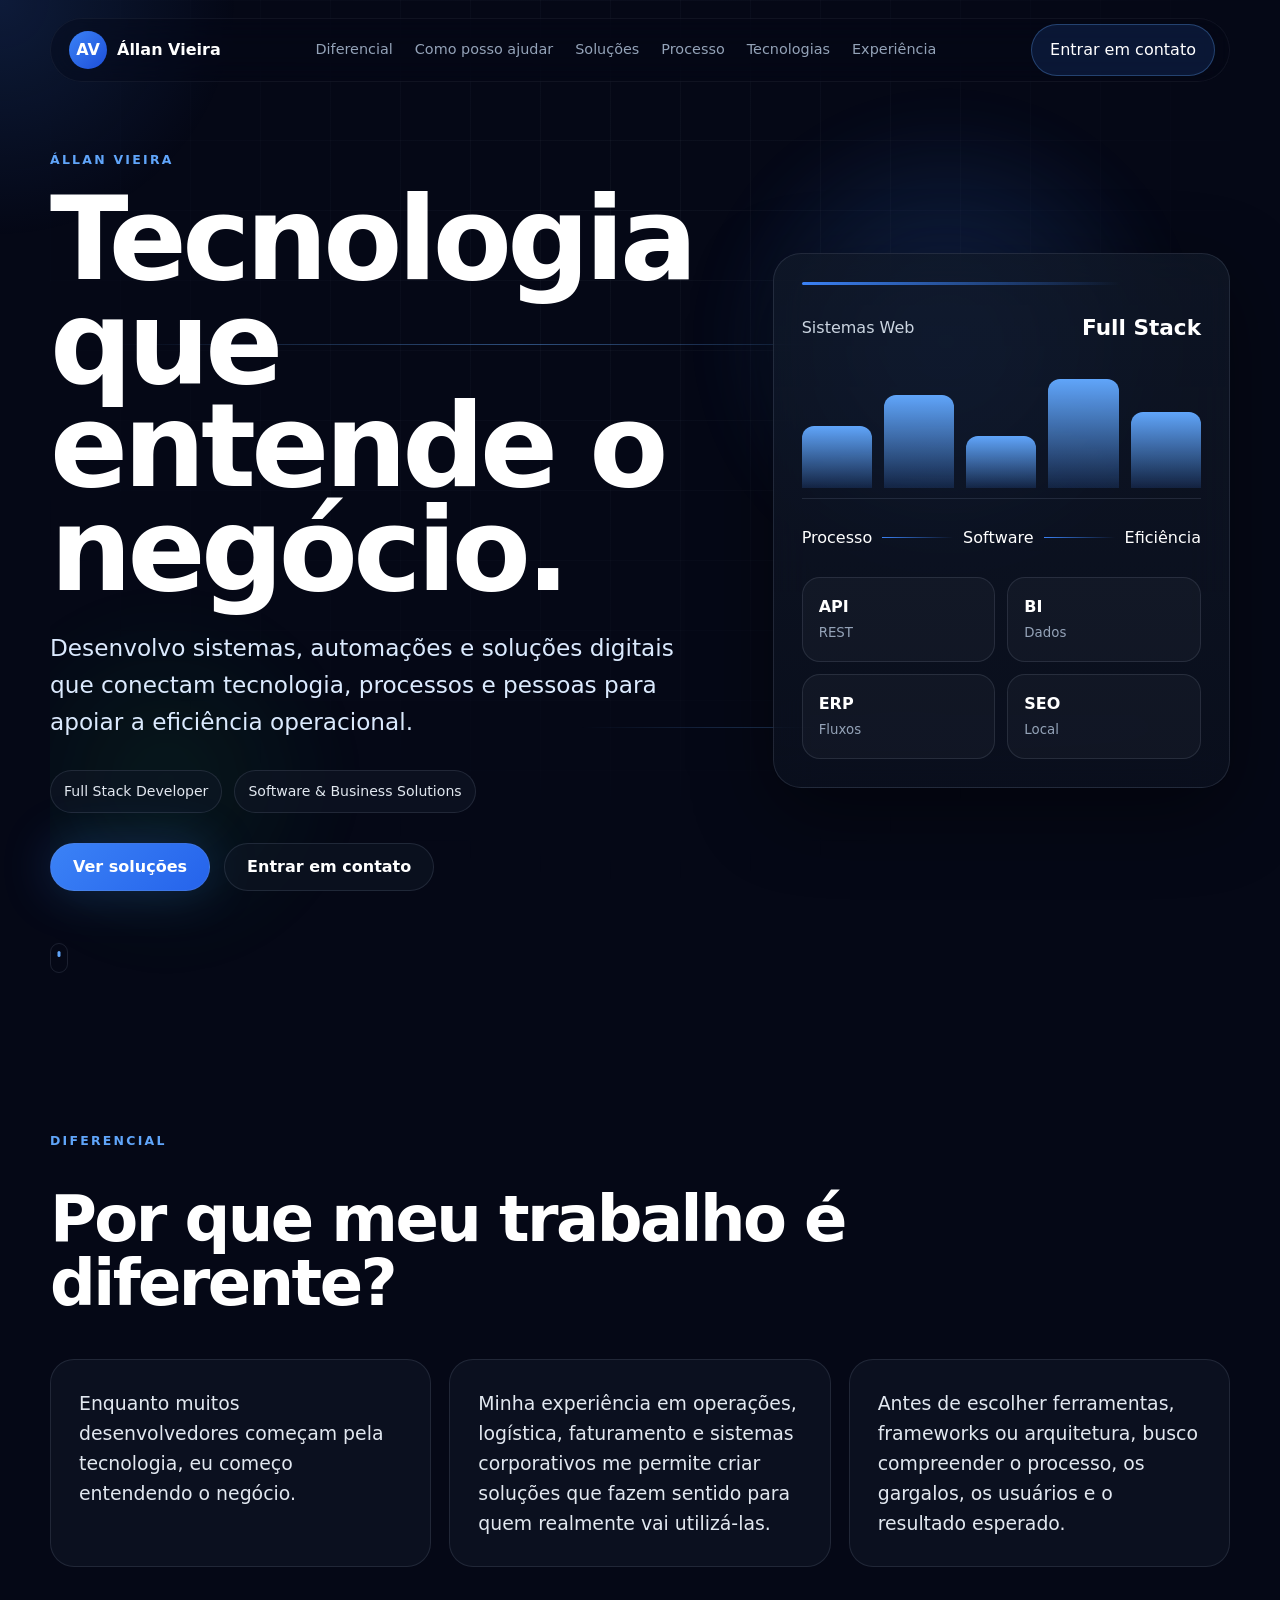
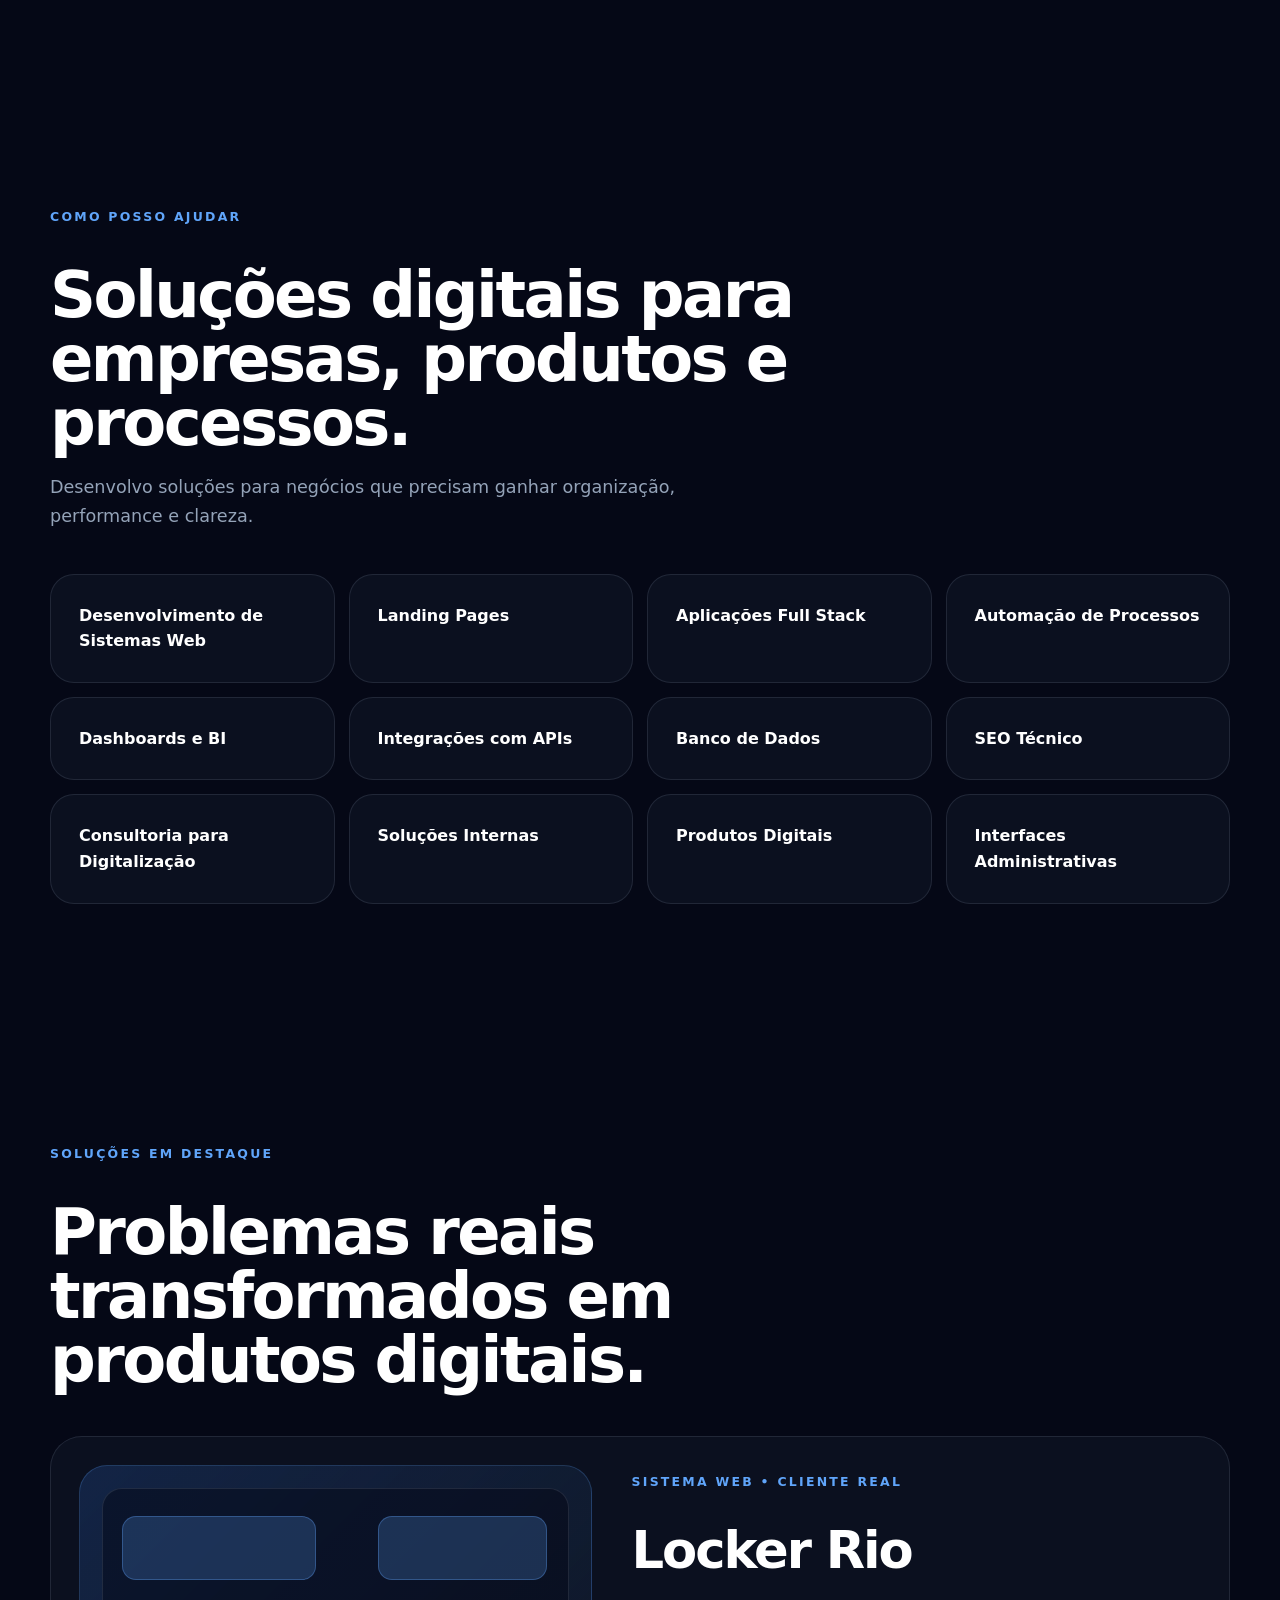
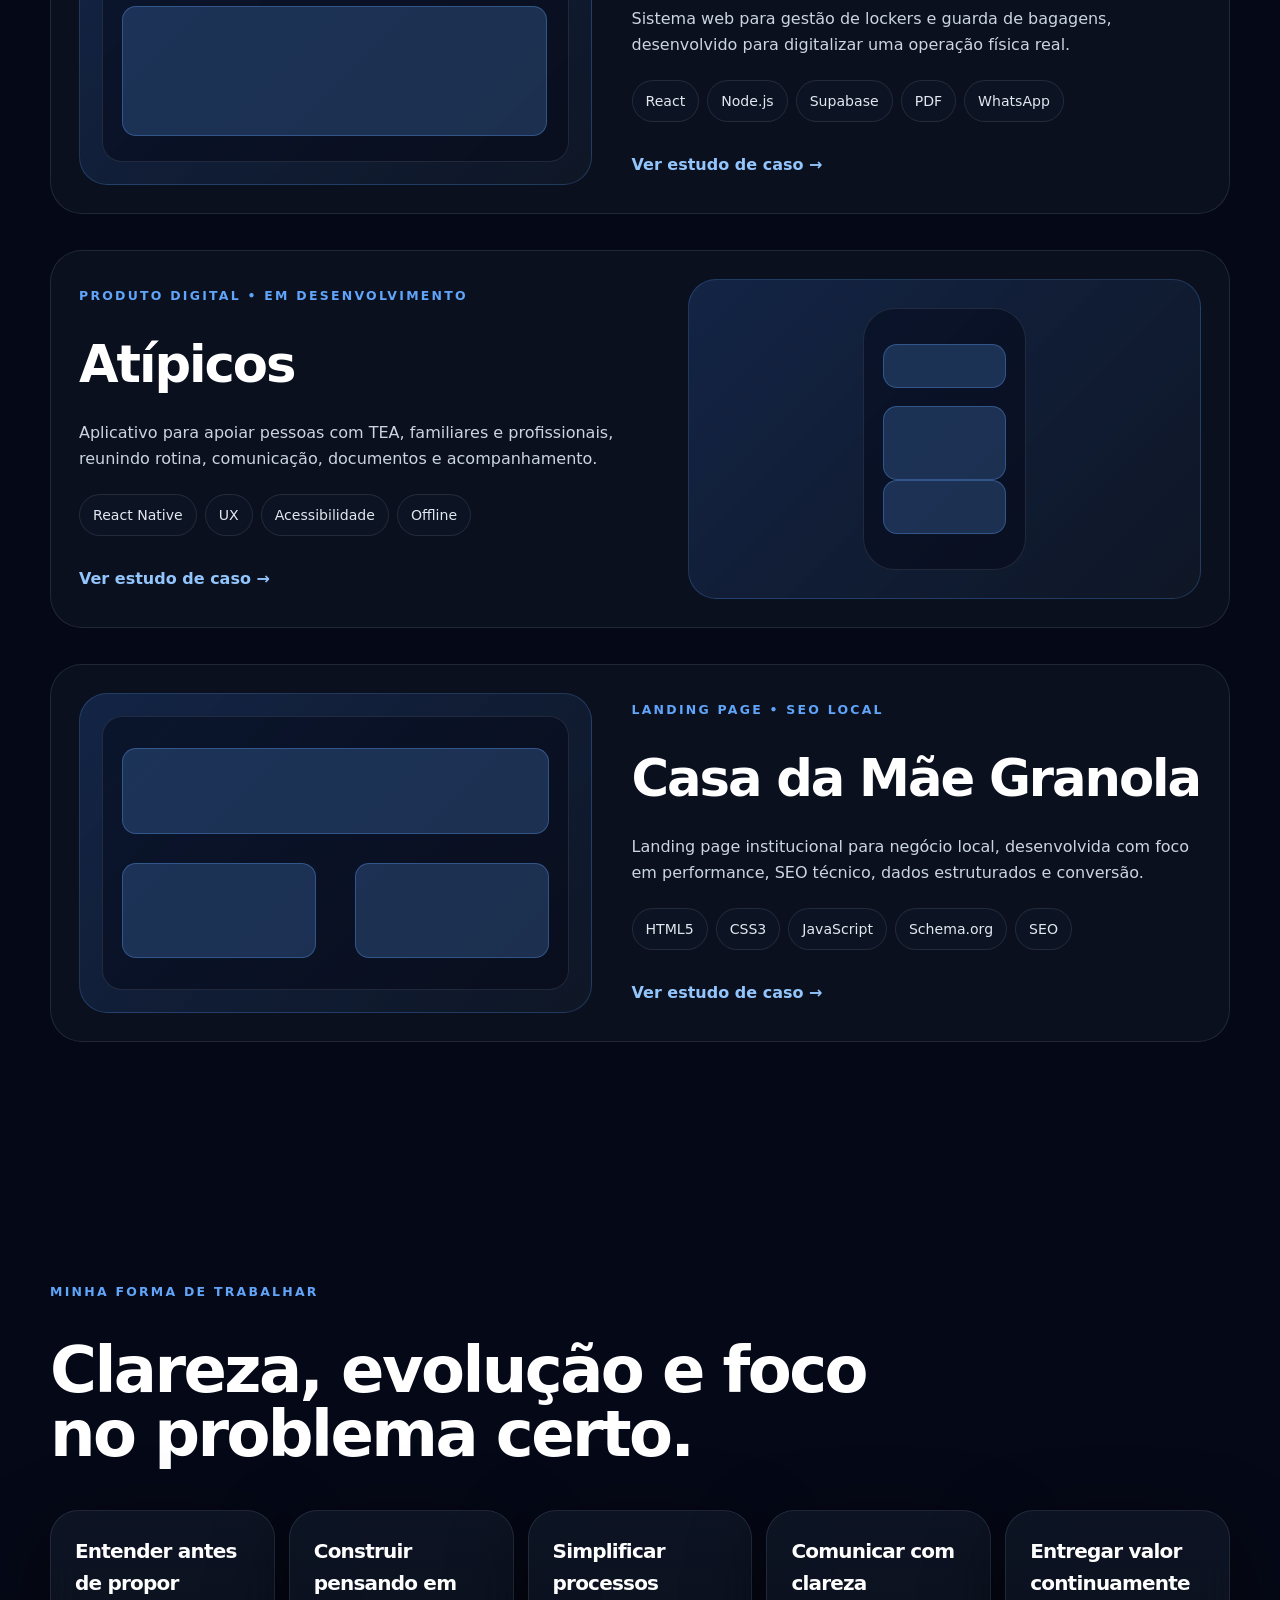
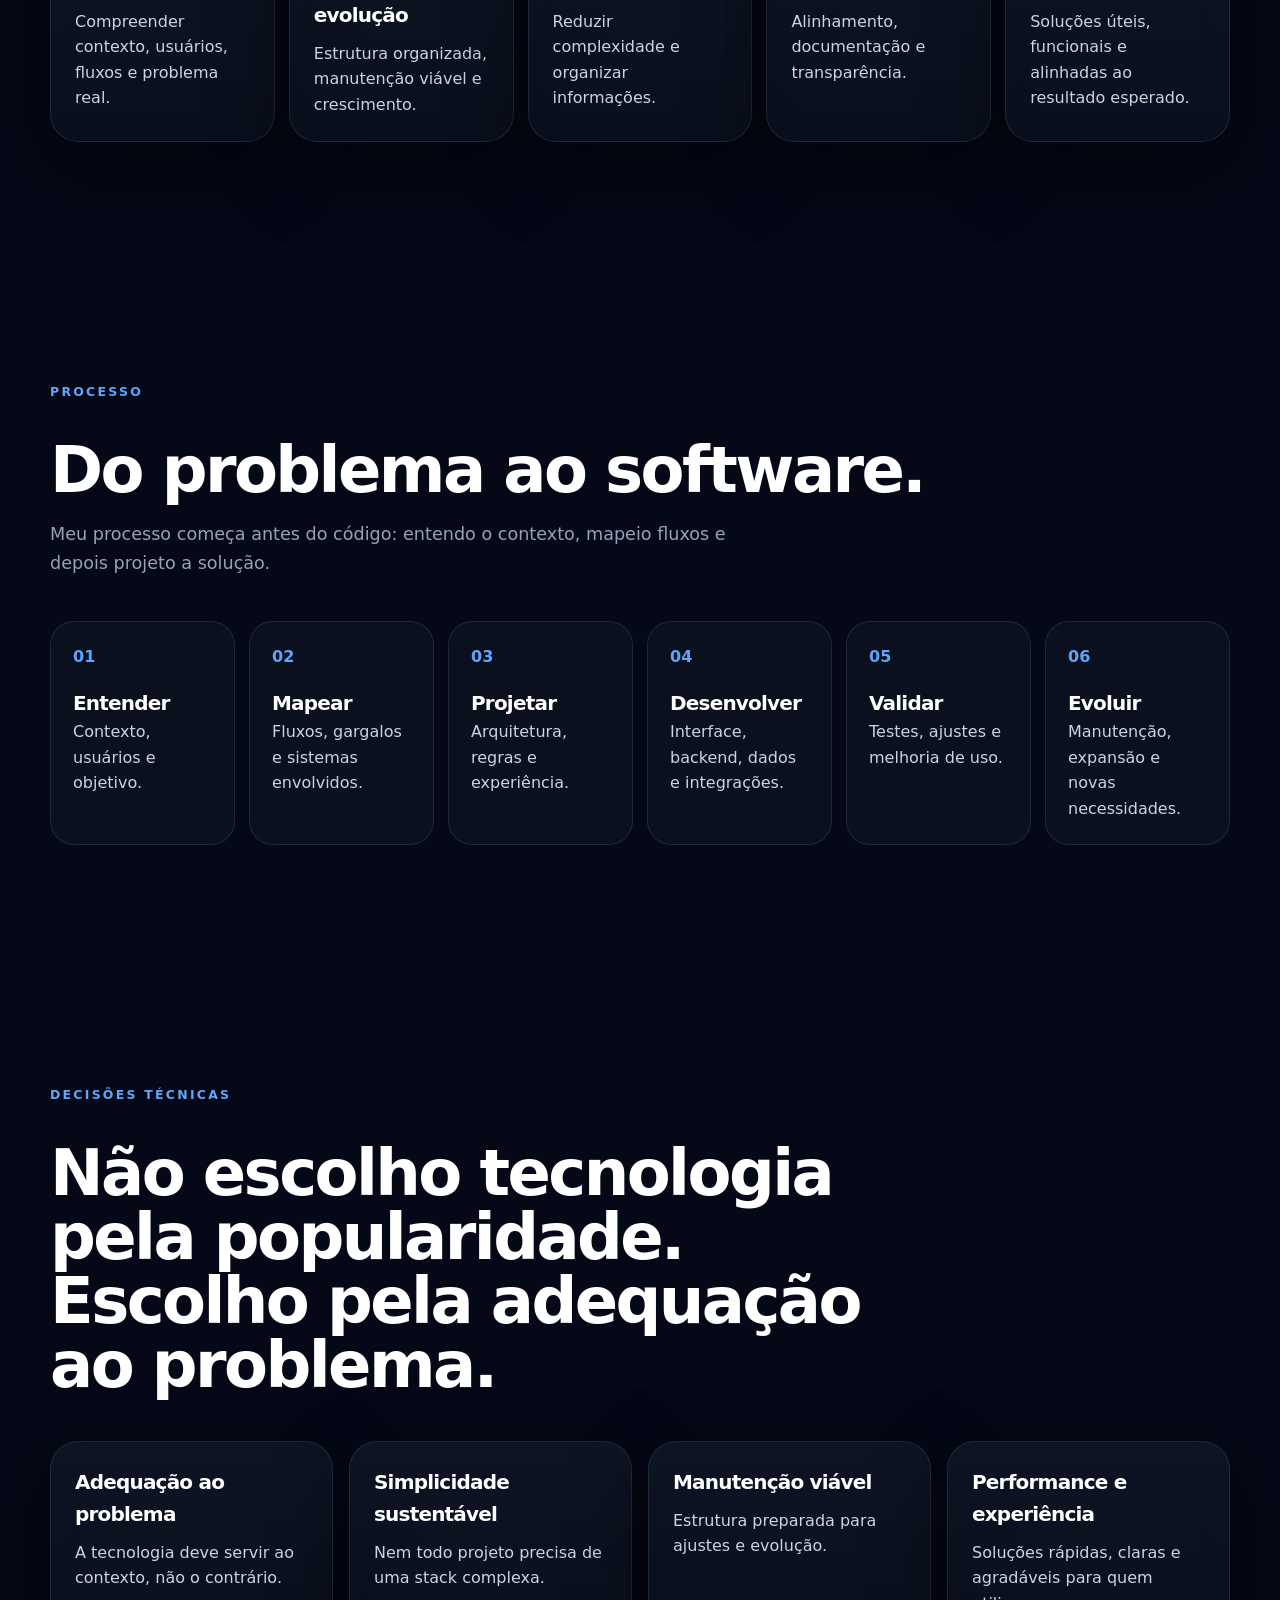
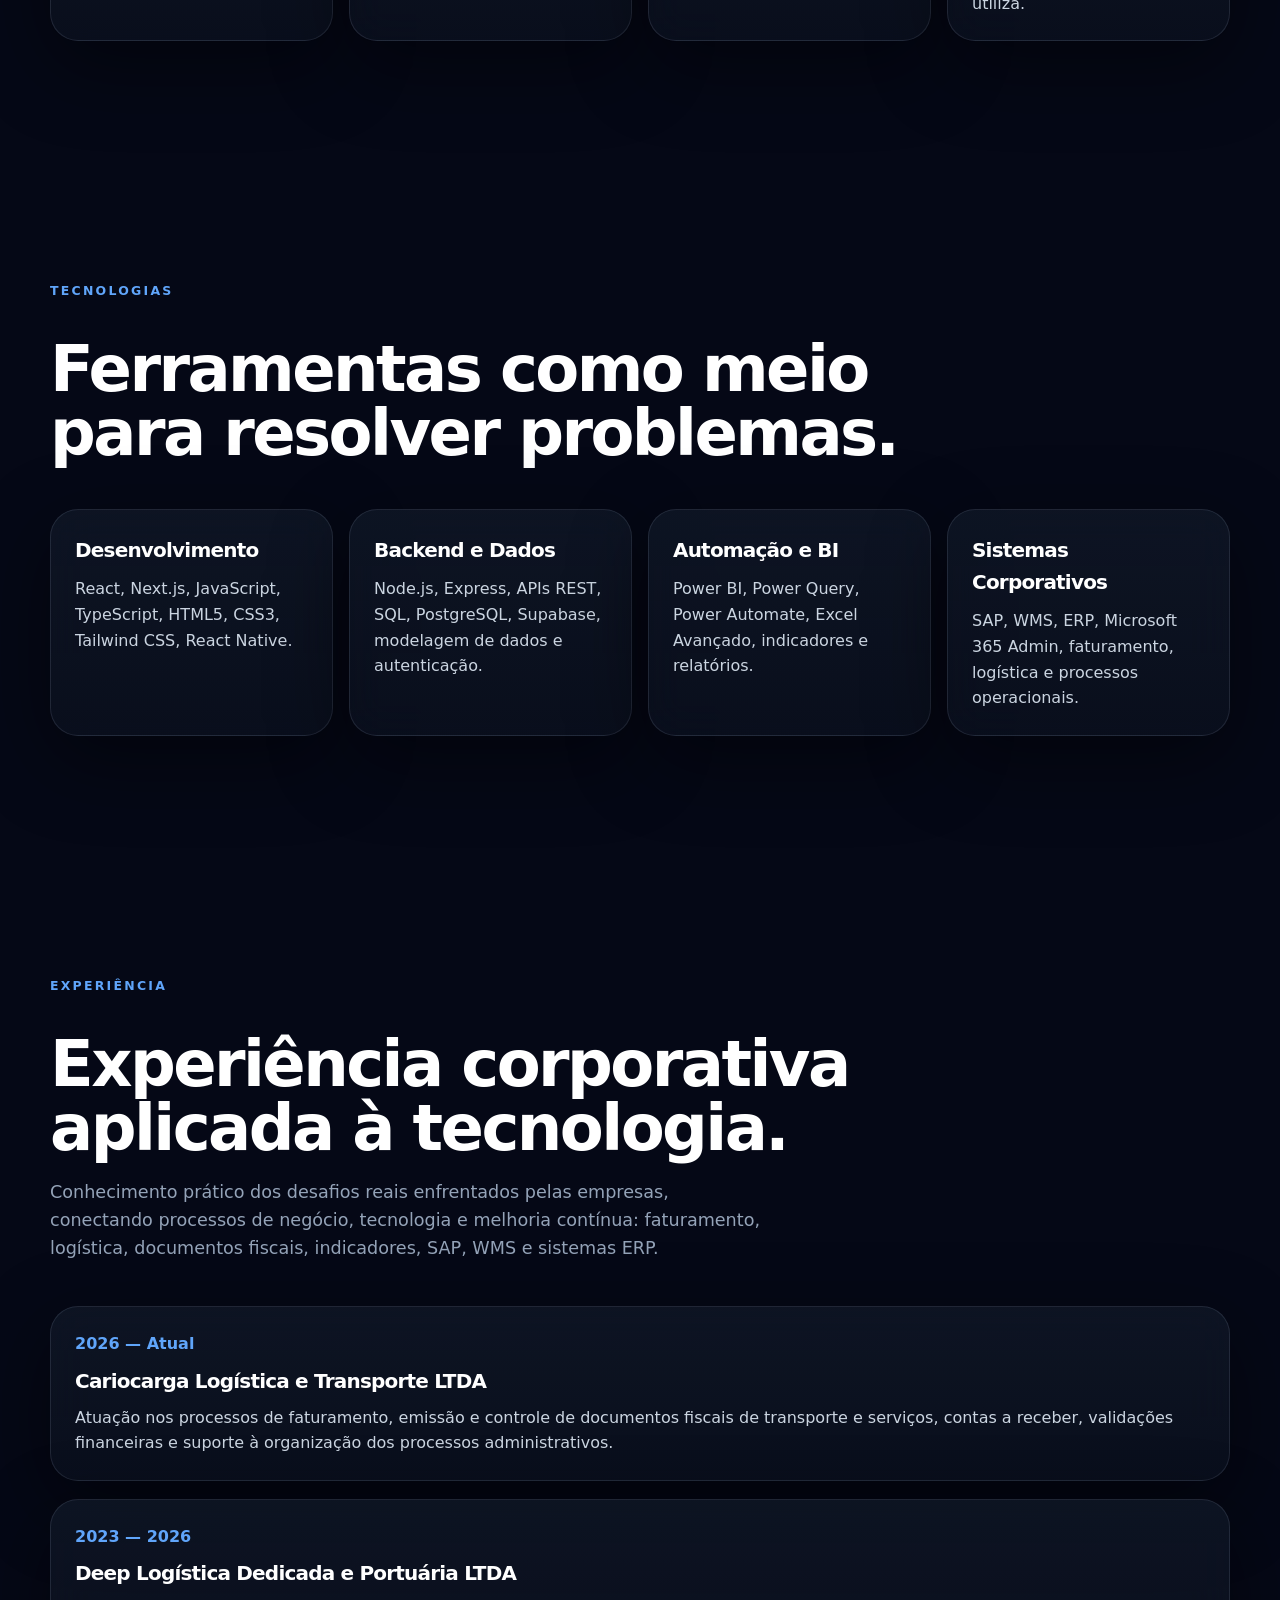
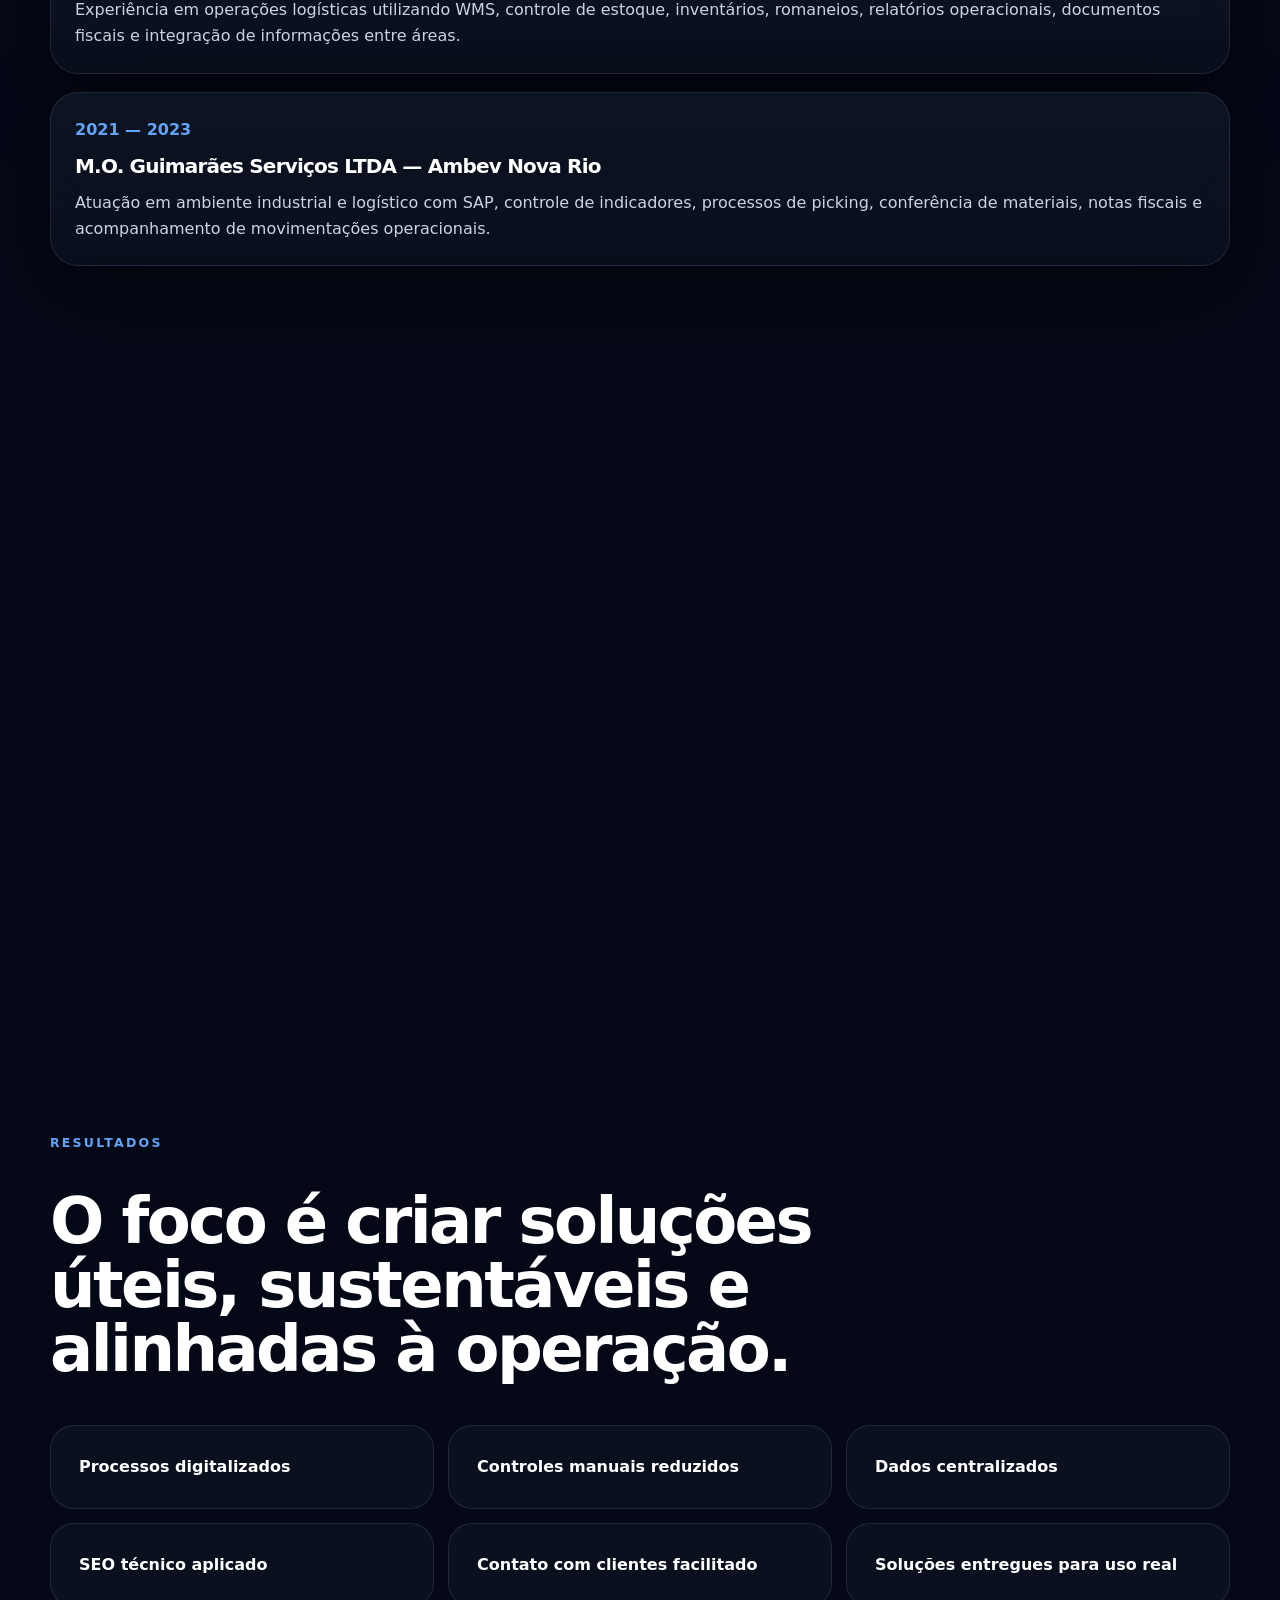
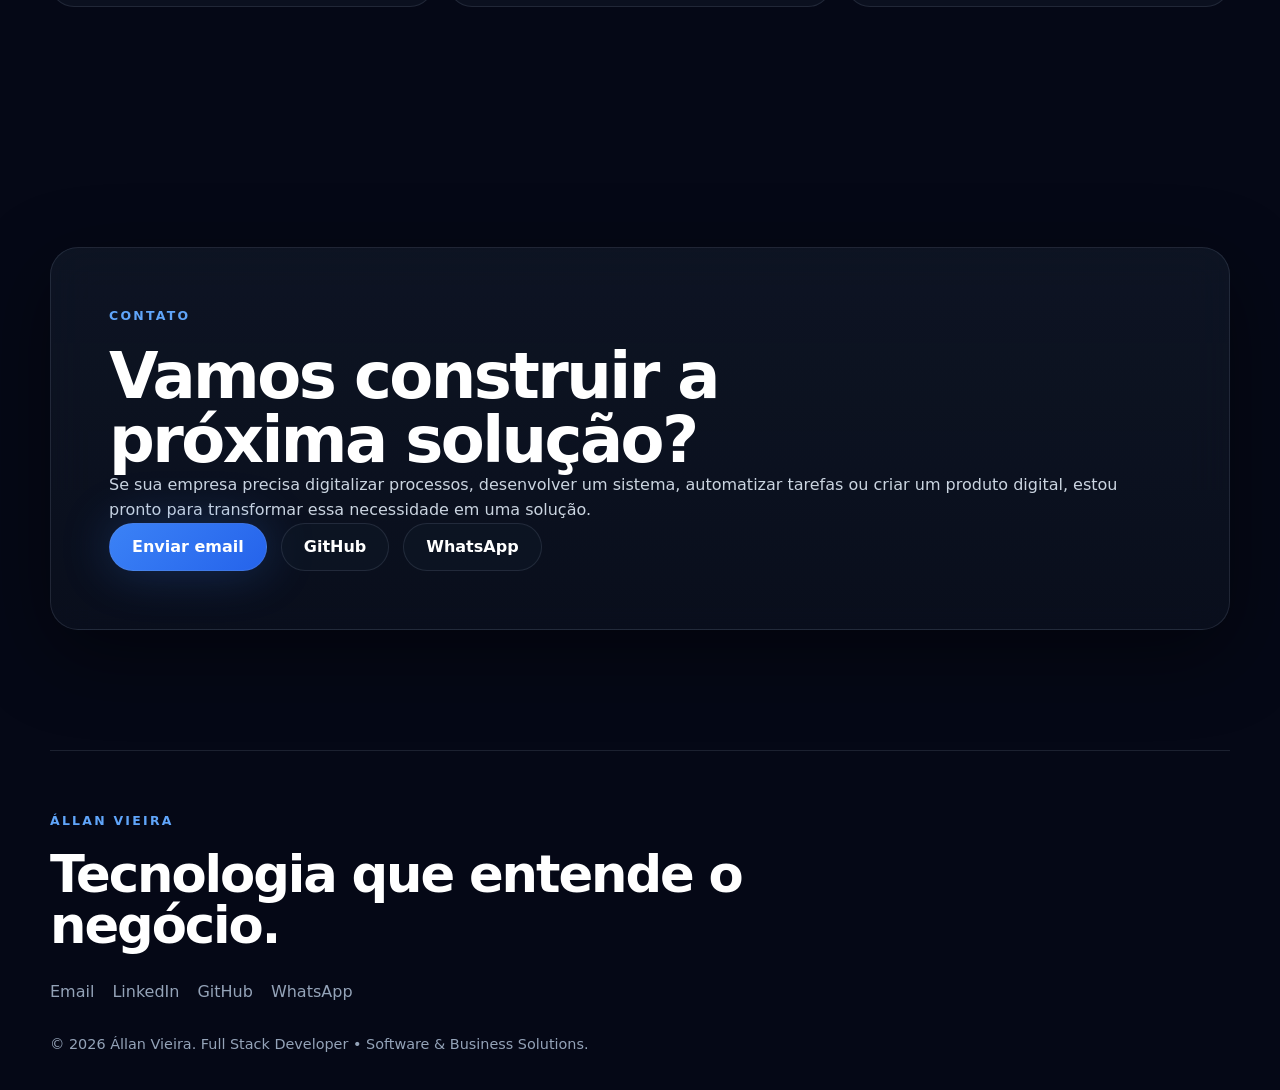
==== index.html @ dc4bb975 "seo: meta tags, Open Graph, JSON-LD, llms.txt, robots, sitemap, headers e 404 Co-Authored-By: Claude" ====
<!doctype html><html lang="pt-BR"><head><meta charset="utf-8"><meta name="viewport" content="width=device-width, initial-scale=1"><title>Állan Vieira | Desenvolvedor Web e Soluções para Negócios</title><meta name="description" content="Állan Vieira desenvolve sistemas web, automações e soluções digitais que conectam tecnologia, processos e pessoas. Conheça o Locker Rio, sistema em uso real, e outros projetos."><meta name="author" content="Állan Vieira"><meta name="robots" content="index,follow,max-image-preview:large"><meta name="theme-color" content="#050816"><link rel="canonical" href="https://allanvieira.com/"><meta property="og:type" content="website"><meta property="og:site_name" content="Állan Vieira"><meta property="og:locale" content="pt_BR"><meta property="og:title" content="Állan Vieira | Desenvolvedor Web e Soluções para Negócios"><meta property="og:description" content="Állan Vieira desenvolve sistemas web, automações e soluções digitais que conectam tecnologia, processos e pessoas. Conheça o Locker Rio, sistema em uso real, e outros projetos."><meta property="og:url" content="https://allanvieira.com/"><meta property="og:image" content="https://allanvieira.com/assets/og-image.png"><meta property="og:image:width" content="1200"><meta property="og:image:height" content="630"><meta property="og:image:alt" content="Állan Vieira — Tecnologia que entende o negócio"><meta name="twitter:card" content="summary_large_image"><meta name="twitter:title" content="Állan Vieira | Desenvolvedor Web e Soluções para Negócios"><meta name="twitter:description" content="Állan Vieira desenvolve sistemas web, automações e soluções digitais que conectam tecnologia, processos e pessoas. Conheça o Locker Rio, sistema em uso real, e outros projetos."><meta name="twitter:image" content="https://allanvieira.com/assets/og-image.png"><link rel="icon" href="assets/favicon.svg" type="image/svg+xml"><script type="application/ld+json">{"@context":"https://schema.org","@graph":[{"@type":"WebSite","@id":"https://allanvieira.com/#website","url":"https://allanvieira.com/","name":"Állan Vieira","inLanguage":"pt-BR","publisher":{"@id":"https://allanvieira.com/#person"}},{"@type":"Person","@id":"https://allanvieira.com/#person","name":"Állan Vieira","url":"https://allanvieira.com/","image":"https://allanvieira.com/assets/og-image.png","jobTitle":"Desenvolvedor Web","description":"Desenvolve sistemas web, automações e soluções digitais para negócios, com experiência prévia em faturamento e logística.","email":"mailto:allan@allanvieira.com","address":{"@type":"PostalAddress","addressLocality":"Rio de Janeiro","addressRegion":"RJ","addressCountry":"BR"},"alumniOf":{"@type":"CollegeOrUniversity","name":"UNISUAM"},"knowsAbout":["Desenvolvimento web","React","Node.js","Supabase","PostgreSQL","Automação de processos","Faturamento","Logística"],"sameAs":["https://github.com/VieiraAllan","https://www.linkedin.com/in/allanrvieira"]}]}</script><link rel="alternate" type="text/plain" href="/llms.txt" title="llms.txt"><link rel="stylesheet" href="assets/css/styles.css"></head><body><div class="noise"></div><div class="cursor-glow" data-cursor-glow></div><header class="site-header" data-header><a class="brand" href="index.html#home"><span class="brand-mark">AV</span><span class="brand-text">Állan Vieira</span></a><nav class="desktop-nav"><a href="index.html#diferencial">Diferencial</a><a href="index.html#ajuda">Como posso ajudar</a><a href="index.html#solucoes">Soluções</a><a href="index.html#processo">Processo</a><a href="index.html#tecnologias">Tecnologias</a><a href="index.html#experiencia">Experiência</a></nav><a class="nav-cta" href="index.html#contato">Entrar em contato</a><button class="menu-button" data-menu-button aria-label="Abrir menu"><span></span><span></span><span></span></button></header><div class="mobile-menu" data-mobile-menu><a href="index.html#diferencial">Diferencial</a><a href="index.html#ajuda">Como posso ajudar</a><a href="index.html#solucoes">Soluções</a><a href="index.html#processo">Processo</a><a href="index.html#tecnologias">Tecnologias</a><a href="index.html#experiencia">Experiência</a><a href="index.html#contato">Contato</a></div><main><section class="hero section" id="home"><div class="hero-bg"><span class="orb orb-one"></span><span class="orb orb-two"></span><span class="grid-lines"></span><span class="flow-line flow-a"></span><span class="flow-line flow-b"></span></div><div class="hero-content reveal"><p class="eyebrow">Állan Vieira</p><h1>Tecnologia que entende o negócio.</h1><p class="hero-lead">Desenvolvo sistemas, automações e soluções digitais que conectam tecnologia, processos e pessoas para apoiar a eficiência operacional.</p><div class="role-stack"><span>Full Stack Developer</span><span>Software & Business Solutions</span></div><div class="hero-actions"><a class="button primary" href="#solucoes">Ver soluções</a><a class="button secondary" href="#contato">Entrar em contato</a></div></div><aside class="hero-panel reveal"><div class="panel-topline"></div><div class="metric-row"><span>Sistemas Web</span><strong>Full Stack</strong></div><div class="mini-chart"><span style="height:52%"></span><span style="height:78%"></span><span style="height:44%"></span><span style="height:92%"></span><span style="height:64%"></span></div><div class="pipeline"><span>Processo</span><i></i><span>Software</span><i></i><span>Eficiência</span></div><div class="dashboard-grid"><div><strong>API</strong><small>REST</small></div><div><strong>BI</strong><small>Dados</small></div><div><strong>ERP</strong><small>Fluxos</small></div><div><strong>SEO</strong><small>Local</small></div></div></aside><div class="scroll-indicator"><span></span></div></section><section class="section difference" id="diferencial"><div class="section-heading reveal"><p class="eyebrow">Diferencial</p><h2>Por que meu trabalho é diferente?</h2></div><div class="difference-grid reveal"><p>Enquanto muitos desenvolvedores começam pela tecnologia, eu começo entendendo o negócio.</p><p>Minha experiência em operações, logística, faturamento e sistemas corporativos me permite criar soluções que fazem sentido para quem realmente vai utilizá-las.</p><p>Antes de escolher ferramentas, frameworks ou arquitetura, busco compreender o processo, os gargalos, os usuários e o resultado esperado.</p></div></section><section class="section" id="ajuda"><div class="section-heading reveal"><p class="eyebrow">Como posso ajudar</p><h2>Soluções digitais para empresas, produtos e processos.</h2><p>Desenvolvo soluções para negócios que precisam ganhar organização, performance e clareza.</p></div><div class="services-grid reveal"><article>Desenvolvimento de Sistemas Web</article><article>Landing Pages</article><article>Aplicações Full Stack</article><article>Automação de Processos</article><article>Dashboards e BI</article><article>Integrações com APIs</article><article>Banco de Dados</article><article>SEO Técnico</article><article>Consultoria para Digitalização</article><article>Soluções Internas</article><article>Produtos Digitais</article><article>Interfaces Administrativas</article></div></section><section class="section" id="solucoes"><div class="section-heading reveal"><p class="eyebrow">Soluções em destaque</p><h2>Problemas reais transformados em produtos digitais.</h2></div><div class="solutions-list"><article class="solution-card reveal"><div class="solution-visual dashboard-visual"><span></span><span></span><span></span></div><div><p class="eyebrow">Sistema Web • Cliente real</p><h3>Locker Rio</h3><p>Sistema web para gestão de lockers e guarda de bagagens, desenvolvido para digitalizar uma operação física real.</p><div class="badges"><span>React</span><span>Node.js</span><span>Supabase</span><span>PDF</span><span>WhatsApp</span></div><a class="text-link" href="cases/locker-rio.html">Ver estudo de caso →</a></div></article><article class="solution-card reverse reveal"><div class="solution-visual mobile-visual"><span></span><span></span><span></span></div><div><p class="eyebrow">Produto Digital • Em desenvolvimento</p><h3>Atípicos</h3><p>Aplicativo para apoiar pessoas com TEA, familiares e profissionais, reunindo rotina, comunicação, documentos e acompanhamento.</p><div class="badges"><span>React Native</span><span>UX</span><span>Acessibilidade</span><span>Offline</span></div><a class="text-link" href="cases/atipicos.html">Ver estudo de caso →</a></div></article><article class="solution-card reveal"><div class="solution-visual landing-visual"><span></span><span></span><span></span></div><div><p class="eyebrow">Landing Page • SEO local</p><h3>Casa da Mãe Granola</h3><p>Landing page institucional para negócio local, desenvolvida com foco em performance, SEO técnico, dados estruturados e conversão.</p><div class="badges"><span>HTML5</span><span>CSS3</span><span>JavaScript</span><span>Schema.org</span><span>SEO</span></div><a class="text-link" href="cases/casa-mae-granola.html">Ver estudo de caso →</a></div></article></div></section><section class="section" id="forma"><div class="section-heading reveal"><p class="eyebrow">Minha forma de trabalhar</p><h2>Clareza, evolução e foco no problema certo.</h2></div><div class="cards-five reveal"><article><h3>Entender antes de propor</h3><p>Compreender contexto, usuários, fluxos e problema real.</p></article><article><h3>Construir pensando em evolução</h3><p>Estrutura organizada, manutenção viável e crescimento.</p></article><article><h3>Simplificar processos</h3><p>Reduzir complexidade e organizar informações.</p></article><article><h3>Comunicar com clareza</h3><p>Alinhamento, documentação e transparência.</p></article><article><h3>Entregar valor continuamente</h3><p>Soluções úteis, funcionais e alinhadas ao resultado esperado.</p></article></div></section><section class="section" id="processo"><div class="section-heading reveal"><p class="eyebrow">Processo</p><h2>Do problema ao software.</h2><p>Meu processo começa antes do código: entendo o contexto, mapeio fluxos e depois projeto a solução.</p></div><div class="process-line reveal"><article><span>01</span><h3>Entender</h3><p>Contexto, usuários e objetivo.</p></article><article><span>02</span><h3>Mapear</h3><p>Fluxos, gargalos e sistemas envolvidos.</p></article><article><span>03</span><h3>Projetar</h3><p>Arquitetura, regras e experiência.</p></article><article><span>04</span><h3>Desenvolver</h3><p>Interface, backend, dados e integrações.</p></article><article><span>05</span><h3>Validar</h3><p>Testes, ajustes e melhoria de uso.</p></article><article><span>06</span><h3>Evoluir</h3><p>Manutenção, expansão e novas necessidades.</p></article></div></section><section class="section technical-decisions" id="decisoes"><div class="section-heading reveal"><p class="eyebrow">Decisões técnicas</p><h2>Não escolho tecnologia pela popularidade. Escolho pela adequação ao problema.</h2></div><div class="decision-grid reveal"><article><h3>Adequação ao problema</h3><p>A tecnologia deve servir ao contexto, não o contrário.</p></article><article><h3>Simplicidade sustentável</h3><p>Nem todo projeto precisa de uma stack complexa.</p></article><article><h3>Manutenção viável</h3><p>Estrutura preparada para ajustes e evolução.</p></article><article><h3>Performance e experiência</h3><p>Soluções rápidas, claras e agradáveis para quem utiliza.</p></article></div></section><section class="section" id="tecnologias"><div class="section-heading reveal"><p class="eyebrow">Tecnologias</p><h2>Ferramentas como meio para resolver problemas.</h2></div><div class="tech-grid reveal"><article><h3>Desenvolvimento</h3><p>React, Next.js, JavaScript, TypeScript, HTML5, CSS3, Tailwind CSS, React Native.</p></article><article><h3>Backend e Dados</h3><p>Node.js, Express, APIs REST, SQL, PostgreSQL, Supabase, modelagem de dados e autenticação.</p></article><article><h3>Automação e BI</h3><p>Power BI, Power Query, Power Automate, Excel Avançado, indicadores e relatórios.</p></article><article><h3>Sistemas Corporativos</h3><p>SAP, WMS, ERP, Microsoft 365 Admin, faturamento, logística e processos operacionais.</p></article></div></section><section class="section" id="experiencia"><div class="section-heading reveal"><p class="eyebrow">Experiência</p><h2>Experiência corporativa aplicada à tecnologia.</h2><p>Conhecimento prático dos desafios reais enfrentados pelas empresas, conectando processos de negócio, tecnologia e melhoria contínua: faturamento, logística, documentos fiscais, indicadores, SAP, WMS e sistemas ERP.</p></div><div class="timeline reveal"><article><span>2026 — Atual</span><h3>Cariocarga Logística e Transporte LTDA</h3><p>Atuação nos processos de faturamento, emissão e controle de documentos fiscais de transporte e serviços, contas a receber, validações financeiras e suporte à organização dos processos administrativos.</p></article><article><span>2023 — 2026</span><h3>Deep Logística Dedicada e Portuária LTDA</h3><p>Experiência em operações logísticas utilizando WMS, controle de estoque, inventários, romaneios, relatórios operacionais, documentos fiscais e integração de informações entre áreas.</p></article><article><span>2021 — 2023</span><h3>M.O. Guimarães Serviços LTDA — Ambev Nova Rio</h3><p>Atuação em ambiente industrial e logístico com SAP, controle de indicadores, processos de picking, conferência de materiais, notas fiscais e acompanhamento de movimentações operacionais.</p></article></div></section><section class="section" id="estudos"><div class="section-heading reveal"><p class="eyebrow">Atualmente estudando</p><h2>Evolução contínua em engenharia, arquitetura e qualidade.</h2></div><div class="study-cloud reveal"><span>Arquitetura de Software</span><span>Clean Architecture</span><span>Docker</span><span>Testes Automatizados</span><span>CI/CD</span><span>Cloud</span><span>IA aplicada a processos</span><span>Backend</span><span>Design de Sistemas</span><span>Performance Web</span></div></section><section class="section results" id="resultados"><div class="section-heading reveal"><p class="eyebrow">Resultados</p><h2>O foco é criar soluções úteis, sustentáveis e alinhadas à operação.</h2></div><div class="results-grid reveal"><article>Processos digitalizados</article><article>Controles manuais reduzidos</article><article>Dados centralizados</article><article>SEO técnico aplicado</article><article>Contato com clientes facilitado</article><article>Soluções entregues para uso real</article></div></section><section class="section contact" id="contato"><div class="contact-card reveal"><p class="eyebrow">Contato</p><h2>Vamos construir a próxima solução?</h2><p>Se sua empresa precisa digitalizar processos, desenvolver um sistema, automatizar tarefas ou criar um produto digital, estou pronto para transformar essa necessidade em uma solução.</p><div class="hero-actions"><a class="button primary" href="mailto:allan@allanvieira.com">Enviar email</a><a class="button secondary" href="https://github.com/VieiraAllan/" target="_blank" rel="noreferrer">GitHub</a><a class="button secondary" href="https://wa.me/5521992278409" target="_blank" rel="noreferrer">WhatsApp</a></div></div></section></main><footer class="footer"><div><p class="eyebrow">Állan Vieira</p><h2>Tecnologia que entende o negócio.</h2></div><div class="footer-links"><a href="mailto:allan@allanvieira.com">Email</a><a href="https://www.linkedin.com/in/allanrvieira" target="_blank" rel="noreferrer">LinkedIn</a><a href="https://github.com/VieiraAllan/" target="_blank" rel="noreferrer">GitHub</a><a href="https://wa.me/5521992278409" target="_blank" rel="noreferrer">WhatsApp</a></div><p class="copyright">© <span data-year></span> Állan Vieira. Full Stack Developer • Software & Business Solutions.</p></footer><script src="assets/js/main.js"></script></body></html>
---- assets/css/styles.css ----
:root{--bg:#050816;--card:#101827;--white:#fff;--muted:#94A3B8;--text:#CBD5E1;--blue:#3B82F6;--glow:#60A5FA;--border:rgba(148,163,184,.16);--shadow:0 24px 80px rgba(0,0,0,.45);--radius:28px;--max:1180px}*{box-sizing:border-box}html{scroll-behavior:smooth}body{margin:0;background:var(--bg);color:var(--text);font-family:Inter,ui-sans-serif,system-ui,-apple-system,BlinkMacSystemFont,"Segoe UI",sans-serif;line-height:1.6;overflow-x:hidden}a{text-decoration:none;color:inherit}p,h1,h2,h3{margin:0}p{color:var(--text)}h1,h2,h3{color:var(--white);letter-spacing:-.04em}h1{font-size:clamp(3.5rem,9vw,7.8rem);line-height:.9;max-width:950px}h2{font-size:clamp(2.2rem,5vw,4.6rem);line-height:1;max-width:900px}h3{font-size:1.25rem}.noise{position:fixed;inset:0;pointer-events:none;z-index:50;opacity:.05}.cursor-glow{position:fixed;width:540px;height:540px;border-radius:50%;background:radial-gradient(circle,rgba(59,130,246,.16),transparent 62%);pointer-events:none;transform:translate(-50%,-50%);z-index:0}.site-header{position:fixed;top:18px;left:50%;transform:translateX(-50%);z-index:40;width:min(calc(100% - 32px),1180px);height:64px;display:flex;align-items:center;justify-content:space-between;padding:0 14px 0 18px;border:1px solid rgba(148,163,184,.08);border-radius:999px;background:rgba(5,8,22,.34);backdrop-filter:blur(14px);transition:.35s}.site-header.scrolled{background:rgba(12,18,32,.78);border-color:var(--border);box-shadow:var(--shadow)}.brand{display:flex;align-items:center;gap:10px}.brand-mark{display:grid;place-items:center;width:38px;height:38px;border-radius:50%;background:linear-gradient(135deg,var(--blue),#1D4ED8);color:#fff;font-weight:800}.brand-text{font-weight:700;color:#fff}.desktop-nav{display:flex;gap:22px;font-size:.9rem;color:var(--muted)}.desktop-nav a:hover,.footer-links a:hover{color:#fff}.nav-cta{padding:12px 18px;border-radius:999px;background:rgba(59,130,246,.14);color:#fff;border:1px solid rgba(96,165,250,.3)}.menu-button{display:none;background:none;border:0;gap:5px;flex-direction:column}.menu-button span{display:block;width:24px;height:2px;background:#fff}.mobile-menu{display:none;position:fixed;top:92px;left:16px;right:16px;z-index:39;padding:20px;border-radius:24px;background:rgba(12,18,32,.94);border:1px solid var(--border);backdrop-filter:blur(20px)}.mobile-menu.open{display:grid;gap:14px}.section{position:relative;z-index:1;width:min(calc(100% - 36px),var(--max));margin:0 auto;padding:120px 0}.hero{min-height:100vh;display:grid;grid-template-columns:1.1fr .75fr;align-items:center;gap:52px;padding-top:150px}.hero-bg{position:absolute;inset:0;z-index:-1;overflow:hidden}.orb{position:absolute;border-radius:50%;filter:blur(25px);opacity:.7}.orb-one{width:520px;height:520px;background:radial-gradient(circle,rgba(59,130,246,.36),transparent 65%);top:8%;right:2%}.orb-two{width:420px;height:420px;background:radial-gradient(circle,rgba(34,197,94,.13),transparent 65%);bottom:2%;left:-8%}.grid-lines{position:absolute;inset:0;background-image:linear-gradient(rgba(148,163,184,.06) 1px,transparent 1px),linear-gradient(90deg,rgba(148,163,184,.06) 1px,transparent 1px);background-size:70px 70px;mask-image:radial-gradient(circle at 50% 20%,black,transparent 70%)}.flow-line{position:absolute;height:1px;background:linear-gradient(90deg,transparent,var(--glow),transparent);opacity:.45;animation:slide 8s linear infinite}.flow-a{top:34%;left:5%;width:70%}.flow-b{bottom:28%;right:0;width:55%;animation-delay:-3s}@keyframes slide{0%{transform:translateX(-20%)}100%{transform:translateX(20%)}}.eyebrow{text-transform:uppercase;letter-spacing:.18em;color:var(--glow);font-size:.78rem;font-weight:800;margin-bottom:18px}.hero-lead{font-size:clamp(1.15rem,2vw,1.45rem);max-width:760px;margin-top:26px;color:#dbeafe}.role-stack{display:flex;flex-wrap:wrap;gap:12px;margin:30px 0}.role-stack span,.badges span,.study-cloud span{padding:9px 13px;border:1px solid var(--border);border-radius:999px;background:rgba(16,24,39,.58);color:#e2e8f0;font-size:.88rem}.button{display:inline-flex;align-items:center;justify-content:center;min-height:48px;padding:0 22px;border-radius:999px;font-weight:700;border:1px solid var(--border);transition:.25s}.button.primary{background:linear-gradient(135deg,var(--blue),#2563EB);color:#fff;box-shadow:0 0 50px rgba(59,130,246,.26)}.button.secondary{background:rgba(16,24,39,.55);color:#fff}.hero-actions{display:flex;flex-wrap:wrap;gap:14px}.button:hover,.services-grid article:hover,.solution-card:hover,.case-block:hover{transform:translateY(-3px);border-color:rgba(96,165,250,.42)}.hero-panel,.contact-card,.case-block,.tech-grid article,.decision-grid article,.cards-five article,.timeline article{background:linear-gradient(180deg,rgba(16,24,39,.78),rgba(12,18,32,.68));border:1px solid var(--border);border-radius:var(--radius);box-shadow:var(--shadow);backdrop-filter:blur(20px)}.hero-panel{padding:28px;min-height:410px}.panel-topline{height:3px;width:80%;background:linear-gradient(90deg,var(--blue),transparent);border-radius:999px;margin-bottom:26px}.metric-row{display:flex;justify-content:space-between;align-items:center;margin-bottom:24px}.metric-row strong{color:#fff;font-size:1.35rem}.mini-chart{height:130px;display:flex;align-items:end;gap:12px;border-bottom:1px solid var(--border);padding-bottom:10px}.mini-chart span{flex:1;border-radius:12px 12px 0 0;background:linear-gradient(180deg,var(--glow),rgba(59,130,246,.15))}.pipeline{display:flex;align-items:center;gap:10px;margin:26px 0;color:#fff}.pipeline i{height:1px;flex:1;background:linear-gradient(90deg,var(--blue),transparent)}.dashboard-grid{display:grid;grid-template-columns:repeat(2,1fr);gap:12px}.dashboard-grid div{padding:16px;border:1px solid var(--border);border-radius:18px;background:rgba(255,255,255,.03)}.dashboard-grid strong{display:block;color:#fff}.dashboard-grid small{color:var(--muted)}.scroll-indicator{position:absolute;bottom:38px;left:0;display:flex;align-items:center;color:var(--muted)}.scroll-indicator span{width:18px;height:30px;border:1px solid var(--border);border-radius:999px;position:relative}.scroll-indicator span:after{content:"";position:absolute;top:7px;left:50%;width:3px;height:6px;border-radius:999px;background:var(--glow);transform:translateX(-50%);animation:wheel 1.4s infinite}@keyframes wheel{0%{opacity:0;transform:translate(-50%,0)}40%{opacity:1}100%{opacity:0;transform:translate(-50%,9px)}}.section-heading{display:grid;gap:18px;margin-bottom:44px}.section-heading p:not(.eyebrow){max-width:720px;color:var(--muted);font-size:1.1rem}.difference-grid{display:grid;grid-template-columns:repeat(3,1fr);gap:18px}.difference-grid p,.services-grid article,.results-grid article{padding:28px;border-radius:24px;background:rgba(16,24,39,.58);border:1px solid var(--border)}.difference-grid p{font-size:1.18rem;color:#e2e8f0}.services-grid{display:grid;grid-template-columns:repeat(4,1fr);gap:14px}.services-grid article,.results-grid article{color:#fff;font-weight:700;transition:.25s}.solutions-list{display:grid;gap:36px}.solution-card{display:grid;grid-template-columns:.9fr 1fr;gap:40px;align-items:center;padding:28px;border-radius:32px;background:rgba(16,24,39,.58);border:1px solid var(--border);transition:.3s}.solution-card.reverse{grid-template-columns:1fr .9fr}.solution-card.reverse .solution-visual{order:2}.solution-card h3{font-size:clamp(2rem,4vw,3.4rem);margin-bottom:15px}.badges{display:flex;flex-wrap:wrap;gap:8px;margin:22px 0}.text-link{display:inline-flex;margin-top:8px;color:#93c5fd;font-weight:800}.solution-visual{position:relative;min-height:320px;border-radius:28px;background:linear-gradient(135deg,rgba(59,130,246,.18),rgba(16,24,39,.9));border:1px solid rgba(96,165,250,.22);overflow:hidden}.solution-visual:before{content:"";position:absolute;inset:22px;border-radius:20px;border:1px solid var(--border);background:rgba(5,8,22,.48)}.dashboard-visual span,.landing-visual span,.mobile-visual span{position:absolute;z-index:2;border-radius:14px;background:rgba(96,165,250,.22);border:1px solid rgba(96,165,250,.32)}.dashboard-visual span:nth-child(1){left:42px;top:50px;width:38%;height:64px}.dashboard-visual span:nth-child(2){right:44px;top:50px;width:33%;height:64px}.dashboard-visual span:nth-child(3){left:42px;right:44px;bottom:48px;height:130px}.mobile-visual:before{inset:28px 34%;border-radius:32px}.mobile-visual span:nth-child(1){left:38%;right:38%;top:64px;height:44px}.mobile-visual span:nth-child(2){left:38%;right:38%;top:126px;height:74px}.mobile-visual span:nth-child(3){left:38%;right:38%;bottom:64px;height:54px}.landing-visual span:nth-child(1){left:42px;right:42px;top:54px;height:86px}.landing-visual span:nth-child(2){left:42px;bottom:54px;width:38%;height:95px}.landing-visual span:nth-child(3){right:42px;bottom:54px;width:38%;height:95px}.cards-five{display:grid;grid-template-columns:repeat(5,1fr);gap:14px}.cards-five article,.decision-grid article,.tech-grid article,.timeline article{padding:24px}.cards-five h3,.decision-grid h3,.tech-grid h3{margin-bottom:10px}.process-line{display:grid;grid-template-columns:repeat(6,1fr);gap:14px}.process-line article{position:relative;padding:22px;border-radius:24px;background:rgba(16,24,39,.5);border:1px solid var(--border)}.process-line span{display:block;color:var(--glow);font-weight:900;margin-bottom:18px}.decision-grid,.tech-grid{display:grid;grid-template-columns:repeat(4,1fr);gap:16px}.timeline{display:grid;gap:18px}.timeline article span{color:var(--glow);font-weight:800}.timeline h3{margin:8px 0}.study-cloud{display:flex;flex-wrap:wrap;gap:10px}.results-grid{display:grid;grid-template-columns:repeat(3,1fr);gap:14px}.contact-card{padding:58px;position:relative;overflow:hidden}.footer{width:min(calc(100% - 36px),var(--max));margin:0 auto;padding:60px 0 34px;border-top:1px solid var(--border);display:grid;gap:28px}.footer h2{font-size:clamp(2rem,4vw,3.5rem)}.footer-links{display:flex;gap:18px;flex-wrap:wrap;color:var(--muted)}.copyright{font-size:.9rem;color:var(--muted)}.case-hero{min-height:72vh;display:grid;grid-template-columns:1fr .75fr;gap:44px;align-items:center;padding-top:150px}.case-title h1{margin:12px 0}.case-grid{display:grid;grid-template-columns:repeat(2,1fr);gap:20px}.case-block{padding:34px}.architecture-list{list-style:none;padding:0;margin:0;display:grid;grid-template-columns:repeat(5,1fr);gap:14px}.architecture-list li{padding:24px;border-radius:24px;border:1px solid var(--border);background:rgba(16,24,39,.58);color:#fff;font-weight:800}.reveal{opacity:0;transform:translateY(28px);transition:opacity .75s ease,transform .75s ease}.reveal.visible{opacity:1;transform:translateY(0)}@media(max-width:980px){.desktop-nav,.nav-cta{display:none}.menu-button{display:flex}.hero,.case-hero,.solution-card,.solution-card.reverse{grid-template-columns:1fr}.solution-card.reverse .solution-visual{order:0}.difference-grid,.services-grid,.cards-five,.decision-grid,.tech-grid,.results-grid,.case-grid{grid-template-columns:1fr 1fr}.process-line,.architecture-list{grid-template-columns:1fr 1fr}.hero-panel{min-height:340px}.section{padding:86px 0}}@media(max-width:640px){h1{font-size:3.35rem}.section{width:min(calc(100% - 28px),var(--max));padding:72px 0}.site-header{top:12px;width:calc(100% - 24px)}.brand-text{display:none}.hero{padding-top:130px}.difference-grid,.services-grid,.cards-five,.decision-grid,.tech-grid,.results-grid,.case-grid,.process-line,.architecture-list{grid-template-columns:1fr}.contact-card{padding:30px}.solution-card{padding:18px}.solution-visual{min-height:250px}.footer-links{display:grid}.cursor-glow{display:none}}
.shots{display:grid;gap:24px;grid-template-columns:repeat(auto-fit,minmax(min(100%,420px),1fr))}.shots figure{margin:0}.shots img{width:100%;height:auto;border-radius:20px;border:1px solid var(--border);box-shadow:var(--shadow);display:block}.shots figcaption{margin-top:10px;color:var(--muted);font-size:.9rem}
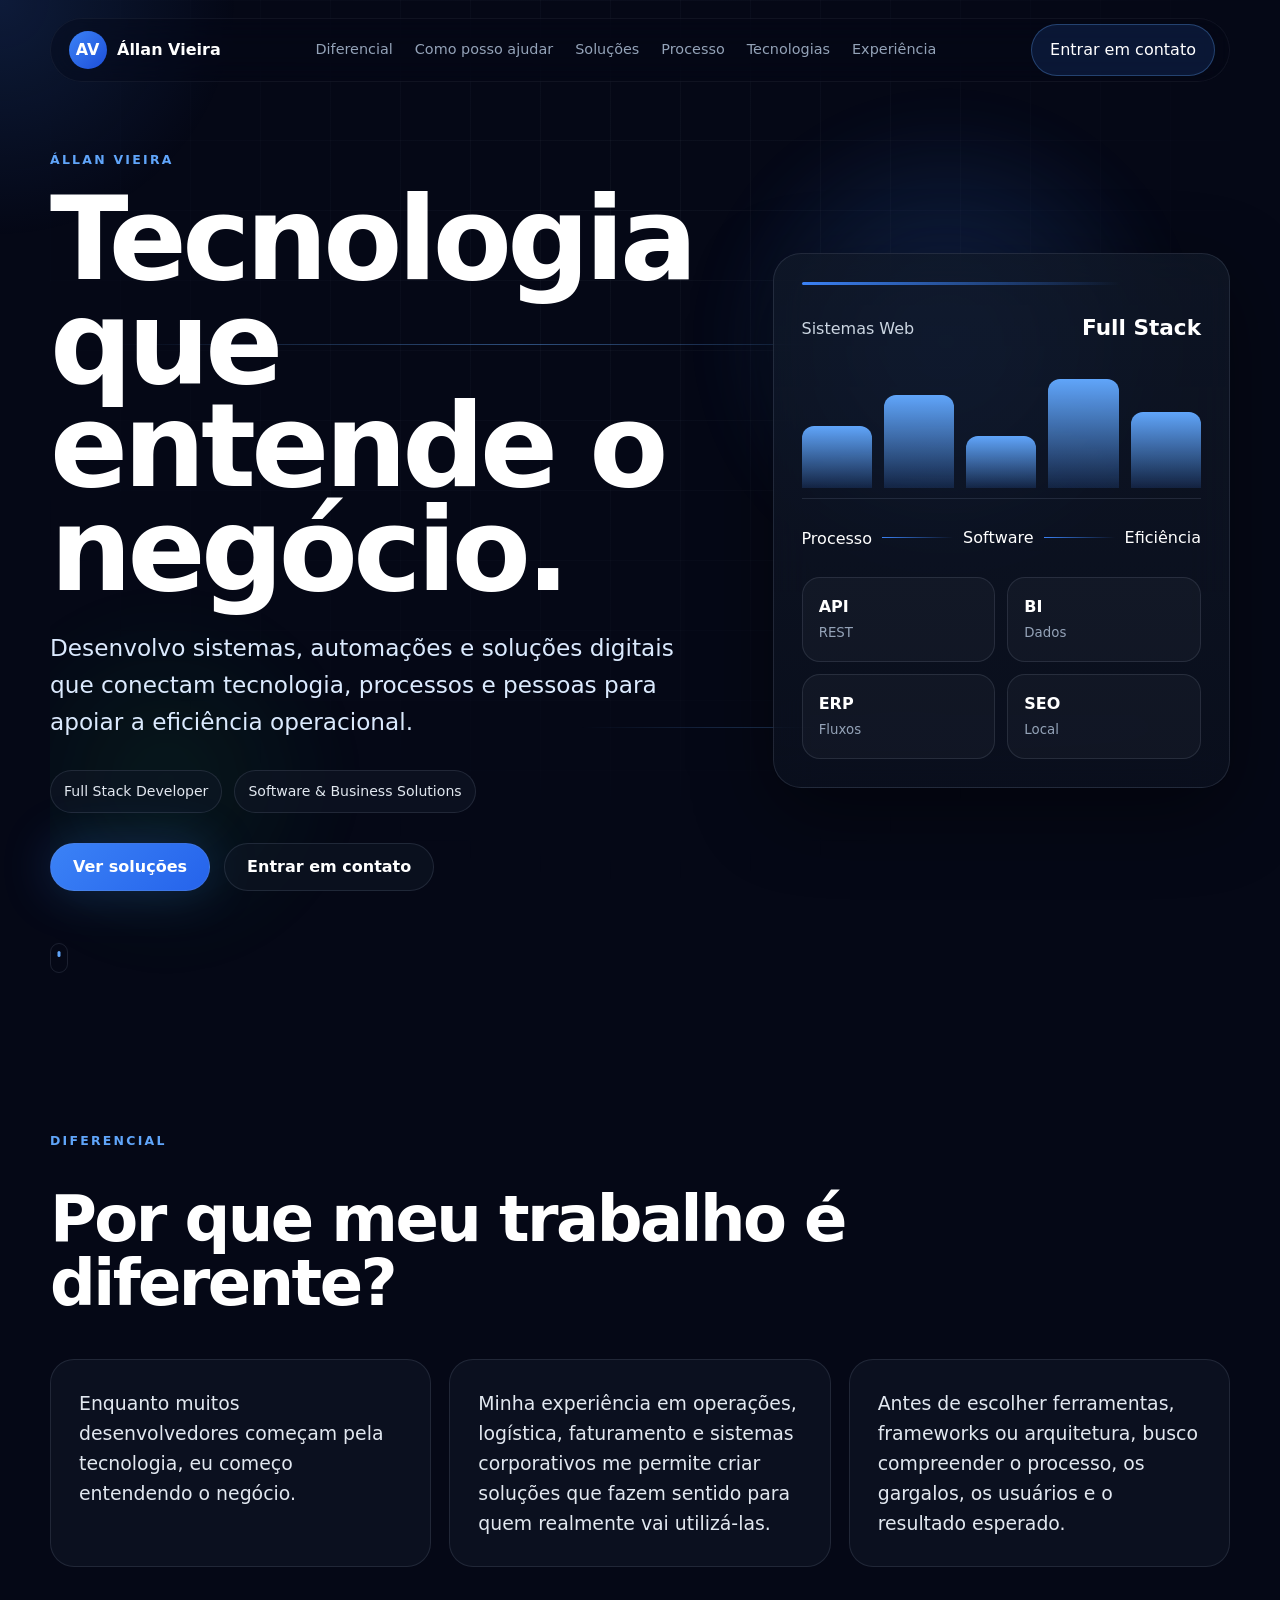
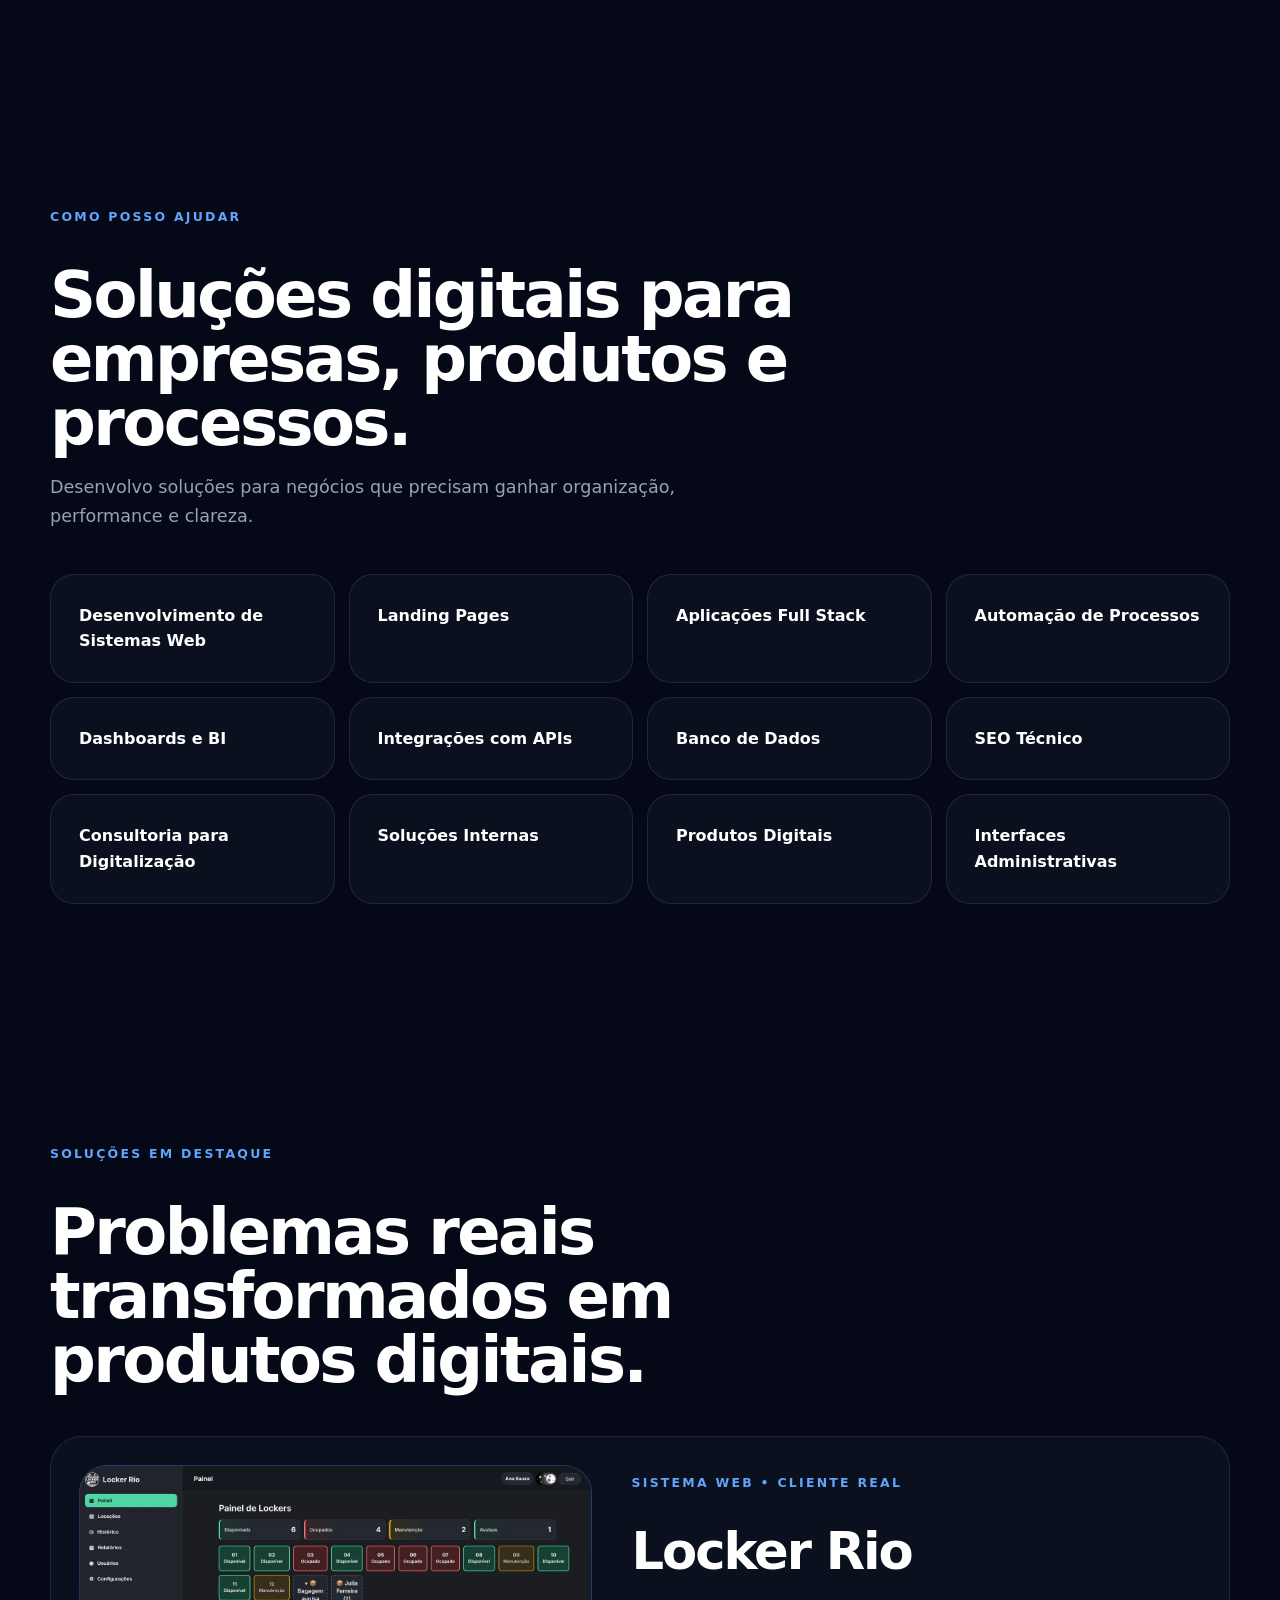
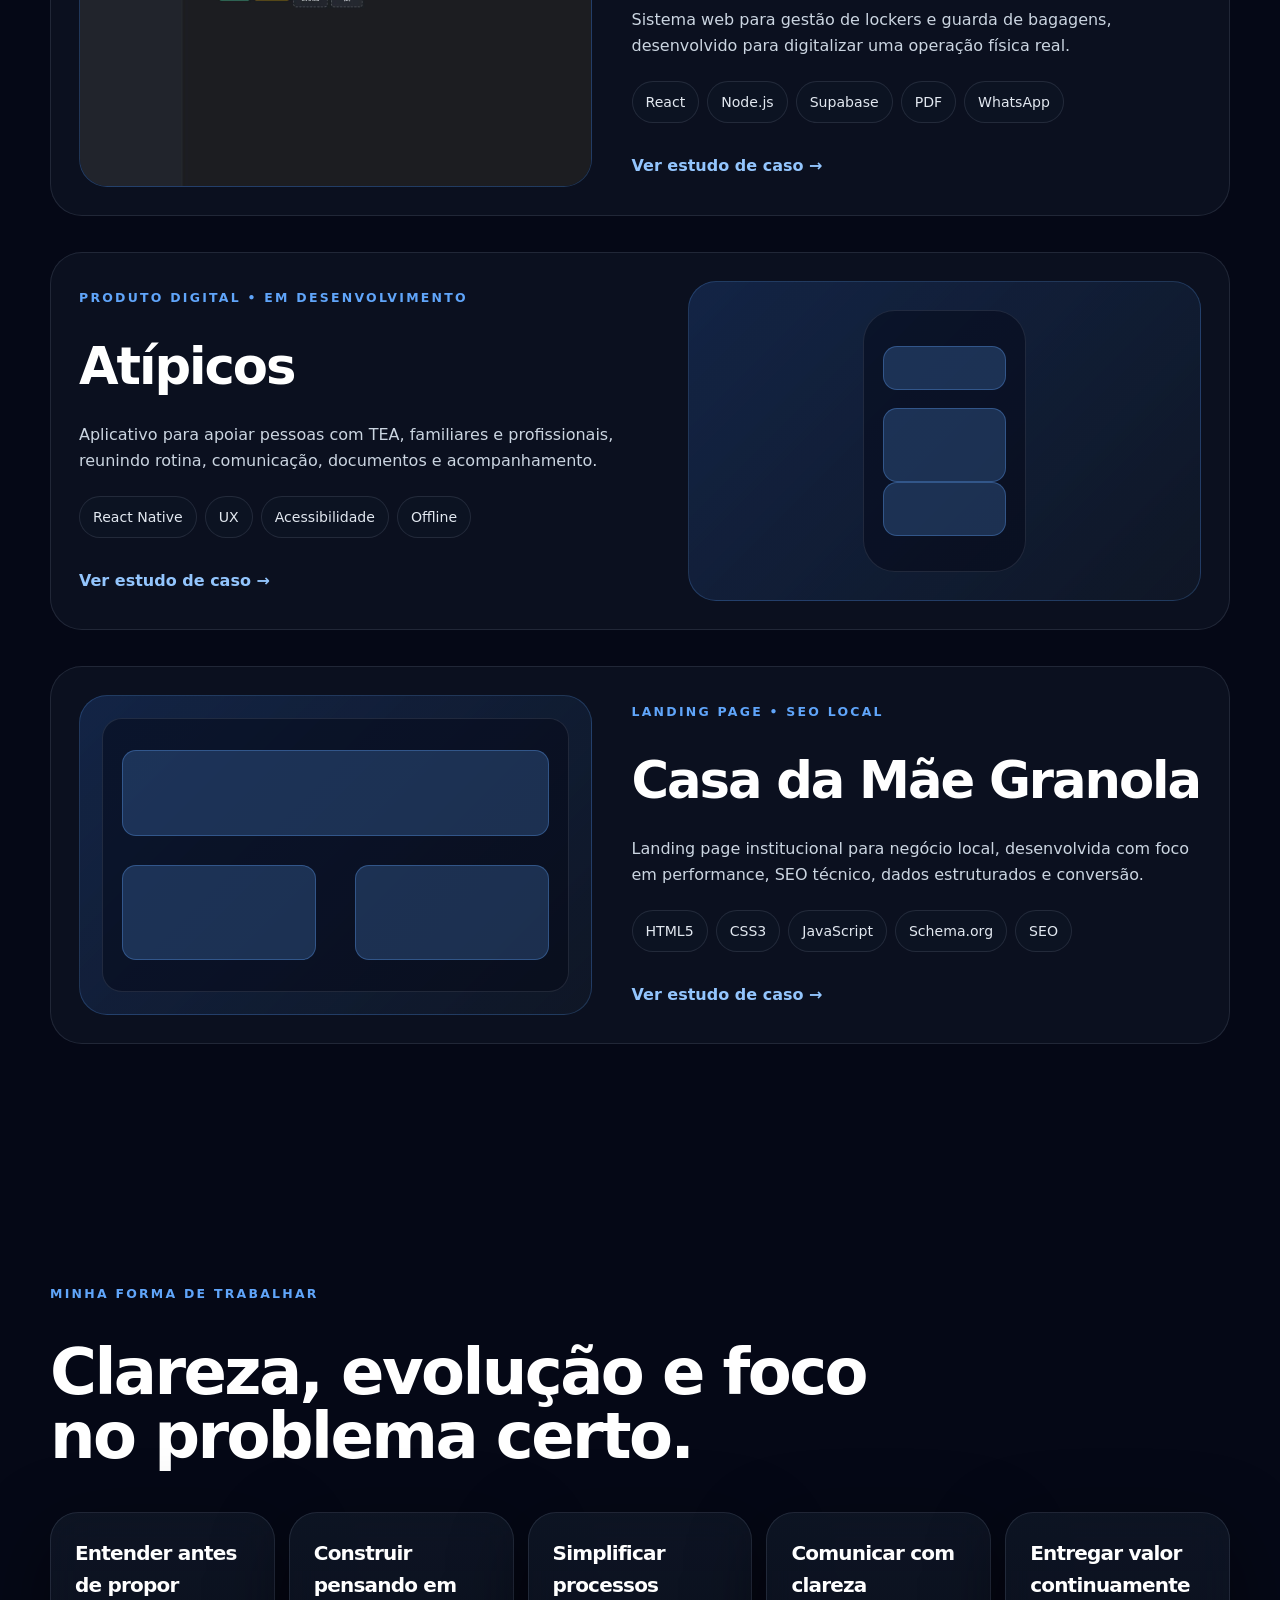
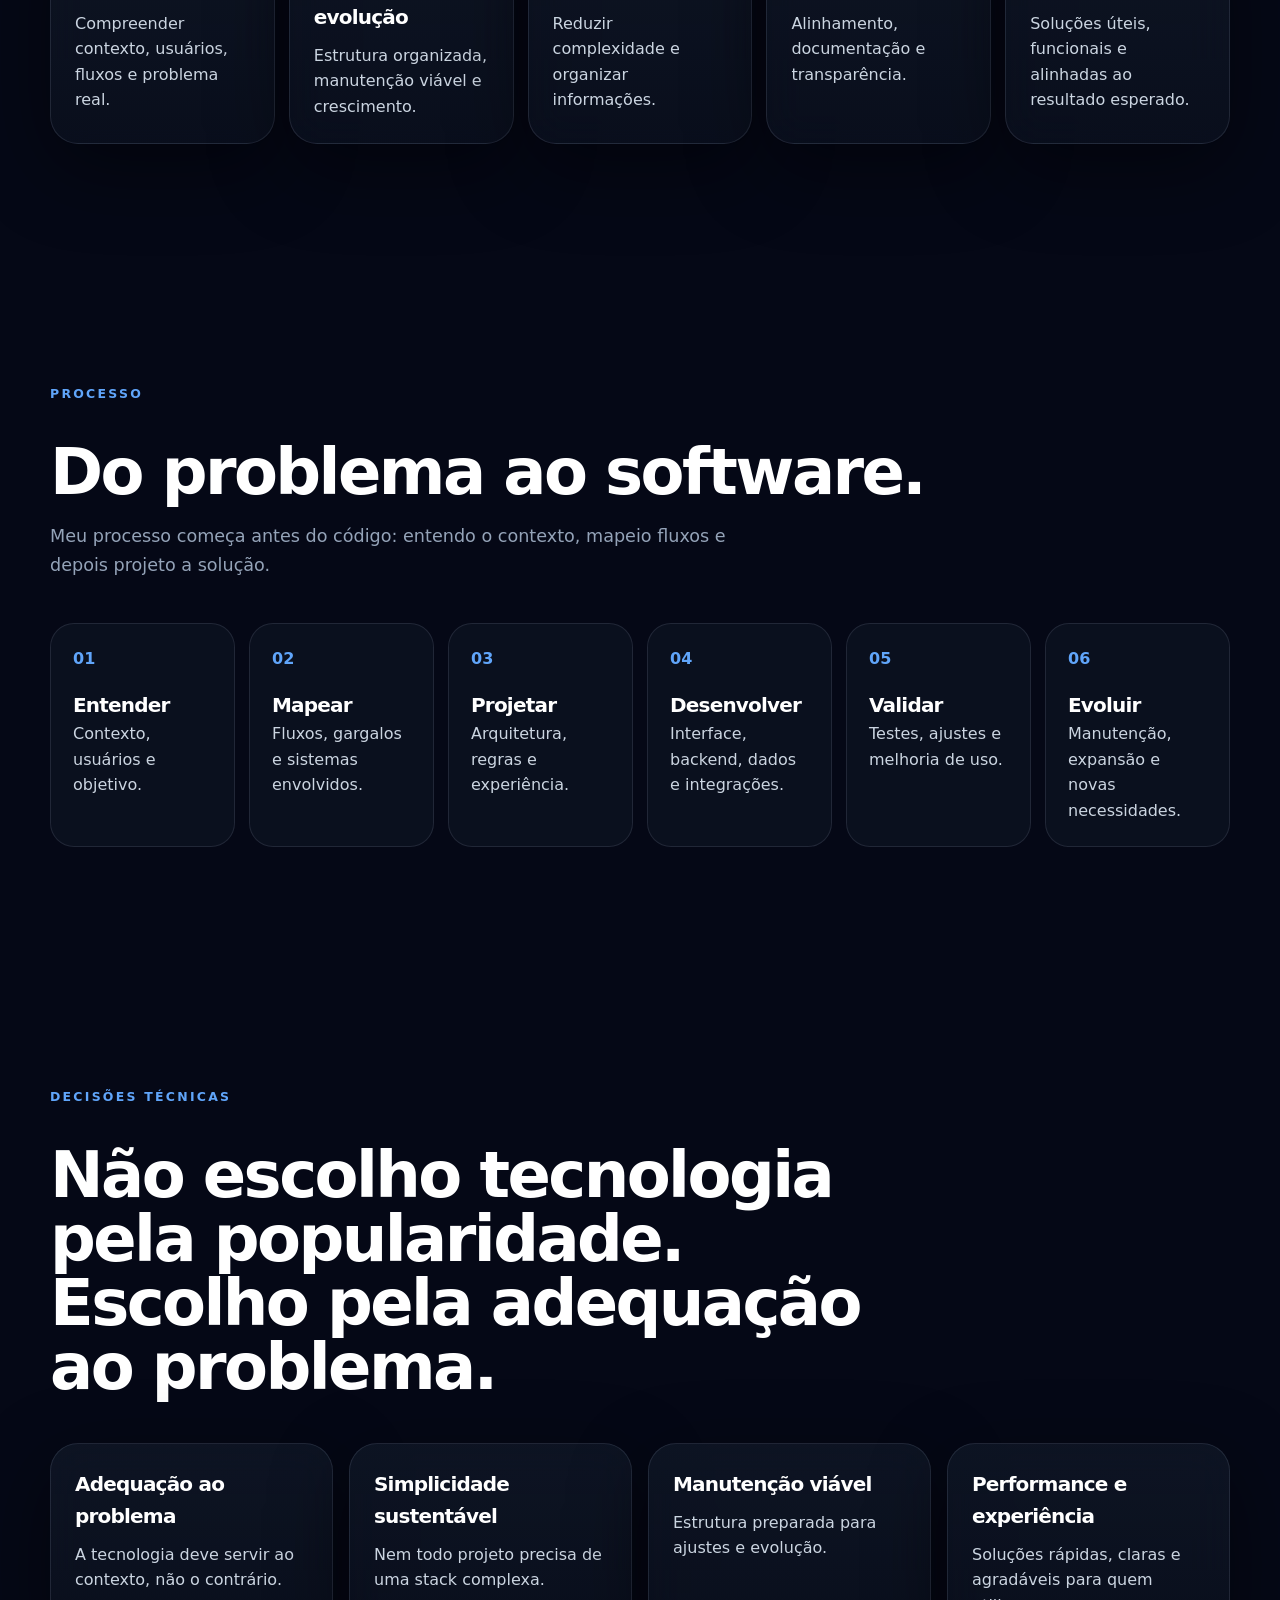
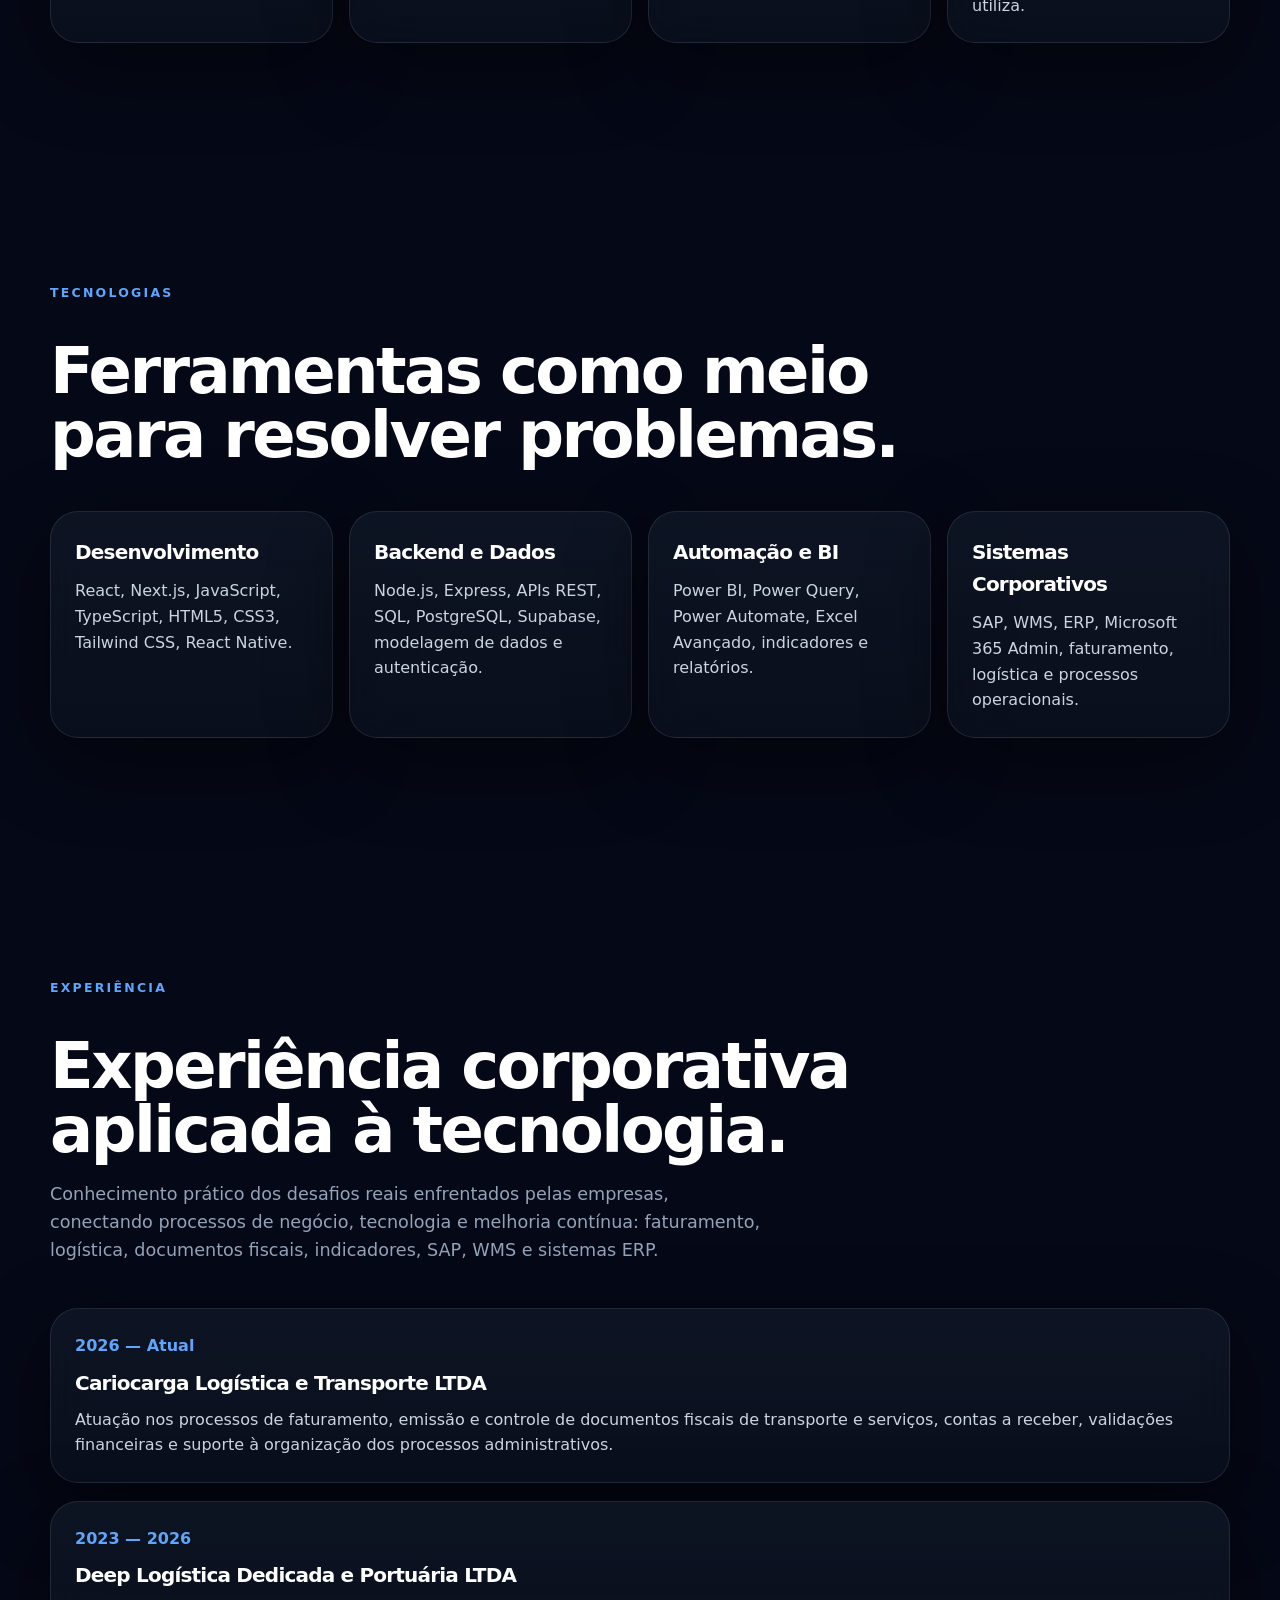
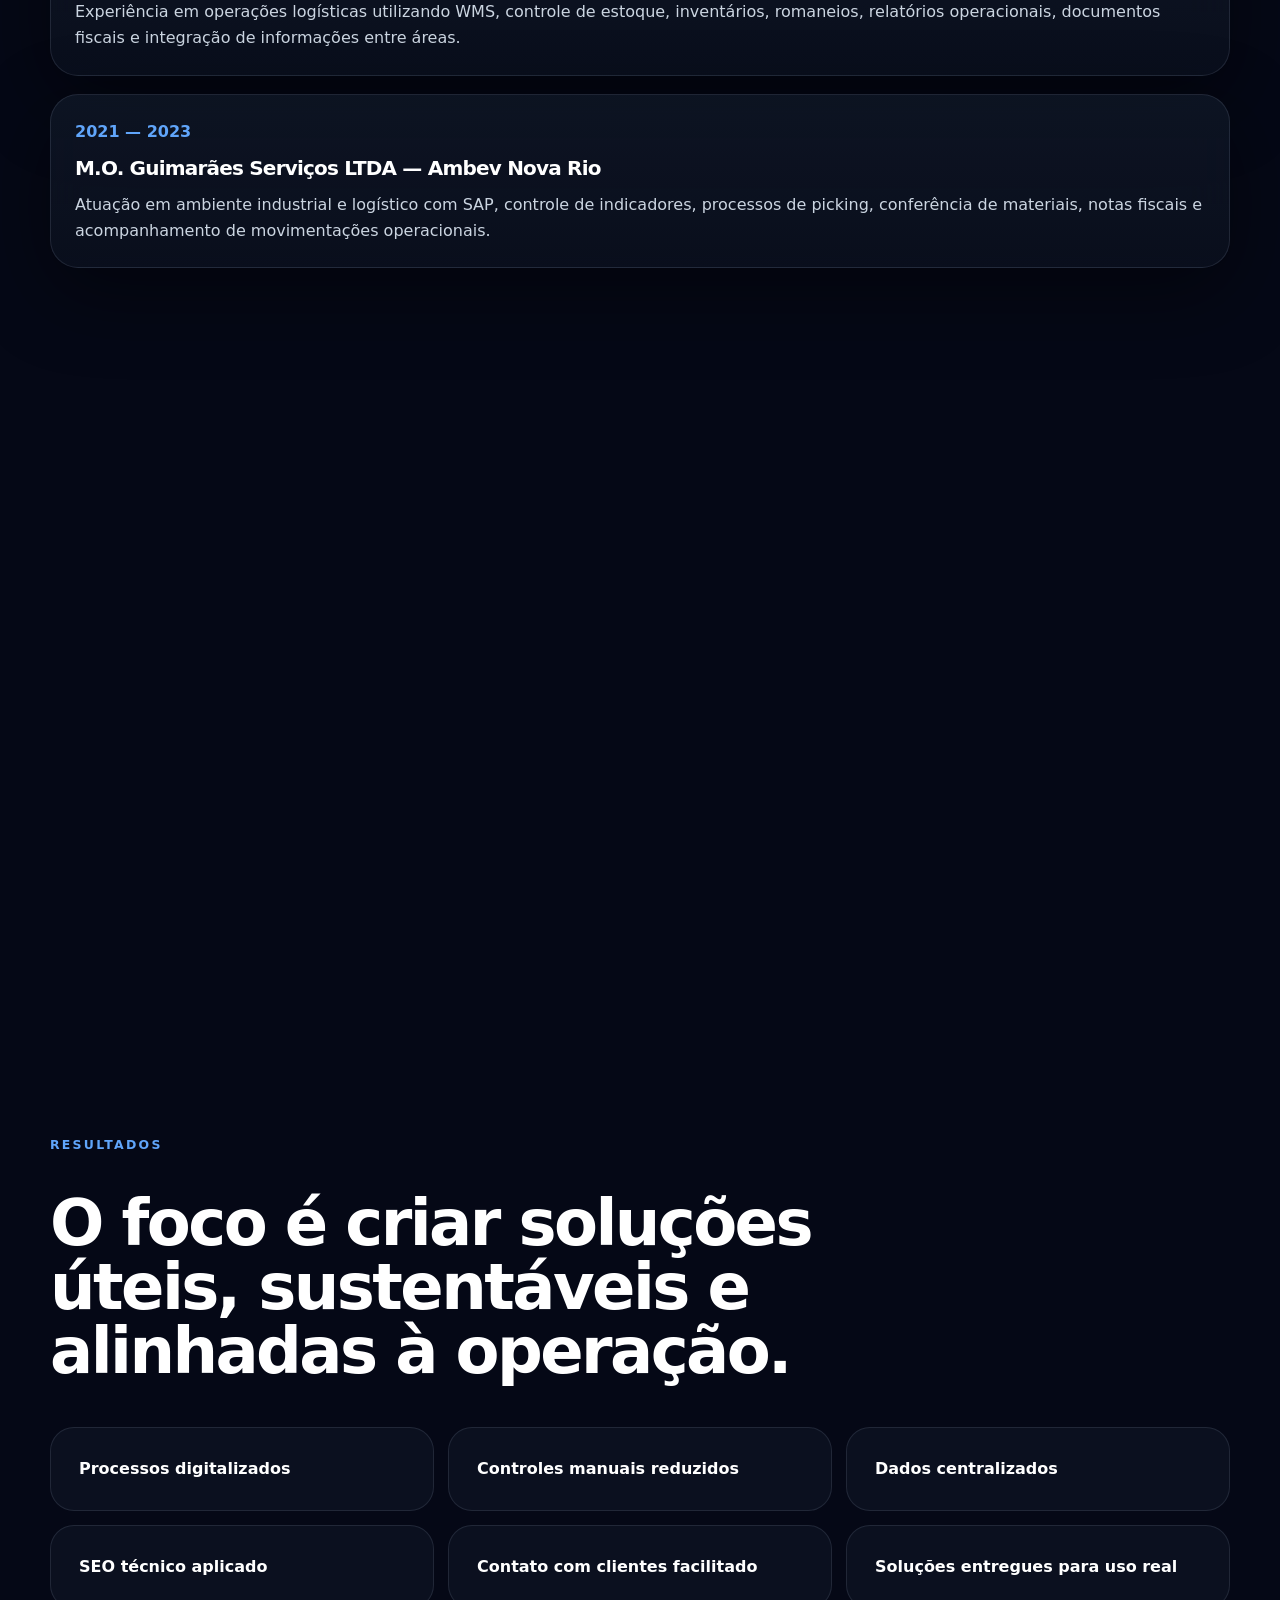
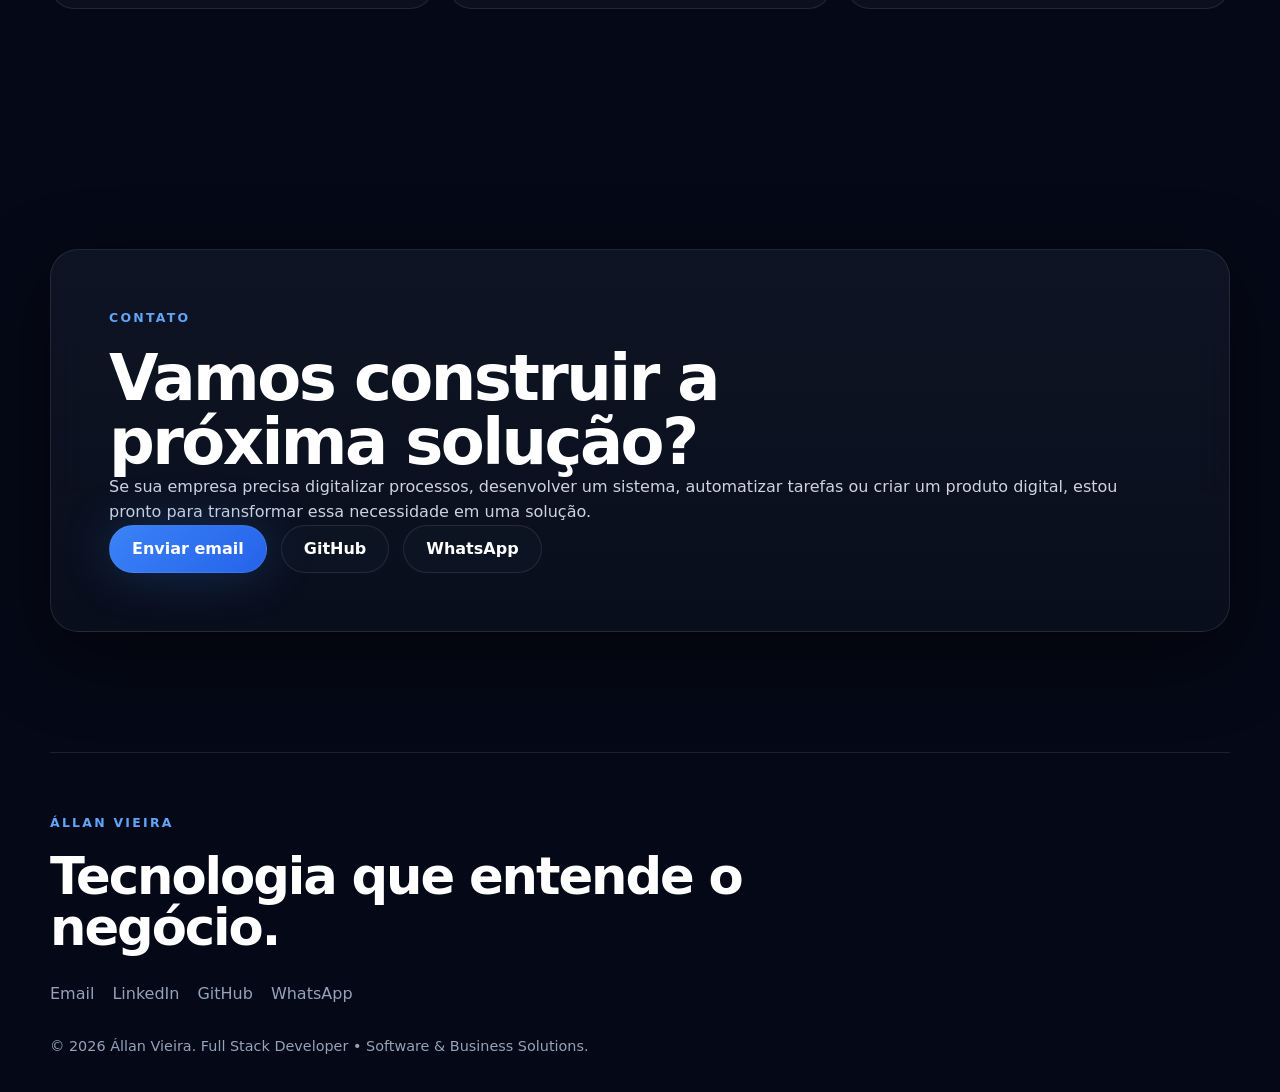
==== commit c8856fec: "site: print real do Locker Rio na vitrine da home Co-Authored-By: Claude Sonnet 5.5 <noreply@anthrop" ====
--- a/index.html
+++ b/index.html
@@ -1 +1 @@
-<!doctype html><html lang="pt-BR"><head><meta charset="utf-8"><meta name="viewport" content="width=device-width, initial-scale=1"><title>Állan Vieira | Desenvolvedor Web e Soluções para Negócios</title><meta name="description" content="Állan Vieira desenvolve sistemas web, automações e soluções digitais que conectam tecnologia, processos e pessoas. Conheça o Locker Rio, sistema em uso real, e outros projetos."><meta name="author" content="Állan Vieira"><meta name="robots" content="index,follow,max-image-preview:large"><meta name="theme-color" content="#050816"><link rel="canonical" href="https://allanvieira.com/"><meta property="og:type" content="website"><meta property="og:site_name" content="Állan Vieira"><meta property="og:locale" content="pt_BR"><meta property="og:title" content="Állan Vieira | Desenvolvedor Web e Soluções para Negócios"><meta property="og:description" content="Állan Vieira desenvolve sistemas web, automações e soluções digitais que conectam tecnologia, processos e pessoas. Conheça o Locker Rio, sistema em uso real, e outros projetos."><meta property="og:url" content="https://allanvieira.com/"><meta property="og:image" content="https://allanvieira.com/assets/og-image.png"><meta property="og:image:width" content="1200"><meta property="og:image:height" content="630"><meta property="og:image:alt" content="Állan Vieira — Tecnologia que entende o negócio"><meta name="twitter:card" content="summary_large_image"><meta name="twitter:title" content="Állan Vieira | Desenvolvedor Web e Soluções para Negócios"><meta name="twitter:description" content="Állan Vieira desenvolve sistemas web, automações e soluções digitais que conectam tecnologia, processos e pessoas. Conheça o Locker Rio, sistema em uso real, e outros projetos."><meta name="twitter:image" content="https://allanvieira.com/assets/og-image.png"><link rel="icon" href="assets/favicon.svg" type="image/svg+xml"><script type="application/ld+json">{"@context":"https://schema.org","@graph":[{"@type":"WebSite","@id":"https://allanvieira.com/#website","url":"https://allanvieira.com/","name":"Állan Vieira","inLanguage":"pt-BR","publisher":{"@id":"https://allanvieira.com/#person"}},{"@type":"Person","@id":"https://allanvieira.com/#person","name":"Állan Vieira","url":"https://allanvieira.com/","image":"https://allanvieira.com/assets/og-image.png","jobTitle":"Desenvolvedor Web","description":"Desenvolve sistemas web, automações e soluções digitais para negócios, com experiência prévia em faturamento e logística.","email":"mailto:allan@allanvieira.com","address":{"@type":"PostalAddress","addressLocality":"Rio de Janeiro","addressRegion":"RJ","addressCountry":"BR"},"alumniOf":{"@type":"CollegeOrUniversity","name":"UNISUAM"},"knowsAbout":["Desenvolvimento web","React","Node.js","Supabase","PostgreSQL","Automação de processos","Faturamento","Logística"],"sameAs":["https://github.com/VieiraAllan","https://www.linkedin.com/in/allanrvieira"]}]}</script><link rel="alternate" type="text/plain" href="/llms.txt" title="llms.txt"><link rel="stylesheet" href="assets/css/styles.css"></head><body><div class="noise"></div><div class="cursor-glow" data-cursor-glow></div><header class="site-header" data-header><a class="brand" href="index.html#home"><span class="brand-mark">AV</span><span class="brand-text">Állan Vieira</span></a><nav class="desktop-nav"><a href="index.html#diferencial">Diferencial</a><a href="index.html#ajuda">Como posso ajudar</a><a href="index.html#solucoes">Soluções</a><a href="index.html#processo">Processo</a><a href="index.html#tecnologias">Tecnologias</a><a href="index.html#experiencia">Experiência</a></nav><a class="nav-cta" href="index.html#contato">Entrar em contato</a><button class="menu-button" data-menu-button aria-label="Abrir menu"><span></span><span></span><span></span></button></header><div class="mobile-menu" data-mobile-menu><a href="index.html#diferencial">Diferencial</a><a href="index.html#ajuda">Como posso ajudar</a><a href="index.html#solucoes">Soluções</a><a href="index.html#processo">Processo</a><a href="index.html#tecnologias">Tecnologias</a><a href="index.html#experiencia">Experiência</a><a href="index.html#contato">Contato</a></div><main><section class="hero section" id="home"><div class="hero-bg"><span class="orb orb-one"></span><span class="orb orb-two"></span><span class="grid-lines"></span><span class="flow-line flow-a"></span><span class="flow-line flow-b"></span></div><div class="hero-content reveal"><p class="eyebrow">Állan Vieira</p><h1>Tecnologia que entende o negócio.</h1><p class="hero-lead">Desenvolvo sistemas, automações e soluções digitais que conectam tecnologia, processos e pessoas para apoiar a eficiência operacional.</p><div class="role-stack"><span>Full Stack Developer</span><span>Software & Business Solutions</span></div><div class="hero-actions"><a class="button primary" href="#solucoes">Ver soluções</a><a class="button secondary" href="#contato">Entrar em contato</a></div></div><aside class="hero-panel reveal"><div class="panel-topline"></div><div class="metric-row"><span>Sistemas Web</span><strong>Full Stack</strong></div><div class="mini-chart"><span style="height:52%"></span><span style="height:78%"></span><span style="height:44%"></span><span style="height:92%"></span><span style="height:64%"></span></div><div class="pipeline"><span>Processo</span><i></i><span>Software</span><i></i><span>Eficiência</span></div><div class="dashboard-grid"><div><strong>API</strong><small>REST</small></div><div><strong>BI</strong><small>Dados</small></div><div><strong>ERP</strong><small>Fluxos</small></div><div><strong>SEO</strong><small>Local</small></div></div></aside><div class="scroll-indicator"><span></span></div></section><section class="section difference" id="diferencial"><div class="section-heading reveal"><p class="eyebrow">Diferencial</p><h2>Por que meu trabalho é diferente?</h2></div><div class="difference-grid reveal"><p>Enquanto muitos desenvolvedores começam pela tecnologia, eu começo entendendo o negócio.</p><p>Minha experiência em operações, logística, faturamento e sistemas corporativos me permite criar soluções que fazem sentido para quem realmente vai utilizá-las.</p><p>Antes de escolher ferramentas, frameworks ou arquitetura, busco compreender o processo, os gargalos, os usuários e o resultado esperado.</p></div></section><section class="section" id="ajuda"><div class="section-heading reveal"><p class="eyebrow">Como posso ajudar</p><h2>Soluções digitais para empresas, produtos e processos.</h2><p>Desenvolvo soluções para negócios que precisam ganhar organização, performance e clareza.</p></div><div class="services-grid reveal"><article>Desenvolvimento de Sistemas Web</article><article>Landing Pages</article><article>Aplicações Full Stack</article><article>Automação de Processos</article><article>Dashboards e BI</article><article>Integrações com APIs</article><article>Banco de Dados</article><article>SEO Técnico</article><article>Consultoria para Digitalização</article><article>Soluções Internas</article><article>Produtos Digitais</article><article>Interfaces Administrativas</article></div></section><section class="section" id="solucoes"><div class="section-heading reveal"><p class="eyebrow">Soluções em destaque</p><h2>Problemas reais transformados em produtos digitais.</h2></div><div class="solutions-list"><article class="solution-card reveal"><div class="solution-visual dashboard-visual"><span></span><span></span><span></span></div><div><p class="eyebrow">Sistema Web • Cliente real</p><h3>Locker Rio</h3><p>Sistema web para gestão de lockers e guarda de bagagens, desenvolvido para digitalizar uma operação física real.</p><div class="badges"><span>React</span><span>Node.js</span><span>Supabase</span><span>PDF</span><span>WhatsApp</span></div><a class="text-link" href="cases/locker-rio.html">Ver estudo de caso →</a></div></article><article class="solution-card reverse reveal"><div class="solution-visual mobile-visual"><span></span><span></span><span></span></div><div><p class="eyebrow">Produto Digital • Em desenvolvimento</p><h3>Atípicos</h3><p>Aplicativo para apoiar pessoas com TEA, familiares e profissionais, reunindo rotina, comunicação, documentos e acompanhamento.</p><div class="badges"><span>React Native</span><span>UX</span><span>Acessibilidade</span><span>Offline</span></div><a class="text-link" href="cases/atipicos.html">Ver estudo de caso →</a></div></article><article class="solution-card reveal"><div class="solution-visual landing-visual"><span></span><span></span><span></span></div><div><p class="eyebrow">Landing Page • SEO local</p><h3>Casa da Mãe Granola</h3><p>Landing page institucional para negócio local, desenvolvida com foco em performance, SEO técnico, dados estruturados e conversão.</p><div class="badges"><span>HTML5</span><span>CSS3</span><span>JavaScript</span><span>Schema.org</span><span>SEO</span></div><a class="text-link" href="cases/casa-mae-granola.html">Ver estudo de caso →</a></div></article></div></section><section class="section" id="forma"><div class="section-heading reveal"><p class="eyebrow">Minha forma de trabalhar</p><h2>Clareza, evolução e foco no problema certo.</h2></div><div class="cards-five reveal"><article><h3>Entender antes de propor</h3><p>Compreender contexto, usuários, fluxos e problema real.</p></article><article><h3>Construir pensando em evolução</h3><p>Estrutura organizada, manutenção viável e crescimento.</p></article><article><h3>Simplificar processos</h3><p>Reduzir complexidade e organizar informações.</p></article><article><h3>Comunicar com clareza</h3><p>Alinhamento, documentação e transparência.</p></article><article><h3>Entregar valor continuamente</h3><p>Soluções úteis, funcionais e alinhadas ao resultado esperado.</p></article></div></section><section class="section" id="processo"><div class="section-heading reveal"><p class="eyebrow">Processo</p><h2>Do problema ao software.</h2><p>Meu processo começa antes do código: entendo o contexto, mapeio fluxos e depois projeto a solução.</p></div><div class="process-line reveal"><article><span>01</span><h3>Entender</h3><p>Contexto, usuários e objetivo.</p></article><article><span>02</span><h3>Mapear</h3><p>Fluxos, gargalos e sistemas envolvidos.</p></article><article><span>03</span><h3>Projetar</h3><p>Arquitetura, regras e experiência.</p></article><article><span>04</span><h3>Desenvolver</h3><p>Interface, backend, dados e integrações.</p></article><article><span>05</span><h3>Validar</h3><p>Testes, ajustes e melhoria de uso.</p></article><article><span>06</span><h3>Evoluir</h3><p>Manutenção, expansão e novas necessidades.</p></article></div></section><section class="section technical-decisions" id="decisoes"><div class="section-heading reveal"><p class="eyebrow">Decisões técnicas</p><h2>Não escolho tecnologia pela popularidade. Escolho pela adequação ao problema.</h2></div><div class="decision-grid reveal"><article><h3>Adequação ao problema</h3><p>A tecnologia deve servir ao contexto, não o contrário.</p></article><article><h3>Simplicidade sustentável</h3><p>Nem todo projeto precisa de uma stack complexa.</p></article><article><h3>Manutenção viável</h3><p>Estrutura preparada para ajustes e evolução.</p></article><article><h3>Performance e experiência</h3><p>Soluções rápidas, claras e agradáveis para quem utiliza.</p></article></div></section><section class="section" id="tecnologias"><div class="section-heading reveal"><p class="eyebrow">Tecnologias</p><h2>Ferramentas como meio para resolver problemas.</h2></div><div class="tech-grid reveal"><article><h3>Desenvolvimento</h3><p>React, Next.js, JavaScript, TypeScript, HTML5, CSS3, Tailwind CSS, React Native.</p></article><article><h3>Backend e Dados</h3><p>Node.js, Express, APIs REST, SQL, PostgreSQL, Supabase, modelagem de dados e autenticação.</p></article><article><h3>Automação e BI</h3><p>Power BI, Power Query, Power Automate, Excel Avançado, indicadores e relatórios.</p></article><article><h3>Sistemas Corporativos</h3><p>SAP, WMS, ERP, Microsoft 365 Admin, faturamento, logística e processos operacionais.</p></article></div></section><section class="section" id="experiencia"><div class="section-heading reveal"><p class="eyebrow">Experiência</p><h2>Experiência corporativa aplicada à tecnologia.</h2><p>Conhecimento prático dos desafios reais enfrentados pelas empresas, conectando processos de negócio, tecnologia e melhoria contínua: faturamento, logística, documentos fiscais, indicadores, SAP, WMS e sistemas ERP.</p></div><div class="timeline reveal"><article><span>2026 — Atual</span><h3>Cariocarga Logística e Transporte LTDA</h3><p>Atuação nos processos de faturamento, emissão e controle de documentos fiscais de transporte e serviços, contas a receber, validações financeiras e suporte à organização dos processos administrativos.</p></article><article><span>2023 — 2026</span><h3>Deep Logística Dedicada e Portuária LTDA</h3><p>Experiência em operações logísticas utilizando WMS, controle de estoque, inventários, romaneios, relatórios operacionais, documentos fiscais e integração de informações entre áreas.</p></article><article><span>2021 — 2023</span><h3>M.O. Guimarães Serviços LTDA — Ambev Nova Rio</h3><p>Atuação em ambiente industrial e logístico com SAP, controle de indicadores, processos de picking, conferência de materiais, notas fiscais e acompanhamento de movimentações operacionais.</p></article></div></section><section class="section" id="estudos"><div class="section-heading reveal"><p class="eyebrow">Atualmente estudando</p><h2>Evolução contínua em engenharia, arquitetura e qualidade.</h2></div><div class="study-cloud reveal"><span>Arquitetura de Software</span><span>Clean Architecture</span><span>Docker</span><span>Testes Automatizados</span><span>CI/CD</span><span>Cloud</span><span>IA aplicada a processos</span><span>Backend</span><span>Design de Sistemas</span><span>Performance Web</span></div></section><section class="section results" id="resultados"><div class="section-heading reveal"><p class="eyebrow">Resultados</p><h2>O foco é criar soluções úteis, sustentáveis e alinhadas à operação.</h2></div><div class="results-grid reveal"><article>Processos digitalizados</article><article>Controles manuais reduzidos</article><article>Dados centralizados</article><article>SEO técnico aplicado</article><article>Contato com clientes facilitado</article><article>Soluções entregues para uso real</article></div></section><section class="section contact" id="contato"><div class="contact-card reveal"><p class="eyebrow">Contato</p><h2>Vamos construir a próxima solução?</h2><p>Se sua empresa precisa digitalizar processos, desenvolver um sistema, automatizar tarefas ou criar um produto digital, estou pronto para transformar essa necessidade em uma solução.</p><div class="hero-actions"><a class="button primary" href="mailto:allan@allanvieira.com">Enviar email</a><a class="button secondary" href="https://github.com/VieiraAllan/" target="_blank" rel="noreferrer">GitHub</a><a class="button secondary" href="https://wa.me/5521992278409" target="_blank" rel="noreferrer">WhatsApp</a></div></div></section></main><footer class="footer"><div><p class="eyebrow">Állan Vieira</p><h2>Tecnologia que entende o negócio.</h2></div><div class="footer-links"><a href="mailto:allan@allanvieira.com">Email</a><a href="https://www.linkedin.com/in/allanrvieira" target="_blank" rel="noreferrer">LinkedIn</a><a href="https://github.com/VieiraAllan/" target="_blank" rel="noreferrer">GitHub</a><a href="https://wa.me/5521992278409" target="_blank" rel="noreferrer">WhatsApp</a></div><p class="copyright">© <span data-year></span> Állan Vieira. Full Stack Developer • Software & Business Solutions.</p></footer><script src="assets/js/main.js"></script></body></html>+<!doctype html><html lang="pt-BR"><head><meta charset="utf-8"><meta name="viewport" content="width=device-width, initial-scale=1"><title>Állan Vieira | Desenvolvedor Web e Soluções para Negócios</title><meta name="description" content="Állan Vieira desenvolve sistemas web, automações e soluções digitais que conectam tecnologia, processos e pessoas. Conheça o Locker Rio, sistema em uso real, e outros projetos."><meta name="author" content="Állan Vieira"><meta name="robots" content="index,follow,max-image-preview:large"><meta name="theme-color" content="#050816"><link rel="canonical" href="https://allanvieira.com/"><meta property="og:type" content="website"><meta property="og:site_name" content="Állan Vieira"><meta property="og:locale" content="pt_BR"><meta property="og:title" content="Állan Vieira | Desenvolvedor Web e Soluções para Negócios"><meta property="og:description" content="Állan Vieira desenvolve sistemas web, automações e soluções digitais que conectam tecnologia, processos e pessoas. Conheça o Locker Rio, sistema em uso real, e outros projetos."><meta property="og:url" content="https://allanvieira.com/"><meta property="og:image" content="https://allanvieira.com/assets/og-image.png"><meta property="og:image:width" content="1200"><meta property="og:image:height" content="630"><meta property="og:image:alt" content="Állan Vieira — Tecnologia que entende o negócio"><meta name="twitter:card" content="summary_large_image"><meta name="twitter:title" content="Állan Vieira | Desenvolvedor Web e Soluções para Negócios"><meta name="twitter:description" content="Állan Vieira desenvolve sistemas web, automações e soluções digitais que conectam tecnologia, processos e pessoas. Conheça o Locker Rio, sistema em uso real, e outros projetos."><meta name="twitter:image" content="https://allanvieira.com/assets/og-image.png"><link rel="icon" href="assets/favicon.svg" type="image/svg+xml"><script type="application/ld+json">{"@context":"https://schema.org","@graph":[{"@type":"WebSite","@id":"https://allanvieira.com/#website","url":"https://allanvieira.com/","name":"Állan Vieira","inLanguage":"pt-BR","publisher":{"@id":"https://allanvieira.com/#person"}},{"@type":"Person","@id":"https://allanvieira.com/#person","name":"Állan Vieira","url":"https://allanvieira.com/","image":"https://allanvieira.com/assets/og-image.png","jobTitle":"Desenvolvedor Web","description":"Desenvolve sistemas web, automações e soluções digitais para negócios, com experiência prévia em faturamento e logística.","email":"mailto:allan@allanvieira.com","address":{"@type":"PostalAddress","addressLocality":"Rio de Janeiro","addressRegion":"RJ","addressCountry":"BR"},"alumniOf":{"@type":"CollegeOrUniversity","name":"UNISUAM"},"knowsAbout":["Desenvolvimento web","React","Node.js","Supabase","PostgreSQL","Automação de processos","Faturamento","Logística"],"sameAs":["https://github.com/VieiraAllan","https://www.linkedin.com/in/allanrvieira"]}]}</script><link rel="alternate" type="text/plain" href="/llms.txt" title="llms.txt"><link rel="stylesheet" href="assets/css/styles.css"></head><body><div class="noise"></div><div class="cursor-glow" data-cursor-glow></div><header class="site-header" data-header><a class="brand" href="index.html#home"><span class="brand-mark">AV</span><span class="brand-text">Állan Vieira</span></a><nav class="desktop-nav"><a href="index.html#diferencial">Diferencial</a><a href="index.html#ajuda">Como posso ajudar</a><a href="index.html#solucoes">Soluções</a><a href="index.html#processo">Processo</a><a href="index.html#tecnologias">Tecnologias</a><a href="index.html#experiencia">Experiência</a></nav><a class="nav-cta" href="index.html#contato">Entrar em contato</a><button class="menu-button" data-menu-button aria-label="Abrir menu"><span></span><span></span><span></span></button></header><div class="mobile-menu" data-mobile-menu><a href="index.html#diferencial">Diferencial</a><a href="index.html#ajuda">Como posso ajudar</a><a href="index.html#solucoes">Soluções</a><a href="index.html#processo">Processo</a><a href="index.html#tecnologias">Tecnologias</a><a href="index.html#experiencia">Experiência</a><a href="index.html#contato">Contato</a></div><main><section class="hero section" id="home"><div class="hero-bg"><span class="orb orb-one"></span><span class="orb orb-two"></span><span class="grid-lines"></span><span class="flow-line flow-a"></span><span class="flow-line flow-b"></span></div><div class="hero-content reveal"><p class="eyebrow">Állan Vieira</p><h1>Tecnologia que entende o negócio.</h1><p class="hero-lead">Desenvolvo sistemas, automações e soluções digitais que conectam tecnologia, processos e pessoas para apoiar a eficiência operacional.</p><div class="role-stack"><span>Full Stack Developer</span><span>Software & Business Solutions</span></div><div class="hero-actions"><a class="button primary" href="#solucoes">Ver soluções</a><a class="button secondary" href="#contato">Entrar em contato</a></div></div><aside class="hero-panel reveal"><div class="panel-topline"></div><div class="metric-row"><span>Sistemas Web</span><strong>Full Stack</strong></div><div class="mini-chart"><span style="height:52%"></span><span style="height:78%"></span><span style="height:44%"></span><span style="height:92%"></span><span style="height:64%"></span></div><div class="pipeline"><span>Processo</span><i></i><span>Software</span><i></i><span>Eficiência</span></div><div class="dashboard-grid"><div><strong>API</strong><small>REST</small></div><div><strong>BI</strong><small>Dados</small></div><div><strong>ERP</strong><small>Fluxos</small></div><div><strong>SEO</strong><small>Local</small></div></div></aside><div class="scroll-indicator"><span></span></div></section><section class="section difference" id="diferencial"><div class="section-heading reveal"><p class="eyebrow">Diferencial</p><h2>Por que meu trabalho é diferente?</h2></div><div class="difference-grid reveal"><p>Enquanto muitos desenvolvedores começam pela tecnologia, eu começo entendendo o negócio.</p><p>Minha experiência em operações, logística, faturamento e sistemas corporativos me permite criar soluções que fazem sentido para quem realmente vai utilizá-las.</p><p>Antes de escolher ferramentas, frameworks ou arquitetura, busco compreender o processo, os gargalos, os usuários e o resultado esperado.</p></div></section><section class="section" id="ajuda"><div class="section-heading reveal"><p class="eyebrow">Como posso ajudar</p><h2>Soluções digitais para empresas, produtos e processos.</h2><p>Desenvolvo soluções para negócios que precisam ganhar organização, performance e clareza.</p></div><div class="services-grid reveal"><article>Desenvolvimento de Sistemas Web</article><article>Landing Pages</article><article>Aplicações Full Stack</article><article>Automação de Processos</article><article>Dashboards e BI</article><article>Integrações com APIs</article><article>Banco de Dados</article><article>SEO Técnico</article><article>Consultoria para Digitalização</article><article>Soluções Internas</article><article>Produtos Digitais</article><article>Interfaces Administrativas</article></div></section><section class="section" id="solucoes"><div class="section-heading reveal"><p class="eyebrow">Soluções em destaque</p><h2>Problemas reais transformados em produtos digitais.</h2></div><div class="solutions-list"><article class="solution-card reveal"><a class="solution-visual shot-visual" href="cases/locker-rio.html" aria-label="Ver estudo de caso do Locker Rio"><img src="assets/screenshots/locker-rio/painel-dark.webp" alt="Painel do Locker Rio com a grade de lockers disponíveis, ocupados e em manutenção" width="1440" height="900" loading="lazy"></a><div><p class="eyebrow">Sistema Web • Cliente real</p><h3>Locker Rio</h3><p>Sistema web para gestão de lockers e guarda de bagagens, desenvolvido para digitalizar uma operação física real.</p><div class="badges"><span>React</span><span>Node.js</span><span>Supabase</span><span>PDF</span><span>WhatsApp</span></div><a class="text-link" href="cases/locker-rio.html">Ver estudo de caso →</a></div></article><article class="solution-card reverse reveal"><div class="solution-visual mobile-visual"><span></span><span></span><span></span></div><div><p class="eyebrow">Produto Digital • Em desenvolvimento</p><h3>Atípicos</h3><p>Aplicativo para apoiar pessoas com TEA, familiares e profissionais, reunindo rotina, comunicação, documentos e acompanhamento.</p><div class="badges"><span>React Native</span><span>UX</span><span>Acessibilidade</span><span>Offline</span></div><a class="text-link" href="cases/atipicos.html">Ver estudo de caso →</a></div></article><article class="solution-card reveal"><div class="solution-visual landing-visual"><span></span><span></span><span></span></div><div><p class="eyebrow">Landing Page • SEO local</p><h3>Casa da Mãe Granola</h3><p>Landing page institucional para negócio local, desenvolvida com foco em performance, SEO técnico, dados estruturados e conversão.</p><div class="badges"><span>HTML5</span><span>CSS3</span><span>JavaScript</span><span>Schema.org</span><span>SEO</span></div><a class="text-link" href="cases/casa-mae-granola.html">Ver estudo de caso →</a></div></article></div></section><section class="section" id="forma"><div class="section-heading reveal"><p class="eyebrow">Minha forma de trabalhar</p><h2>Clareza, evolução e foco no problema certo.</h2></div><div class="cards-five reveal"><article><h3>Entender antes de propor</h3><p>Compreender contexto, usuários, fluxos e problema real.</p></article><article><h3>Construir pensando em evolução</h3><p>Estrutura organizada, manutenção viável e crescimento.</p></article><article><h3>Simplificar processos</h3><p>Reduzir complexidade e organizar informações.</p></article><article><h3>Comunicar com clareza</h3><p>Alinhamento, documentação e transparência.</p></article><article><h3>Entregar valor continuamente</h3><p>Soluções úteis, funcionais e alinhadas ao resultado esperado.</p></article></div></section><section class="section" id="processo"><div class="section-heading reveal"><p class="eyebrow">Processo</p><h2>Do problema ao software.</h2><p>Meu processo começa antes do código: entendo o contexto, mapeio fluxos e depois projeto a solução.</p></div><div class="process-line reveal"><article><span>01</span><h3>Entender</h3><p>Contexto, usuários e objetivo.</p></article><article><span>02</span><h3>Mapear</h3><p>Fluxos, gargalos e sistemas envolvidos.</p></article><article><span>03</span><h3>Projetar</h3><p>Arquitetura, regras e experiência.</p></article><article><span>04</span><h3>Desenvolver</h3><p>Interface, backend, dados e integrações.</p></article><article><span>05</span><h3>Validar</h3><p>Testes, ajustes e melhoria de uso.</p></article><article><span>06</span><h3>Evoluir</h3><p>Manutenção, expansão e novas necessidades.</p></article></div></section><section class="section technical-decisions" id="decisoes"><div class="section-heading reveal"><p class="eyebrow">Decisões técnicas</p><h2>Não escolho tecnologia pela popularidade. Escolho pela adequação ao problema.</h2></div><div class="decision-grid reveal"><article><h3>Adequação ao problema</h3><p>A tecnologia deve servir ao contexto, não o contrário.</p></article><article><h3>Simplicidade sustentável</h3><p>Nem todo projeto precisa de uma stack complexa.</p></article><article><h3>Manutenção viável</h3><p>Estrutura preparada para ajustes e evolução.</p></article><article><h3>Performance e experiência</h3><p>Soluções rápidas, claras e agradáveis para quem utiliza.</p></article></div></section><section class="section" id="tecnologias"><div class="section-heading reveal"><p class="eyebrow">Tecnologias</p><h2>Ferramentas como meio para resolver problemas.</h2></div><div class="tech-grid reveal"><article><h3>Desenvolvimento</h3><p>React, Next.js, JavaScript, TypeScript, HTML5, CSS3, Tailwind CSS, React Native.</p></article><article><h3>Backend e Dados</h3><p>Node.js, Express, APIs REST, SQL, PostgreSQL, Supabase, modelagem de dados e autenticação.</p></article><article><h3>Automação e BI</h3><p>Power BI, Power Query, Power Automate, Excel Avançado, indicadores e relatórios.</p></article><article><h3>Sistemas Corporativos</h3><p>SAP, WMS, ERP, Microsoft 365 Admin, faturamento, logística e processos operacionais.</p></article></div></section><section class="section" id="experiencia"><div class="section-heading reveal"><p class="eyebrow">Experiência</p><h2>Experiência corporativa aplicada à tecnologia.</h2><p>Conhecimento prático dos desafios reais enfrentados pelas empresas, conectando processos de negócio, tecnologia e melhoria contínua: faturamento, logística, documentos fiscais, indicadores, SAP, WMS e sistemas ERP.</p></div><div class="timeline reveal"><article><span>2026 — Atual</span><h3>Cariocarga Logística e Transporte LTDA</h3><p>Atuação nos processos de faturamento, emissão e controle de documentos fiscais de transporte e serviços, contas a receber, validações financeiras e suporte à organização dos processos administrativos.</p></article><article><span>2023 — 2026</span><h3>Deep Logística Dedicada e Portuária LTDA</h3><p>Experiência em operações logísticas utilizando WMS, controle de estoque, inventários, romaneios, relatórios operacionais, documentos fiscais e integração de informações entre áreas.</p></article><article><span>2021 — 2023</span><h3>M.O. Guimarães Serviços LTDA — Ambev Nova Rio</h3><p>Atuação em ambiente industrial e logístico com SAP, controle de indicadores, processos de picking, conferência de materiais, notas fiscais e acompanhamento de movimentações operacionais.</p></article></div></section><section class="section" id="estudos"><div class="section-heading reveal"><p class="eyebrow">Atualmente estudando</p><h2>Evolução contínua em engenharia, arquitetura e qualidade.</h2></div><div class="study-cloud reveal"><span>Arquitetura de Software</span><span>Clean Architecture</span><span>Docker</span><span>Testes Automatizados</span><span>CI/CD</span><span>Cloud</span><span>IA aplicada a processos</span><span>Backend</span><span>Design de Sistemas</span><span>Performance Web</span></div></section><section class="section results" id="resultados"><div class="section-heading reveal"><p class="eyebrow">Resultados</p><h2>O foco é criar soluções úteis, sustentáveis e alinhadas à operação.</h2></div><div class="results-grid reveal"><article>Processos digitalizados</article><article>Controles manuais reduzidos</article><article>Dados centralizados</article><article>SEO técnico aplicado</article><article>Contato com clientes facilitado</article><article>Soluções entregues para uso real</article></div></section><section class="section contact" id="contato"><div class="contact-card reveal"><p class="eyebrow">Contato</p><h2>Vamos construir a próxima solução?</h2><p>Se sua empresa precisa digitalizar processos, desenvolver um sistema, automatizar tarefas ou criar um produto digital, estou pronto para transformar essa necessidade em uma solução.</p><div class="hero-actions"><a class="button primary" href="mailto:allan@allanvieira.com">Enviar email</a><a class="button secondary" href="https://github.com/VieiraAllan/" target="_blank" rel="noreferrer">GitHub</a><a class="button secondary" href="https://wa.me/5521992278409" target="_blank" rel="noreferrer">WhatsApp</a></div></div></section></main><footer class="footer"><div><p class="eyebrow">Állan Vieira</p><h2>Tecnologia que entende o negócio.</h2></div><div class="footer-links"><a href="mailto:allan@allanvieira.com">Email</a><a href="https://www.linkedin.com/in/allanrvieira" target="_blank" rel="noreferrer">LinkedIn</a><a href="https://github.com/VieiraAllan/" target="_blank" rel="noreferrer">GitHub</a><a href="https://wa.me/5521992278409" target="_blank" rel="noreferrer">WhatsApp</a></div><p class="copyright">© <span data-year></span> Állan Vieira. Full Stack Developer • Software & Business Solutions.</p></footer><script src="assets/js/main.js"></script></body></html>
--- a/assets/css/styles.css
+++ b/assets/css/styles.css
@@ -1,3 +1,5 @@
 
 :root{--bg:#050816;--card:#101827;--white:#fff;--muted:#94A3B8;--text:#CBD5E1;--blue:#3B82F6;--glow:#60A5FA;--border:rgba(148,163,184,.16);--shadow:0 24px 80px rgba(0,0,0,.45);--radius:28px;--max:1180px}*{box-sizing:border-box}html{scroll-behavior:smooth}body{margin:0;background:var(--bg);color:var(--text);font-family:Inter,ui-sans-serif,system-ui,-apple-system,BlinkMacSystemFont,"Segoe UI",sans-serif;line-height:1.6;overflow-x:hidden}a{text-decoration:none;color:inherit}p,h1,h2,h3{margin:0}p{color:var(--text)}h1,h2,h3{color:var(--white);letter-spacing:-.04em}h1{font-size:clamp(3.5rem,9vw,7.8rem);line-height:.9;max-width:950px}h2{font-size:clamp(2.2rem,5vw,4.6rem);line-height:1;max-width:900px}h3{font-size:1.25rem}.noise{position:fixed;inset:0;pointer-events:none;z-index:50;opacity:.05}.cursor-glow{position:fixed;width:540px;height:540px;border-radius:50%;background:radial-gradient(circle,rgba(59,130,246,.16),transparent 62%);pointer-events:none;transform:translate(-50%,-50%);z-index:0}.site-header{position:fixed;top:18px;left:50%;transform:translateX(-50%);z-index:40;width:min(calc(100% - 32px),1180px);height:64px;display:flex;align-items:center;justify-content:space-between;padding:0 14px 0 18px;border:1px solid rgba(148,163,184,.08);border-radius:999px;background:rgba(5,8,22,.34);backdrop-filter:blur(14px);transition:.35s}.site-header.scrolled{background:rgba(12,18,32,.78);border-color:var(--border);box-shadow:var(--shadow)}.brand{display:flex;align-items:center;gap:10px}.brand-mark{display:grid;place-items:center;width:38px;height:38px;border-radius:50%;background:linear-gradient(135deg,var(--blue),#1D4ED8);color:#fff;font-weight:800}.brand-text{font-weight:700;color:#fff}.desktop-nav{display:flex;gap:22px;font-size:.9rem;color:var(--muted)}.desktop-nav a:hover,.footer-links a:hover{color:#fff}.nav-cta{padding:12px 18px;border-radius:999px;background:rgba(59,130,246,.14);color:#fff;border:1px solid rgba(96,165,250,.3)}.menu-button{display:none;background:none;border:0;gap:5px;flex-direction:column}.menu-button span{display:block;width:24px;height:2px;background:#fff}.mobile-menu{display:none;position:fixed;top:92px;left:16px;right:16px;z-index:39;padding:20px;border-radius:24px;background:rgba(12,18,32,.94);border:1px solid var(--border);backdrop-filter:blur(20px)}.mobile-menu.open{display:grid;gap:14px}.section{position:relative;z-index:1;width:min(calc(100% - 36px),var(--max));margin:0 auto;padding:120px 0}.hero{min-height:100vh;display:grid;grid-template-columns:1.1fr .75fr;align-items:center;gap:52px;padding-top:150px}.hero-bg{position:absolute;inset:0;z-index:-1;overflow:hidden}.orb{position:absolute;border-radius:50%;filter:blur(25px);opacity:.7}.orb-one{width:520px;height:520px;background:radial-gradient(circle,rgba(59,130,246,.36),transparent 65%);top:8%;right:2%}.orb-two{width:420px;height:420px;background:radial-gradient(circle,rgba(34,197,94,.13),transparent 65%);bottom:2%;left:-8%}.grid-lines{position:absolute;inset:0;background-image:linear-gradient(rgba(148,163,184,.06) 1px,transparent 1px),linear-gradient(90deg,rgba(148,163,184,.06) 1px,transparent 1px);background-size:70px 70px;mask-image:radial-gradient(circle at 50% 20%,black,transparent 70%)}.flow-line{position:absolute;height:1px;background:linear-gradient(90deg,transparent,var(--glow),transparent);opacity:.45;animation:slide 8s linear infinite}.flow-a{top:34%;left:5%;width:70%}.flow-b{bottom:28%;right:0;width:55%;animation-delay:-3s}@keyframes slide{0%{transform:translateX(-20%)}100%{transform:translateX(20%)}}.eyebrow{text-transform:uppercase;letter-spacing:.18em;color:var(--glow);font-size:.78rem;font-weight:800;margin-bottom:18px}.hero-lead{font-size:clamp(1.15rem,2vw,1.45rem);max-width:760px;margin-top:26px;color:#dbeafe}.role-stack{display:flex;flex-wrap:wrap;gap:12px;margin:30px 0}.role-stack span,.badges span,.study-cloud span{padding:9px 13px;border:1px solid var(--border);border-radius:999px;background:rgba(16,24,39,.58);color:#e2e8f0;font-size:.88rem}.button{display:inline-flex;align-items:center;justify-content:center;min-height:48px;padding:0 22px;border-radius:999px;font-weight:700;border:1px solid var(--border);transition:.25s}.button.primary{background:linear-gradient(135deg,var(--blue),#2563EB);color:#fff;box-shadow:0 0 50px rgba(59,130,246,.26)}.button.secondary{background:rgba(16,24,39,.55);color:#fff}.hero-actions{display:flex;flex-wrap:wrap;gap:14px}.button:hover,.services-grid article:hover,.solution-card:hover,.case-block:hover{transform:translateY(-3px);border-color:rgba(96,165,250,.42)}.hero-panel,.contact-card,.case-block,.tech-grid article,.decision-grid article,.cards-five article,.timeline article{background:linear-gradient(180deg,rgba(16,24,39,.78),rgba(12,18,32,.68));border:1px solid var(--border);border-radius:var(--radius);box-shadow:var(--shadow);backdrop-filter:blur(20px)}.hero-panel{padding:28px;min-height:410px}.panel-topline{height:3px;width:80%;background:linear-gradient(90deg,var(--blue),transparent);border-radius:999px;margin-bottom:26px}.metric-row{display:flex;justify-content:space-between;align-items:center;margin-bottom:24px}.metric-row strong{color:#fff;font-size:1.35rem}.mini-chart{height:130px;display:flex;align-items:end;gap:12px;border-bottom:1px solid var(--border);padding-bottom:10px}.mini-chart span{flex:1;border-radius:12px 12px 0 0;background:linear-gradient(180deg,var(--glow),rgba(59,130,246,.15))}.pipeline{display:flex;align-items:center;gap:10px;margin:26px 0;color:#fff}.pipeline i{height:1px;flex:1;background:linear-gradient(90deg,var(--blue),transparent)}.dashboard-grid{display:grid;grid-template-columns:repeat(2,1fr);gap:12px}.dashboard-grid div{padding:16px;border:1px solid var(--border);border-radius:18px;background:rgba(255,255,255,.03)}.dashboard-grid strong{display:block;color:#fff}.dashboard-grid small{color:var(--muted)}.scroll-indicator{position:absolute;bottom:38px;left:0;display:flex;align-items:center;color:var(--muted)}.scroll-indicator span{width:18px;height:30px;border:1px solid var(--border);border-radius:999px;position:relative}.scroll-indicator span:after{content:"";position:absolute;top:7px;left:50%;width:3px;height:6px;border-radius:999px;background:var(--glow);transform:translateX(-50%);animation:wheel 1.4s infinite}@keyframes wheel{0%{opacity:0;transform:translate(-50%,0)}40%{opacity:1}100%{opacity:0;transform:translate(-50%,9px)}}.section-heading{display:grid;gap:18px;margin-bottom:44px}.section-heading p:not(.eyebrow){max-width:720px;color:var(--muted);font-size:1.1rem}.difference-grid{display:grid;grid-template-columns:repeat(3,1fr);gap:18px}.difference-grid p,.services-grid article,.results-grid article{padding:28px;border-radius:24px;background:rgba(16,24,39,.58);border:1px solid var(--border)}.difference-grid p{font-size:1.18rem;color:#e2e8f0}.services-grid{display:grid;grid-template-columns:repeat(4,1fr);gap:14px}.services-grid article,.results-grid article{color:#fff;font-weight:700;transition:.25s}.solutions-list{display:grid;gap:36px}.solution-card{display:grid;grid-template-columns:.9fr 1fr;gap:40px;align-items:center;padding:28px;border-radius:32px;background:rgba(16,24,39,.58);border:1px solid var(--border);transition:.3s}.solution-card.reverse{grid-template-columns:1fr .9fr}.solution-card.reverse .solution-visual{order:2}.solution-card h3{font-size:clamp(2rem,4vw,3.4rem);margin-bottom:15px}.badges{display:flex;flex-wrap:wrap;gap:8px;margin:22px 0}.text-link{display:inline-flex;margin-top:8px;color:#93c5fd;font-weight:800}.solution-visual{position:relative;min-height:320px;border-radius:28px;background:linear-gradient(135deg,rgba(59,130,246,.18),rgba(16,24,39,.9));border:1px solid rgba(96,165,250,.22);overflow:hidden}.solution-visual:before{content:"";position:absolute;inset:22px;border-radius:20px;border:1px solid var(--border);background:rgba(5,8,22,.48)}.dashboard-visual span,.landing-visual span,.mobile-visual span{position:absolute;z-index:2;border-radius:14px;background:rgba(96,165,250,.22);border:1px solid rgba(96,165,250,.32)}.dashboard-visual span:nth-child(1){left:42px;top:50px;width:38%;height:64px}.dashboard-visual span:nth-child(2){right:44px;top:50px;width:33%;height:64px}.dashboard-visual span:nth-child(3){left:42px;right:44px;bottom:48px;height:130px}.mobile-visual:before{inset:28px 34%;border-radius:32px}.mobile-visual span:nth-child(1){left:38%;right:38%;top:64px;height:44px}.mobile-visual span:nth-child(2){left:38%;right:38%;top:126px;height:74px}.mobile-visual span:nth-child(3){left:38%;right:38%;bottom:64px;height:54px}.landing-visual span:nth-child(1){left:42px;right:42px;top:54px;height:86px}.landing-visual span:nth-child(2){left:42px;bottom:54px;width:38%;height:95px}.landing-visual span:nth-child(3){right:42px;bottom:54px;width:38%;height:95px}.cards-five{display:grid;grid-template-columns:repeat(5,1fr);gap:14px}.cards-five article,.decision-grid article,.tech-grid article,.timeline article{padding:24px}.cards-five h3,.decision-grid h3,.tech-grid h3{margin-bottom:10px}.process-line{display:grid;grid-template-columns:repeat(6,1fr);gap:14px}.process-line article{position:relative;padding:22px;border-radius:24px;background:rgba(16,24,39,.5);border:1px solid var(--border)}.process-line span{display:block;color:var(--glow);font-weight:900;margin-bottom:18px}.decision-grid,.tech-grid{display:grid;grid-template-columns:repeat(4,1fr);gap:16px}.timeline{display:grid;gap:18px}.timeline article span{color:var(--glow);font-weight:800}.timeline h3{margin:8px 0}.study-cloud{display:flex;flex-wrap:wrap;gap:10px}.results-grid{display:grid;grid-template-columns:repeat(3,1fr);gap:14px}.contact-card{padding:58px;position:relative;overflow:hidden}.footer{width:min(calc(100% - 36px),var(--max));margin:0 auto;padding:60px 0 34px;border-top:1px solid var(--border);display:grid;gap:28px}.footer h2{font-size:clamp(2rem,4vw,3.5rem)}.footer-links{display:flex;gap:18px;flex-wrap:wrap;color:var(--muted)}.copyright{font-size:.9rem;color:var(--muted)}.case-hero{min-height:72vh;display:grid;grid-template-columns:1fr .75fr;gap:44px;align-items:center;padding-top:150px}.case-title h1{margin:12px 0}.case-grid{display:grid;grid-template-columns:repeat(2,1fr);gap:20px}.case-block{padding:34px}.architecture-list{list-style:none;padding:0;margin:0;display:grid;grid-template-columns:repeat(5,1fr);gap:14px}.architecture-list li{padding:24px;border-radius:24px;border:1px solid var(--border);background:rgba(16,24,39,.58);color:#fff;font-weight:800}.reveal{opacity:0;transform:translateY(28px);transition:opacity .75s ease,transform .75s ease}.reveal.visible{opacity:1;transform:translateY(0)}@media(max-width:980px){.desktop-nav,.nav-cta{display:none}.menu-button{display:flex}.hero,.case-hero,.solution-card,.solution-card.reverse{grid-template-columns:1fr}.solution-card.reverse .solution-visual{order:0}.difference-grid,.services-grid,.cards-five,.decision-grid,.tech-grid,.results-grid,.case-grid{grid-template-columns:1fr 1fr}.process-line,.architecture-list{grid-template-columns:1fr 1fr}.hero-panel{min-height:340px}.section{padding:86px 0}}@media(max-width:640px){h1{font-size:3.35rem}.section{width:min(calc(100% - 28px),var(--max));padding:72px 0}.site-header{top:12px;width:calc(100% - 24px)}.brand-text{display:none}.hero{padding-top:130px}.difference-grid,.services-grid,.cards-five,.decision-grid,.tech-grid,.results-grid,.case-grid,.process-line,.architecture-list{grid-template-columns:1fr}.contact-card{padding:30px}.solution-card{padding:18px}.solution-visual{min-height:250px}.footer-links{display:grid}.cursor-glow{display:none}}
 .shots{display:grid;gap:24px;grid-template-columns:repeat(auto-fit,minmax(min(100%,420px),1fr))}.shots figure{margin:0}.shots img{width:100%;height:auto;border-radius:20px;border:1px solid var(--border);box-shadow:var(--shadow);display:block}.shots figcaption{margin-top:10px;color:var(--muted);font-size:.9rem}
+.shot-visual{display:block}.shot-visual img{width:100%;height:100%;min-height:inherit;object-fit:cover;object-position:left top;display:block}
+.shot-visual:before{display:none}
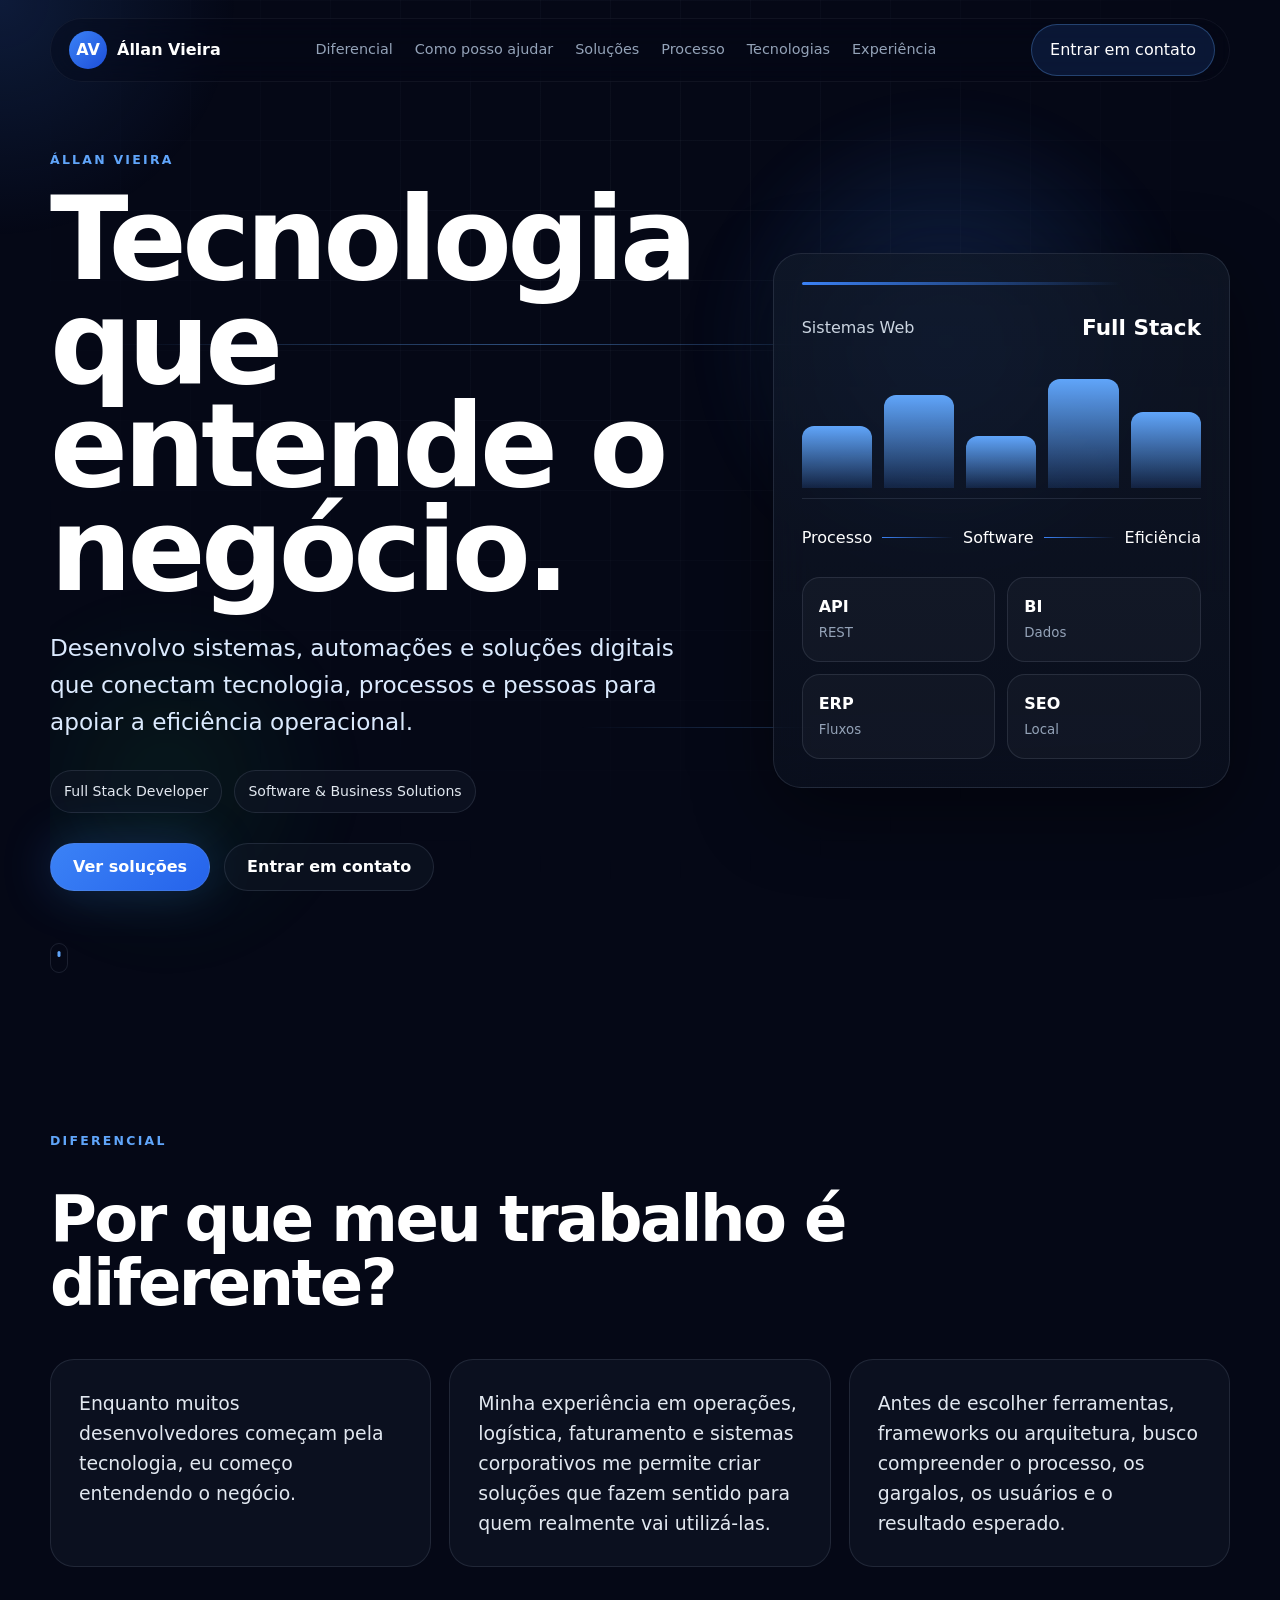
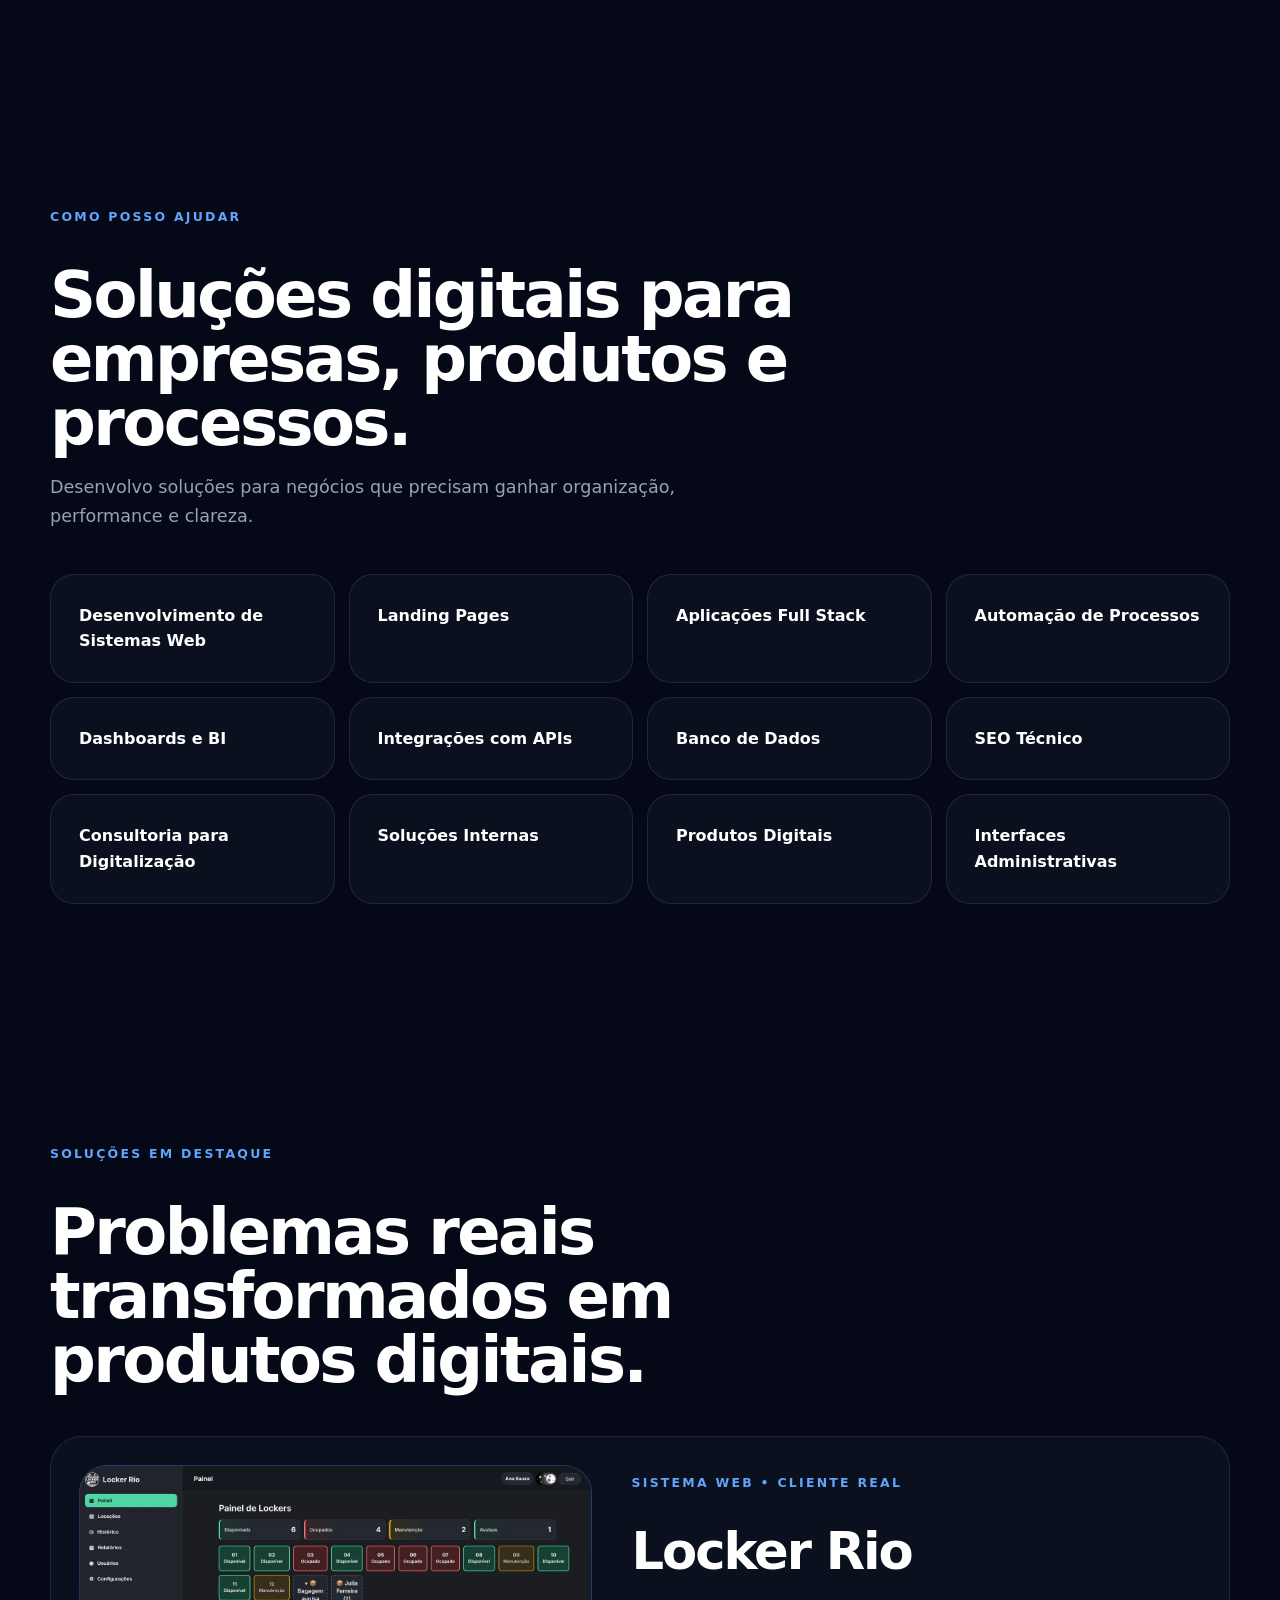
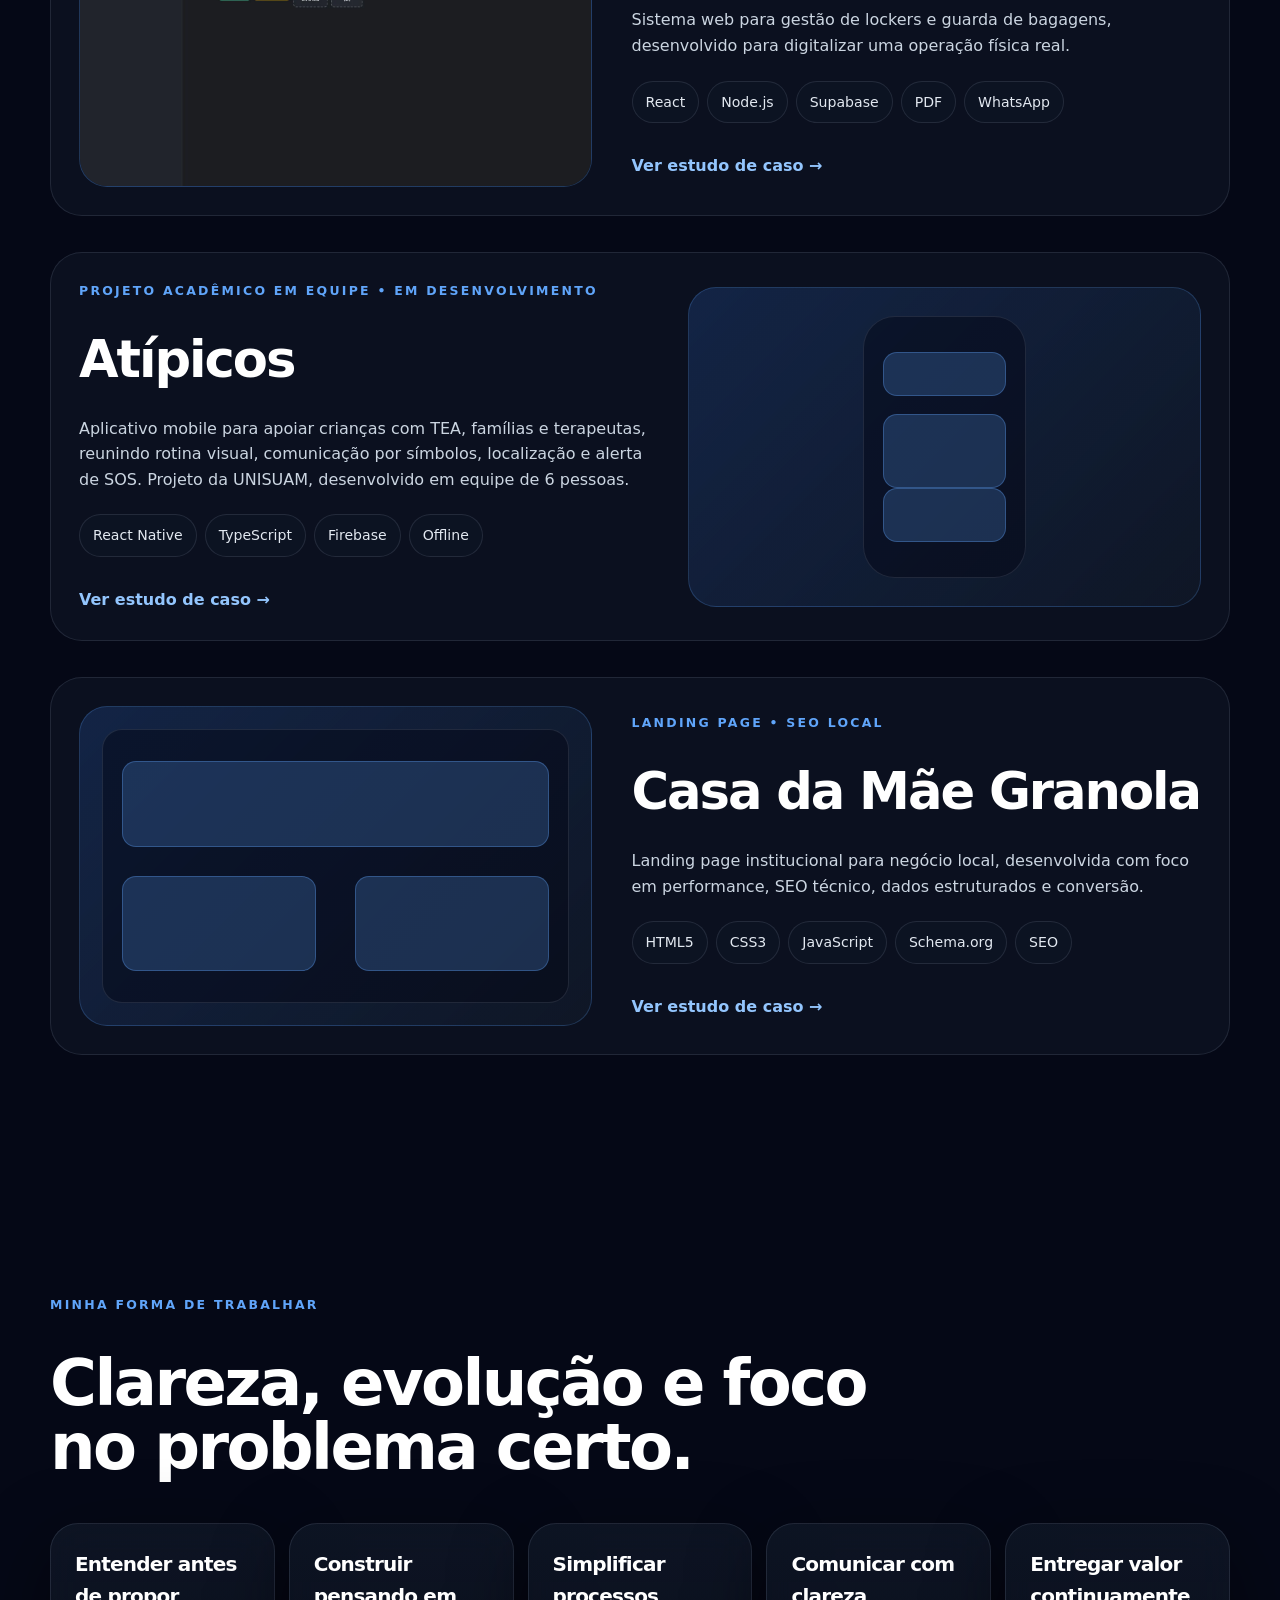
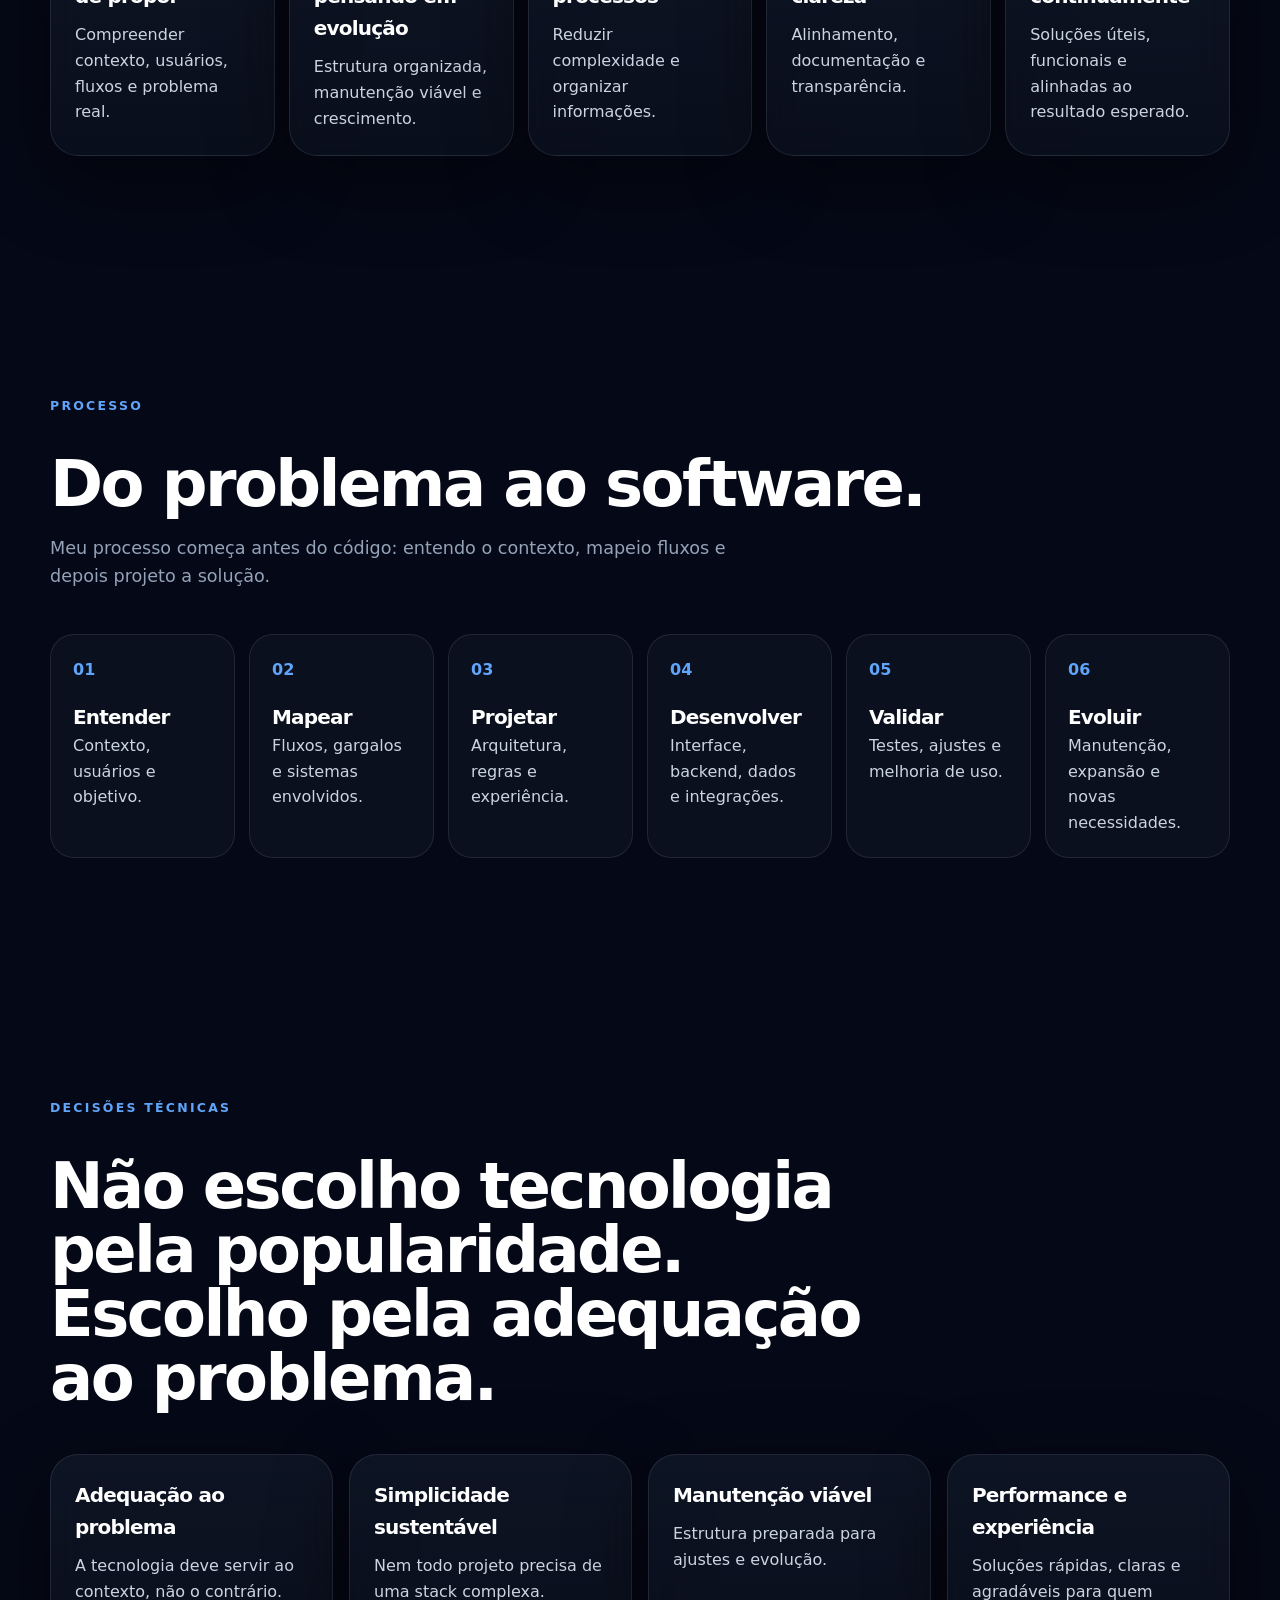
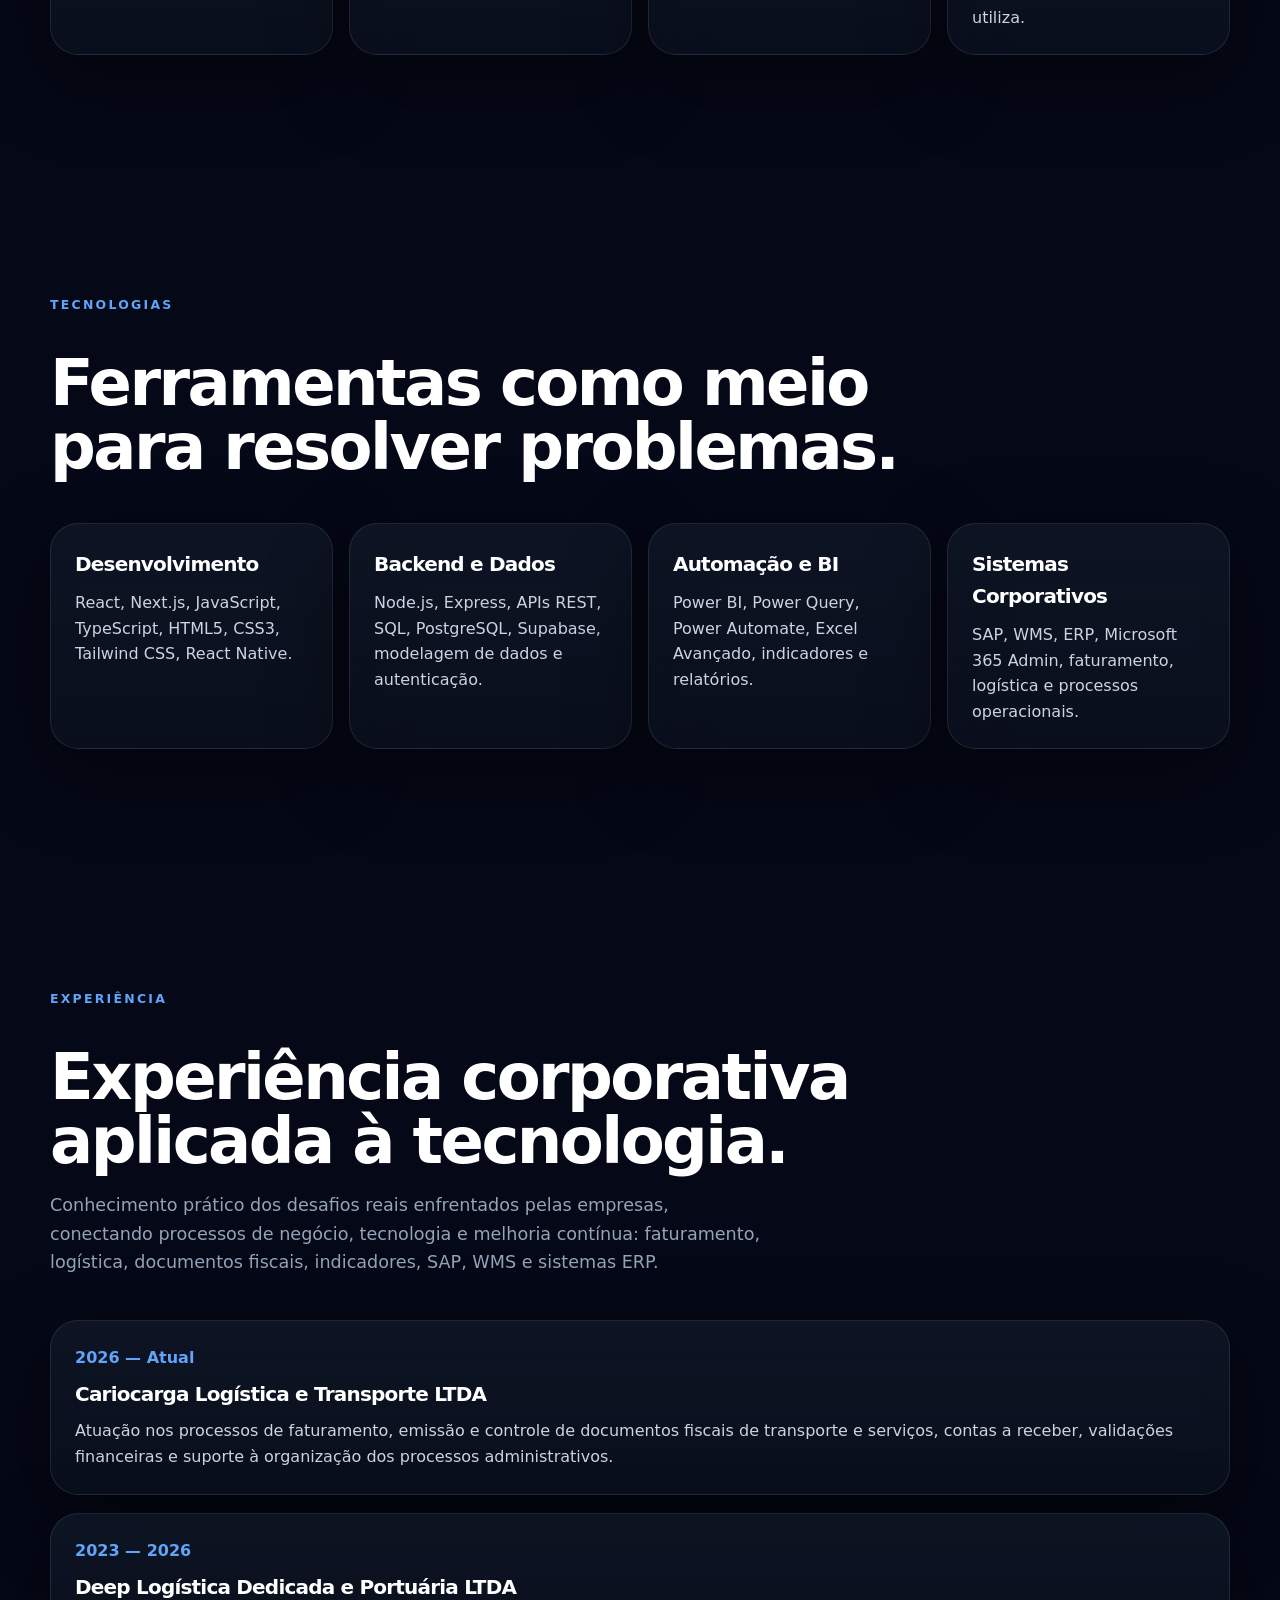
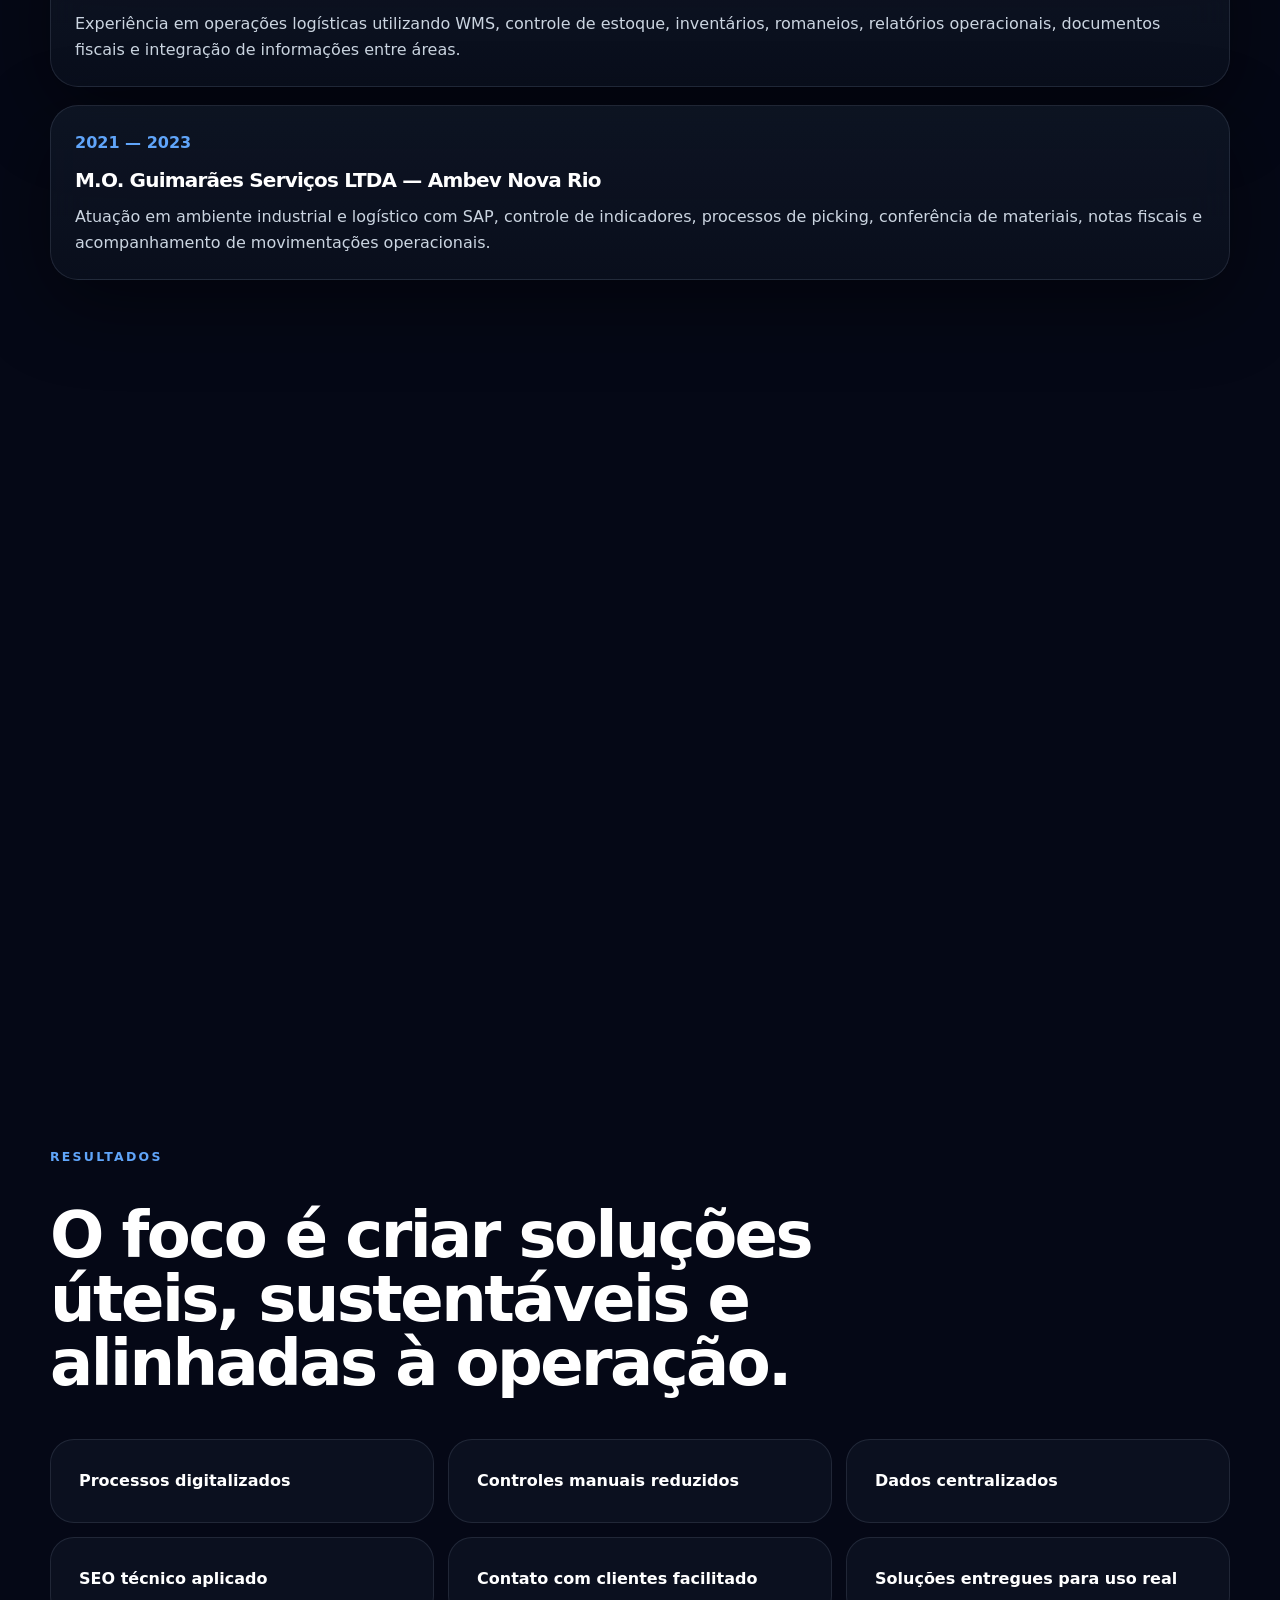
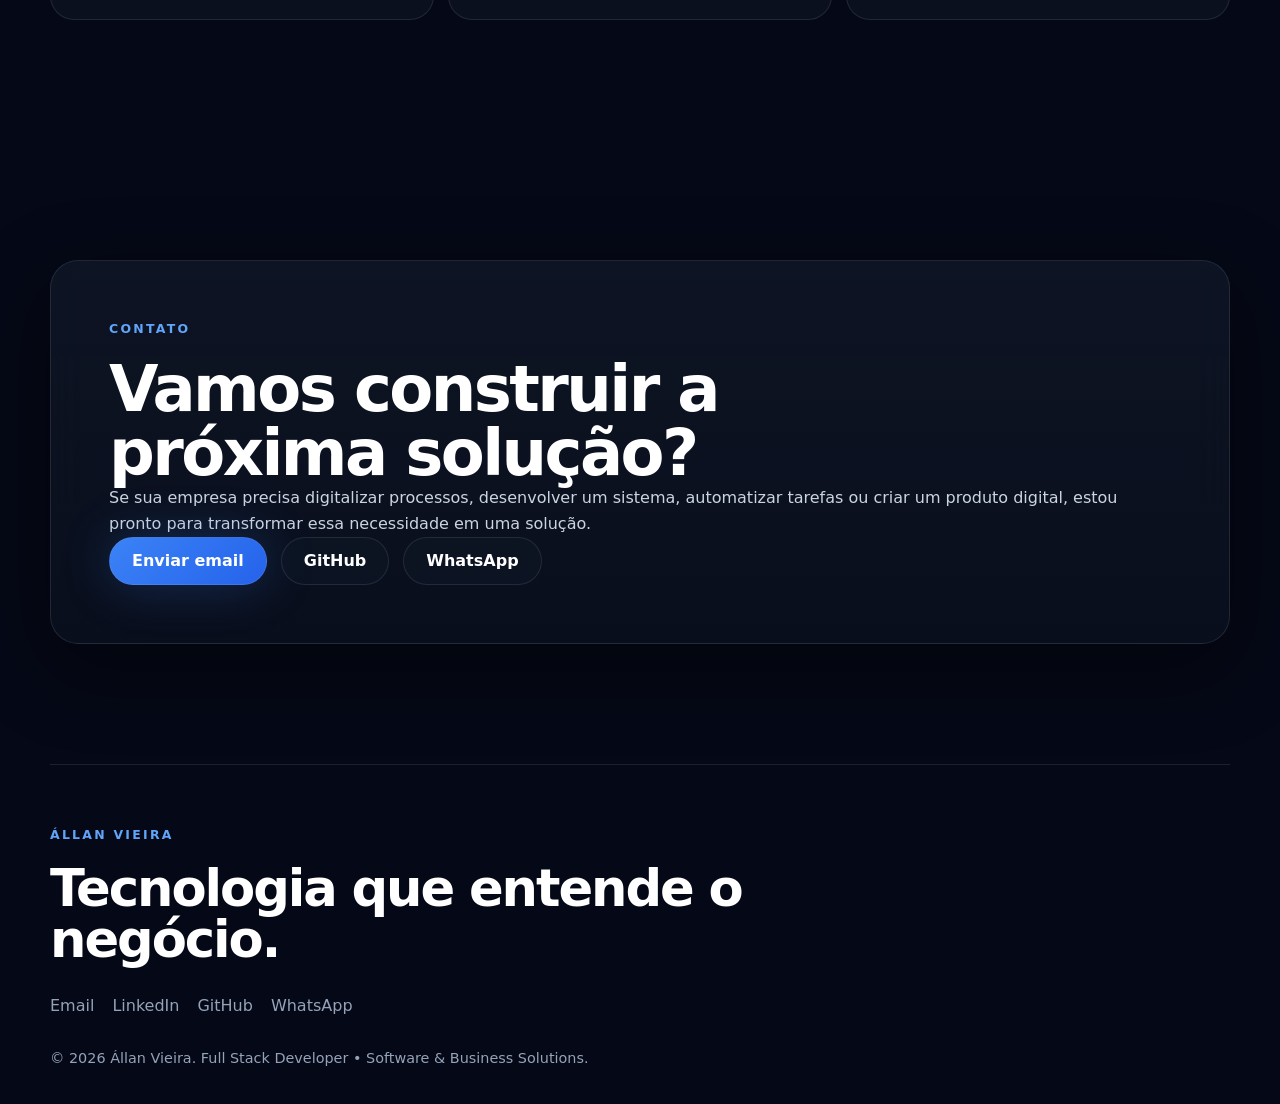
==== commit c0687c23: "site: corrige card e caso do Atípicos (projeto acadêmico em equipe, stack real) Co-Authored-By: Clau" ====
--- a/index.html
+++ b/index.html
@@ -1 +1 @@
-<!doctype html><html lang="pt-BR"><head><meta charset="utf-8"><meta name="viewport" content="width=device-width, initial-scale=1"><title>Állan Vieira | Desenvolvedor Web e Soluções para Negócios</title><meta name="description" content="Állan Vieira desenvolve sistemas web, automações e soluções digitais que conectam tecnologia, processos e pessoas. Conheça o Locker Rio, sistema em uso real, e outros projetos."><meta name="author" content="Állan Vieira"><meta name="robots" content="index,follow,max-image-preview:large"><meta name="theme-color" content="#050816"><link rel="canonical" href="https://allanvieira.com/"><meta property="og:type" content="website"><meta property="og:site_name" content="Állan Vieira"><meta property="og:locale" content="pt_BR"><meta property="og:title" content="Állan Vieira | Desenvolvedor Web e Soluções para Negócios"><meta property="og:description" content="Állan Vieira desenvolve sistemas web, automações e soluções digitais que conectam tecnologia, processos e pessoas. Conheça o Locker Rio, sistema em uso real, e outros projetos."><meta property="og:url" content="https://allanvieira.com/"><meta property="og:image" content="https://allanvieira.com/assets/og-image.png"><meta property="og:image:width" content="1200"><meta property="og:image:height" content="630"><meta property="og:image:alt" content="Állan Vieira — Tecnologia que entende o negócio"><meta name="twitter:card" content="summary_large_image"><meta name="twitter:title" content="Állan Vieira | Desenvolvedor Web e Soluções para Negócios"><meta name="twitter:description" content="Állan Vieira desenvolve sistemas web, automações e soluções digitais que conectam tecnologia, processos e pessoas. Conheça o Locker Rio, sistema em uso real, e outros projetos."><meta name="twitter:image" content="https://allanvieira.com/assets/og-image.png"><link rel="icon" href="assets/favicon.svg" type="image/svg+xml"><script type="application/ld+json">{"@context":"https://schema.org","@graph":[{"@type":"WebSite","@id":"https://allanvieira.com/#website","url":"https://allanvieira.com/","name":"Állan Vieira","inLanguage":"pt-BR","publisher":{"@id":"https://allanvieira.com/#person"}},{"@type":"Person","@id":"https://allanvieira.com/#person","name":"Állan Vieira","url":"https://allanvieira.com/","image":"https://allanvieira.com/assets/og-image.png","jobTitle":"Desenvolvedor Web","description":"Desenvolve sistemas web, automações e soluções digitais para negócios, com experiência prévia em faturamento e logística.","email":"mailto:allan@allanvieira.com","address":{"@type":"PostalAddress","addressLocality":"Rio de Janeiro","addressRegion":"RJ","addressCountry":"BR"},"alumniOf":{"@type":"CollegeOrUniversity","name":"UNISUAM"},"knowsAbout":["Desenvolvimento web","React","Node.js","Supabase","PostgreSQL","Automação de processos","Faturamento","Logística"],"sameAs":["https://github.com/VieiraAllan","https://www.linkedin.com/in/allanrvieira"]}]}</script><link rel="alternate" type="text/plain" href="/llms.txt" title="llms.txt"><link rel="stylesheet" href="assets/css/styles.css"></head><body><div class="noise"></div><div class="cursor-glow" data-cursor-glow></div><header class="site-header" data-header><a class="brand" href="index.html#home"><span class="brand-mark">AV</span><span class="brand-text">Állan Vieira</span></a><nav class="desktop-nav"><a href="index.html#diferencial">Diferencial</a><a href="index.html#ajuda">Como posso ajudar</a><a href="index.html#solucoes">Soluções</a><a href="index.html#processo">Processo</a><a href="index.html#tecnologias">Tecnologias</a><a href="index.html#experiencia">Experiência</a></nav><a class="nav-cta" href="index.html#contato">Entrar em contato</a><button class="menu-button" data-menu-button aria-label="Abrir menu"><span></span><span></span><span></span></button></header><div class="mobile-menu" data-mobile-menu><a href="index.html#diferencial">Diferencial</a><a href="index.html#ajuda">Como posso ajudar</a><a href="index.html#solucoes">Soluções</a><a href="index.html#processo">Processo</a><a href="index.html#tecnologias">Tecnologias</a><a href="index.html#experiencia">Experiência</a><a href="index.html#contato">Contato</a></div><main><section class="hero section" id="home"><div class="hero-bg"><span class="orb orb-one"></span><span class="orb orb-two"></span><span class="grid-lines"></span><span class="flow-line flow-a"></span><span class="flow-line flow-b"></span></div><div class="hero-content reveal"><p class="eyebrow">Állan Vieira</p><h1>Tecnologia que entende o negócio.</h1><p class="hero-lead">Desenvolvo sistemas, automações e soluções digitais que conectam tecnologia, processos e pessoas para apoiar a eficiência operacional.</p><div class="role-stack"><span>Full Stack Developer</span><span>Software & Business Solutions</span></div><div class="hero-actions"><a class="button primary" href="#solucoes">Ver soluções</a><a class="button secondary" href="#contato">Entrar em contato</a></div></div><aside class="hero-panel reveal"><div class="panel-topline"></div><div class="metric-row"><span>Sistemas Web</span><strong>Full Stack</strong></div><div class="mini-chart"><span style="height:52%"></span><span style="height:78%"></span><span style="height:44%"></span><span style="height:92%"></span><span style="height:64%"></span></div><div class="pipeline"><span>Processo</span><i></i><span>Software</span><i></i><span>Eficiência</span></div><div class="dashboard-grid"><div><strong>API</strong><small>REST</small></div><div><strong>BI</strong><small>Dados</small></div><div><strong>ERP</strong><small>Fluxos</small></div><div><strong>SEO</strong><small>Local</small></div></div></aside><div class="scroll-indicator"><span></span></div></section><section class="section difference" id="diferencial"><div class="section-heading reveal"><p class="eyebrow">Diferencial</p><h2>Por que meu trabalho é diferente?</h2></div><div class="difference-grid reveal"><p>Enquanto muitos desenvolvedores começam pela tecnologia, eu começo entendendo o negócio.</p><p>Minha experiência em operações, logística, faturamento e sistemas corporativos me permite criar soluções que fazem sentido para quem realmente vai utilizá-las.</p><p>Antes de escolher ferramentas, frameworks ou arquitetura, busco compreender o processo, os gargalos, os usuários e o resultado esperado.</p></div></section><section class="section" id="ajuda"><div class="section-heading reveal"><p class="eyebrow">Como posso ajudar</p><h2>Soluções digitais para empresas, produtos e processos.</h2><p>Desenvolvo soluções para negócios que precisam ganhar organização, performance e clareza.</p></div><div class="services-grid reveal"><article>Desenvolvimento de Sistemas Web</article><article>Landing Pages</article><article>Aplicações Full Stack</article><article>Automação de Processos</article><article>Dashboards e BI</article><article>Integrações com APIs</article><article>Banco de Dados</article><article>SEO Técnico</article><article>Consultoria para Digitalização</article><article>Soluções Internas</article><article>Produtos Digitais</article><article>Interfaces Administrativas</article></div></section><section class="section" id="solucoes"><div class="section-heading reveal"><p class="eyebrow">Soluções em destaque</p><h2>Problemas reais transformados em produtos digitais.</h2></div><div class="solutions-list"><article class="solution-card reveal"><a class="solution-visual shot-visual" href="cases/locker-rio.html" aria-label="Ver estudo de caso do Locker Rio"><img src="assets/screenshots/locker-rio/painel-dark.webp" alt="Painel do Locker Rio com a grade de lockers disponíveis, ocupados e em manutenção" width="1440" height="900" loading="lazy"></a><div><p class="eyebrow">Sistema Web • Cliente real</p><h3>Locker Rio</h3><p>Sistema web para gestão de lockers e guarda de bagagens, desenvolvido para digitalizar uma operação física real.</p><div class="badges"><span>React</span><span>Node.js</span><span>Supabase</span><span>PDF</span><span>WhatsApp</span></div><a class="text-link" href="cases/locker-rio.html">Ver estudo de caso →</a></div></article><article class="solution-card reverse reveal"><div class="solution-visual mobile-visual"><span></span><span></span><span></span></div><div><p class="eyebrow">Produto Digital • Em desenvolvimento</p><h3>Atípicos</h3><p>Aplicativo para apoiar pessoas com TEA, familiares e profissionais, reunindo rotina, comunicação, documentos e acompanhamento.</p><div class="badges"><span>React Native</span><span>UX</span><span>Acessibilidade</span><span>Offline</span></div><a class="text-link" href="cases/atipicos.html">Ver estudo de caso →</a></div></article><article class="solution-card reveal"><div class="solution-visual landing-visual"><span></span><span></span><span></span></div><div><p class="eyebrow">Landing Page • SEO local</p><h3>Casa da Mãe Granola</h3><p>Landing page institucional para negócio local, desenvolvida com foco em performance, SEO técnico, dados estruturados e conversão.</p><div class="badges"><span>HTML5</span><span>CSS3</span><span>JavaScript</span><span>Schema.org</span><span>SEO</span></div><a class="text-link" href="cases/casa-mae-granola.html">Ver estudo de caso →</a></div></article></div></section><section class="section" id="forma"><div class="section-heading reveal"><p class="eyebrow">Minha forma de trabalhar</p><h2>Clareza, evolução e foco no problema certo.</h2></div><div class="cards-five reveal"><article><h3>Entender antes de propor</h3><p>Compreender contexto, usuários, fluxos e problema real.</p></article><article><h3>Construir pensando em evolução</h3><p>Estrutura organizada, manutenção viável e crescimento.</p></article><article><h3>Simplificar processos</h3><p>Reduzir complexidade e organizar informações.</p></article><article><h3>Comunicar com clareza</h3><p>Alinhamento, documentação e transparência.</p></article><article><h3>Entregar valor continuamente</h3><p>Soluções úteis, funcionais e alinhadas ao resultado esperado.</p></article></div></section><section class="section" id="processo"><div class="section-heading reveal"><p class="eyebrow">Processo</p><h2>Do problema ao software.</h2><p>Meu processo começa antes do código: entendo o contexto, mapeio fluxos e depois projeto a solução.</p></div><div class="process-line reveal"><article><span>01</span><h3>Entender</h3><p>Contexto, usuários e objetivo.</p></article><article><span>02</span><h3>Mapear</h3><p>Fluxos, gargalos e sistemas envolvidos.</p></article><article><span>03</span><h3>Projetar</h3><p>Arquitetura, regras e experiência.</p></article><article><span>04</span><h3>Desenvolver</h3><p>Interface, backend, dados e integrações.</p></article><article><span>05</span><h3>Validar</h3><p>Testes, ajustes e melhoria de uso.</p></article><article><span>06</span><h3>Evoluir</h3><p>Manutenção, expansão e novas necessidades.</p></article></div></section><section class="section technical-decisions" id="decisoes"><div class="section-heading reveal"><p class="eyebrow">Decisões técnicas</p><h2>Não escolho tecnologia pela popularidade. Escolho pela adequação ao problema.</h2></div><div class="decision-grid reveal"><article><h3>Adequação ao problema</h3><p>A tecnologia deve servir ao contexto, não o contrário.</p></article><article><h3>Simplicidade sustentável</h3><p>Nem todo projeto precisa de uma stack complexa.</p></article><article><h3>Manutenção viável</h3><p>Estrutura preparada para ajustes e evolução.</p></article><article><h3>Performance e experiência</h3><p>Soluções rápidas, claras e agradáveis para quem utiliza.</p></article></div></section><section class="section" id="tecnologias"><div class="section-heading reveal"><p class="eyebrow">Tecnologias</p><h2>Ferramentas como meio para resolver problemas.</h2></div><div class="tech-grid reveal"><article><h3>Desenvolvimento</h3><p>React, Next.js, JavaScript, TypeScript, HTML5, CSS3, Tailwind CSS, React Native.</p></article><article><h3>Backend e Dados</h3><p>Node.js, Express, APIs REST, SQL, PostgreSQL, Supabase, modelagem de dados e autenticação.</p></article><article><h3>Automação e BI</h3><p>Power BI, Power Query, Power Automate, Excel Avançado, indicadores e relatórios.</p></article><article><h3>Sistemas Corporativos</h3><p>SAP, WMS, ERP, Microsoft 365 Admin, faturamento, logística e processos operacionais.</p></article></div></section><section class="section" id="experiencia"><div class="section-heading reveal"><p class="eyebrow">Experiência</p><h2>Experiência corporativa aplicada à tecnologia.</h2><p>Conhecimento prático dos desafios reais enfrentados pelas empresas, conectando processos de negócio, tecnologia e melhoria contínua: faturamento, logística, documentos fiscais, indicadores, SAP, WMS e sistemas ERP.</p></div><div class="timeline reveal"><article><span>2026 — Atual</span><h3>Cariocarga Logística e Transporte LTDA</h3><p>Atuação nos processos de faturamento, emissão e controle de documentos fiscais de transporte e serviços, contas a receber, validações financeiras e suporte à organização dos processos administrativos.</p></article><article><span>2023 — 2026</span><h3>Deep Logística Dedicada e Portuária LTDA</h3><p>Experiência em operações logísticas utilizando WMS, controle de estoque, inventários, romaneios, relatórios operacionais, documentos fiscais e integração de informações entre áreas.</p></article><article><span>2021 — 2023</span><h3>M.O. Guimarães Serviços LTDA — Ambev Nova Rio</h3><p>Atuação em ambiente industrial e logístico com SAP, controle de indicadores, processos de picking, conferência de materiais, notas fiscais e acompanhamento de movimentações operacionais.</p></article></div></section><section class="section" id="estudos"><div class="section-heading reveal"><p class="eyebrow">Atualmente estudando</p><h2>Evolução contínua em engenharia, arquitetura e qualidade.</h2></div><div class="study-cloud reveal"><span>Arquitetura de Software</span><span>Clean Architecture</span><span>Docker</span><span>Testes Automatizados</span><span>CI/CD</span><span>Cloud</span><span>IA aplicada a processos</span><span>Backend</span><span>Design de Sistemas</span><span>Performance Web</span></div></section><section class="section results" id="resultados"><div class="section-heading reveal"><p class="eyebrow">Resultados</p><h2>O foco é criar soluções úteis, sustentáveis e alinhadas à operação.</h2></div><div class="results-grid reveal"><article>Processos digitalizados</article><article>Controles manuais reduzidos</article><article>Dados centralizados</article><article>SEO técnico aplicado</article><article>Contato com clientes facilitado</article><article>Soluções entregues para uso real</article></div></section><section class="section contact" id="contato"><div class="contact-card reveal"><p class="eyebrow">Contato</p><h2>Vamos construir a próxima solução?</h2><p>Se sua empresa precisa digitalizar processos, desenvolver um sistema, automatizar tarefas ou criar um produto digital, estou pronto para transformar essa necessidade em uma solução.</p><div class="hero-actions"><a class="button primary" href="mailto:allan@allanvieira.com">Enviar email</a><a class="button secondary" href="https://github.com/VieiraAllan/" target="_blank" rel="noreferrer">GitHub</a><a class="button secondary" href="https://wa.me/5521992278409" target="_blank" rel="noreferrer">WhatsApp</a></div></div></section></main><footer class="footer"><div><p class="eyebrow">Állan Vieira</p><h2>Tecnologia que entende o negócio.</h2></div><div class="footer-links"><a href="mailto:allan@allanvieira.com">Email</a><a href="https://www.linkedin.com/in/allanrvieira" target="_blank" rel="noreferrer">LinkedIn</a><a href="https://github.com/VieiraAllan/" target="_blank" rel="noreferrer">GitHub</a><a href="https://wa.me/5521992278409" target="_blank" rel="noreferrer">WhatsApp</a></div><p class="copyright">© <span data-year></span> Állan Vieira. Full Stack Developer • Software & Business Solutions.</p></footer><script src="assets/js/main.js"></script></body></html>+<!doctype html><html lang="pt-BR"><head><meta charset="utf-8"><meta name="viewport" content="width=device-width, initial-scale=1"><title>Állan Vieira | Desenvolvedor Web e Soluções para Negócios</title><meta name="description" content="Állan Vieira desenvolve sistemas web, automações e soluções digitais que conectam tecnologia, processos e pessoas. Conheça o Locker Rio, sistema em uso real, e outros projetos."><meta name="author" content="Állan Vieira"><meta name="robots" content="index,follow,max-image-preview:large"><meta name="theme-color" content="#050816"><link rel="canonical" href="https://allanvieira.com/"><meta property="og:type" content="website"><meta property="og:site_name" content="Állan Vieira"><meta property="og:locale" content="pt_BR"><meta property="og:title" content="Állan Vieira | Desenvolvedor Web e Soluções para Negócios"><meta property="og:description" content="Állan Vieira desenvolve sistemas web, automações e soluções digitais que conectam tecnologia, processos e pessoas. Conheça o Locker Rio, sistema em uso real, e outros projetos."><meta property="og:url" content="https://allanvieira.com/"><meta property="og:image" content="https://allanvieira.com/assets/og-image.png"><meta property="og:image:width" content="1200"><meta property="og:image:height" content="630"><meta property="og:image:alt" content="Állan Vieira — Tecnologia que entende o negócio"><meta name="twitter:card" content="summary_large_image"><meta name="twitter:title" content="Állan Vieira | Desenvolvedor Web e Soluções para Negócios"><meta name="twitter:description" content="Állan Vieira desenvolve sistemas web, automações e soluções digitais que conectam tecnologia, processos e pessoas. Conheça o Locker Rio, sistema em uso real, e outros projetos."><meta name="twitter:image" content="https://allanvieira.com/assets/og-image.png"><link rel="icon" href="assets/favicon.svg" type="image/svg+xml"><script type="application/ld+json">{"@context":"https://schema.org","@graph":[{"@type":"WebSite","@id":"https://allanvieira.com/#website","url":"https://allanvieira.com/","name":"Állan Vieira","inLanguage":"pt-BR","publisher":{"@id":"https://allanvieira.com/#person"}},{"@type":"Person","@id":"https://allanvieira.com/#person","name":"Állan Vieira","url":"https://allanvieira.com/","image":"https://allanvieira.com/assets/og-image.png","jobTitle":"Desenvolvedor Web","description":"Desenvolve sistemas web, automações e soluções digitais para negócios, com experiência prévia em faturamento e logística.","email":"mailto:allan@allanvieira.com","address":{"@type":"PostalAddress","addressLocality":"Rio de Janeiro","addressRegion":"RJ","addressCountry":"BR"},"alumniOf":{"@type":"CollegeOrUniversity","name":"UNISUAM"},"knowsAbout":["Desenvolvimento web","React","Node.js","Supabase","PostgreSQL","Automação de processos","Faturamento","Logística"],"sameAs":["https://github.com/VieiraAllan","https://www.linkedin.com/in/allanrvieira"]}]}</script><link rel="alternate" type="text/plain" href="/llms.txt" title="llms.txt"><link rel="stylesheet" href="assets/css/styles.css"></head><body><div class="noise"></div><div class="cursor-glow" data-cursor-glow></div><header class="site-header" data-header><a class="brand" href="index.html#home"><span class="brand-mark">AV</span><span class="brand-text">Állan Vieira</span></a><nav class="desktop-nav"><a href="index.html#diferencial">Diferencial</a><a href="index.html#ajuda">Como posso ajudar</a><a href="index.html#solucoes">Soluções</a><a href="index.html#processo">Processo</a><a href="index.html#tecnologias">Tecnologias</a><a href="index.html#experiencia">Experiência</a></nav><a class="nav-cta" href="index.html#contato">Entrar em contato</a><button class="menu-button" data-menu-button aria-label="Abrir menu"><span></span><span></span><span></span></button></header><div class="mobile-menu" data-mobile-menu><a href="index.html#diferencial">Diferencial</a><a href="index.html#ajuda">Como posso ajudar</a><a href="index.html#solucoes">Soluções</a><a href="index.html#processo">Processo</a><a href="index.html#tecnologias">Tecnologias</a><a href="index.html#experiencia">Experiência</a><a href="index.html#contato">Contato</a></div><main><section class="hero section" id="home"><div class="hero-bg"><span class="orb orb-one"></span><span class="orb orb-two"></span><span class="grid-lines"></span><span class="flow-line flow-a"></span><span class="flow-line flow-b"></span></div><div class="hero-content reveal"><p class="eyebrow">Állan Vieira</p><h1>Tecnologia que entende o negócio.</h1><p class="hero-lead">Desenvolvo sistemas, automações e soluções digitais que conectam tecnologia, processos e pessoas para apoiar a eficiência operacional.</p><div class="role-stack"><span>Full Stack Developer</span><span>Software & Business Solutions</span></div><div class="hero-actions"><a class="button primary" href="#solucoes">Ver soluções</a><a class="button secondary" href="#contato">Entrar em contato</a></div></div><aside class="hero-panel reveal"><div class="panel-topline"></div><div class="metric-row"><span>Sistemas Web</span><strong>Full Stack</strong></div><div class="mini-chart"><span style="height:52%"></span><span style="height:78%"></span><span style="height:44%"></span><span style="height:92%"></span><span style="height:64%"></span></div><div class="pipeline"><span>Processo</span><i></i><span>Software</span><i></i><span>Eficiência</span></div><div class="dashboard-grid"><div><strong>API</strong><small>REST</small></div><div><strong>BI</strong><small>Dados</small></div><div><strong>ERP</strong><small>Fluxos</small></div><div><strong>SEO</strong><small>Local</small></div></div></aside><div class="scroll-indicator"><span></span></div></section><section class="section difference" id="diferencial"><div class="section-heading reveal"><p class="eyebrow">Diferencial</p><h2>Por que meu trabalho é diferente?</h2></div><div class="difference-grid reveal"><p>Enquanto muitos desenvolvedores começam pela tecnologia, eu começo entendendo o negócio.</p><p>Minha experiência em operações, logística, faturamento e sistemas corporativos me permite criar soluções que fazem sentido para quem realmente vai utilizá-las.</p><p>Antes de escolher ferramentas, frameworks ou arquitetura, busco compreender o processo, os gargalos, os usuários e o resultado esperado.</p></div></section><section class="section" id="ajuda"><div class="section-heading reveal"><p class="eyebrow">Como posso ajudar</p><h2>Soluções digitais para empresas, produtos e processos.</h2><p>Desenvolvo soluções para negócios que precisam ganhar organização, performance e clareza.</p></div><div class="services-grid reveal"><article>Desenvolvimento de Sistemas Web</article><article>Landing Pages</article><article>Aplicações Full Stack</article><article>Automação de Processos</article><article>Dashboards e BI</article><article>Integrações com APIs</article><article>Banco de Dados</article><article>SEO Técnico</article><article>Consultoria para Digitalização</article><article>Soluções Internas</article><article>Produtos Digitais</article><article>Interfaces Administrativas</article></div></section><section class="section" id="solucoes"><div class="section-heading reveal"><p class="eyebrow">Soluções em destaque</p><h2>Problemas reais transformados em produtos digitais.</h2></div><div class="solutions-list"><article class="solution-card reveal"><a class="solution-visual shot-visual" href="cases/locker-rio.html" aria-label="Ver estudo de caso do Locker Rio"><img src="assets/screenshots/locker-rio/painel-dark.webp" alt="Painel do Locker Rio com a grade de lockers disponíveis, ocupados e em manutenção" width="1440" height="900" loading="lazy"></a><div><p class="eyebrow">Sistema Web • Cliente real</p><h3>Locker Rio</h3><p>Sistema web para gestão de lockers e guarda de bagagens, desenvolvido para digitalizar uma operação física real.</p><div class="badges"><span>React</span><span>Node.js</span><span>Supabase</span><span>PDF</span><span>WhatsApp</span></div><a class="text-link" href="cases/locker-rio.html">Ver estudo de caso →</a></div></article><article class="solution-card reverse reveal"><div class="solution-visual mobile-visual"><span></span><span></span><span></span></div><div><p class="eyebrow">Projeto acadêmico em equipe • Em desenvolvimento</p><h3>Atípicos</h3><p>Aplicativo mobile para apoiar crianças com TEA, famílias e terapeutas, reunindo rotina visual, comunicação por símbolos, localização e alerta de SOS. Projeto da UNISUAM, desenvolvido em equipe de 6 pessoas.</p><div class="badges"><span>React Native</span><span>TypeScript</span><span>Firebase</span><span>Offline</span></div><a class="text-link" href="cases/atipicos.html">Ver estudo de caso →</a></div></article><article class="solution-card reveal"><div class="solution-visual landing-visual"><span></span><span></span><span></span></div><div><p class="eyebrow">Landing Page • SEO local</p><h3>Casa da Mãe Granola</h3><p>Landing page institucional para negócio local, desenvolvida com foco em performance, SEO técnico, dados estruturados e conversão.</p><div class="badges"><span>HTML5</span><span>CSS3</span><span>JavaScript</span><span>Schema.org</span><span>SEO</span></div><a class="text-link" href="cases/casa-mae-granola.html">Ver estudo de caso →</a></div></article></div></section><section class="section" id="forma"><div class="section-heading reveal"><p class="eyebrow">Minha forma de trabalhar</p><h2>Clareza, evolução e foco no problema certo.</h2></div><div class="cards-five reveal"><article><h3>Entender antes de propor</h3><p>Compreender contexto, usuários, fluxos e problema real.</p></article><article><h3>Construir pensando em evolução</h3><p>Estrutura organizada, manutenção viável e crescimento.</p></article><article><h3>Simplificar processos</h3><p>Reduzir complexidade e organizar informações.</p></article><article><h3>Comunicar com clareza</h3><p>Alinhamento, documentação e transparência.</p></article><article><h3>Entregar valor continuamente</h3><p>Soluções úteis, funcionais e alinhadas ao resultado esperado.</p></article></div></section><section class="section" id="processo"><div class="section-heading reveal"><p class="eyebrow">Processo</p><h2>Do problema ao software.</h2><p>Meu processo começa antes do código: entendo o contexto, mapeio fluxos e depois projeto a solução.</p></div><div class="process-line reveal"><article><span>01</span><h3>Entender</h3><p>Contexto, usuários e objetivo.</p></article><article><span>02</span><h3>Mapear</h3><p>Fluxos, gargalos e sistemas envolvidos.</p></article><article><span>03</span><h3>Projetar</h3><p>Arquitetura, regras e experiência.</p></article><article><span>04</span><h3>Desenvolver</h3><p>Interface, backend, dados e integrações.</p></article><article><span>05</span><h3>Validar</h3><p>Testes, ajustes e melhoria de uso.</p></article><article><span>06</span><h3>Evoluir</h3><p>Manutenção, expansão e novas necessidades.</p></article></div></section><section class="section technical-decisions" id="decisoes"><div class="section-heading reveal"><p class="eyebrow">Decisões técnicas</p><h2>Não escolho tecnologia pela popularidade. Escolho pela adequação ao problema.</h2></div><div class="decision-grid reveal"><article><h3>Adequação ao problema</h3><p>A tecnologia deve servir ao contexto, não o contrário.</p></article><article><h3>Simplicidade sustentável</h3><p>Nem todo projeto precisa de uma stack complexa.</p></article><article><h3>Manutenção viável</h3><p>Estrutura preparada para ajustes e evolução.</p></article><article><h3>Performance e experiência</h3><p>Soluções rápidas, claras e agradáveis para quem utiliza.</p></article></div></section><section class="section" id="tecnologias"><div class="section-heading reveal"><p class="eyebrow">Tecnologias</p><h2>Ferramentas como meio para resolver problemas.</h2></div><div class="tech-grid reveal"><article><h3>Desenvolvimento</h3><p>React, Next.js, JavaScript, TypeScript, HTML5, CSS3, Tailwind CSS, React Native.</p></article><article><h3>Backend e Dados</h3><p>Node.js, Express, APIs REST, SQL, PostgreSQL, Supabase, modelagem de dados e autenticação.</p></article><article><h3>Automação e BI</h3><p>Power BI, Power Query, Power Automate, Excel Avançado, indicadores e relatórios.</p></article><article><h3>Sistemas Corporativos</h3><p>SAP, WMS, ERP, Microsoft 365 Admin, faturamento, logística e processos operacionais.</p></article></div></section><section class="section" id="experiencia"><div class="section-heading reveal"><p class="eyebrow">Experiência</p><h2>Experiência corporativa aplicada à tecnologia.</h2><p>Conhecimento prático dos desafios reais enfrentados pelas empresas, conectando processos de negócio, tecnologia e melhoria contínua: faturamento, logística, documentos fiscais, indicadores, SAP, WMS e sistemas ERP.</p></div><div class="timeline reveal"><article><span>2026 — Atual</span><h3>Cariocarga Logística e Transporte LTDA</h3><p>Atuação nos processos de faturamento, emissão e controle de documentos fiscais de transporte e serviços, contas a receber, validações financeiras e suporte à organização dos processos administrativos.</p></article><article><span>2023 — 2026</span><h3>Deep Logística Dedicada e Portuária LTDA</h3><p>Experiência em operações logísticas utilizando WMS, controle de estoque, inventários, romaneios, relatórios operacionais, documentos fiscais e integração de informações entre áreas.</p></article><article><span>2021 — 2023</span><h3>M.O. Guimarães Serviços LTDA — Ambev Nova Rio</h3><p>Atuação em ambiente industrial e logístico com SAP, controle de indicadores, processos de picking, conferência de materiais, notas fiscais e acompanhamento de movimentações operacionais.</p></article></div></section><section class="section" id="estudos"><div class="section-heading reveal"><p class="eyebrow">Atualmente estudando</p><h2>Evolução contínua em engenharia, arquitetura e qualidade.</h2></div><div class="study-cloud reveal"><span>Arquitetura de Software</span><span>Clean Architecture</span><span>Docker</span><span>Testes Automatizados</span><span>CI/CD</span><span>Cloud</span><span>IA aplicada a processos</span><span>Backend</span><span>Design de Sistemas</span><span>Performance Web</span></div></section><section class="section results" id="resultados"><div class="section-heading reveal"><p class="eyebrow">Resultados</p><h2>O foco é criar soluções úteis, sustentáveis e alinhadas à operação.</h2></div><div class="results-grid reveal"><article>Processos digitalizados</article><article>Controles manuais reduzidos</article><article>Dados centralizados</article><article>SEO técnico aplicado</article><article>Contato com clientes facilitado</article><article>Soluções entregues para uso real</article></div></section><section class="section contact" id="contato"><div class="contact-card reveal"><p class="eyebrow">Contato</p><h2>Vamos construir a próxima solução?</h2><p>Se sua empresa precisa digitalizar processos, desenvolver um sistema, automatizar tarefas ou criar um produto digital, estou pronto para transformar essa necessidade em uma solução.</p><div class="hero-actions"><a class="button primary" href="mailto:allan@allanvieira.com">Enviar email</a><a class="button secondary" href="https://github.com/VieiraAllan/" target="_blank" rel="noreferrer">GitHub</a><a class="button secondary" href="https://wa.me/5521992278409" target="_blank" rel="noreferrer">WhatsApp</a></div></div></section></main><footer class="footer"><div><p class="eyebrow">Állan Vieira</p><h2>Tecnologia que entende o negócio.</h2></div><div class="footer-links"><a href="mailto:allan@allanvieira.com">Email</a><a href="https://www.linkedin.com/in/allanrvieira" target="_blank" rel="noreferrer">LinkedIn</a><a href="https://github.com/VieiraAllan/" target="_blank" rel="noreferrer">GitHub</a><a href="https://wa.me/5521992278409" target="_blank" rel="noreferrer">WhatsApp</a></div><p class="copyright">© <span data-year></span> Állan Vieira. Full Stack Developer • Software & Business Solutions.</p></footer><script src="assets/js/main.js"></script></body></html>
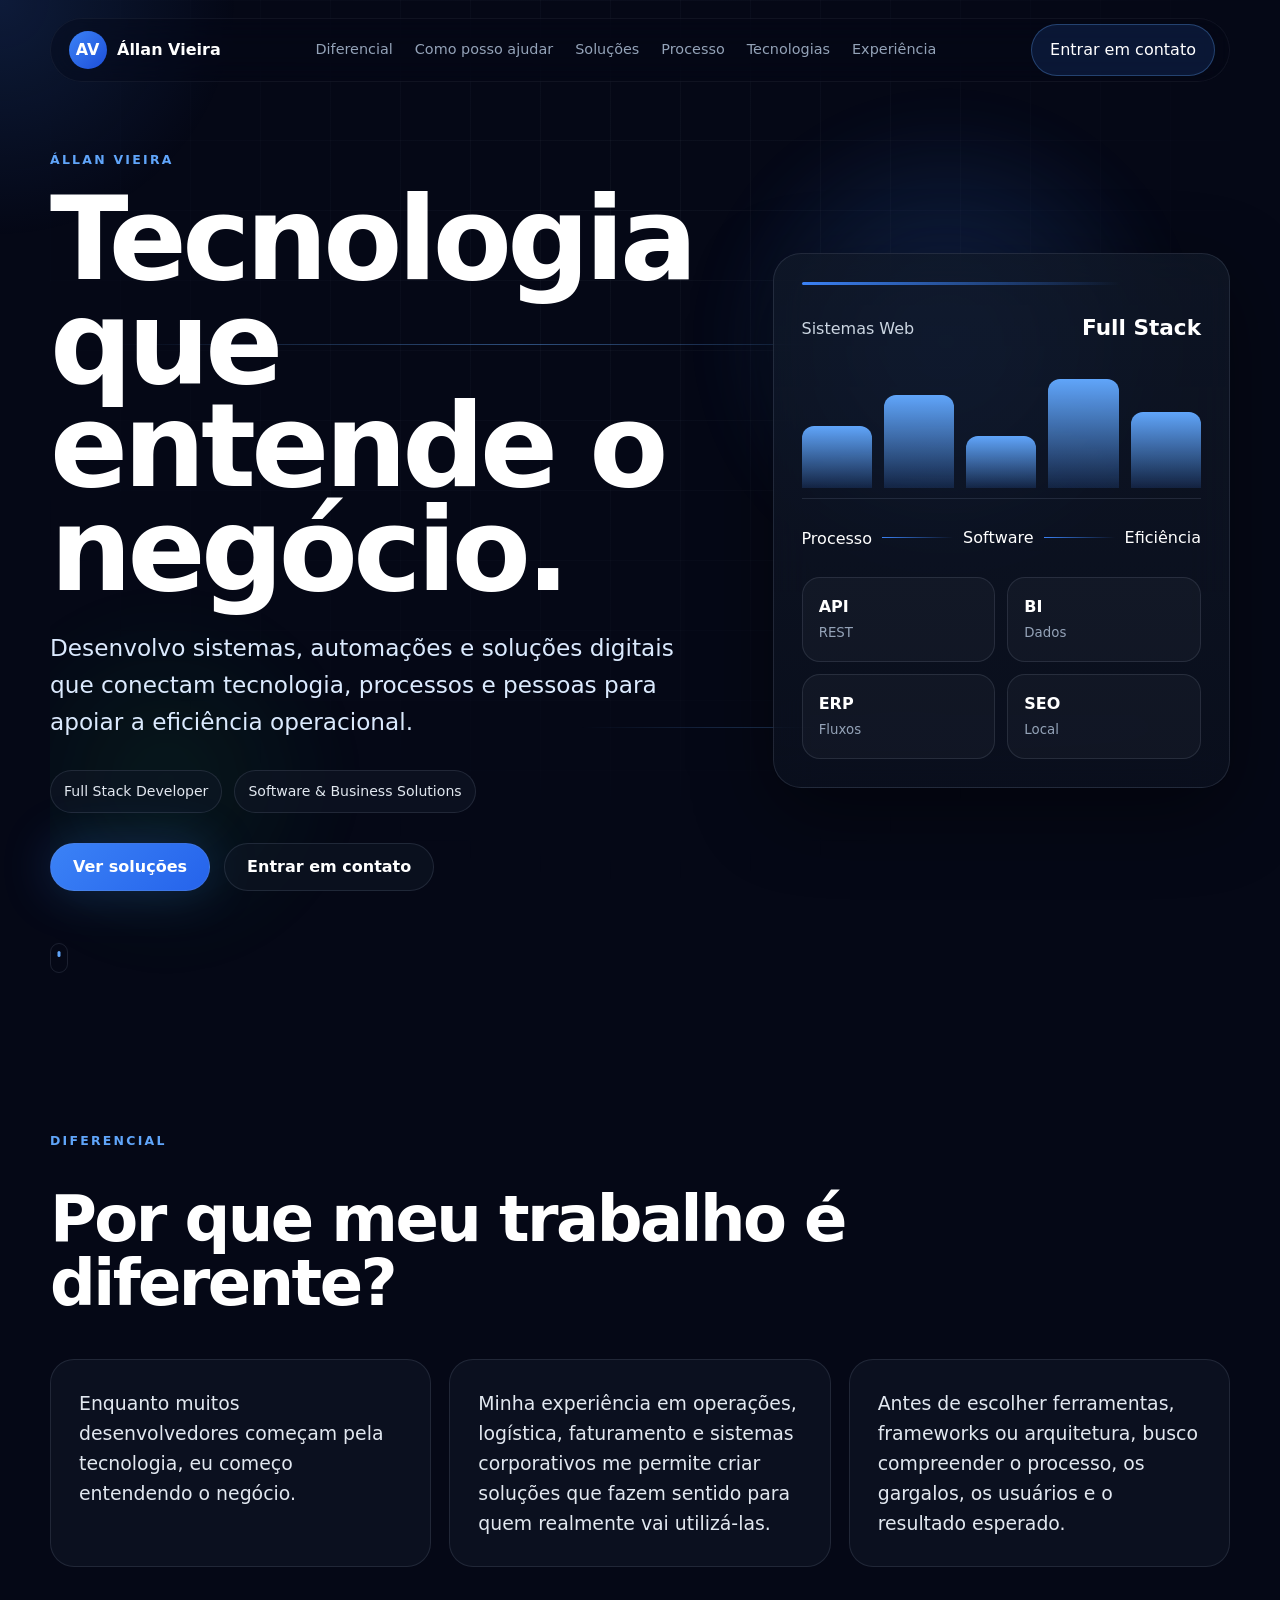
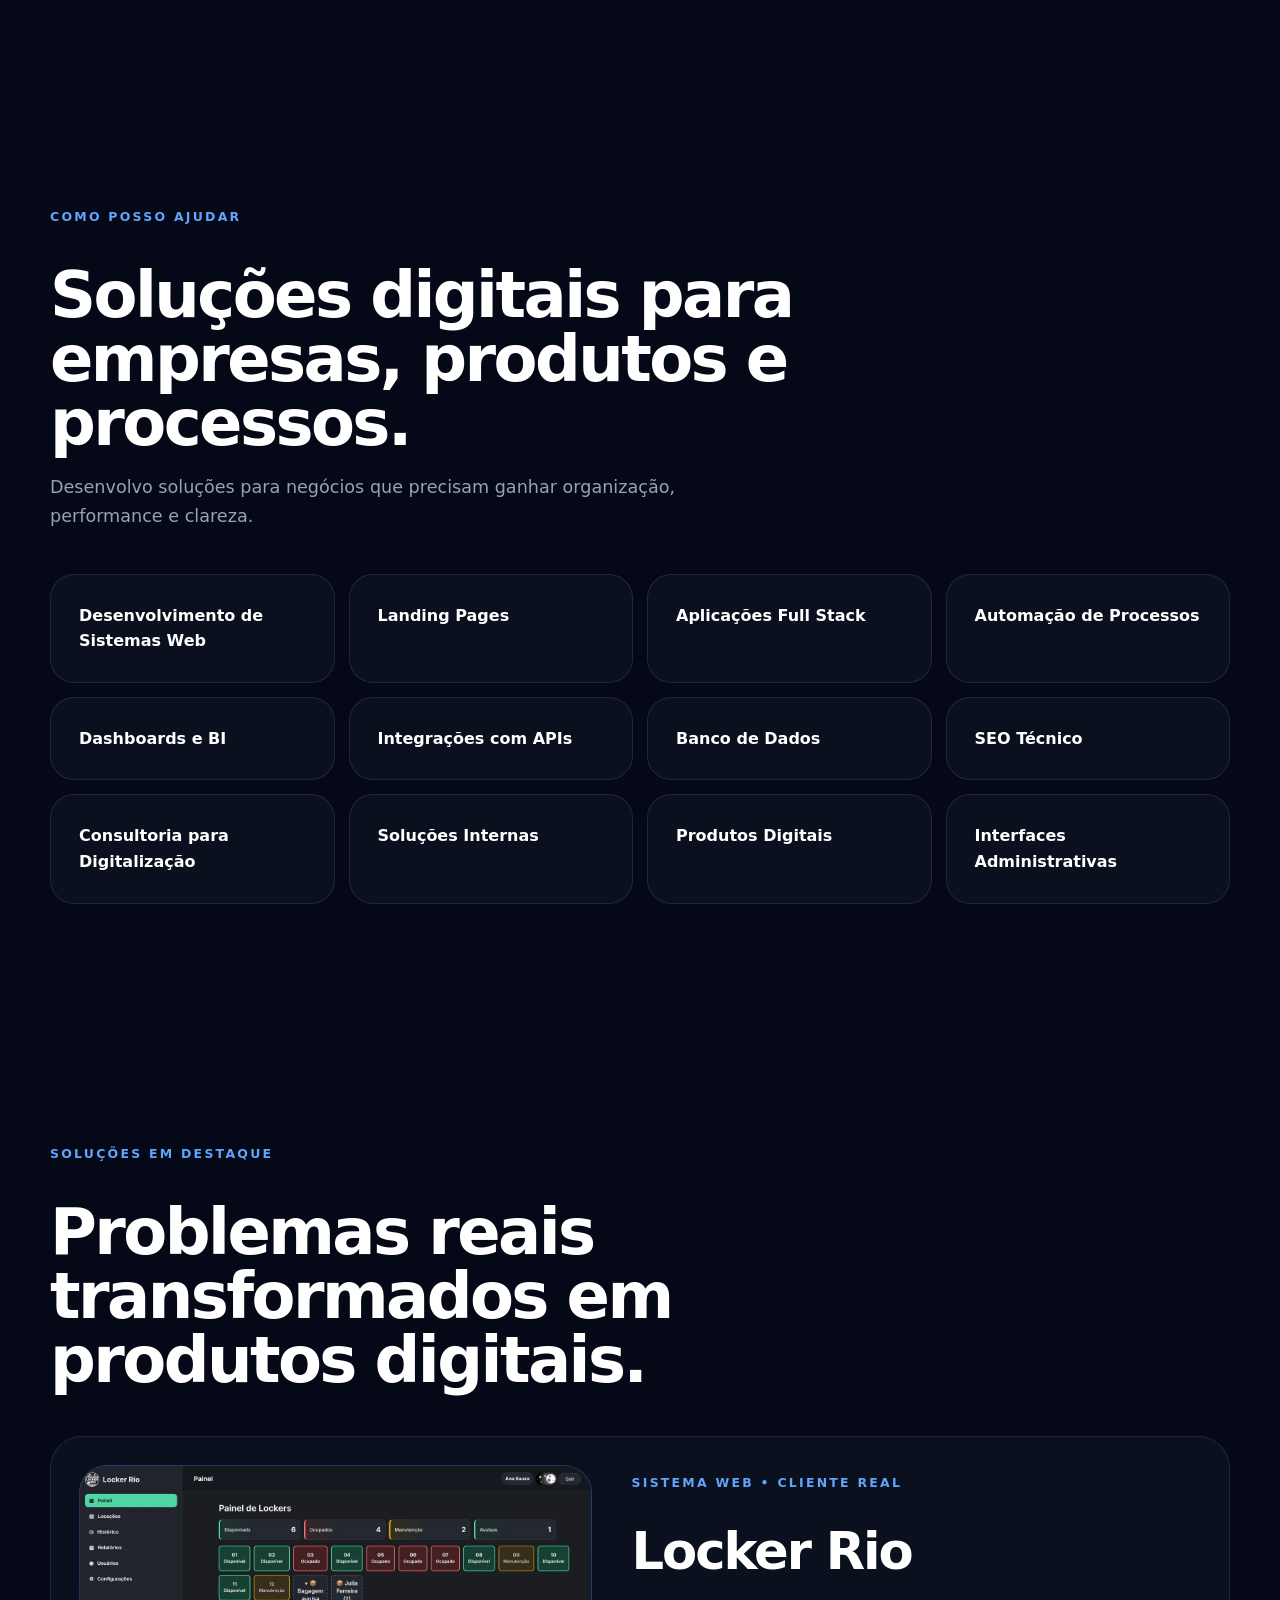
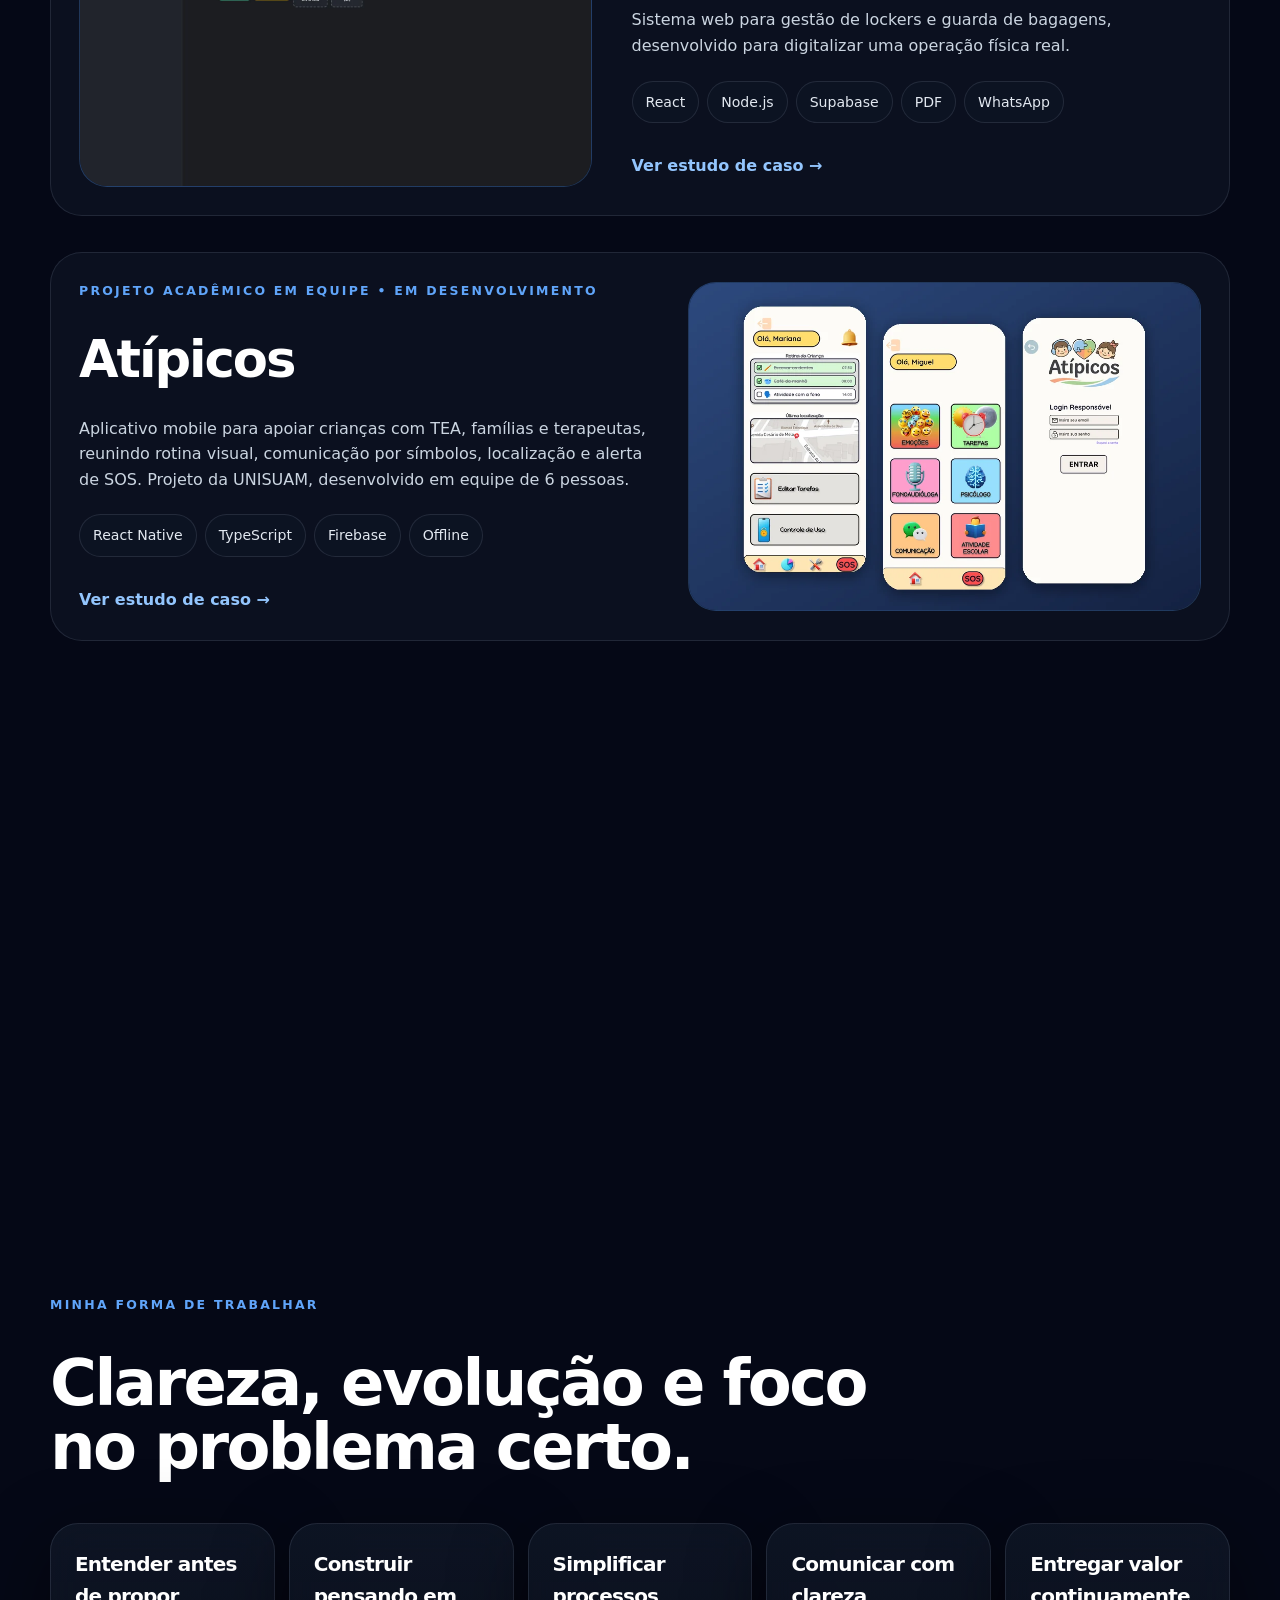
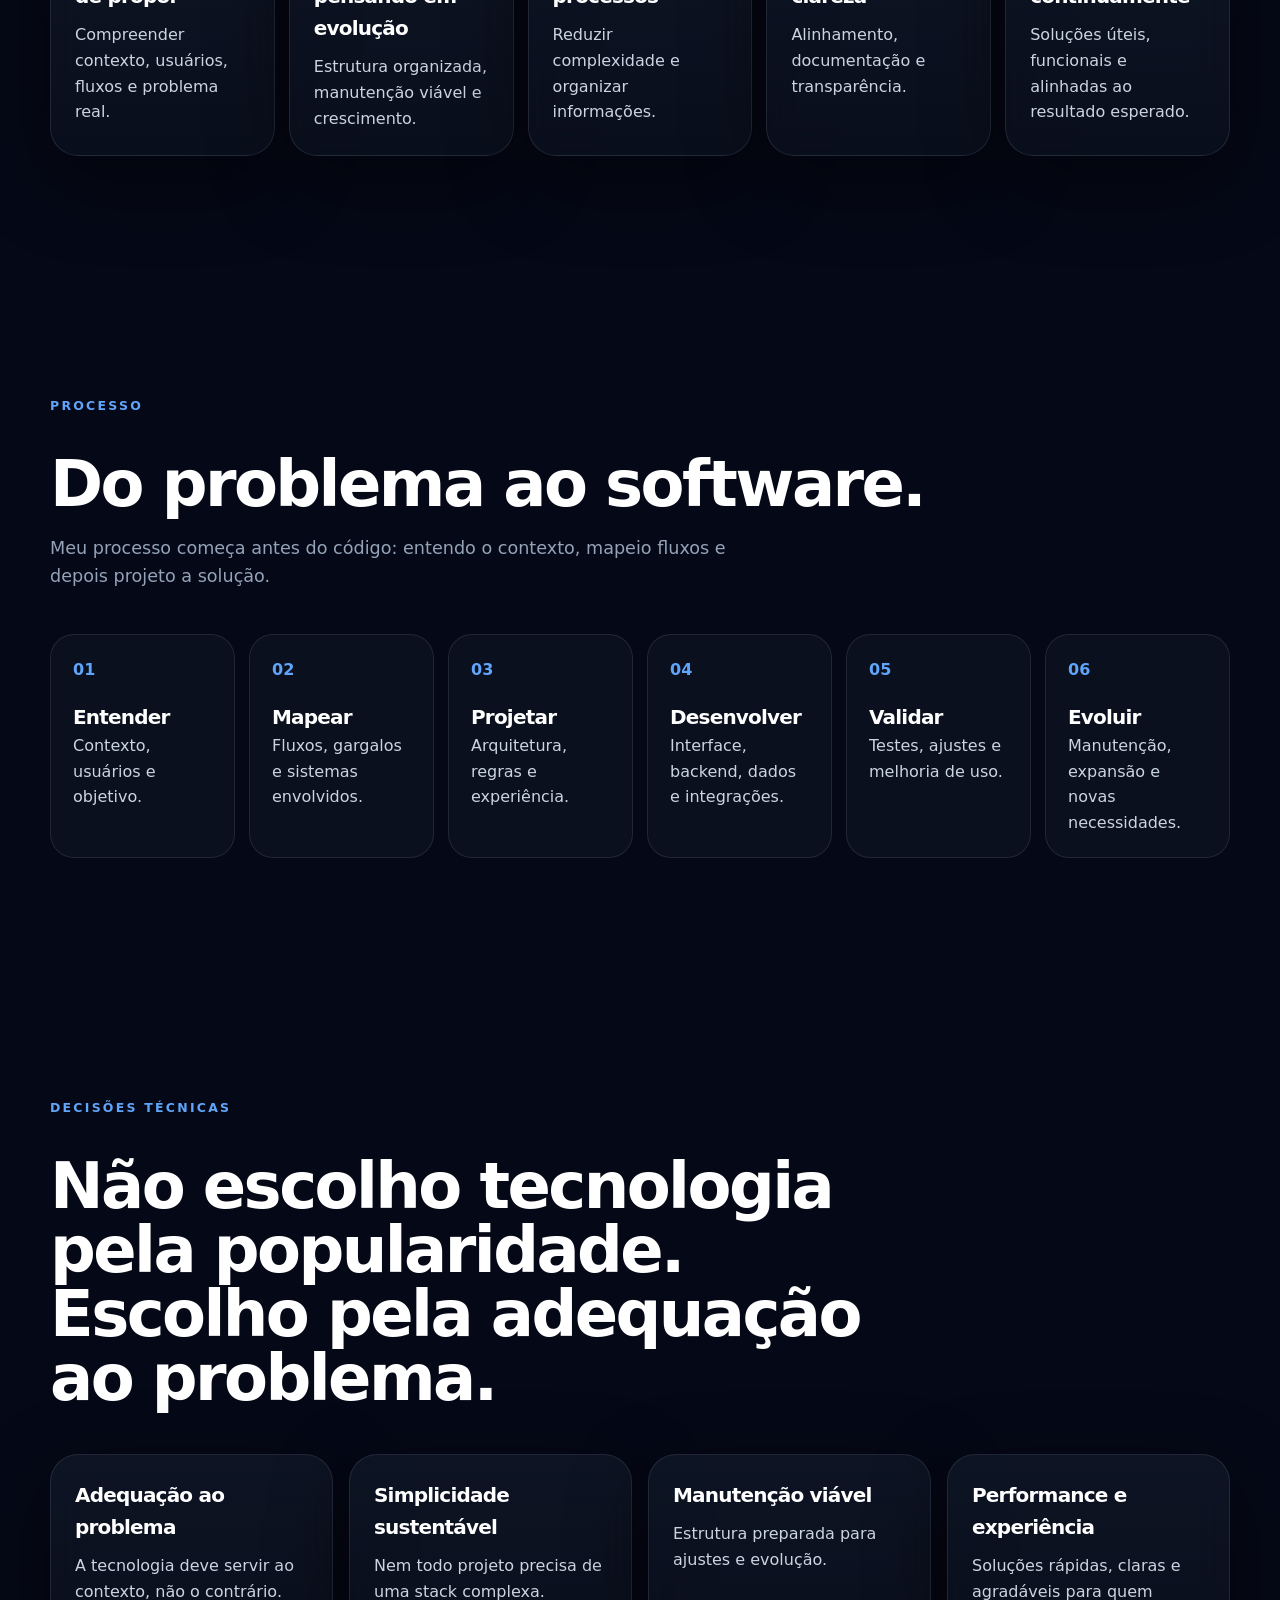
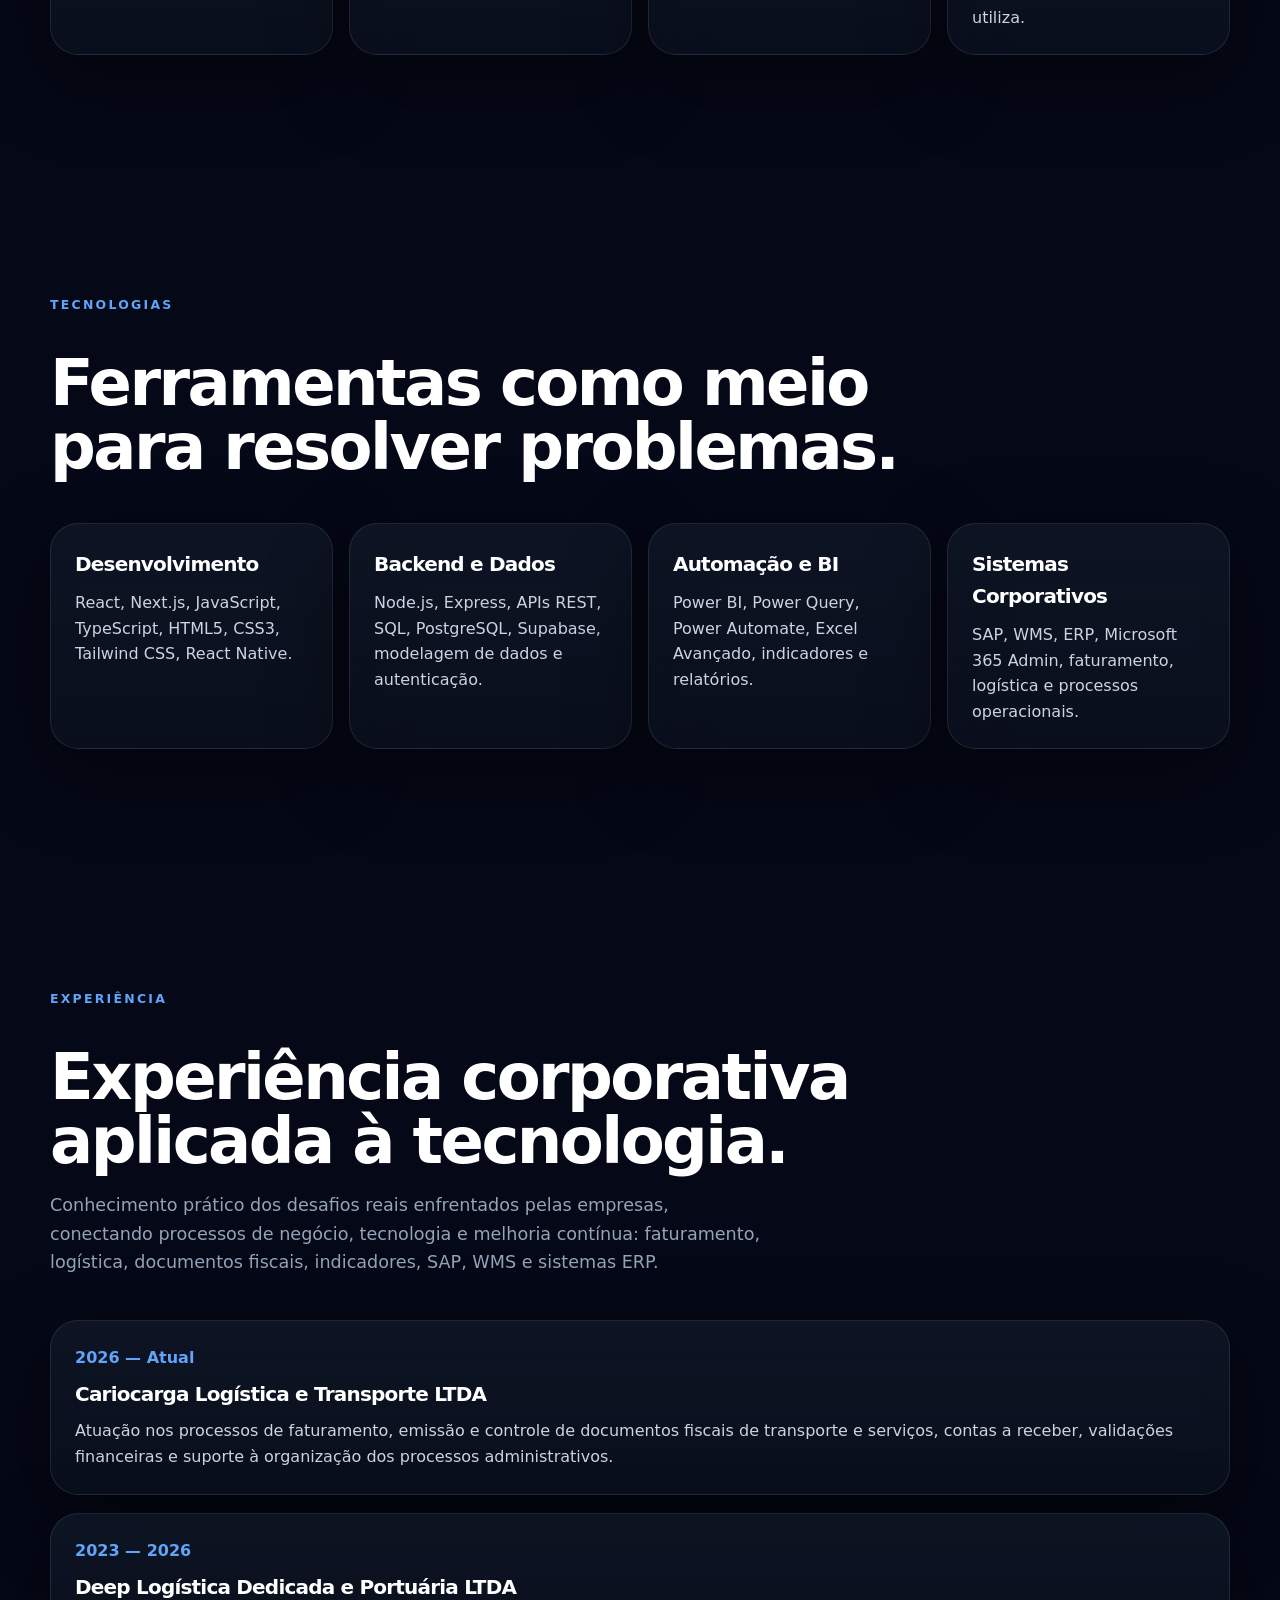
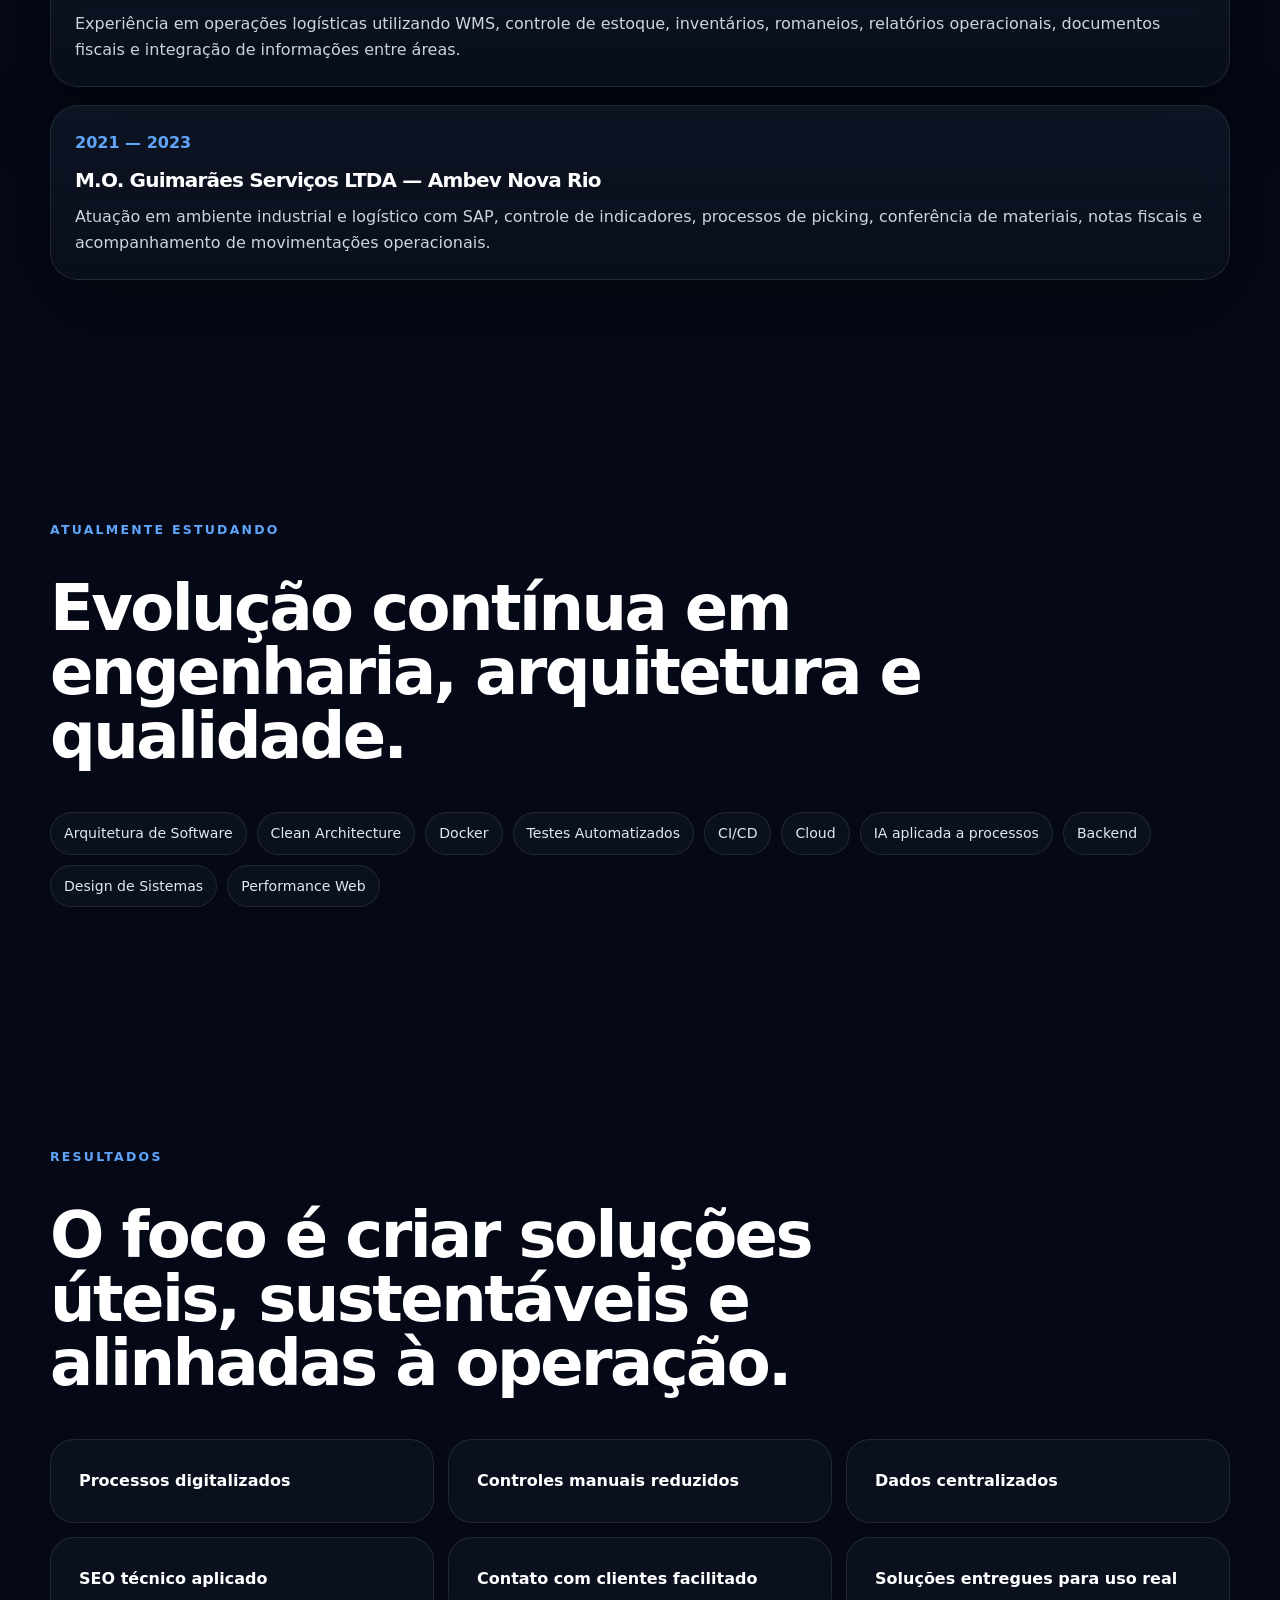
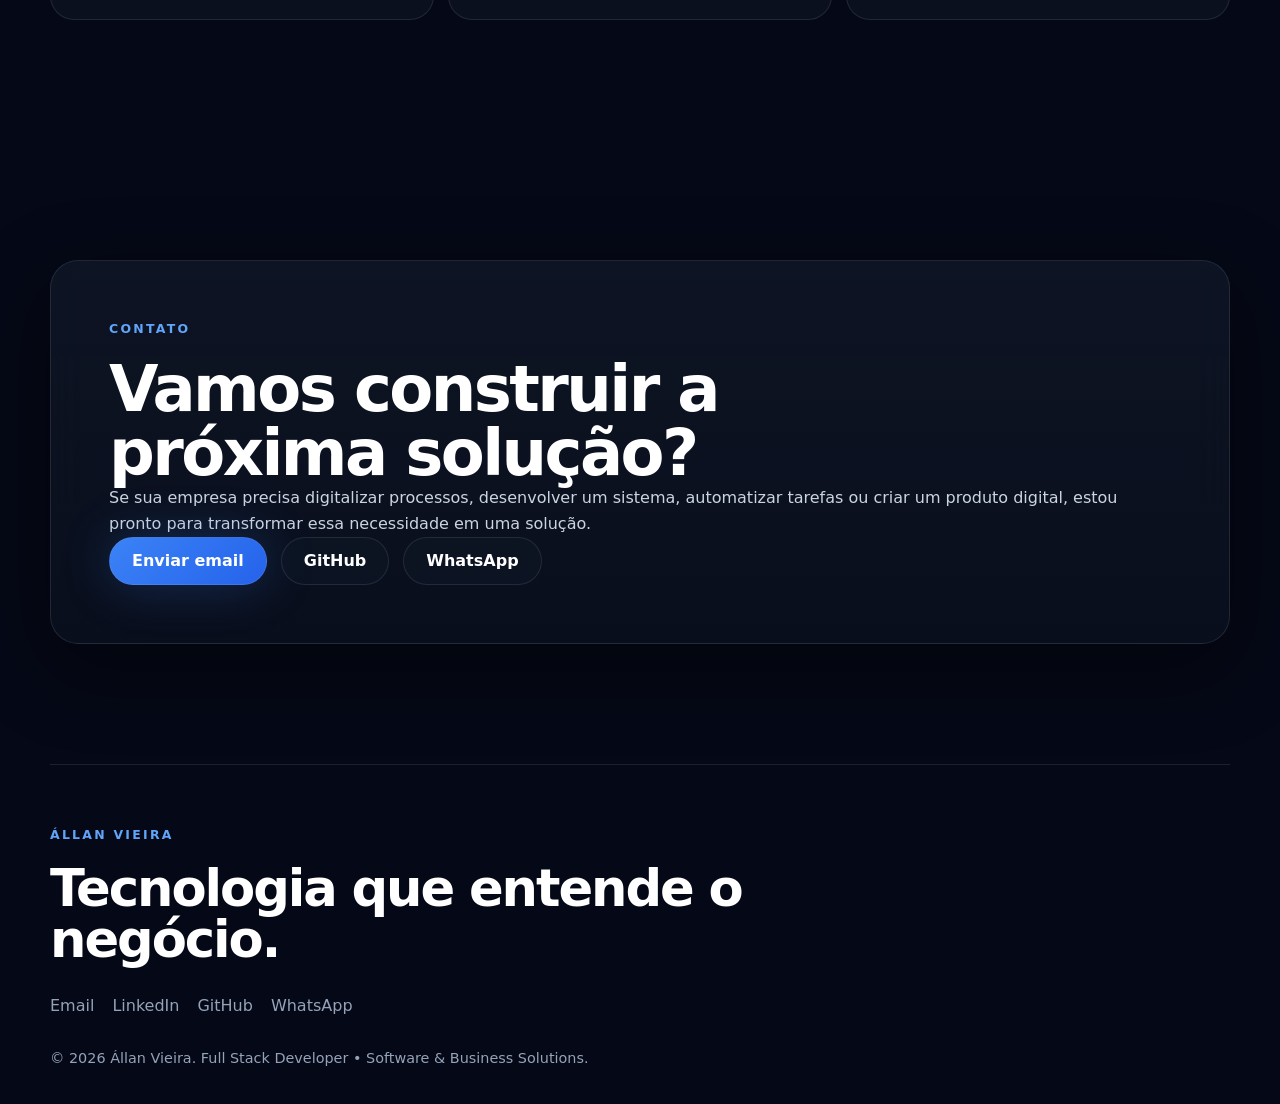
==== commit 2047cb7b: "site: telas do Atípicos (protótipo Figma) na home e no estudo de caso Co-Authored-By: Claude Sonnet " ====
--- a/index.html
+++ b/index.html
@@ -1 +1 @@
-<!doctype html><html lang="pt-BR"><head><meta charset="utf-8"><meta name="viewport" content="width=device-width, initial-scale=1"><title>Állan Vieira | Desenvolvedor Web e Soluções para Negócios</title><meta name="description" content="Állan Vieira desenvolve sistemas web, automações e soluções digitais que conectam tecnologia, processos e pessoas. Conheça o Locker Rio, sistema em uso real, e outros projetos."><meta name="author" content="Állan Vieira"><meta name="robots" content="index,follow,max-image-preview:large"><meta name="theme-color" content="#050816"><link rel="canonical" href="https://allanvieira.com/"><meta property="og:type" content="website"><meta property="og:site_name" content="Állan Vieira"><meta property="og:locale" content="pt_BR"><meta property="og:title" content="Állan Vieira | Desenvolvedor Web e Soluções para Negócios"><meta property="og:description" content="Állan Vieira desenvolve sistemas web, automações e soluções digitais que conectam tecnologia, processos e pessoas. Conheça o Locker Rio, sistema em uso real, e outros projetos."><meta property="og:url" content="https://allanvieira.com/"><meta property="og:image" content="https://allanvieira.com/assets/og-image.png"><meta property="og:image:width" content="1200"><meta property="og:image:height" content="630"><meta property="og:image:alt" content="Állan Vieira — Tecnologia que entende o negócio"><meta name="twitter:card" content="summary_large_image"><meta name="twitter:title" content="Állan Vieira | Desenvolvedor Web e Soluções para Negócios"><meta name="twitter:description" content="Állan Vieira desenvolve sistemas web, automações e soluções digitais que conectam tecnologia, processos e pessoas. Conheça o Locker Rio, sistema em uso real, e outros projetos."><meta name="twitter:image" content="https://allanvieira.com/assets/og-image.png"><link rel="icon" href="assets/favicon.svg" type="image/svg+xml"><script type="application/ld+json">{"@context":"https://schema.org","@graph":[{"@type":"WebSite","@id":"https://allanvieira.com/#website","url":"https://allanvieira.com/","name":"Állan Vieira","inLanguage":"pt-BR","publisher":{"@id":"https://allanvieira.com/#person"}},{"@type":"Person","@id":"https://allanvieira.com/#person","name":"Állan Vieira","url":"https://allanvieira.com/","image":"https://allanvieira.com/assets/og-image.png","jobTitle":"Desenvolvedor Web","description":"Desenvolve sistemas web, automações e soluções digitais para negócios, com experiência prévia em faturamento e logística.","email":"mailto:allan@allanvieira.com","address":{"@type":"PostalAddress","addressLocality":"Rio de Janeiro","addressRegion":"RJ","addressCountry":"BR"},"alumniOf":{"@type":"CollegeOrUniversity","name":"UNISUAM"},"knowsAbout":["Desenvolvimento web","React","Node.js","Supabase","PostgreSQL","Automação de processos","Faturamento","Logística"],"sameAs":["https://github.com/VieiraAllan","https://www.linkedin.com/in/allanrvieira"]}]}</script><link rel="alternate" type="text/plain" href="/llms.txt" title="llms.txt"><link rel="stylesheet" href="assets/css/styles.css"></head><body><div class="noise"></div><div class="cursor-glow" data-cursor-glow></div><header class="site-header" data-header><a class="brand" href="index.html#home"><span class="brand-mark">AV</span><span class="brand-text">Állan Vieira</span></a><nav class="desktop-nav"><a href="index.html#diferencial">Diferencial</a><a href="index.html#ajuda">Como posso ajudar</a><a href="index.html#solucoes">Soluções</a><a href="index.html#processo">Processo</a><a href="index.html#tecnologias">Tecnologias</a><a href="index.html#experiencia">Experiência</a></nav><a class="nav-cta" href="index.html#contato">Entrar em contato</a><button class="menu-button" data-menu-button aria-label="Abrir menu"><span></span><span></span><span></span></button></header><div class="mobile-menu" data-mobile-menu><a href="index.html#diferencial">Diferencial</a><a href="index.html#ajuda">Como posso ajudar</a><a href="index.html#solucoes">Soluções</a><a href="index.html#processo">Processo</a><a href="index.html#tecnologias">Tecnologias</a><a href="index.html#experiencia">Experiência</a><a href="index.html#contato">Contato</a></div><main><section class="hero section" id="home"><div class="hero-bg"><span class="orb orb-one"></span><span class="orb orb-two"></span><span class="grid-lines"></span><span class="flow-line flow-a"></span><span class="flow-line flow-b"></span></div><div class="hero-content reveal"><p class="eyebrow">Állan Vieira</p><h1>Tecnologia que entende o negócio.</h1><p class="hero-lead">Desenvolvo sistemas, automações e soluções digitais que conectam tecnologia, processos e pessoas para apoiar a eficiência operacional.</p><div class="role-stack"><span>Full Stack Developer</span><span>Software & Business Solutions</span></div><div class="hero-actions"><a class="button primary" href="#solucoes">Ver soluções</a><a class="button secondary" href="#contato">Entrar em contato</a></div></div><aside class="hero-panel reveal"><div class="panel-topline"></div><div class="metric-row"><span>Sistemas Web</span><strong>Full Stack</strong></div><div class="mini-chart"><span style="height:52%"></span><span style="height:78%"></span><span style="height:44%"></span><span style="height:92%"></span><span style="height:64%"></span></div><div class="pipeline"><span>Processo</span><i></i><span>Software</span><i></i><span>Eficiência</span></div><div class="dashboard-grid"><div><strong>API</strong><small>REST</small></div><div><strong>BI</strong><small>Dados</small></div><div><strong>ERP</strong><small>Fluxos</small></div><div><strong>SEO</strong><small>Local</small></div></div></aside><div class="scroll-indicator"><span></span></div></section><section class="section difference" id="diferencial"><div class="section-heading reveal"><p class="eyebrow">Diferencial</p><h2>Por que meu trabalho é diferente?</h2></div><div class="difference-grid reveal"><p>Enquanto muitos desenvolvedores começam pela tecnologia, eu começo entendendo o negócio.</p><p>Minha experiência em operações, logística, faturamento e sistemas corporativos me permite criar soluções que fazem sentido para quem realmente vai utilizá-las.</p><p>Antes de escolher ferramentas, frameworks ou arquitetura, busco compreender o processo, os gargalos, os usuários e o resultado esperado.</p></div></section><section class="section" id="ajuda"><div class="section-heading reveal"><p class="eyebrow">Como posso ajudar</p><h2>Soluções digitais para empresas, produtos e processos.</h2><p>Desenvolvo soluções para negócios que precisam ganhar organização, performance e clareza.</p></div><div class="services-grid reveal"><article>Desenvolvimento de Sistemas Web</article><article>Landing Pages</article><article>Aplicações Full Stack</article><article>Automação de Processos</article><article>Dashboards e BI</article><article>Integrações com APIs</article><article>Banco de Dados</article><article>SEO Técnico</article><article>Consultoria para Digitalização</article><article>Soluções Internas</article><article>Produtos Digitais</article><article>Interfaces Administrativas</article></div></section><section class="section" id="solucoes"><div class="section-heading reveal"><p class="eyebrow">Soluções em destaque</p><h2>Problemas reais transformados em produtos digitais.</h2></div><div class="solutions-list"><article class="solution-card reveal"><a class="solution-visual shot-visual" href="cases/locker-rio.html" aria-label="Ver estudo de caso do Locker Rio"><img src="assets/screenshots/locker-rio/painel-dark.webp" alt="Painel do Locker Rio com a grade de lockers disponíveis, ocupados e em manutenção" width="1440" height="900" loading="lazy"></a><div><p class="eyebrow">Sistema Web • Cliente real</p><h3>Locker Rio</h3><p>Sistema web para gestão de lockers e guarda de bagagens, desenvolvido para digitalizar uma operação física real.</p><div class="badges"><span>React</span><span>Node.js</span><span>Supabase</span><span>PDF</span><span>WhatsApp</span></div><a class="text-link" href="cases/locker-rio.html">Ver estudo de caso →</a></div></article><article class="solution-card reverse reveal"><div class="solution-visual mobile-visual"><span></span><span></span><span></span></div><div><p class="eyebrow">Projeto acadêmico em equipe • Em desenvolvimento</p><h3>Atípicos</h3><p>Aplicativo mobile para apoiar crianças com TEA, famílias e terapeutas, reunindo rotina visual, comunicação por símbolos, localização e alerta de SOS. Projeto da UNISUAM, desenvolvido em equipe de 6 pessoas.</p><div class="badges"><span>React Native</span><span>TypeScript</span><span>Firebase</span><span>Offline</span></div><a class="text-link" href="cases/atipicos.html">Ver estudo de caso →</a></div></article><article class="solution-card reveal"><div class="solution-visual landing-visual"><span></span><span></span><span></span></div><div><p class="eyebrow">Landing Page • SEO local</p><h3>Casa da Mãe Granola</h3><p>Landing page institucional para negócio local, desenvolvida com foco em performance, SEO técnico, dados estruturados e conversão.</p><div class="badges"><span>HTML5</span><span>CSS3</span><span>JavaScript</span><span>Schema.org</span><span>SEO</span></div><a class="text-link" href="cases/casa-mae-granola.html">Ver estudo de caso →</a></div></article></div></section><section class="section" id="forma"><div class="section-heading reveal"><p class="eyebrow">Minha forma de trabalhar</p><h2>Clareza, evolução e foco no problema certo.</h2></div><div class="cards-five reveal"><article><h3>Entender antes de propor</h3><p>Compreender contexto, usuários, fluxos e problema real.</p></article><article><h3>Construir pensando em evolução</h3><p>Estrutura organizada, manutenção viável e crescimento.</p></article><article><h3>Simplificar processos</h3><p>Reduzir complexidade e organizar informações.</p></article><article><h3>Comunicar com clareza</h3><p>Alinhamento, documentação e transparência.</p></article><article><h3>Entregar valor continuamente</h3><p>Soluções úteis, funcionais e alinhadas ao resultado esperado.</p></article></div></section><section class="section" id="processo"><div class="section-heading reveal"><p class="eyebrow">Processo</p><h2>Do problema ao software.</h2><p>Meu processo começa antes do código: entendo o contexto, mapeio fluxos e depois projeto a solução.</p></div><div class="process-line reveal"><article><span>01</span><h3>Entender</h3><p>Contexto, usuários e objetivo.</p></article><article><span>02</span><h3>Mapear</h3><p>Fluxos, gargalos e sistemas envolvidos.</p></article><article><span>03</span><h3>Projetar</h3><p>Arquitetura, regras e experiência.</p></article><article><span>04</span><h3>Desenvolver</h3><p>Interface, backend, dados e integrações.</p></article><article><span>05</span><h3>Validar</h3><p>Testes, ajustes e melhoria de uso.</p></article><article><span>06</span><h3>Evoluir</h3><p>Manutenção, expansão e novas necessidades.</p></article></div></section><section class="section technical-decisions" id="decisoes"><div class="section-heading reveal"><p class="eyebrow">Decisões técnicas</p><h2>Não escolho tecnologia pela popularidade. Escolho pela adequação ao problema.</h2></div><div class="decision-grid reveal"><article><h3>Adequação ao problema</h3><p>A tecnologia deve servir ao contexto, não o contrário.</p></article><article><h3>Simplicidade sustentável</h3><p>Nem todo projeto precisa de uma stack complexa.</p></article><article><h3>Manutenção viável</h3><p>Estrutura preparada para ajustes e evolução.</p></article><article><h3>Performance e experiência</h3><p>Soluções rápidas, claras e agradáveis para quem utiliza.</p></article></div></section><section class="section" id="tecnologias"><div class="section-heading reveal"><p class="eyebrow">Tecnologias</p><h2>Ferramentas como meio para resolver problemas.</h2></div><div class="tech-grid reveal"><article><h3>Desenvolvimento</h3><p>React, Next.js, JavaScript, TypeScript, HTML5, CSS3, Tailwind CSS, React Native.</p></article><article><h3>Backend e Dados</h3><p>Node.js, Express, APIs REST, SQL, PostgreSQL, Supabase, modelagem de dados e autenticação.</p></article><article><h3>Automação e BI</h3><p>Power BI, Power Query, Power Automate, Excel Avançado, indicadores e relatórios.</p></article><article><h3>Sistemas Corporativos</h3><p>SAP, WMS, ERP, Microsoft 365 Admin, faturamento, logística e processos operacionais.</p></article></div></section><section class="section" id="experiencia"><div class="section-heading reveal"><p class="eyebrow">Experiência</p><h2>Experiência corporativa aplicada à tecnologia.</h2><p>Conhecimento prático dos desafios reais enfrentados pelas empresas, conectando processos de negócio, tecnologia e melhoria contínua: faturamento, logística, documentos fiscais, indicadores, SAP, WMS e sistemas ERP.</p></div><div class="timeline reveal"><article><span>2026 — Atual</span><h3>Cariocarga Logística e Transporte LTDA</h3><p>Atuação nos processos de faturamento, emissão e controle de documentos fiscais de transporte e serviços, contas a receber, validações financeiras e suporte à organização dos processos administrativos.</p></article><article><span>2023 — 2026</span><h3>Deep Logística Dedicada e Portuária LTDA</h3><p>Experiência em operações logísticas utilizando WMS, controle de estoque, inventários, romaneios, relatórios operacionais, documentos fiscais e integração de informações entre áreas.</p></article><article><span>2021 — 2023</span><h3>M.O. Guimarães Serviços LTDA — Ambev Nova Rio</h3><p>Atuação em ambiente industrial e logístico com SAP, controle de indicadores, processos de picking, conferência de materiais, notas fiscais e acompanhamento de movimentações operacionais.</p></article></div></section><section class="section" id="estudos"><div class="section-heading reveal"><p class="eyebrow">Atualmente estudando</p><h2>Evolução contínua em engenharia, arquitetura e qualidade.</h2></div><div class="study-cloud reveal"><span>Arquitetura de Software</span><span>Clean Architecture</span><span>Docker</span><span>Testes Automatizados</span><span>CI/CD</span><span>Cloud</span><span>IA aplicada a processos</span><span>Backend</span><span>Design de Sistemas</span><span>Performance Web</span></div></section><section class="section results" id="resultados"><div class="section-heading reveal"><p class="eyebrow">Resultados</p><h2>O foco é criar soluções úteis, sustentáveis e alinhadas à operação.</h2></div><div class="results-grid reveal"><article>Processos digitalizados</article><article>Controles manuais reduzidos</article><article>Dados centralizados</article><article>SEO técnico aplicado</article><article>Contato com clientes facilitado</article><article>Soluções entregues para uso real</article></div></section><section class="section contact" id="contato"><div class="contact-card reveal"><p class="eyebrow">Contato</p><h2>Vamos construir a próxima solução?</h2><p>Se sua empresa precisa digitalizar processos, desenvolver um sistema, automatizar tarefas ou criar um produto digital, estou pronto para transformar essa necessidade em uma solução.</p><div class="hero-actions"><a class="button primary" href="mailto:allan@allanvieira.com">Enviar email</a><a class="button secondary" href="https://github.com/VieiraAllan/" target="_blank" rel="noreferrer">GitHub</a><a class="button secondary" href="https://wa.me/5521992278409" target="_blank" rel="noreferrer">WhatsApp</a></div></div></section></main><footer class="footer"><div><p class="eyebrow">Állan Vieira</p><h2>Tecnologia que entende o negócio.</h2></div><div class="footer-links"><a href="mailto:allan@allanvieira.com">Email</a><a href="https://www.linkedin.com/in/allanrvieira" target="_blank" rel="noreferrer">LinkedIn</a><a href="https://github.com/VieiraAllan/" target="_blank" rel="noreferrer">GitHub</a><a href="https://wa.me/5521992278409" target="_blank" rel="noreferrer">WhatsApp</a></div><p class="copyright">© <span data-year></span> Állan Vieira. Full Stack Developer • Software & Business Solutions.</p></footer><script src="assets/js/main.js"></script></body></html>+<!doctype html><html lang="pt-BR"><head><meta charset="utf-8"><meta name="viewport" content="width=device-width, initial-scale=1"><title>Állan Vieira | Desenvolvedor Web e Soluções para Negócios</title><meta name="description" content="Állan Vieira desenvolve sistemas web, automações e soluções digitais que conectam tecnologia, processos e pessoas. Conheça o Locker Rio, sistema em uso real, e outros projetos."><meta name="author" content="Állan Vieira"><meta name="robots" content="index,follow,max-image-preview:large"><meta name="theme-color" content="#050816"><link rel="canonical" href="https://allanvieira.com/"><meta property="og:type" content="website"><meta property="og:site_name" content="Állan Vieira"><meta property="og:locale" content="pt_BR"><meta property="og:title" content="Állan Vieira | Desenvolvedor Web e Soluções para Negócios"><meta property="og:description" content="Állan Vieira desenvolve sistemas web, automações e soluções digitais que conectam tecnologia, processos e pessoas. Conheça o Locker Rio, sistema em uso real, e outros projetos."><meta property="og:url" content="https://allanvieira.com/"><meta property="og:image" content="https://allanvieira.com/assets/og-image.png"><meta property="og:image:width" content="1200"><meta property="og:image:height" content="630"><meta property="og:image:alt" content="Állan Vieira — Tecnologia que entende o negócio"><meta name="twitter:card" content="summary_large_image"><meta name="twitter:title" content="Állan Vieira | Desenvolvedor Web e Soluções para Negócios"><meta name="twitter:description" content="Állan Vieira desenvolve sistemas web, automações e soluções digitais que conectam tecnologia, processos e pessoas. Conheça o Locker Rio, sistema em uso real, e outros projetos."><meta name="twitter:image" content="https://allanvieira.com/assets/og-image.png"><link rel="icon" href="assets/favicon.svg" type="image/svg+xml"><script type="application/ld+json">{"@context":"https://schema.org","@graph":[{"@type":"WebSite","@id":"https://allanvieira.com/#website","url":"https://allanvieira.com/","name":"Állan Vieira","inLanguage":"pt-BR","publisher":{"@id":"https://allanvieira.com/#person"}},{"@type":"Person","@id":"https://allanvieira.com/#person","name":"Állan Vieira","url":"https://allanvieira.com/","image":"https://allanvieira.com/assets/og-image.png","jobTitle":"Desenvolvedor Web","description":"Desenvolve sistemas web, automações e soluções digitais para negócios, com experiência prévia em faturamento e logística.","email":"mailto:allan@allanvieira.com","address":{"@type":"PostalAddress","addressLocality":"Rio de Janeiro","addressRegion":"RJ","addressCountry":"BR"},"alumniOf":{"@type":"CollegeOrUniversity","name":"UNISUAM"},"knowsAbout":["Desenvolvimento web","React","Node.js","Supabase","PostgreSQL","Automação de processos","Faturamento","Logística"],"sameAs":["https://github.com/VieiraAllan","https://www.linkedin.com/in/allanrvieira"]}]}</script><link rel="alternate" type="text/plain" href="/llms.txt" title="llms.txt"><link rel="stylesheet" href="assets/css/styles.css"></head><body><div class="noise"></div><div class="cursor-glow" data-cursor-glow></div><header class="site-header" data-header><a class="brand" href="index.html#home"><span class="brand-mark">AV</span><span class="brand-text">Állan Vieira</span></a><nav class="desktop-nav"><a href="index.html#diferencial">Diferencial</a><a href="index.html#ajuda">Como posso ajudar</a><a href="index.html#solucoes">Soluções</a><a href="index.html#processo">Processo</a><a href="index.html#tecnologias">Tecnologias</a><a href="index.html#experiencia">Experiência</a></nav><a class="nav-cta" href="index.html#contato">Entrar em contato</a><button class="menu-button" data-menu-button aria-label="Abrir menu"><span></span><span></span><span></span></button></header><div class="mobile-menu" data-mobile-menu><a href="index.html#diferencial">Diferencial</a><a href="index.html#ajuda">Como posso ajudar</a><a href="index.html#solucoes">Soluções</a><a href="index.html#processo">Processo</a><a href="index.html#tecnologias">Tecnologias</a><a href="index.html#experiencia">Experiência</a><a href="index.html#contato">Contato</a></div><main><section class="hero section" id="home"><div class="hero-bg"><span class="orb orb-one"></span><span class="orb orb-two"></span><span class="grid-lines"></span><span class="flow-line flow-a"></span><span class="flow-line flow-b"></span></div><div class="hero-content reveal"><p class="eyebrow">Állan Vieira</p><h1>Tecnologia que entende o negócio.</h1><p class="hero-lead">Desenvolvo sistemas, automações e soluções digitais que conectam tecnologia, processos e pessoas para apoiar a eficiência operacional.</p><div class="role-stack"><span>Full Stack Developer</span><span>Software & Business Solutions</span></div><div class="hero-actions"><a class="button primary" href="#solucoes">Ver soluções</a><a class="button secondary" href="#contato">Entrar em contato</a></div></div><aside class="hero-panel reveal"><div class="panel-topline"></div><div class="metric-row"><span>Sistemas Web</span><strong>Full Stack</strong></div><div class="mini-chart"><span style="height:52%"></span><span style="height:78%"></span><span style="height:44%"></span><span style="height:92%"></span><span style="height:64%"></span></div><div class="pipeline"><span>Processo</span><i></i><span>Software</span><i></i><span>Eficiência</span></div><div class="dashboard-grid"><div><strong>API</strong><small>REST</small></div><div><strong>BI</strong><small>Dados</small></div><div><strong>ERP</strong><small>Fluxos</small></div><div><strong>SEO</strong><small>Local</small></div></div></aside><div class="scroll-indicator"><span></span></div></section><section class="section difference" id="diferencial"><div class="section-heading reveal"><p class="eyebrow">Diferencial</p><h2>Por que meu trabalho é diferente?</h2></div><div class="difference-grid reveal"><p>Enquanto muitos desenvolvedores começam pela tecnologia, eu começo entendendo o negócio.</p><p>Minha experiência em operações, logística, faturamento e sistemas corporativos me permite criar soluções que fazem sentido para quem realmente vai utilizá-las.</p><p>Antes de escolher ferramentas, frameworks ou arquitetura, busco compreender o processo, os gargalos, os usuários e o resultado esperado.</p></div></section><section class="section" id="ajuda"><div class="section-heading reveal"><p class="eyebrow">Como posso ajudar</p><h2>Soluções digitais para empresas, produtos e processos.</h2><p>Desenvolvo soluções para negócios que precisam ganhar organização, performance e clareza.</p></div><div class="services-grid reveal"><article>Desenvolvimento de Sistemas Web</article><article>Landing Pages</article><article>Aplicações Full Stack</article><article>Automação de Processos</article><article>Dashboards e BI</article><article>Integrações com APIs</article><article>Banco de Dados</article><article>SEO Técnico</article><article>Consultoria para Digitalização</article><article>Soluções Internas</article><article>Produtos Digitais</article><article>Interfaces Administrativas</article></div></section><section class="section" id="solucoes"><div class="section-heading reveal"><p class="eyebrow">Soluções em destaque</p><h2>Problemas reais transformados em produtos digitais.</h2></div><div class="solutions-list"><article class="solution-card reveal"><a class="solution-visual shot-visual" href="cases/locker-rio.html" aria-label="Ver estudo de caso do Locker Rio"><img src="assets/screenshots/locker-rio/painel-dark.webp" alt="Painel do Locker Rio com a grade de lockers disponíveis, ocupados e em manutenção" width="1440" height="900" loading="lazy"></a><div><p class="eyebrow">Sistema Web • Cliente real</p><h3>Locker Rio</h3><p>Sistema web para gestão de lockers e guarda de bagagens, desenvolvido para digitalizar uma operação física real.</p><div class="badges"><span>React</span><span>Node.js</span><span>Supabase</span><span>PDF</span><span>WhatsApp</span></div><a class="text-link" href="cases/locker-rio.html">Ver estudo de caso →</a></div></article><article class="solution-card reverse reveal"><a class="solution-visual shot-visual" href="cases/atipicos.html" aria-label="Ver estudo de caso do Atípicos"><img src="assets/screenshots/atipicos/destaque.webp" alt="Telas do aplicativo Atípicos: início do responsável com rotina e localização da criança, início da criança com atividades e tela de login do responsável" width="1000" height="640" loading="lazy"></a><div><p class="eyebrow">Projeto acadêmico em equipe • Em desenvolvimento</p><h3>Atípicos</h3><p>Aplicativo mobile para apoiar crianças com TEA, famílias e terapeutas, reunindo rotina visual, comunicação por símbolos, localização e alerta de SOS. Projeto da UNISUAM, desenvolvido em equipe de 6 pessoas.</p><div class="badges"><span>React Native</span><span>TypeScript</span><span>Firebase</span><span>Offline</span></div><a class="text-link" href="cases/atipicos.html">Ver estudo de caso →</a></div></article><article class="solution-card reveal"><div class="solution-visual landing-visual"><span></span><span></span><span></span></div><div><p class="eyebrow">Landing Page • SEO local</p><h3>Casa da Mãe Granola</h3><p>Landing page institucional para negócio local, desenvolvida com foco em performance, SEO técnico, dados estruturados e conversão.</p><div class="badges"><span>HTML5</span><span>CSS3</span><span>JavaScript</span><span>Schema.org</span><span>SEO</span></div><a class="text-link" href="cases/casa-mae-granola.html">Ver estudo de caso →</a></div></article></div></section><section class="section" id="forma"><div class="section-heading reveal"><p class="eyebrow">Minha forma de trabalhar</p><h2>Clareza, evolução e foco no problema certo.</h2></div><div class="cards-five reveal"><article><h3>Entender antes de propor</h3><p>Compreender contexto, usuários, fluxos e problema real.</p></article><article><h3>Construir pensando em evolução</h3><p>Estrutura organizada, manutenção viável e crescimento.</p></article><article><h3>Simplificar processos</h3><p>Reduzir complexidade e organizar informações.</p></article><article><h3>Comunicar com clareza</h3><p>Alinhamento, documentação e transparência.</p></article><article><h3>Entregar valor continuamente</h3><p>Soluções úteis, funcionais e alinhadas ao resultado esperado.</p></article></div></section><section class="section" id="processo"><div class="section-heading reveal"><p class="eyebrow">Processo</p><h2>Do problema ao software.</h2><p>Meu processo começa antes do código: entendo o contexto, mapeio fluxos e depois projeto a solução.</p></div><div class="process-line reveal"><article><span>01</span><h3>Entender</h3><p>Contexto, usuários e objetivo.</p></article><article><span>02</span><h3>Mapear</h3><p>Fluxos, gargalos e sistemas envolvidos.</p></article><article><span>03</span><h3>Projetar</h3><p>Arquitetura, regras e experiência.</p></article><article><span>04</span><h3>Desenvolver</h3><p>Interface, backend, dados e integrações.</p></article><article><span>05</span><h3>Validar</h3><p>Testes, ajustes e melhoria de uso.</p></article><article><span>06</span><h3>Evoluir</h3><p>Manutenção, expansão e novas necessidades.</p></article></div></section><section class="section technical-decisions" id="decisoes"><div class="section-heading reveal"><p class="eyebrow">Decisões técnicas</p><h2>Não escolho tecnologia pela popularidade. Escolho pela adequação ao problema.</h2></div><div class="decision-grid reveal"><article><h3>Adequação ao problema</h3><p>A tecnologia deve servir ao contexto, não o contrário.</p></article><article><h3>Simplicidade sustentável</h3><p>Nem todo projeto precisa de uma stack complexa.</p></article><article><h3>Manutenção viável</h3><p>Estrutura preparada para ajustes e evolução.</p></article><article><h3>Performance e experiência</h3><p>Soluções rápidas, claras e agradáveis para quem utiliza.</p></article></div></section><section class="section" id="tecnologias"><div class="section-heading reveal"><p class="eyebrow">Tecnologias</p><h2>Ferramentas como meio para resolver problemas.</h2></div><div class="tech-grid reveal"><article><h3>Desenvolvimento</h3><p>React, Next.js, JavaScript, TypeScript, HTML5, CSS3, Tailwind CSS, React Native.</p></article><article><h3>Backend e Dados</h3><p>Node.js, Express, APIs REST, SQL, PostgreSQL, Supabase, modelagem de dados e autenticação.</p></article><article><h3>Automação e BI</h3><p>Power BI, Power Query, Power Automate, Excel Avançado, indicadores e relatórios.</p></article><article><h3>Sistemas Corporativos</h3><p>SAP, WMS, ERP, Microsoft 365 Admin, faturamento, logística e processos operacionais.</p></article></div></section><section class="section" id="experiencia"><div class="section-heading reveal"><p class="eyebrow">Experiência</p><h2>Experiência corporativa aplicada à tecnologia.</h2><p>Conhecimento prático dos desafios reais enfrentados pelas empresas, conectando processos de negócio, tecnologia e melhoria contínua: faturamento, logística, documentos fiscais, indicadores, SAP, WMS e sistemas ERP.</p></div><div class="timeline reveal"><article><span>2026 — Atual</span><h3>Cariocarga Logística e Transporte LTDA</h3><p>Atuação nos processos de faturamento, emissão e controle de documentos fiscais de transporte e serviços, contas a receber, validações financeiras e suporte à organização dos processos administrativos.</p></article><article><span>2023 — 2026</span><h3>Deep Logística Dedicada e Portuária LTDA</h3><p>Experiência em operações logísticas utilizando WMS, controle de estoque, inventários, romaneios, relatórios operacionais, documentos fiscais e integração de informações entre áreas.</p></article><article><span>2021 — 2023</span><h3>M.O. Guimarães Serviços LTDA — Ambev Nova Rio</h3><p>Atuação em ambiente industrial e logístico com SAP, controle de indicadores, processos de picking, conferência de materiais, notas fiscais e acompanhamento de movimentações operacionais.</p></article></div></section><section class="section" id="estudos"><div class="section-heading reveal"><p class="eyebrow">Atualmente estudando</p><h2>Evolução contínua em engenharia, arquitetura e qualidade.</h2></div><div class="study-cloud reveal"><span>Arquitetura de Software</span><span>Clean Architecture</span><span>Docker</span><span>Testes Automatizados</span><span>CI/CD</span><span>Cloud</span><span>IA aplicada a processos</span><span>Backend</span><span>Design de Sistemas</span><span>Performance Web</span></div></section><section class="section results" id="resultados"><div class="section-heading reveal"><p class="eyebrow">Resultados</p><h2>O foco é criar soluções úteis, sustentáveis e alinhadas à operação.</h2></div><div class="results-grid reveal"><article>Processos digitalizados</article><article>Controles manuais reduzidos</article><article>Dados centralizados</article><article>SEO técnico aplicado</article><article>Contato com clientes facilitado</article><article>Soluções entregues para uso real</article></div></section><section class="section contact" id="contato"><div class="contact-card reveal"><p class="eyebrow">Contato</p><h2>Vamos construir a próxima solução?</h2><p>Se sua empresa precisa digitalizar processos, desenvolver um sistema, automatizar tarefas ou criar um produto digital, estou pronto para transformar essa necessidade em uma solução.</p><div class="hero-actions"><a class="button primary" href="mailto:allan@allanvieira.com">Enviar email</a><a class="button secondary" href="https://github.com/VieiraAllan/" target="_blank" rel="noreferrer">GitHub</a><a class="button secondary" href="https://wa.me/5521992278409" target="_blank" rel="noreferrer">WhatsApp</a></div></div></section></main><footer class="footer"><div><p class="eyebrow">Állan Vieira</p><h2>Tecnologia que entende o negócio.</h2></div><div class="footer-links"><a href="mailto:allan@allanvieira.com">Email</a><a href="https://www.linkedin.com/in/allanrvieira" target="_blank" rel="noreferrer">LinkedIn</a><a href="https://github.com/VieiraAllan/" target="_blank" rel="noreferrer">GitHub</a><a href="https://wa.me/5521992278409" target="_blank" rel="noreferrer">WhatsApp</a></div><p class="copyright">© <span data-year></span> Állan Vieira. Full Stack Developer • Software & Business Solutions.</p></footer><script src="assets/js/main.js"></script></body></html>
--- a/assets/css/styles.css
+++ b/assets/css/styles.css
@@ -3,3 +3,4 @@
 .shots{display:grid;gap:24px;grid-template-columns:repeat(auto-fit,minmax(min(100%,420px),1fr))}.shots figure{margin:0}.shots img{width:100%;height:auto;border-radius:20px;border:1px solid var(--border);box-shadow:var(--shadow);display:block}.shots figcaption{margin-top:10px;color:var(--muted);font-size:.9rem}
 .shot-visual{display:block}.shot-visual img{width:100%;height:100%;min-height:inherit;object-fit:cover;object-position:left top;display:block}
 .shot-visual:before{display:none}
+.shots.phones{grid-template-columns:repeat(auto-fit,minmax(min(100%,220px),260px));justify-content:center}
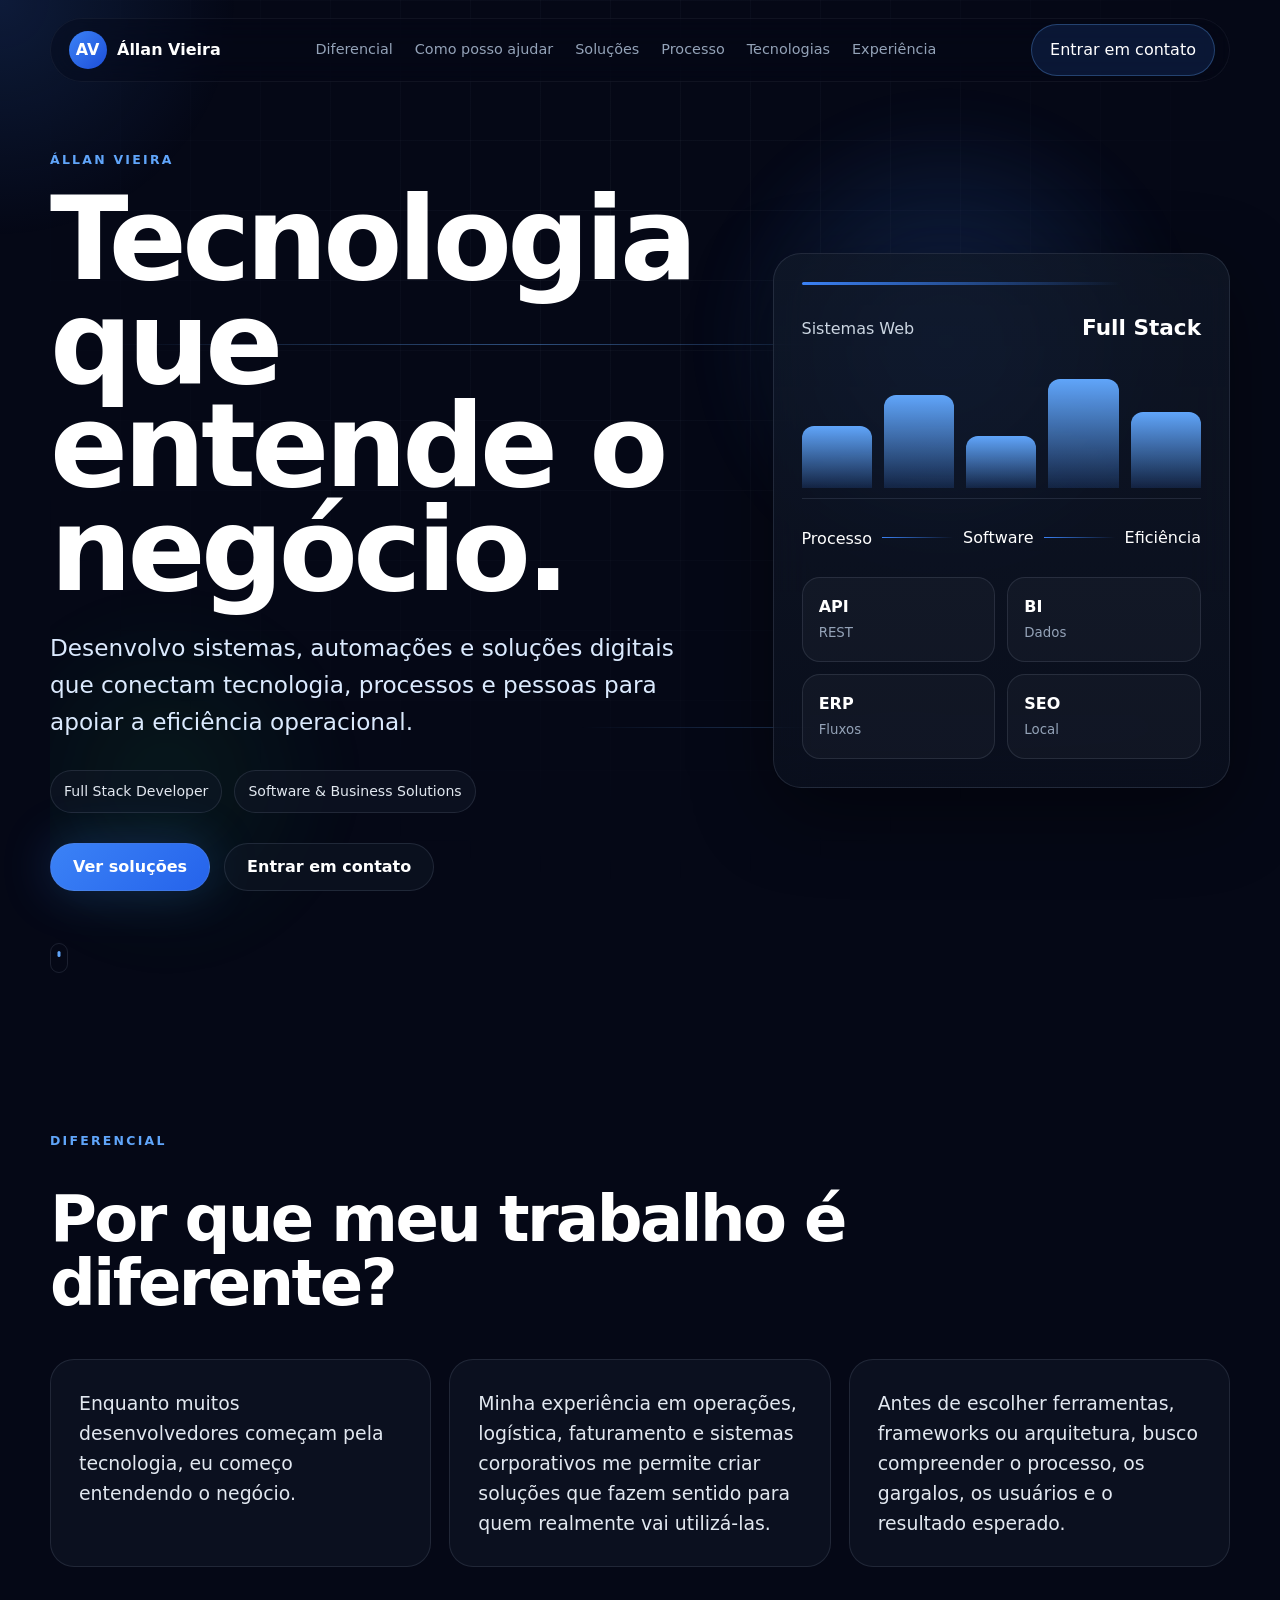
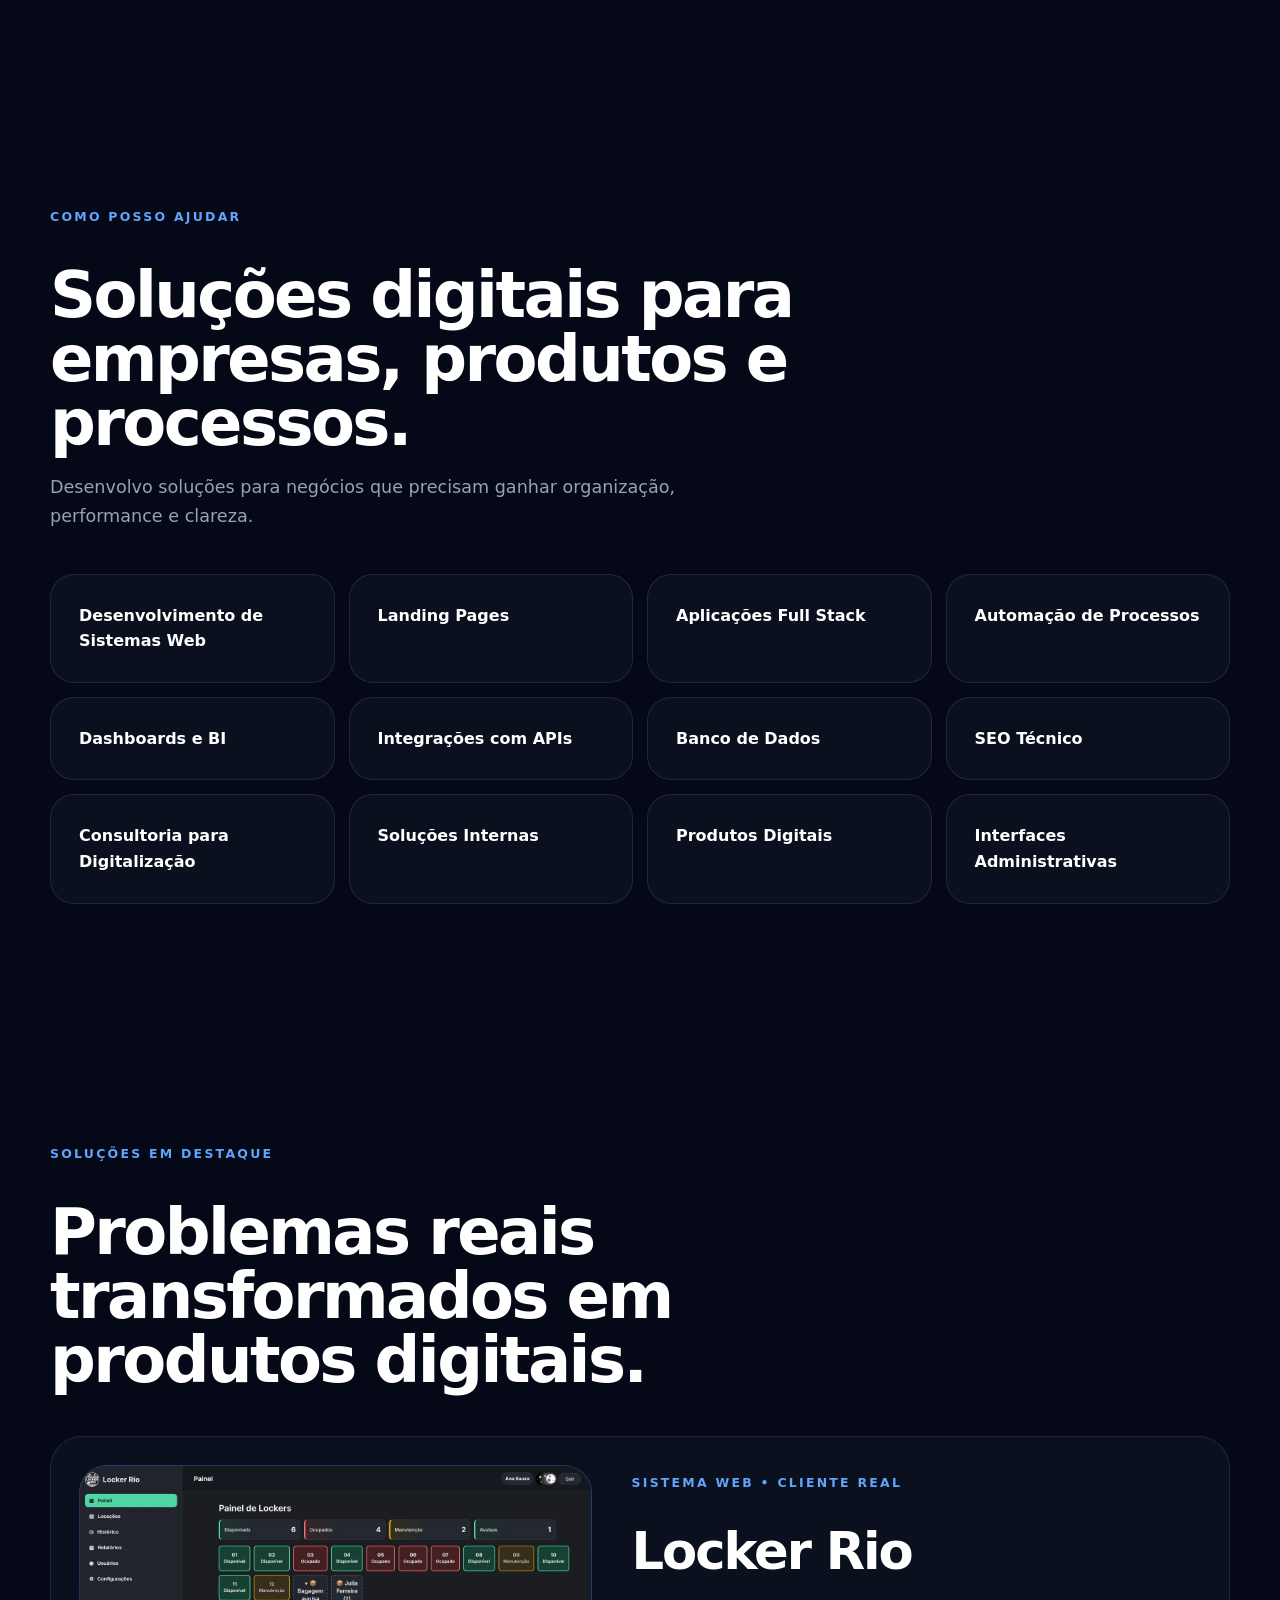
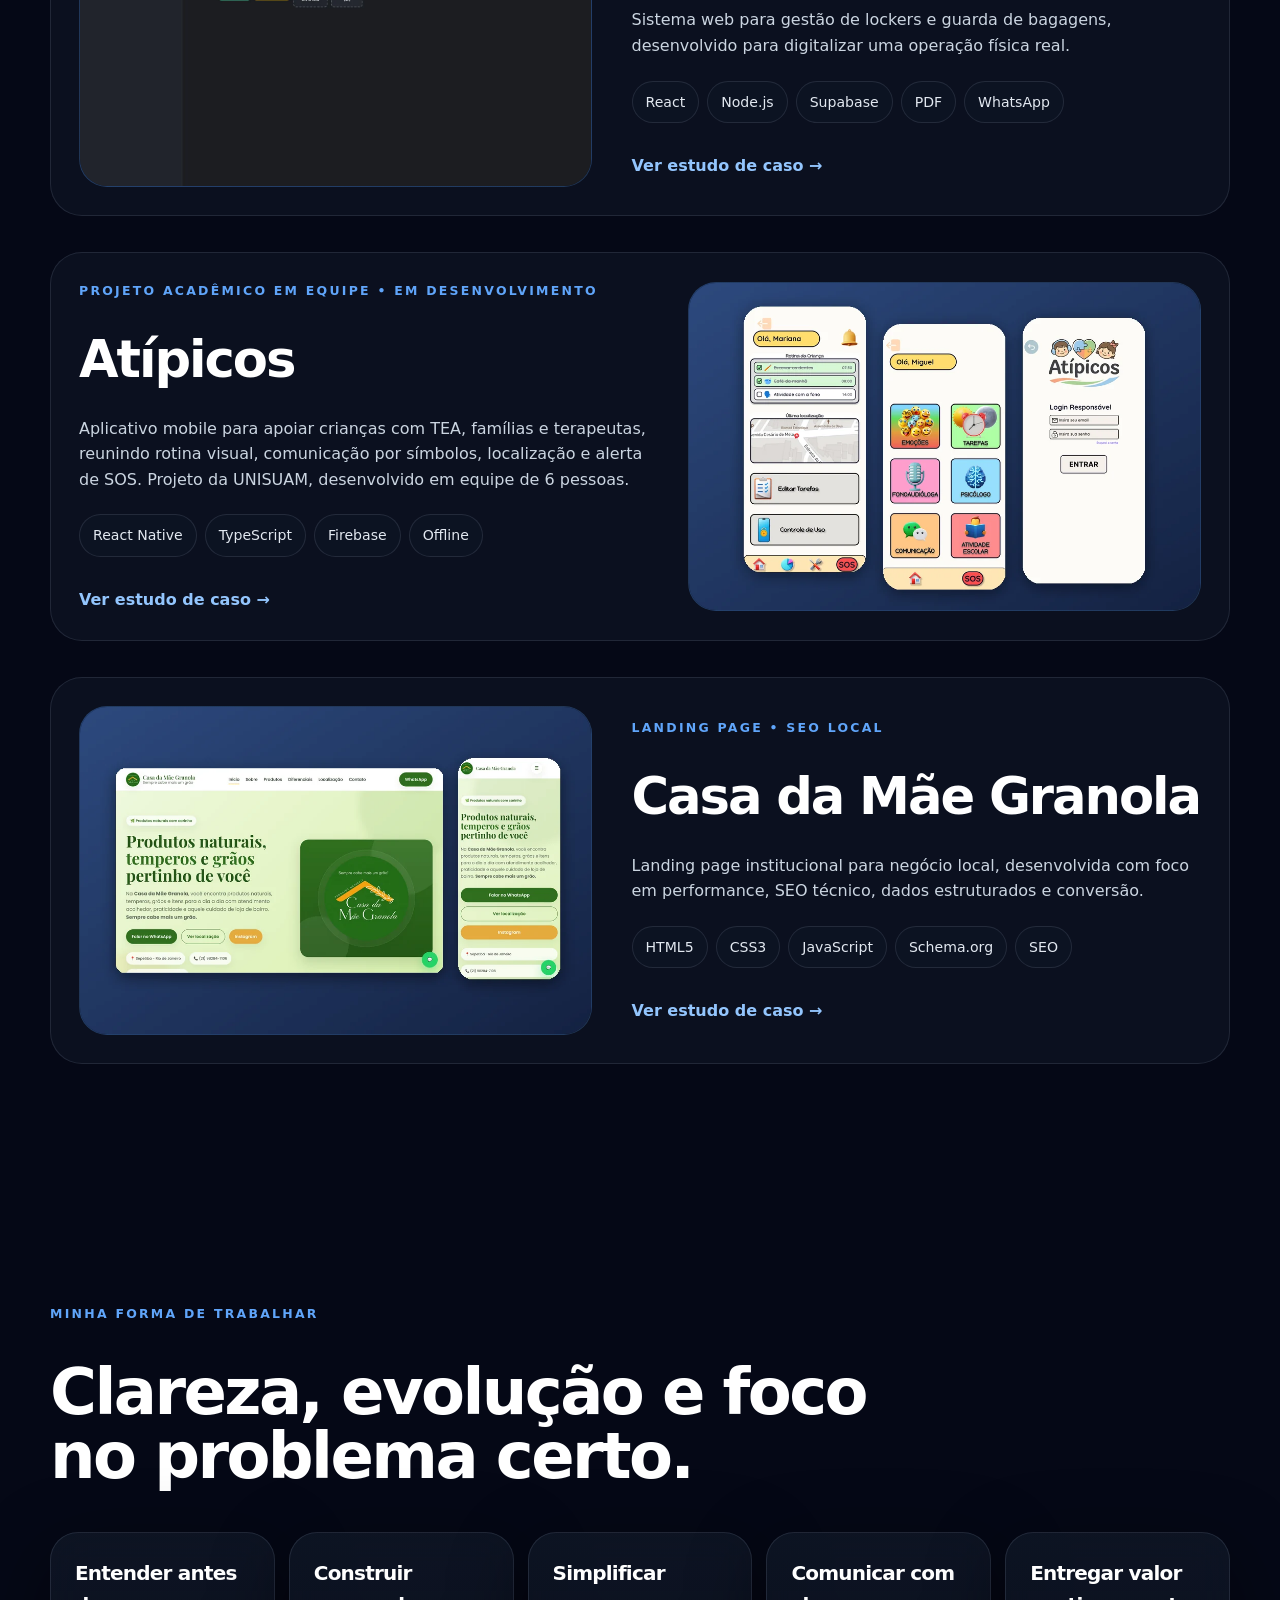
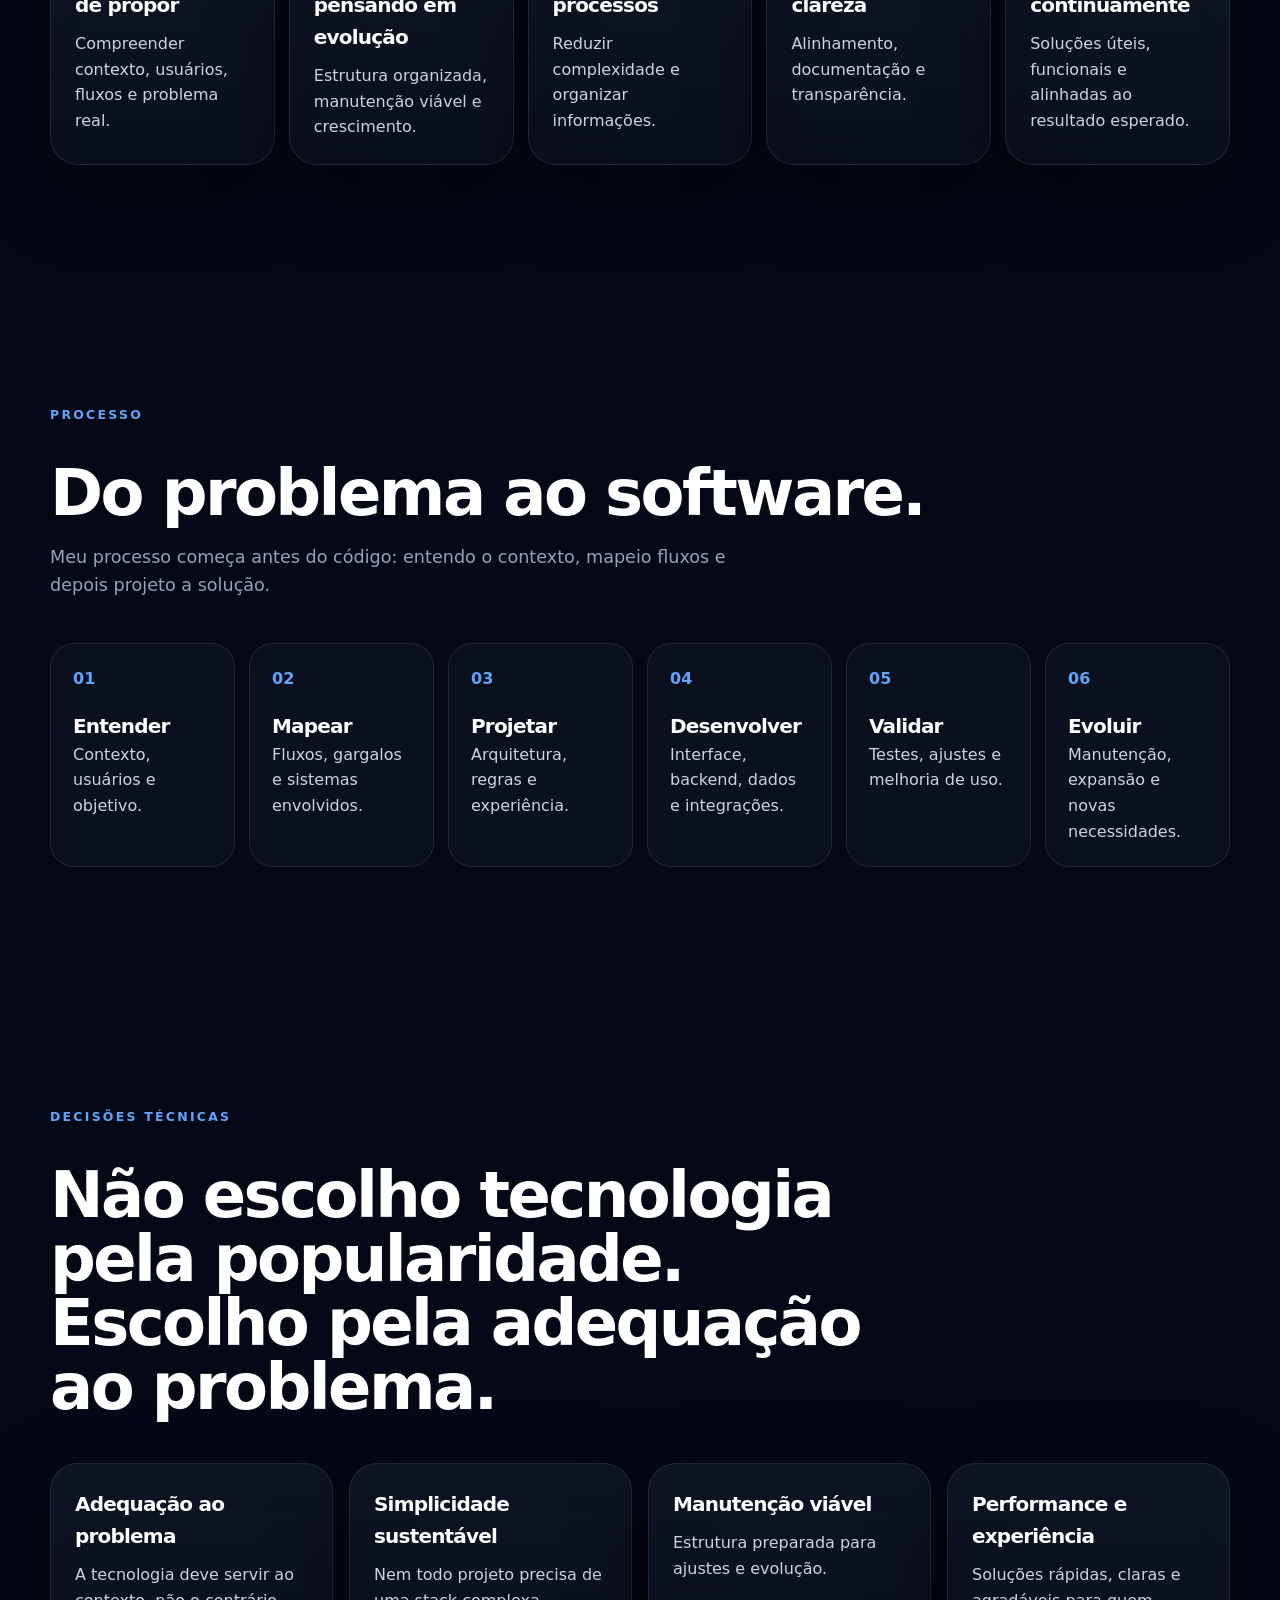
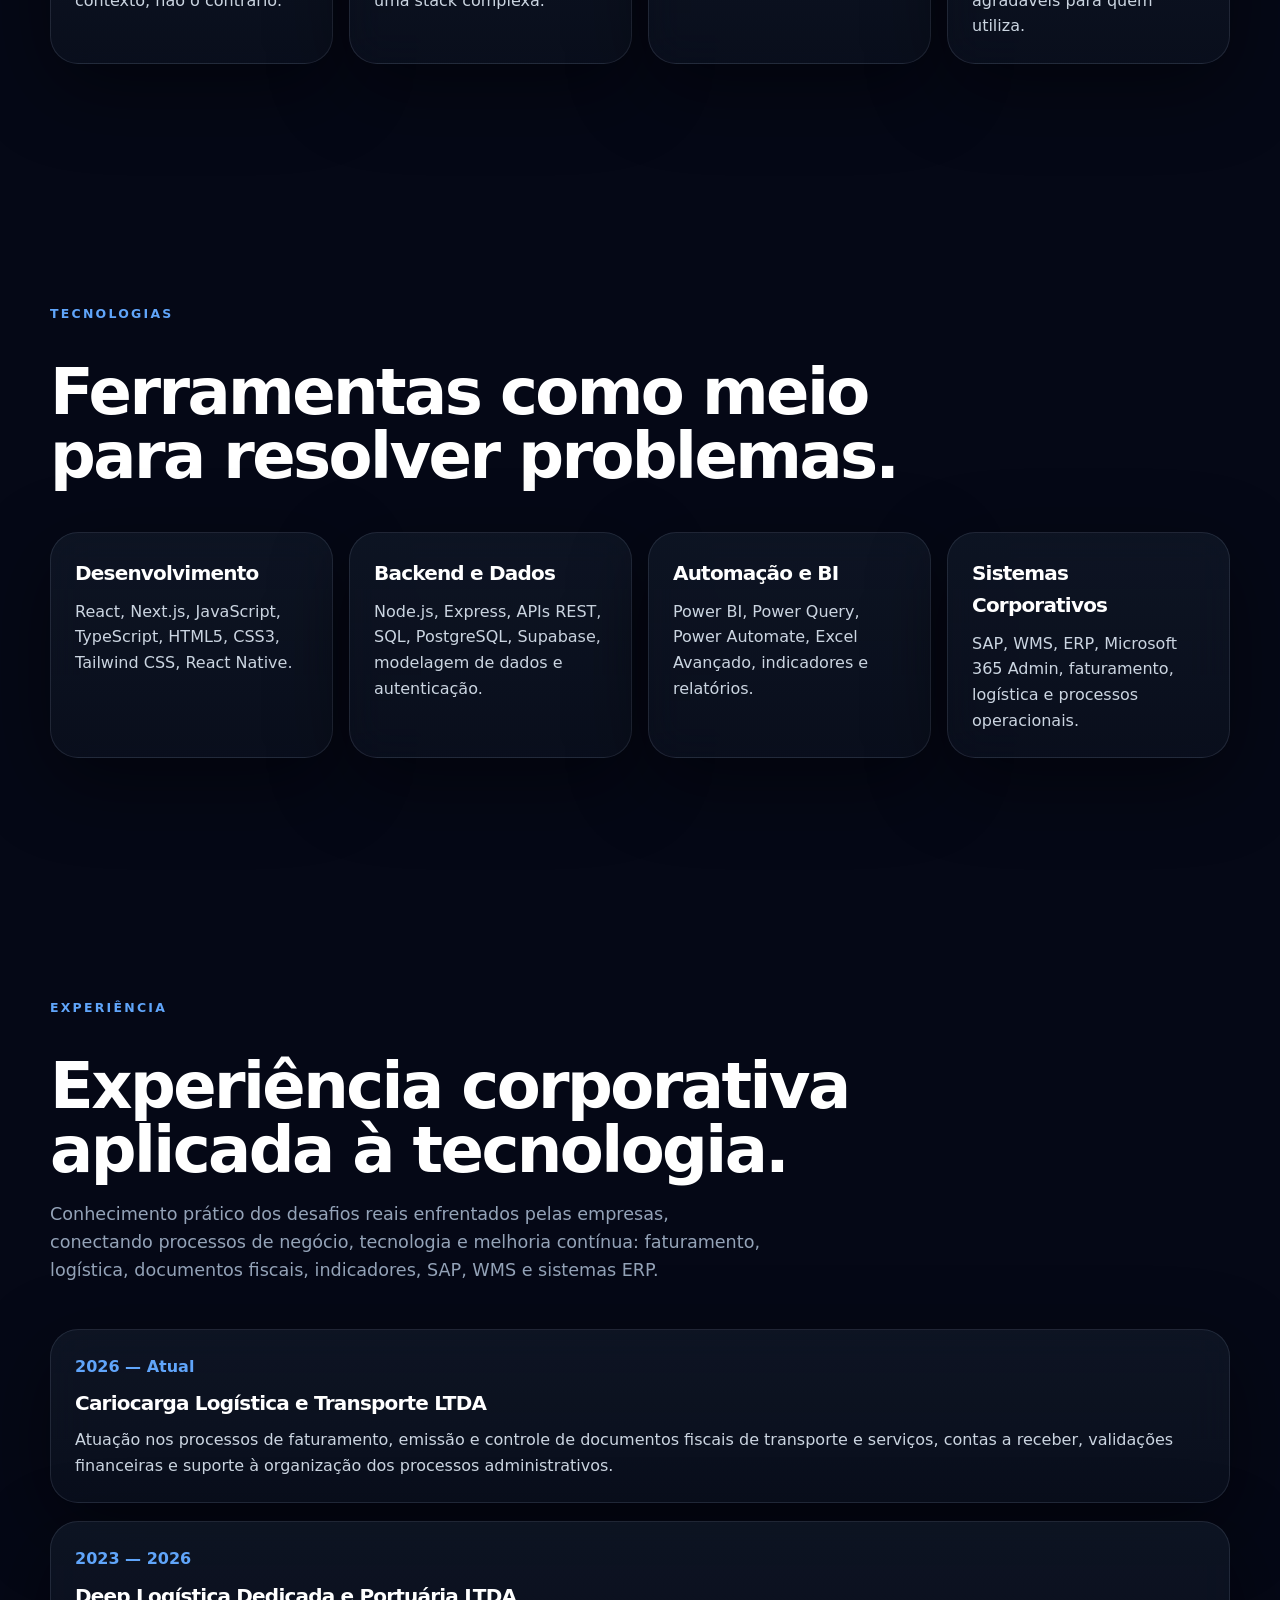
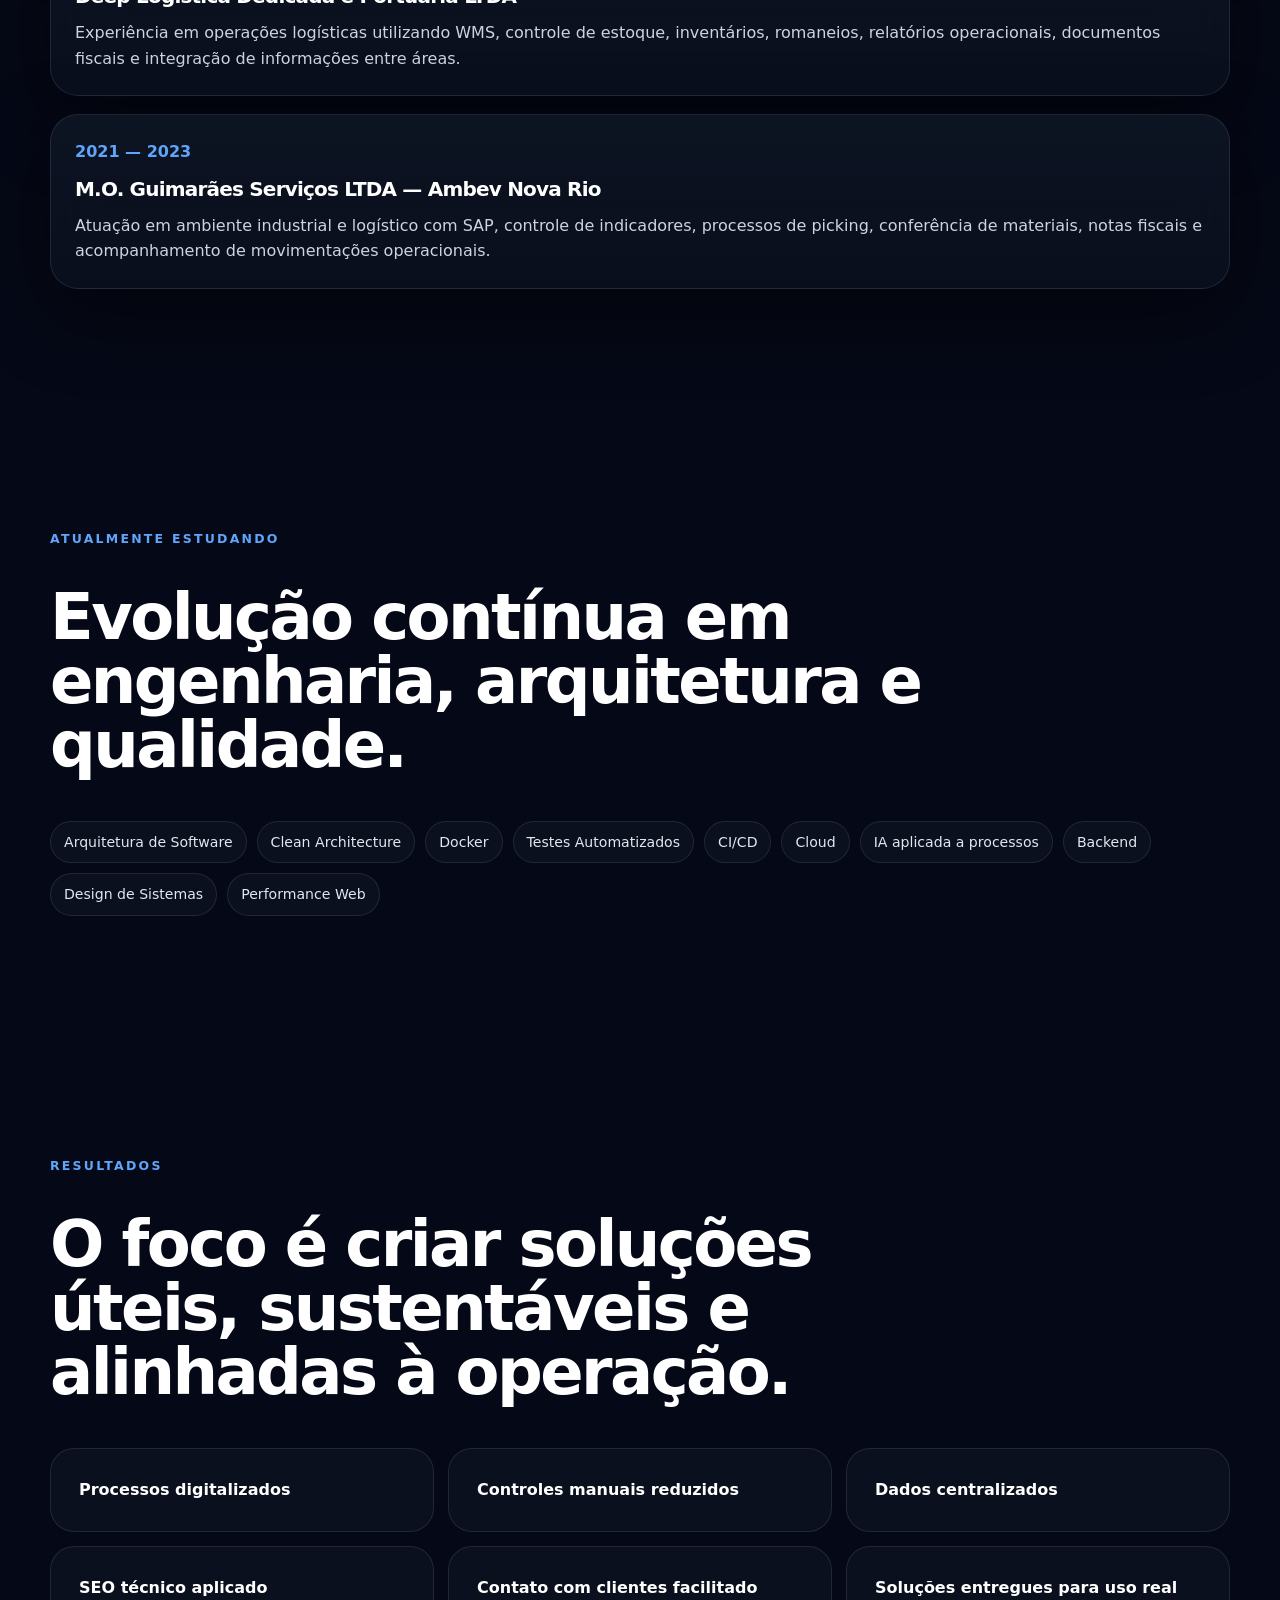
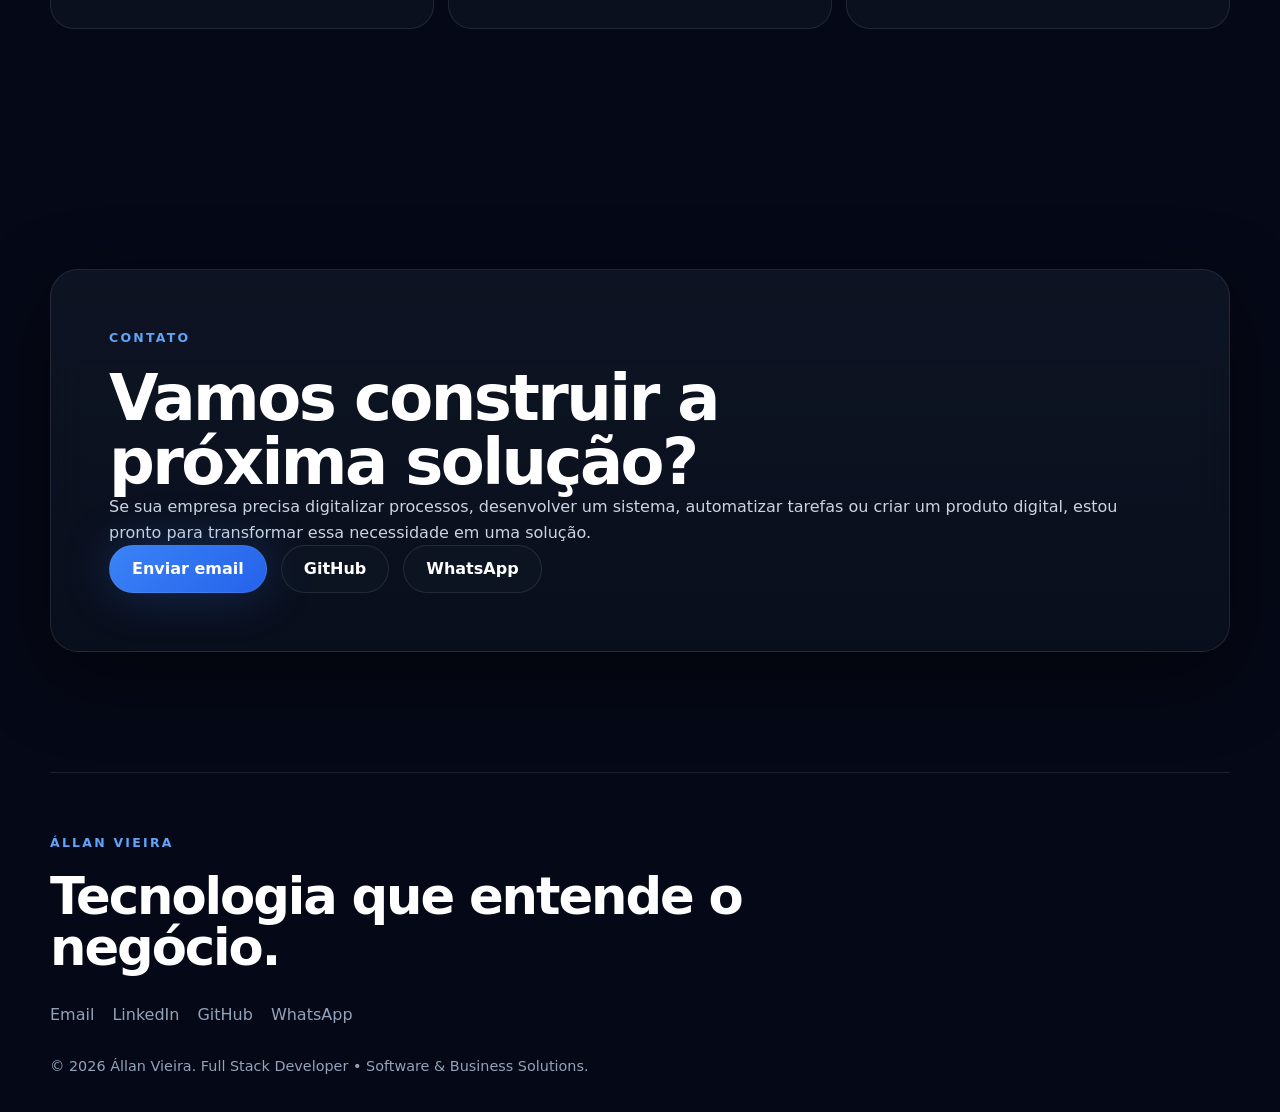
==== commit c82323e1: "site: prints da Casa da Mãe Granola na home e no estudo de caso Co-Authored-By: Claude Sonnet 5.5 <n" ====
--- a/index.html
+++ b/index.html
@@ -1 +1 @@
-<!doctype html><html lang="pt-BR"><head><meta charset="utf-8"><meta name="viewport" content="width=device-width, initial-scale=1"><title>Állan Vieira | Desenvolvedor Web e Soluções para Negócios</title><meta name="description" content="Állan Vieira desenvolve sistemas web, automações e soluções digitais que conectam tecnologia, processos e pessoas. Conheça o Locker Rio, sistema em uso real, e outros projetos."><meta name="author" content="Állan Vieira"><meta name="robots" content="index,follow,max-image-preview:large"><meta name="theme-color" content="#050816"><link rel="canonical" href="https://allanvieira.com/"><meta property="og:type" content="website"><meta property="og:site_name" content="Állan Vieira"><meta property="og:locale" content="pt_BR"><meta property="og:title" content="Állan Vieira | Desenvolvedor Web e Soluções para Negócios"><meta property="og:description" content="Állan Vieira desenvolve sistemas web, automações e soluções digitais que conectam tecnologia, processos e pessoas. Conheça o Locker Rio, sistema em uso real, e outros projetos."><meta property="og:url" content="https://allanvieira.com/"><meta property="og:image" content="https://allanvieira.com/assets/og-image.png"><meta property="og:image:width" content="1200"><meta property="og:image:height" content="630"><meta property="og:image:alt" content="Állan Vieira — Tecnologia que entende o negócio"><meta name="twitter:card" content="summary_large_image"><meta name="twitter:title" content="Állan Vieira | Desenvolvedor Web e Soluções para Negócios"><meta name="twitter:description" content="Állan Vieira desenvolve sistemas web, automações e soluções digitais que conectam tecnologia, processos e pessoas. Conheça o Locker Rio, sistema em uso real, e outros projetos."><meta name="twitter:image" content="https://allanvieira.com/assets/og-image.png"><link rel="icon" href="assets/favicon.svg" type="image/svg+xml"><script type="application/ld+json">{"@context":"https://schema.org","@graph":[{"@type":"WebSite","@id":"https://allanvieira.com/#website","url":"https://allanvieira.com/","name":"Állan Vieira","inLanguage":"pt-BR","publisher":{"@id":"https://allanvieira.com/#person"}},{"@type":"Person","@id":"https://allanvieira.com/#person","name":"Állan Vieira","url":"https://allanvieira.com/","image":"https://allanvieira.com/assets/og-image.png","jobTitle":"Desenvolvedor Web","description":"Desenvolve sistemas web, automações e soluções digitais para negócios, com experiência prévia em faturamento e logística.","email":"mailto:allan@allanvieira.com","address":{"@type":"PostalAddress","addressLocality":"Rio de Janeiro","addressRegion":"RJ","addressCountry":"BR"},"alumniOf":{"@type":"CollegeOrUniversity","name":"UNISUAM"},"knowsAbout":["Desenvolvimento web","React","Node.js","Supabase","PostgreSQL","Automação de processos","Faturamento","Logística"],"sameAs":["https://github.com/VieiraAllan","https://www.linkedin.com/in/allanrvieira"]}]}</script><link rel="alternate" type="text/plain" href="/llms.txt" title="llms.txt"><link rel="stylesheet" href="assets/css/styles.css"></head><body><div class="noise"></div><div class="cursor-glow" data-cursor-glow></div><header class="site-header" data-header><a class="brand" href="index.html#home"><span class="brand-mark">AV</span><span class="brand-text">Állan Vieira</span></a><nav class="desktop-nav"><a href="index.html#diferencial">Diferencial</a><a href="index.html#ajuda">Como posso ajudar</a><a href="index.html#solucoes">Soluções</a><a href="index.html#processo">Processo</a><a href="index.html#tecnologias">Tecnologias</a><a href="index.html#experiencia">Experiência</a></nav><a class="nav-cta" href="index.html#contato">Entrar em contato</a><button class="menu-button" data-menu-button aria-label="Abrir menu"><span></span><span></span><span></span></button></header><div class="mobile-menu" data-mobile-menu><a href="index.html#diferencial">Diferencial</a><a href="index.html#ajuda">Como posso ajudar</a><a href="index.html#solucoes">Soluções</a><a href="index.html#processo">Processo</a><a href="index.html#tecnologias">Tecnologias</a><a href="index.html#experiencia">Experiência</a><a href="index.html#contato">Contato</a></div><main><section class="hero section" id="home"><div class="hero-bg"><span class="orb orb-one"></span><span class="orb orb-two"></span><span class="grid-lines"></span><span class="flow-line flow-a"></span><span class="flow-line flow-b"></span></div><div class="hero-content reveal"><p class="eyebrow">Állan Vieira</p><h1>Tecnologia que entende o negócio.</h1><p class="hero-lead">Desenvolvo sistemas, automações e soluções digitais que conectam tecnologia, processos e pessoas para apoiar a eficiência operacional.</p><div class="role-stack"><span>Full Stack Developer</span><span>Software & Business Solutions</span></div><div class="hero-actions"><a class="button primary" href="#solucoes">Ver soluções</a><a class="button secondary" href="#contato">Entrar em contato</a></div></div><aside class="hero-panel reveal"><div class="panel-topline"></div><div class="metric-row"><span>Sistemas Web</span><strong>Full Stack</strong></div><div class="mini-chart"><span style="height:52%"></span><span style="height:78%"></span><span style="height:44%"></span><span style="height:92%"></span><span style="height:64%"></span></div><div class="pipeline"><span>Processo</span><i></i><span>Software</span><i></i><span>Eficiência</span></div><div class="dashboard-grid"><div><strong>API</strong><small>REST</small></div><div><strong>BI</strong><small>Dados</small></div><div><strong>ERP</strong><small>Fluxos</small></div><div><strong>SEO</strong><small>Local</small></div></div></aside><div class="scroll-indicator"><span></span></div></section><section class="section difference" id="diferencial"><div class="section-heading reveal"><p class="eyebrow">Diferencial</p><h2>Por que meu trabalho é diferente?</h2></div><div class="difference-grid reveal"><p>Enquanto muitos desenvolvedores começam pela tecnologia, eu começo entendendo o negócio.</p><p>Minha experiência em operações, logística, faturamento e sistemas corporativos me permite criar soluções que fazem sentido para quem realmente vai utilizá-las.</p><p>Antes de escolher ferramentas, frameworks ou arquitetura, busco compreender o processo, os gargalos, os usuários e o resultado esperado.</p></div></section><section class="section" id="ajuda"><div class="section-heading reveal"><p class="eyebrow">Como posso ajudar</p><h2>Soluções digitais para empresas, produtos e processos.</h2><p>Desenvolvo soluções para negócios que precisam ganhar organização, performance e clareza.</p></div><div class="services-grid reveal"><article>Desenvolvimento de Sistemas Web</article><article>Landing Pages</article><article>Aplicações Full Stack</article><article>Automação de Processos</article><article>Dashboards e BI</article><article>Integrações com APIs</article><article>Banco de Dados</article><article>SEO Técnico</article><article>Consultoria para Digitalização</article><article>Soluções Internas</article><article>Produtos Digitais</article><article>Interfaces Administrativas</article></div></section><section class="section" id="solucoes"><div class="section-heading reveal"><p class="eyebrow">Soluções em destaque</p><h2>Problemas reais transformados em produtos digitais.</h2></div><div class="solutions-list"><article class="solution-card reveal"><a class="solution-visual shot-visual" href="cases/locker-rio.html" aria-label="Ver estudo de caso do Locker Rio"><img src="assets/screenshots/locker-rio/painel-dark.webp" alt="Painel do Locker Rio com a grade de lockers disponíveis, ocupados e em manutenção" width="1440" height="900" loading="lazy"></a><div><p class="eyebrow">Sistema Web • Cliente real</p><h3>Locker Rio</h3><p>Sistema web para gestão de lockers e guarda de bagagens, desenvolvido para digitalizar uma operação física real.</p><div class="badges"><span>React</span><span>Node.js</span><span>Supabase</span><span>PDF</span><span>WhatsApp</span></div><a class="text-link" href="cases/locker-rio.html">Ver estudo de caso →</a></div></article><article class="solution-card reverse reveal"><a class="solution-visual shot-visual" href="cases/atipicos.html" aria-label="Ver estudo de caso do Atípicos"><img src="assets/screenshots/atipicos/destaque.webp" alt="Telas do aplicativo Atípicos: início do responsável com rotina e localização da criança, início da criança com atividades e tela de login do responsável" width="1000" height="640" loading="lazy"></a><div><p class="eyebrow">Projeto acadêmico em equipe • Em desenvolvimento</p><h3>Atípicos</h3><p>Aplicativo mobile para apoiar crianças com TEA, famílias e terapeutas, reunindo rotina visual, comunicação por símbolos, localização e alerta de SOS. Projeto da UNISUAM, desenvolvido em equipe de 6 pessoas.</p><div class="badges"><span>React Native</span><span>TypeScript</span><span>Firebase</span><span>Offline</span></div><a class="text-link" href="cases/atipicos.html">Ver estudo de caso →</a></div></article><article class="solution-card reveal"><div class="solution-visual landing-visual"><span></span><span></span><span></span></div><div><p class="eyebrow">Landing Page • SEO local</p><h3>Casa da Mãe Granola</h3><p>Landing page institucional para negócio local, desenvolvida com foco em performance, SEO técnico, dados estruturados e conversão.</p><div class="badges"><span>HTML5</span><span>CSS3</span><span>JavaScript</span><span>Schema.org</span><span>SEO</span></div><a class="text-link" href="cases/casa-mae-granola.html">Ver estudo de caso →</a></div></article></div></section><section class="section" id="forma"><div class="section-heading reveal"><p class="eyebrow">Minha forma de trabalhar</p><h2>Clareza, evolução e foco no problema certo.</h2></div><div class="cards-five reveal"><article><h3>Entender antes de propor</h3><p>Compreender contexto, usuários, fluxos e problema real.</p></article><article><h3>Construir pensando em evolução</h3><p>Estrutura organizada, manutenção viável e crescimento.</p></article><article><h3>Simplificar processos</h3><p>Reduzir complexidade e organizar informações.</p></article><article><h3>Comunicar com clareza</h3><p>Alinhamento, documentação e transparência.</p></article><article><h3>Entregar valor continuamente</h3><p>Soluções úteis, funcionais e alinhadas ao resultado esperado.</p></article></div></section><section class="section" id="processo"><div class="section-heading reveal"><p class="eyebrow">Processo</p><h2>Do problema ao software.</h2><p>Meu processo começa antes do código: entendo o contexto, mapeio fluxos e depois projeto a solução.</p></div><div class="process-line reveal"><article><span>01</span><h3>Entender</h3><p>Contexto, usuários e objetivo.</p></article><article><span>02</span><h3>Mapear</h3><p>Fluxos, gargalos e sistemas envolvidos.</p></article><article><span>03</span><h3>Projetar</h3><p>Arquitetura, regras e experiência.</p></article><article><span>04</span><h3>Desenvolver</h3><p>Interface, backend, dados e integrações.</p></article><article><span>05</span><h3>Validar</h3><p>Testes, ajustes e melhoria de uso.</p></article><article><span>06</span><h3>Evoluir</h3><p>Manutenção, expansão e novas necessidades.</p></article></div></section><section class="section technical-decisions" id="decisoes"><div class="section-heading reveal"><p class="eyebrow">Decisões técnicas</p><h2>Não escolho tecnologia pela popularidade. Escolho pela adequação ao problema.</h2></div><div class="decision-grid reveal"><article><h3>Adequação ao problema</h3><p>A tecnologia deve servir ao contexto, não o contrário.</p></article><article><h3>Simplicidade sustentável</h3><p>Nem todo projeto precisa de uma stack complexa.</p></article><article><h3>Manutenção viável</h3><p>Estrutura preparada para ajustes e evolução.</p></article><article><h3>Performance e experiência</h3><p>Soluções rápidas, claras e agradáveis para quem utiliza.</p></article></div></section><section class="section" id="tecnologias"><div class="section-heading reveal"><p class="eyebrow">Tecnologias</p><h2>Ferramentas como meio para resolver problemas.</h2></div><div class="tech-grid reveal"><article><h3>Desenvolvimento</h3><p>React, Next.js, JavaScript, TypeScript, HTML5, CSS3, Tailwind CSS, React Native.</p></article><article><h3>Backend e Dados</h3><p>Node.js, Express, APIs REST, SQL, PostgreSQL, Supabase, modelagem de dados e autenticação.</p></article><article><h3>Automação e BI</h3><p>Power BI, Power Query, Power Automate, Excel Avançado, indicadores e relatórios.</p></article><article><h3>Sistemas Corporativos</h3><p>SAP, WMS, ERP, Microsoft 365 Admin, faturamento, logística e processos operacionais.</p></article></div></section><section class="section" id="experiencia"><div class="section-heading reveal"><p class="eyebrow">Experiência</p><h2>Experiência corporativa aplicada à tecnologia.</h2><p>Conhecimento prático dos desafios reais enfrentados pelas empresas, conectando processos de negócio, tecnologia e melhoria contínua: faturamento, logística, documentos fiscais, indicadores, SAP, WMS e sistemas ERP.</p></div><div class="timeline reveal"><article><span>2026 — Atual</span><h3>Cariocarga Logística e Transporte LTDA</h3><p>Atuação nos processos de faturamento, emissão e controle de documentos fiscais de transporte e serviços, contas a receber, validações financeiras e suporte à organização dos processos administrativos.</p></article><article><span>2023 — 2026</span><h3>Deep Logística Dedicada e Portuária LTDA</h3><p>Experiência em operações logísticas utilizando WMS, controle de estoque, inventários, romaneios, relatórios operacionais, documentos fiscais e integração de informações entre áreas.</p></article><article><span>2021 — 2023</span><h3>M.O. Guimarães Serviços LTDA — Ambev Nova Rio</h3><p>Atuação em ambiente industrial e logístico com SAP, controle de indicadores, processos de picking, conferência de materiais, notas fiscais e acompanhamento de movimentações operacionais.</p></article></div></section><section class="section" id="estudos"><div class="section-heading reveal"><p class="eyebrow">Atualmente estudando</p><h2>Evolução contínua em engenharia, arquitetura e qualidade.</h2></div><div class="study-cloud reveal"><span>Arquitetura de Software</span><span>Clean Architecture</span><span>Docker</span><span>Testes Automatizados</span><span>CI/CD</span><span>Cloud</span><span>IA aplicada a processos</span><span>Backend</span><span>Design de Sistemas</span><span>Performance Web</span></div></section><section class="section results" id="resultados"><div class="section-heading reveal"><p class="eyebrow">Resultados</p><h2>O foco é criar soluções úteis, sustentáveis e alinhadas à operação.</h2></div><div class="results-grid reveal"><article>Processos digitalizados</article><article>Controles manuais reduzidos</article><article>Dados centralizados</article><article>SEO técnico aplicado</article><article>Contato com clientes facilitado</article><article>Soluções entregues para uso real</article></div></section><section class="section contact" id="contato"><div class="contact-card reveal"><p class="eyebrow">Contato</p><h2>Vamos construir a próxima solução?</h2><p>Se sua empresa precisa digitalizar processos, desenvolver um sistema, automatizar tarefas ou criar um produto digital, estou pronto para transformar essa necessidade em uma solução.</p><div class="hero-actions"><a class="button primary" href="mailto:allan@allanvieira.com">Enviar email</a><a class="button secondary" href="https://github.com/VieiraAllan/" target="_blank" rel="noreferrer">GitHub</a><a class="button secondary" href="https://wa.me/5521992278409" target="_blank" rel="noreferrer">WhatsApp</a></div></div></section></main><footer class="footer"><div><p class="eyebrow">Állan Vieira</p><h2>Tecnologia que entende o negócio.</h2></div><div class="footer-links"><a href="mailto:allan@allanvieira.com">Email</a><a href="https://www.linkedin.com/in/allanrvieira" target="_blank" rel="noreferrer">LinkedIn</a><a href="https://github.com/VieiraAllan/" target="_blank" rel="noreferrer">GitHub</a><a href="https://wa.me/5521992278409" target="_blank" rel="noreferrer">WhatsApp</a></div><p class="copyright">© <span data-year></span> Állan Vieira. Full Stack Developer • Software & Business Solutions.</p></footer><script src="assets/js/main.js"></script></body></html>+<!doctype html><html lang="pt-BR"><head><meta charset="utf-8"><meta name="viewport" content="width=device-width, initial-scale=1"><title>Állan Vieira | Desenvolvedor Web e Soluções para Negócios</title><meta name="description" content="Állan Vieira desenvolve sistemas web, automações e soluções digitais que conectam tecnologia, processos e pessoas. Conheça o Locker Rio, sistema em uso real, e outros projetos."><meta name="author" content="Állan Vieira"><meta name="robots" content="index,follow,max-image-preview:large"><meta name="theme-color" content="#050816"><link rel="canonical" href="https://allanvieira.com/"><meta property="og:type" content="website"><meta property="og:site_name" content="Állan Vieira"><meta property="og:locale" content="pt_BR"><meta property="og:title" content="Állan Vieira | Desenvolvedor Web e Soluções para Negócios"><meta property="og:description" content="Állan Vieira desenvolve sistemas web, automações e soluções digitais que conectam tecnologia, processos e pessoas. Conheça o Locker Rio, sistema em uso real, e outros projetos."><meta property="og:url" content="https://allanvieira.com/"><meta property="og:image" content="https://allanvieira.com/assets/og-image.png"><meta property="og:image:width" content="1200"><meta property="og:image:height" content="630"><meta property="og:image:alt" content="Állan Vieira — Tecnologia que entende o negócio"><meta name="twitter:card" content="summary_large_image"><meta name="twitter:title" content="Állan Vieira | Desenvolvedor Web e Soluções para Negócios"><meta name="twitter:description" content="Állan Vieira desenvolve sistemas web, automações e soluções digitais que conectam tecnologia, processos e pessoas. Conheça o Locker Rio, sistema em uso real, e outros projetos."><meta name="twitter:image" content="https://allanvieira.com/assets/og-image.png"><link rel="icon" href="assets/favicon.svg" type="image/svg+xml"><script type="application/ld+json">{"@context":"https://schema.org","@graph":[{"@type":"WebSite","@id":"https://allanvieira.com/#website","url":"https://allanvieira.com/","name":"Állan Vieira","inLanguage":"pt-BR","publisher":{"@id":"https://allanvieira.com/#person"}},{"@type":"Person","@id":"https://allanvieira.com/#person","name":"Állan Vieira","url":"https://allanvieira.com/","image":"https://allanvieira.com/assets/og-image.png","jobTitle":"Desenvolvedor Web","description":"Desenvolve sistemas web, automações e soluções digitais para negócios, com experiência prévia em faturamento e logística.","email":"mailto:allan@allanvieira.com","address":{"@type":"PostalAddress","addressLocality":"Rio de Janeiro","addressRegion":"RJ","addressCountry":"BR"},"alumniOf":{"@type":"CollegeOrUniversity","name":"UNISUAM"},"knowsAbout":["Desenvolvimento web","React","Node.js","Supabase","PostgreSQL","Automação de processos","Faturamento","Logística"],"sameAs":["https://github.com/VieiraAllan","https://www.linkedin.com/in/allanrvieira"]}]}</script><link rel="alternate" type="text/plain" href="/llms.txt" title="llms.txt"><link rel="stylesheet" href="assets/css/styles.css"></head><body><div class="noise"></div><div class="cursor-glow" data-cursor-glow></div><header class="site-header" data-header><a class="brand" href="index.html#home"><span class="brand-mark">AV</span><span class="brand-text">Állan Vieira</span></a><nav class="desktop-nav"><a href="index.html#diferencial">Diferencial</a><a href="index.html#ajuda">Como posso ajudar</a><a href="index.html#solucoes">Soluções</a><a href="index.html#processo">Processo</a><a href="index.html#tecnologias">Tecnologias</a><a href="index.html#experiencia">Experiência</a></nav><a class="nav-cta" href="index.html#contato">Entrar em contato</a><button class="menu-button" data-menu-button aria-label="Abrir menu"><span></span><span></span><span></span></button></header><div class="mobile-menu" data-mobile-menu><a href="index.html#diferencial">Diferencial</a><a href="index.html#ajuda">Como posso ajudar</a><a href="index.html#solucoes">Soluções</a><a href="index.html#processo">Processo</a><a href="index.html#tecnologias">Tecnologias</a><a href="index.html#experiencia">Experiência</a><a href="index.html#contato">Contato</a></div><main><section class="hero section" id="home"><div class="hero-bg"><span class="orb orb-one"></span><span class="orb orb-two"></span><span class="grid-lines"></span><span class="flow-line flow-a"></span><span class="flow-line flow-b"></span></div><div class="hero-content reveal"><p class="eyebrow">Állan Vieira</p><h1>Tecnologia que entende o negócio.</h1><p class="hero-lead">Desenvolvo sistemas, automações e soluções digitais que conectam tecnologia, processos e pessoas para apoiar a eficiência operacional.</p><div class="role-stack"><span>Full Stack Developer</span><span>Software & Business Solutions</span></div><div class="hero-actions"><a class="button primary" href="#solucoes">Ver soluções</a><a class="button secondary" href="#contato">Entrar em contato</a></div></div><aside class="hero-panel reveal"><div class="panel-topline"></div><div class="metric-row"><span>Sistemas Web</span><strong>Full Stack</strong></div><div class="mini-chart"><span style="height:52%"></span><span style="height:78%"></span><span style="height:44%"></span><span style="height:92%"></span><span style="height:64%"></span></div><div class="pipeline"><span>Processo</span><i></i><span>Software</span><i></i><span>Eficiência</span></div><div class="dashboard-grid"><div><strong>API</strong><small>REST</small></div><div><strong>BI</strong><small>Dados</small></div><div><strong>ERP</strong><small>Fluxos</small></div><div><strong>SEO</strong><small>Local</small></div></div></aside><div class="scroll-indicator"><span></span></div></section><section class="section difference" id="diferencial"><div class="section-heading reveal"><p class="eyebrow">Diferencial</p><h2>Por que meu trabalho é diferente?</h2></div><div class="difference-grid reveal"><p>Enquanto muitos desenvolvedores começam pela tecnologia, eu começo entendendo o negócio.</p><p>Minha experiência em operações, logística, faturamento e sistemas corporativos me permite criar soluções que fazem sentido para quem realmente vai utilizá-las.</p><p>Antes de escolher ferramentas, frameworks ou arquitetura, busco compreender o processo, os gargalos, os usuários e o resultado esperado.</p></div></section><section class="section" id="ajuda"><div class="section-heading reveal"><p class="eyebrow">Como posso ajudar</p><h2>Soluções digitais para empresas, produtos e processos.</h2><p>Desenvolvo soluções para negócios que precisam ganhar organização, performance e clareza.</p></div><div class="services-grid reveal"><article>Desenvolvimento de Sistemas Web</article><article>Landing Pages</article><article>Aplicações Full Stack</article><article>Automação de Processos</article><article>Dashboards e BI</article><article>Integrações com APIs</article><article>Banco de Dados</article><article>SEO Técnico</article><article>Consultoria para Digitalização</article><article>Soluções Internas</article><article>Produtos Digitais</article><article>Interfaces Administrativas</article></div></section><section class="section" id="solucoes"><div class="section-heading reveal"><p class="eyebrow">Soluções em destaque</p><h2>Problemas reais transformados em produtos digitais.</h2></div><div class="solutions-list"><article class="solution-card reveal"><a class="solution-visual shot-visual" href="cases/locker-rio.html" aria-label="Ver estudo de caso do Locker Rio"><img src="assets/screenshots/locker-rio/painel-dark.webp" alt="Painel do Locker Rio com a grade de lockers disponíveis, ocupados e em manutenção" width="1440" height="900" loading="lazy"></a><div><p class="eyebrow">Sistema Web • Cliente real</p><h3>Locker Rio</h3><p>Sistema web para gestão de lockers e guarda de bagagens, desenvolvido para digitalizar uma operação física real.</p><div class="badges"><span>React</span><span>Node.js</span><span>Supabase</span><span>PDF</span><span>WhatsApp</span></div><a class="text-link" href="cases/locker-rio.html">Ver estudo de caso →</a></div></article><article class="solution-card reverse reveal"><a class="solution-visual shot-visual" href="cases/atipicos.html" aria-label="Ver estudo de caso do Atípicos"><img src="assets/screenshots/atipicos/destaque.webp" alt="Telas do aplicativo Atípicos: início do responsável com rotina e localização da criança, início da criança com atividades e tela de login do responsável" width="1000" height="640" loading="lazy"></a><div><p class="eyebrow">Projeto acadêmico em equipe • Em desenvolvimento</p><h3>Atípicos</h3><p>Aplicativo mobile para apoiar crianças com TEA, famílias e terapeutas, reunindo rotina visual, comunicação por símbolos, localização e alerta de SOS. Projeto da UNISUAM, desenvolvido em equipe de 6 pessoas.</p><div class="badges"><span>React Native</span><span>TypeScript</span><span>Firebase</span><span>Offline</span></div><a class="text-link" href="cases/atipicos.html">Ver estudo de caso →</a></div></article><article class="solution-card reveal"><a class="solution-visual shot-visual" href="cases/casa-mae-granola.html" aria-label="Ver estudo de caso da Casa da Mãe Granola"><img src="assets/screenshots/casa-mae-granola/destaque.webp" alt="Site da Casa da Mãe Granola em computador e em celular, com título sobre produtos naturais, temperos e grãos e botões de WhatsApp e Instagram" width="1000" height="640" loading="lazy"></a><div><p class="eyebrow">Landing Page • SEO local</p><h3>Casa da Mãe Granola</h3><p>Landing page institucional para negócio local, desenvolvida com foco em performance, SEO técnico, dados estruturados e conversão.</p><div class="badges"><span>HTML5</span><span>CSS3</span><span>JavaScript</span><span>Schema.org</span><span>SEO</span></div><a class="text-link" href="cases/casa-mae-granola.html">Ver estudo de caso →</a></div></article></div></section><section class="section" id="forma"><div class="section-heading reveal"><p class="eyebrow">Minha forma de trabalhar</p><h2>Clareza, evolução e foco no problema certo.</h2></div><div class="cards-five reveal"><article><h3>Entender antes de propor</h3><p>Compreender contexto, usuários, fluxos e problema real.</p></article><article><h3>Construir pensando em evolução</h3><p>Estrutura organizada, manutenção viável e crescimento.</p></article><article><h3>Simplificar processos</h3><p>Reduzir complexidade e organizar informações.</p></article><article><h3>Comunicar com clareza</h3><p>Alinhamento, documentação e transparência.</p></article><article><h3>Entregar valor continuamente</h3><p>Soluções úteis, funcionais e alinhadas ao resultado esperado.</p></article></div></section><section class="section" id="processo"><div class="section-heading reveal"><p class="eyebrow">Processo</p><h2>Do problema ao software.</h2><p>Meu processo começa antes do código: entendo o contexto, mapeio fluxos e depois projeto a solução.</p></div><div class="process-line reveal"><article><span>01</span><h3>Entender</h3><p>Contexto, usuários e objetivo.</p></article><article><span>02</span><h3>Mapear</h3><p>Fluxos, gargalos e sistemas envolvidos.</p></article><article><span>03</span><h3>Projetar</h3><p>Arquitetura, regras e experiência.</p></article><article><span>04</span><h3>Desenvolver</h3><p>Interface, backend, dados e integrações.</p></article><article><span>05</span><h3>Validar</h3><p>Testes, ajustes e melhoria de uso.</p></article><article><span>06</span><h3>Evoluir</h3><p>Manutenção, expansão e novas necessidades.</p></article></div></section><section class="section technical-decisions" id="decisoes"><div class="section-heading reveal"><p class="eyebrow">Decisões técnicas</p><h2>Não escolho tecnologia pela popularidade. Escolho pela adequação ao problema.</h2></div><div class="decision-grid reveal"><article><h3>Adequação ao problema</h3><p>A tecnologia deve servir ao contexto, não o contrário.</p></article><article><h3>Simplicidade sustentável</h3><p>Nem todo projeto precisa de uma stack complexa.</p></article><article><h3>Manutenção viável</h3><p>Estrutura preparada para ajustes e evolução.</p></article><article><h3>Performance e experiência</h3><p>Soluções rápidas, claras e agradáveis para quem utiliza.</p></article></div></section><section class="section" id="tecnologias"><div class="section-heading reveal"><p class="eyebrow">Tecnologias</p><h2>Ferramentas como meio para resolver problemas.</h2></div><div class="tech-grid reveal"><article><h3>Desenvolvimento</h3><p>React, Next.js, JavaScript, TypeScript, HTML5, CSS3, Tailwind CSS, React Native.</p></article><article><h3>Backend e Dados</h3><p>Node.js, Express, APIs REST, SQL, PostgreSQL, Supabase, modelagem de dados e autenticação.</p></article><article><h3>Automação e BI</h3><p>Power BI, Power Query, Power Automate, Excel Avançado, indicadores e relatórios.</p></article><article><h3>Sistemas Corporativos</h3><p>SAP, WMS, ERP, Microsoft 365 Admin, faturamento, logística e processos operacionais.</p></article></div></section><section class="section" id="experiencia"><div class="section-heading reveal"><p class="eyebrow">Experiência</p><h2>Experiência corporativa aplicada à tecnologia.</h2><p>Conhecimento prático dos desafios reais enfrentados pelas empresas, conectando processos de negócio, tecnologia e melhoria contínua: faturamento, logística, documentos fiscais, indicadores, SAP, WMS e sistemas ERP.</p></div><div class="timeline reveal"><article><span>2026 — Atual</span><h3>Cariocarga Logística e Transporte LTDA</h3><p>Atuação nos processos de faturamento, emissão e controle de documentos fiscais de transporte e serviços, contas a receber, validações financeiras e suporte à organização dos processos administrativos.</p></article><article><span>2023 — 2026</span><h3>Deep Logística Dedicada e Portuária LTDA</h3><p>Experiência em operações logísticas utilizando WMS, controle de estoque, inventários, romaneios, relatórios operacionais, documentos fiscais e integração de informações entre áreas.</p></article><article><span>2021 — 2023</span><h3>M.O. Guimarães Serviços LTDA — Ambev Nova Rio</h3><p>Atuação em ambiente industrial e logístico com SAP, controle de indicadores, processos de picking, conferência de materiais, notas fiscais e acompanhamento de movimentações operacionais.</p></article></div></section><section class="section" id="estudos"><div class="section-heading reveal"><p class="eyebrow">Atualmente estudando</p><h2>Evolução contínua em engenharia, arquitetura e qualidade.</h2></div><div class="study-cloud reveal"><span>Arquitetura de Software</span><span>Clean Architecture</span><span>Docker</span><span>Testes Automatizados</span><span>CI/CD</span><span>Cloud</span><span>IA aplicada a processos</span><span>Backend</span><span>Design de Sistemas</span><span>Performance Web</span></div></section><section class="section results" id="resultados"><div class="section-heading reveal"><p class="eyebrow">Resultados</p><h2>O foco é criar soluções úteis, sustentáveis e alinhadas à operação.</h2></div><div class="results-grid reveal"><article>Processos digitalizados</article><article>Controles manuais reduzidos</article><article>Dados centralizados</article><article>SEO técnico aplicado</article><article>Contato com clientes facilitado</article><article>Soluções entregues para uso real</article></div></section><section class="section contact" id="contato"><div class="contact-card reveal"><p class="eyebrow">Contato</p><h2>Vamos construir a próxima solução?</h2><p>Se sua empresa precisa digitalizar processos, desenvolver um sistema, automatizar tarefas ou criar um produto digital, estou pronto para transformar essa necessidade em uma solução.</p><div class="hero-actions"><a class="button primary" href="mailto:allan@allanvieira.com">Enviar email</a><a class="button secondary" href="https://github.com/VieiraAllan/" target="_blank" rel="noreferrer">GitHub</a><a class="button secondary" href="https://wa.me/5521992278409" target="_blank" rel="noreferrer">WhatsApp</a></div></div></section></main><footer class="footer"><div><p class="eyebrow">Állan Vieira</p><h2>Tecnologia que entende o negócio.</h2></div><div class="footer-links"><a href="mailto:allan@allanvieira.com">Email</a><a href="https://www.linkedin.com/in/allanrvieira" target="_blank" rel="noreferrer">LinkedIn</a><a href="https://github.com/VieiraAllan/" target="_blank" rel="noreferrer">GitHub</a><a href="https://wa.me/5521992278409" target="_blank" rel="noreferrer">WhatsApp</a></div><p class="copyright">© <span data-year></span> Állan Vieira. Full Stack Developer • Software & Business Solutions.</p></footer><script src="assets/js/main.js"></script></body></html>
--- a/assets/css/styles.css
+++ b/assets/css/styles.css
@@ -4,3 +4,4 @@
 .shot-visual{display:block}.shot-visual img{width:100%;height:100%;min-height:inherit;object-fit:cover;object-position:left top;display:block}
 .shot-visual:before{display:none}
 .shots.phones{grid-template-columns:repeat(auto-fit,minmax(min(100%,220px),260px));justify-content:center}
+.shots.duo{grid-template-columns:minmax(0,2.2fr) minmax(0,1fr);align-items:start}@media(max-width:760px){.shots.duo{grid-template-columns:1fr}.shots.duo figure:last-child{max-width:260px}}
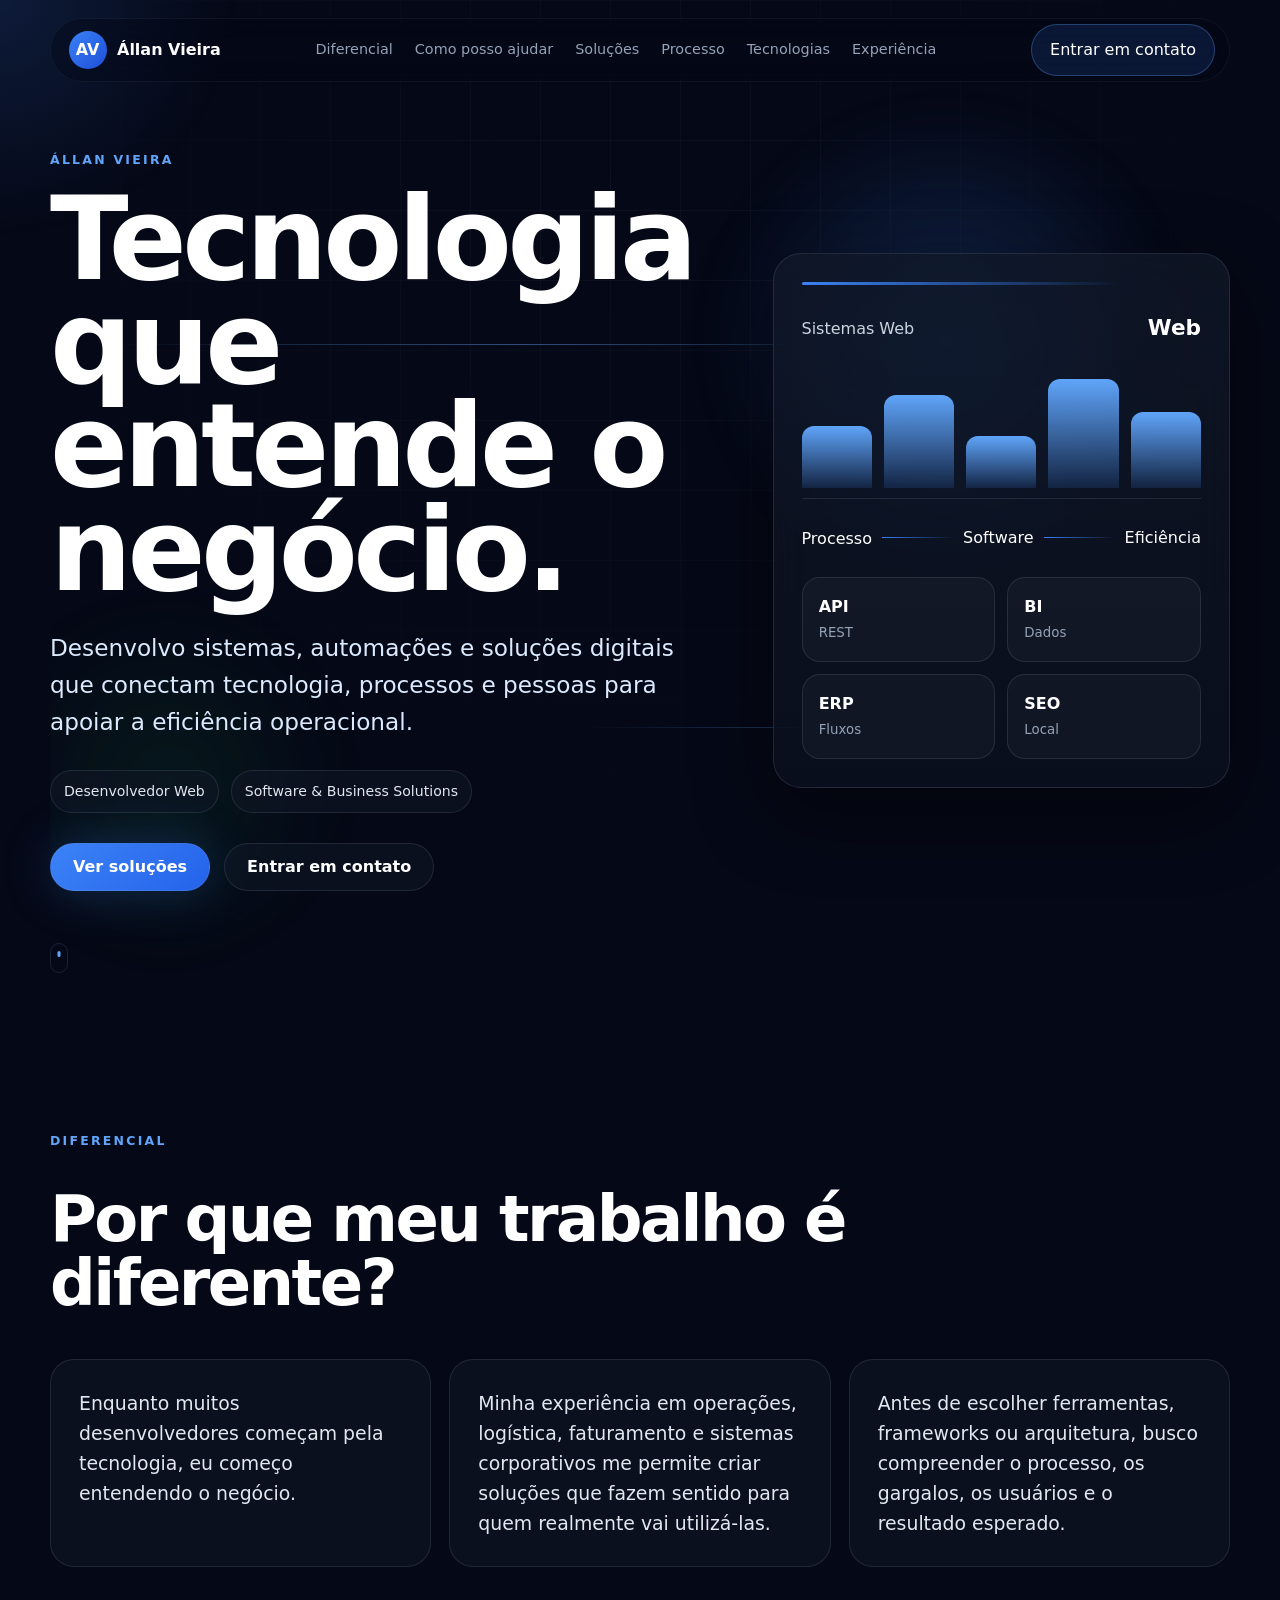
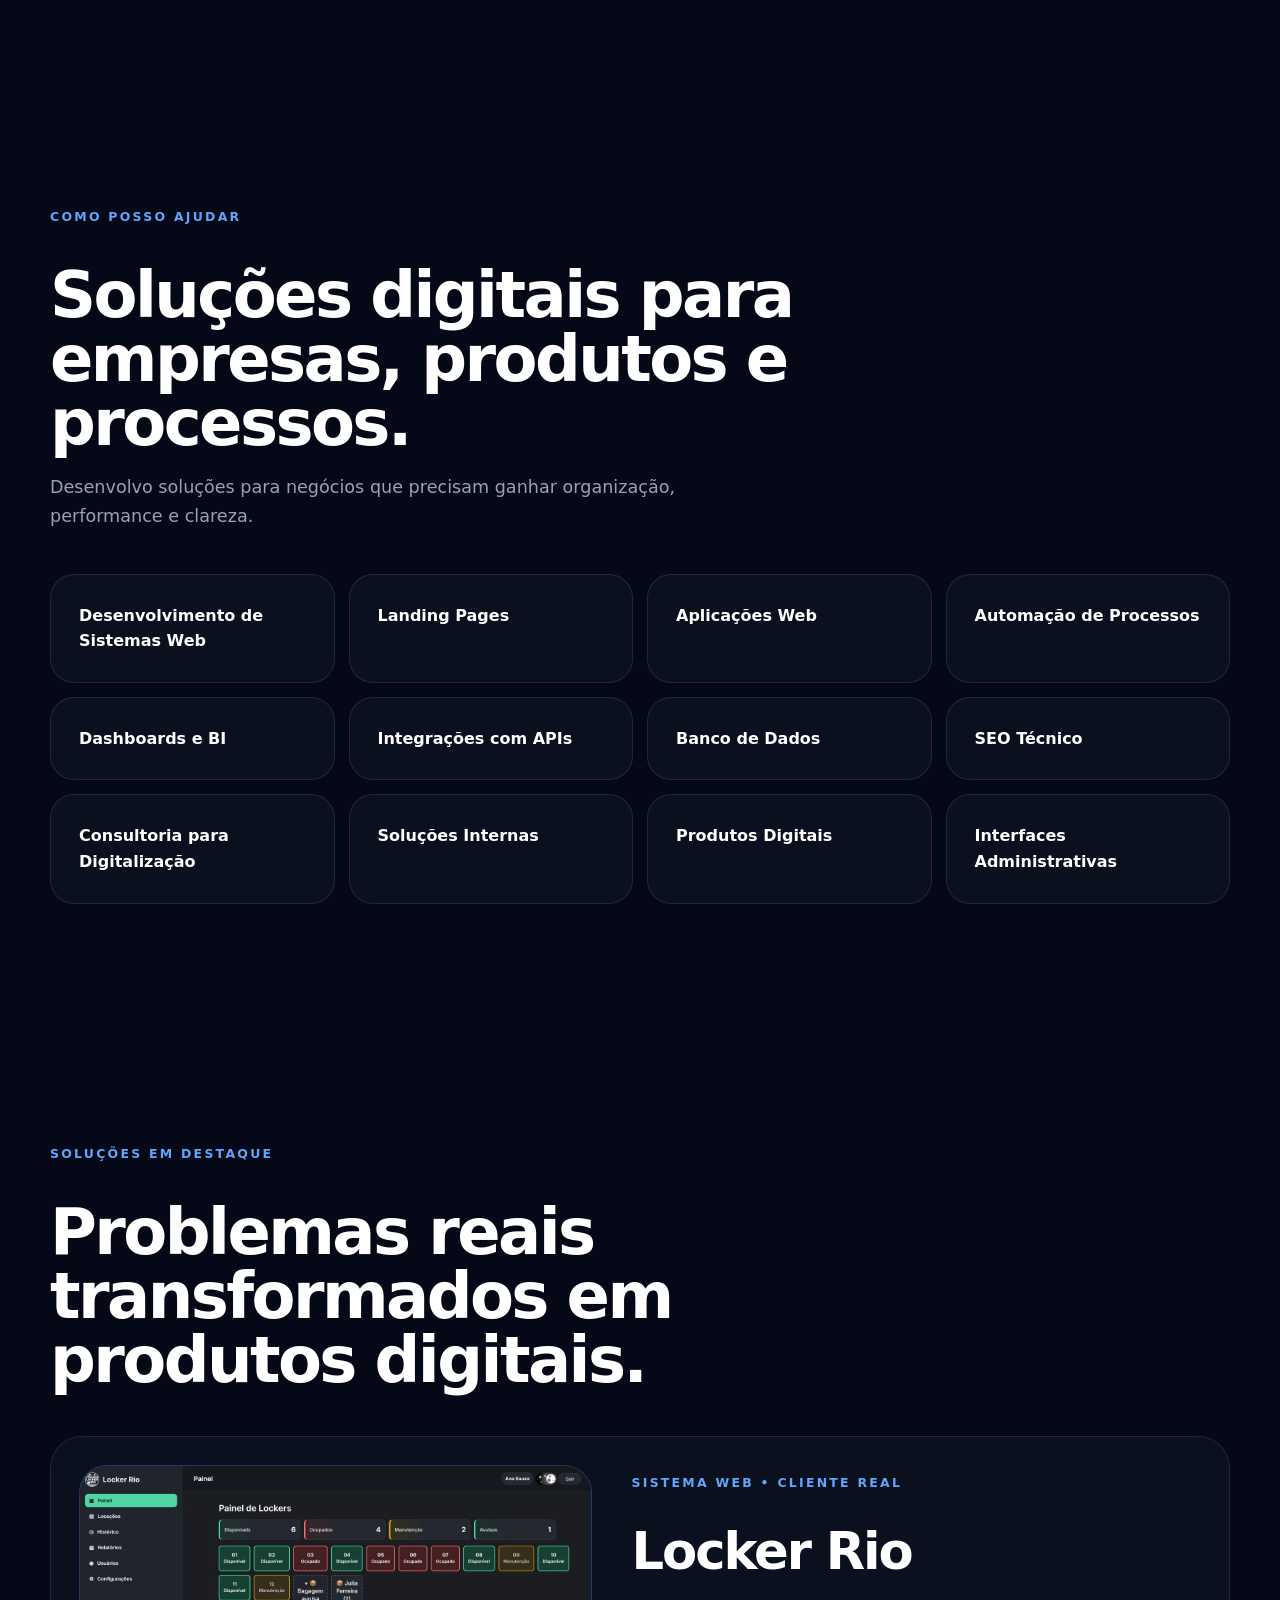
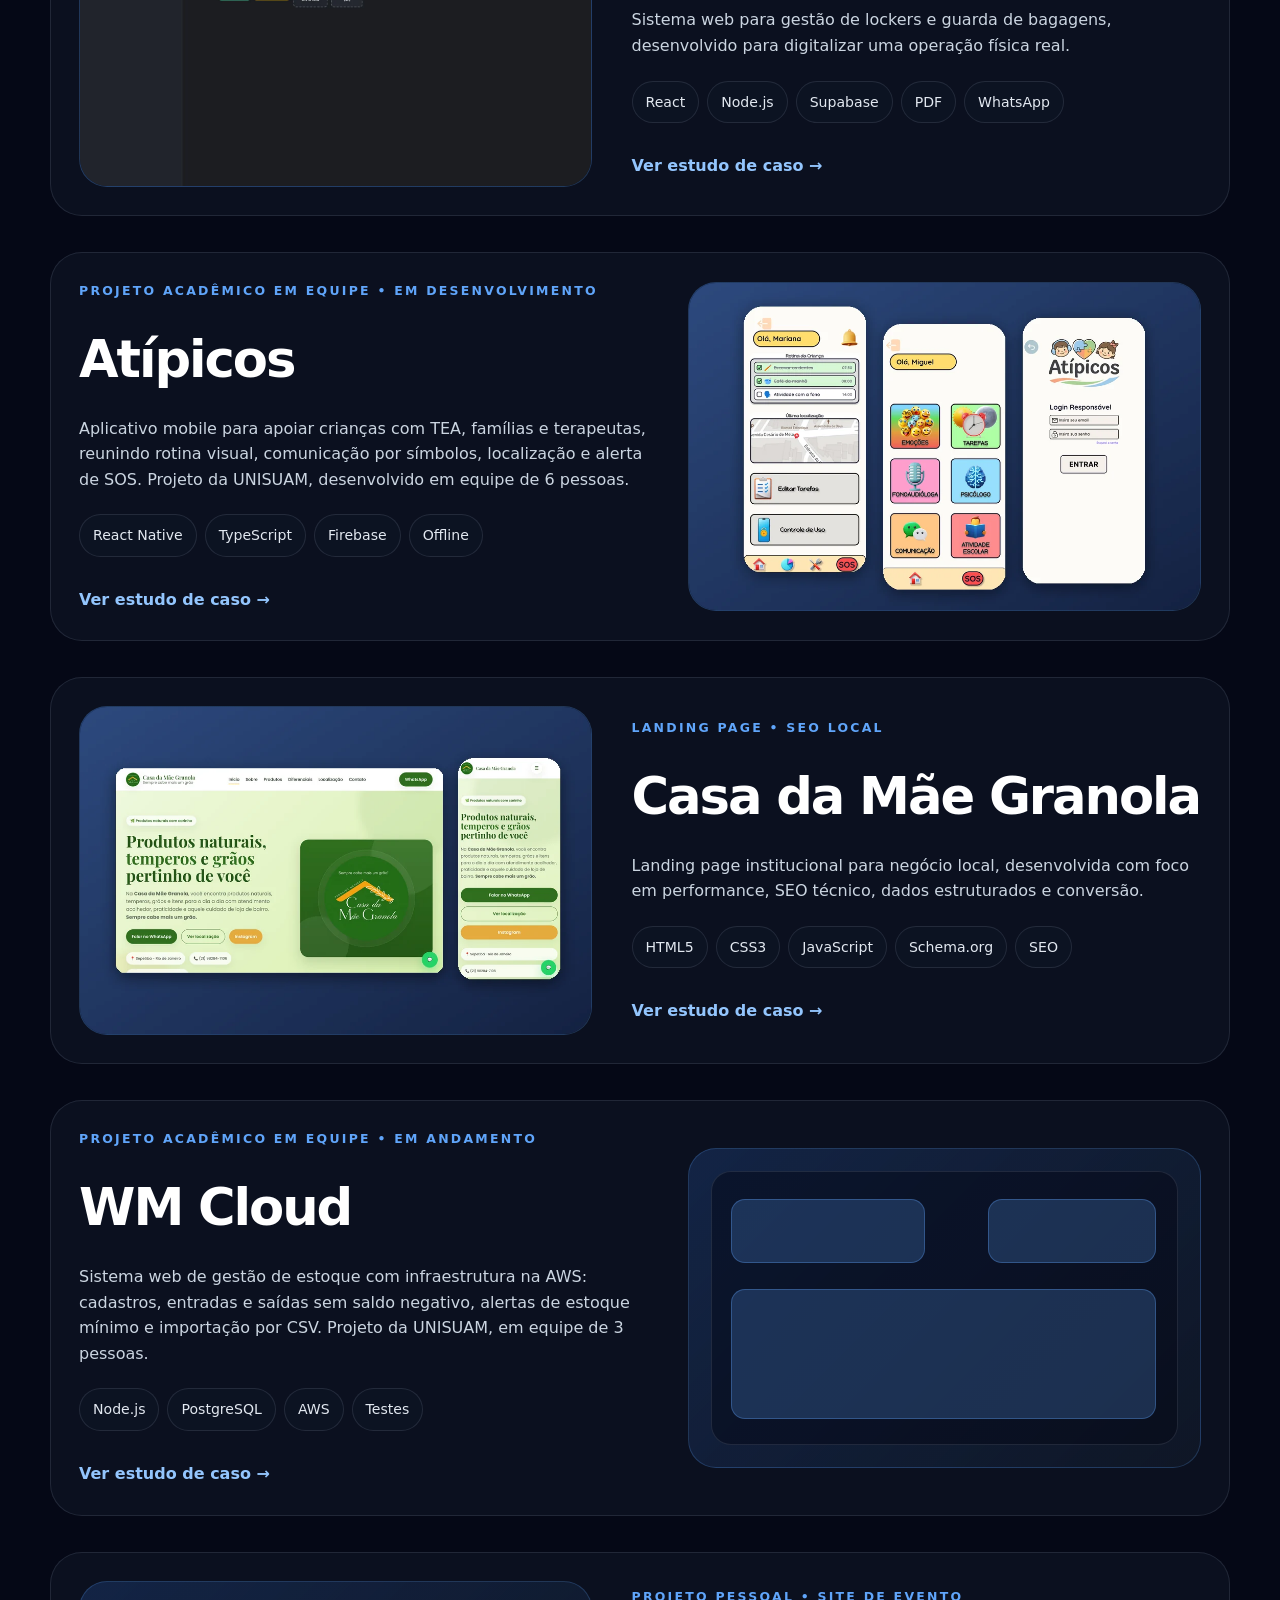
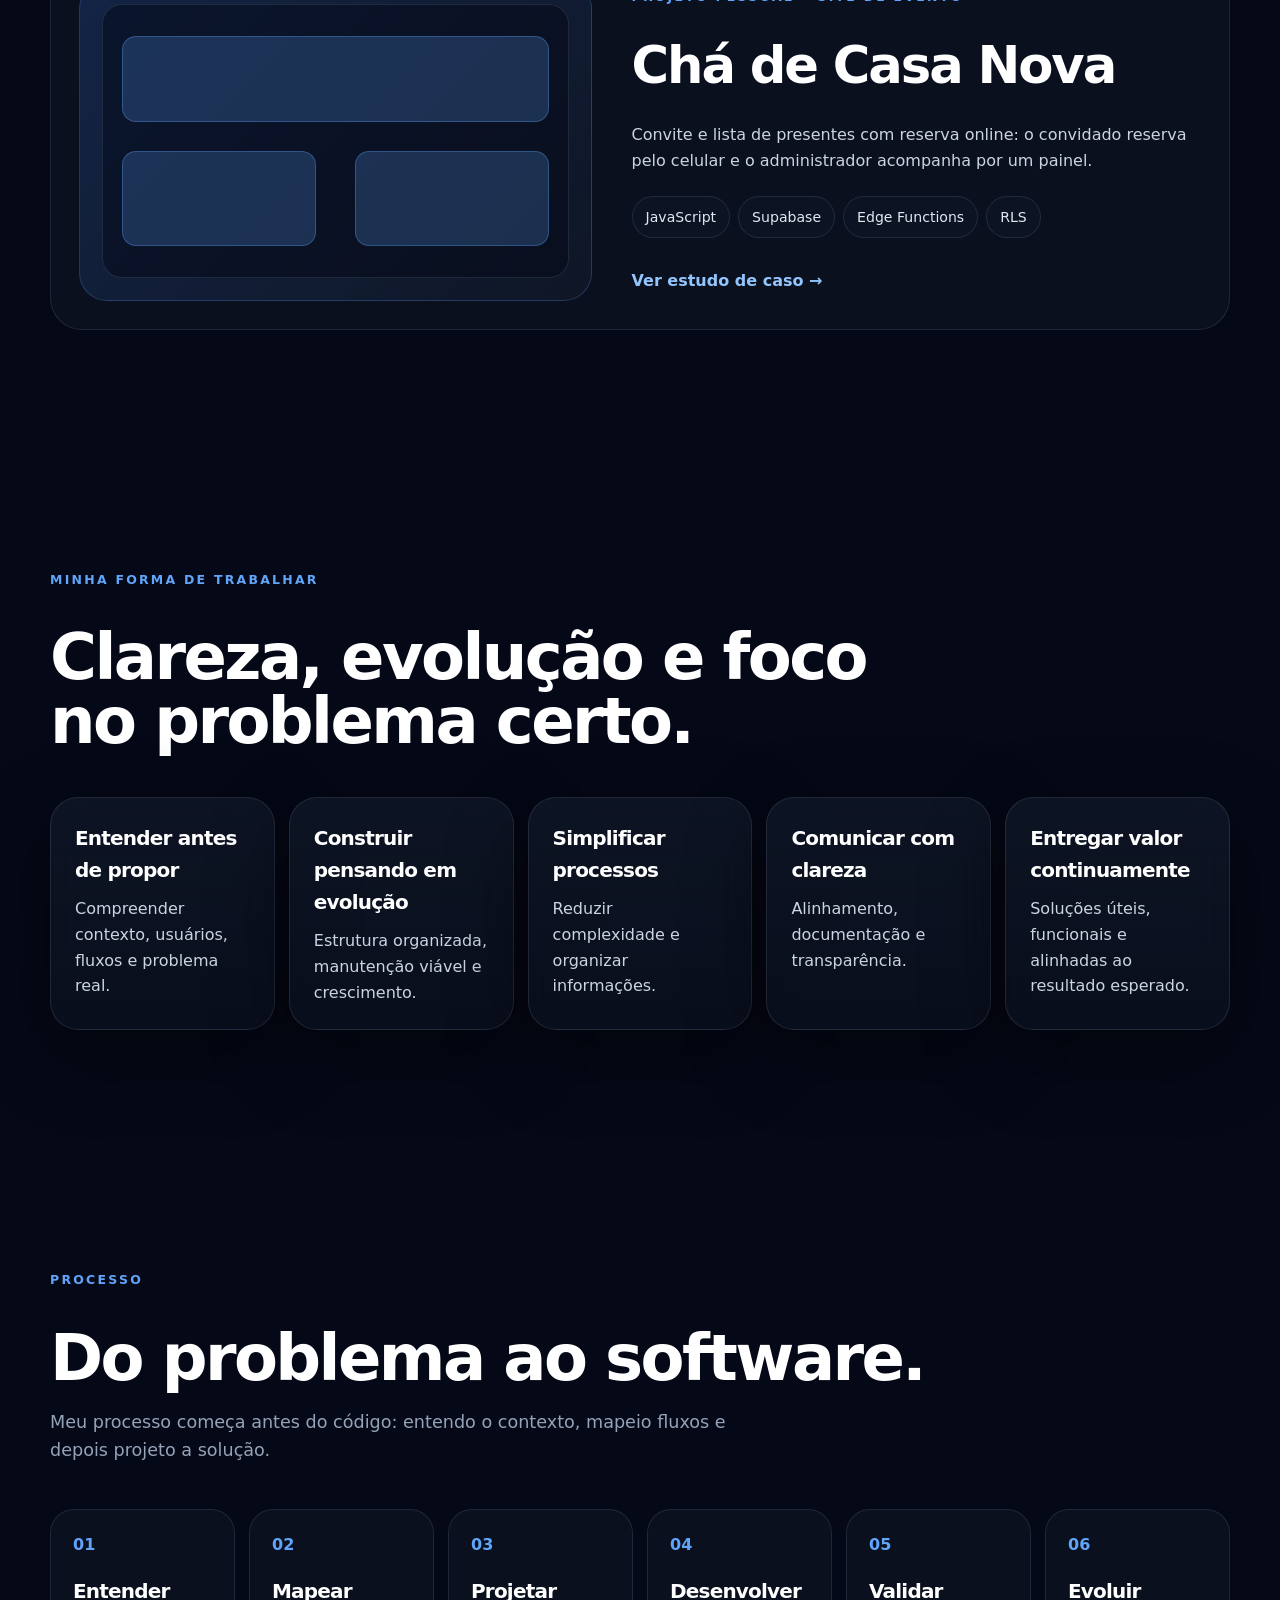
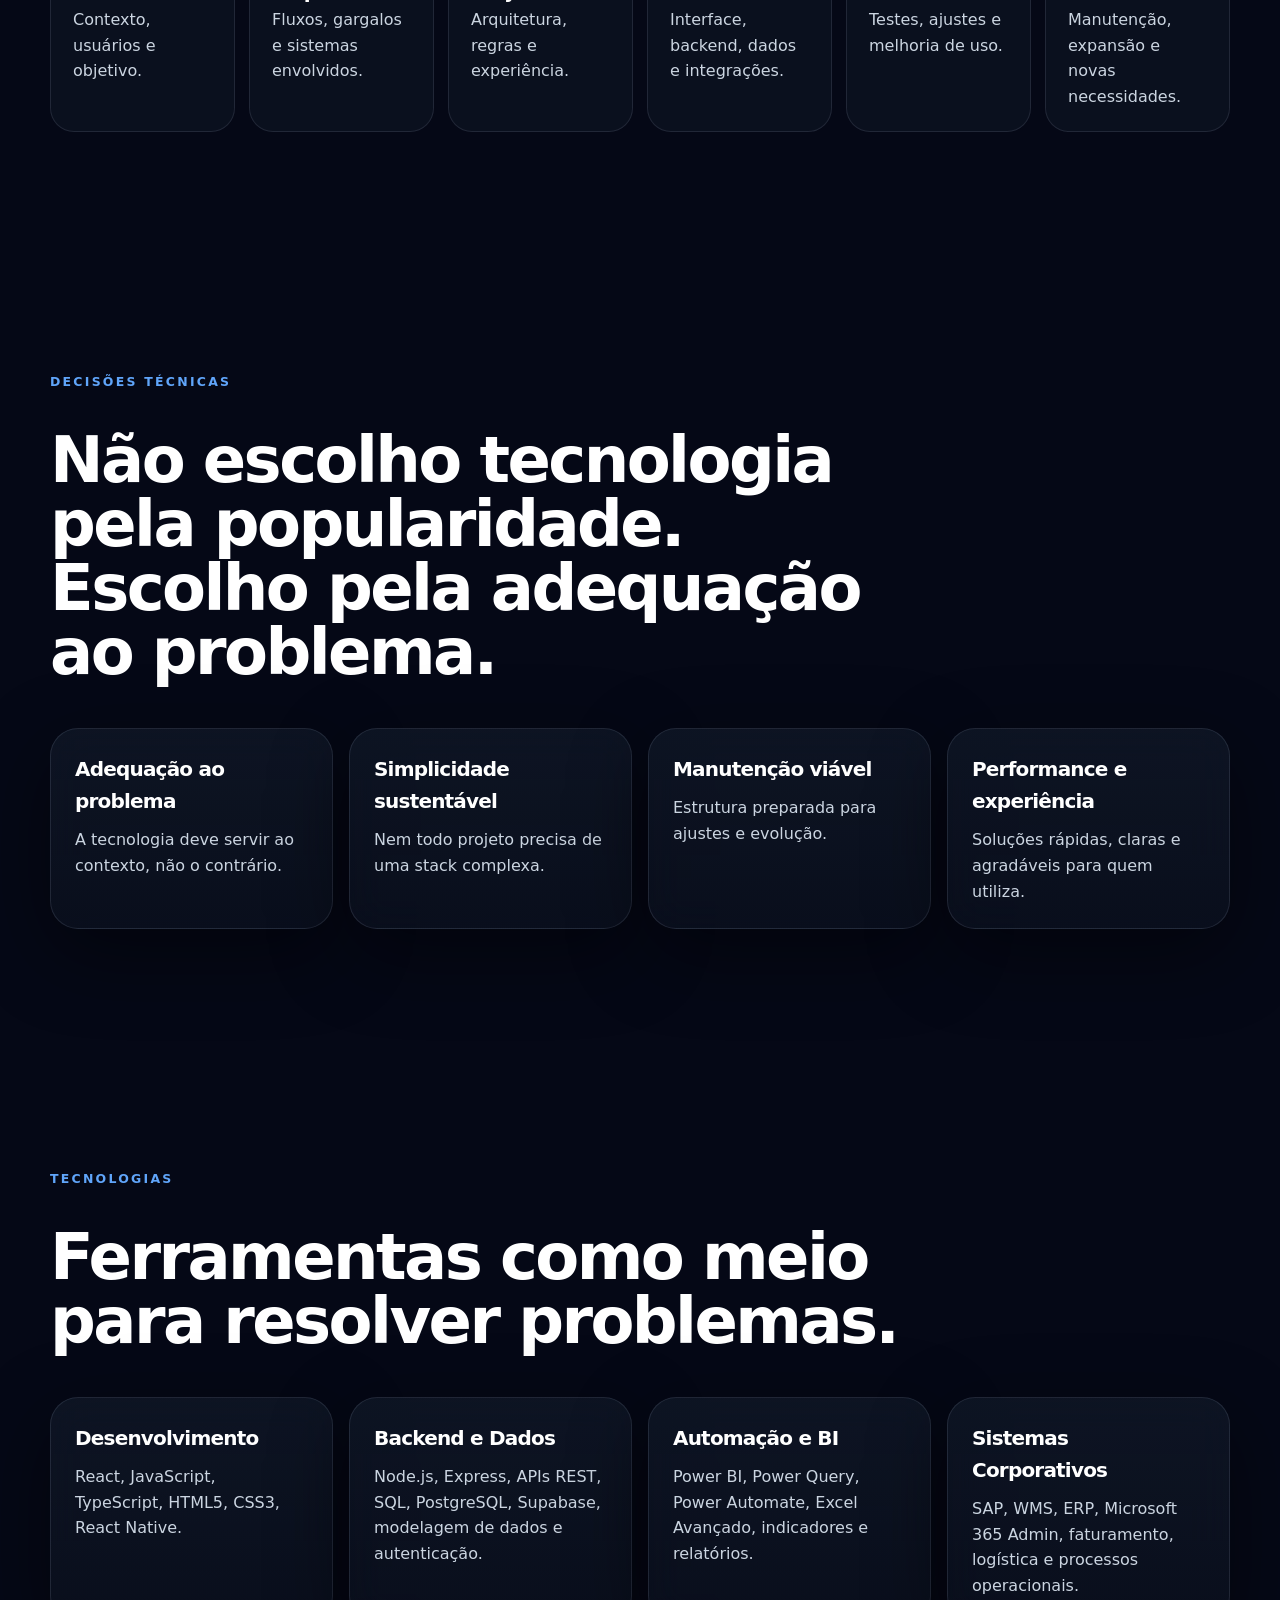
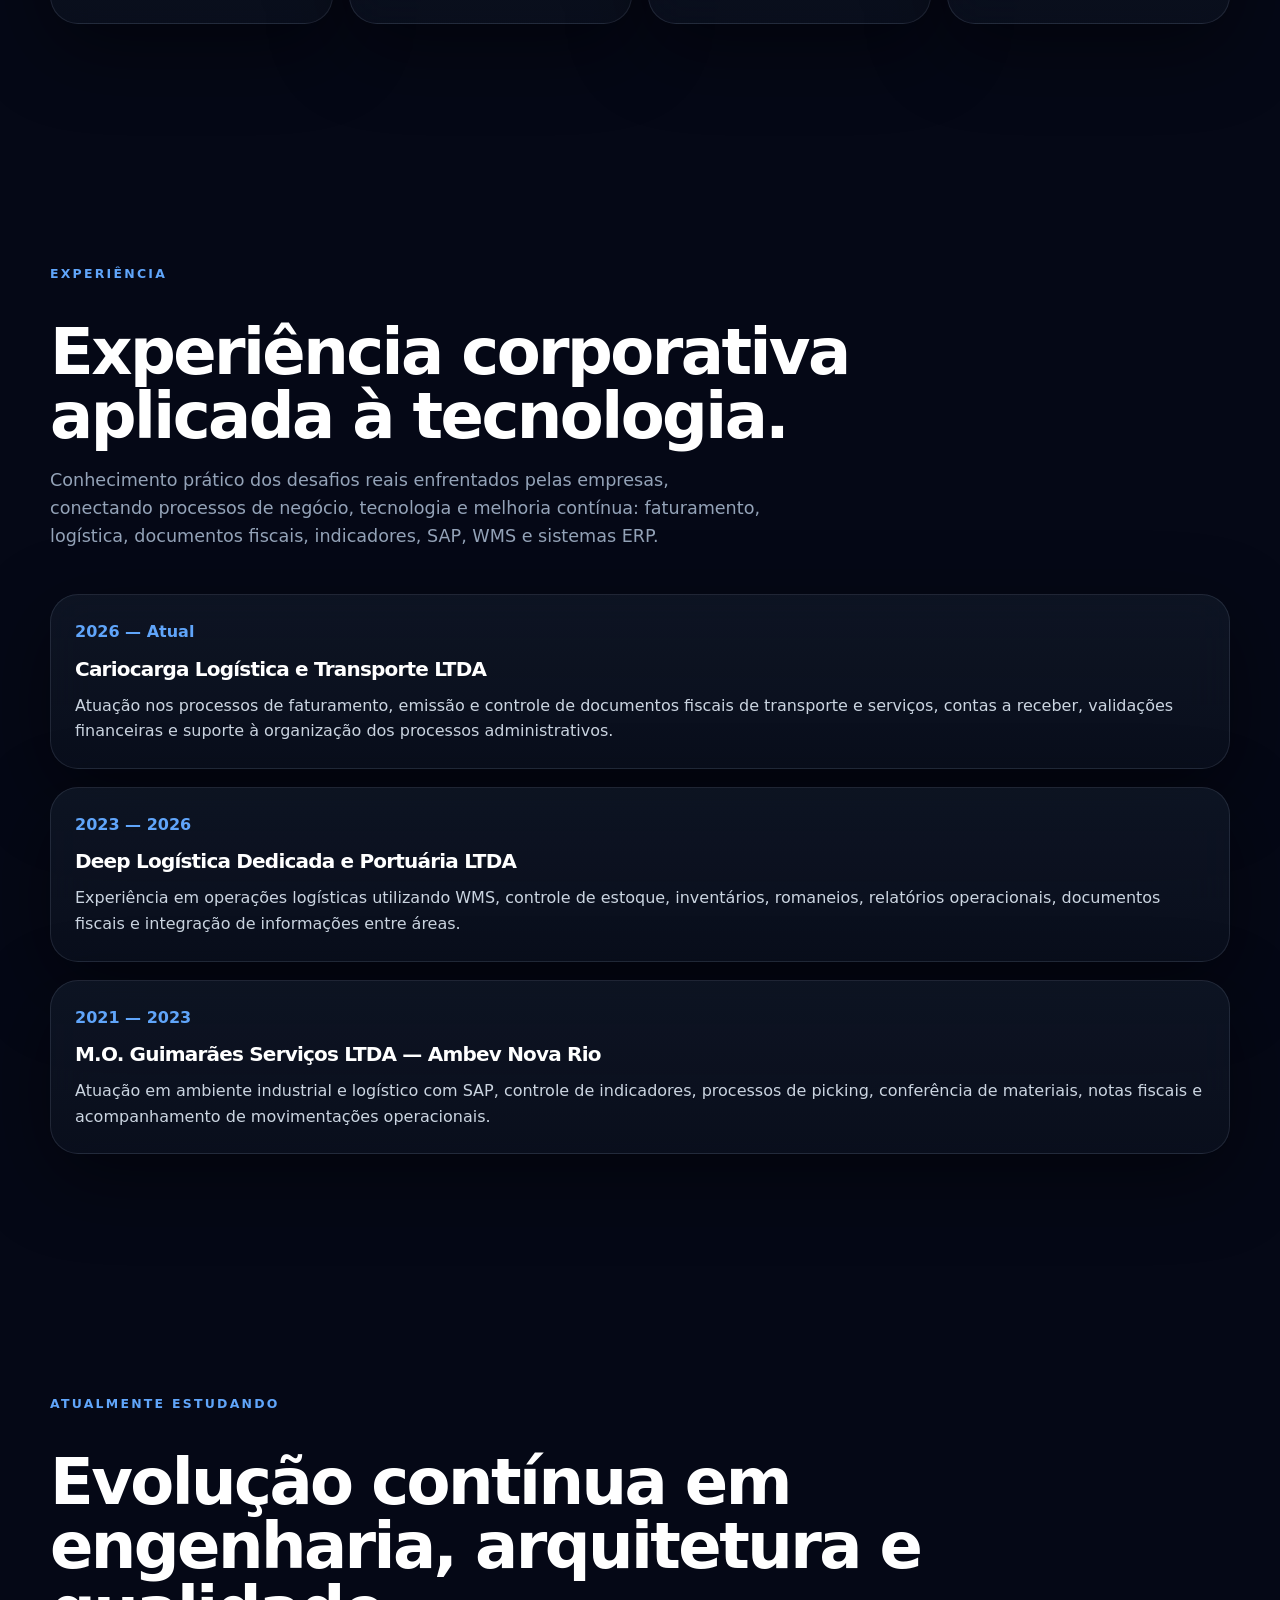
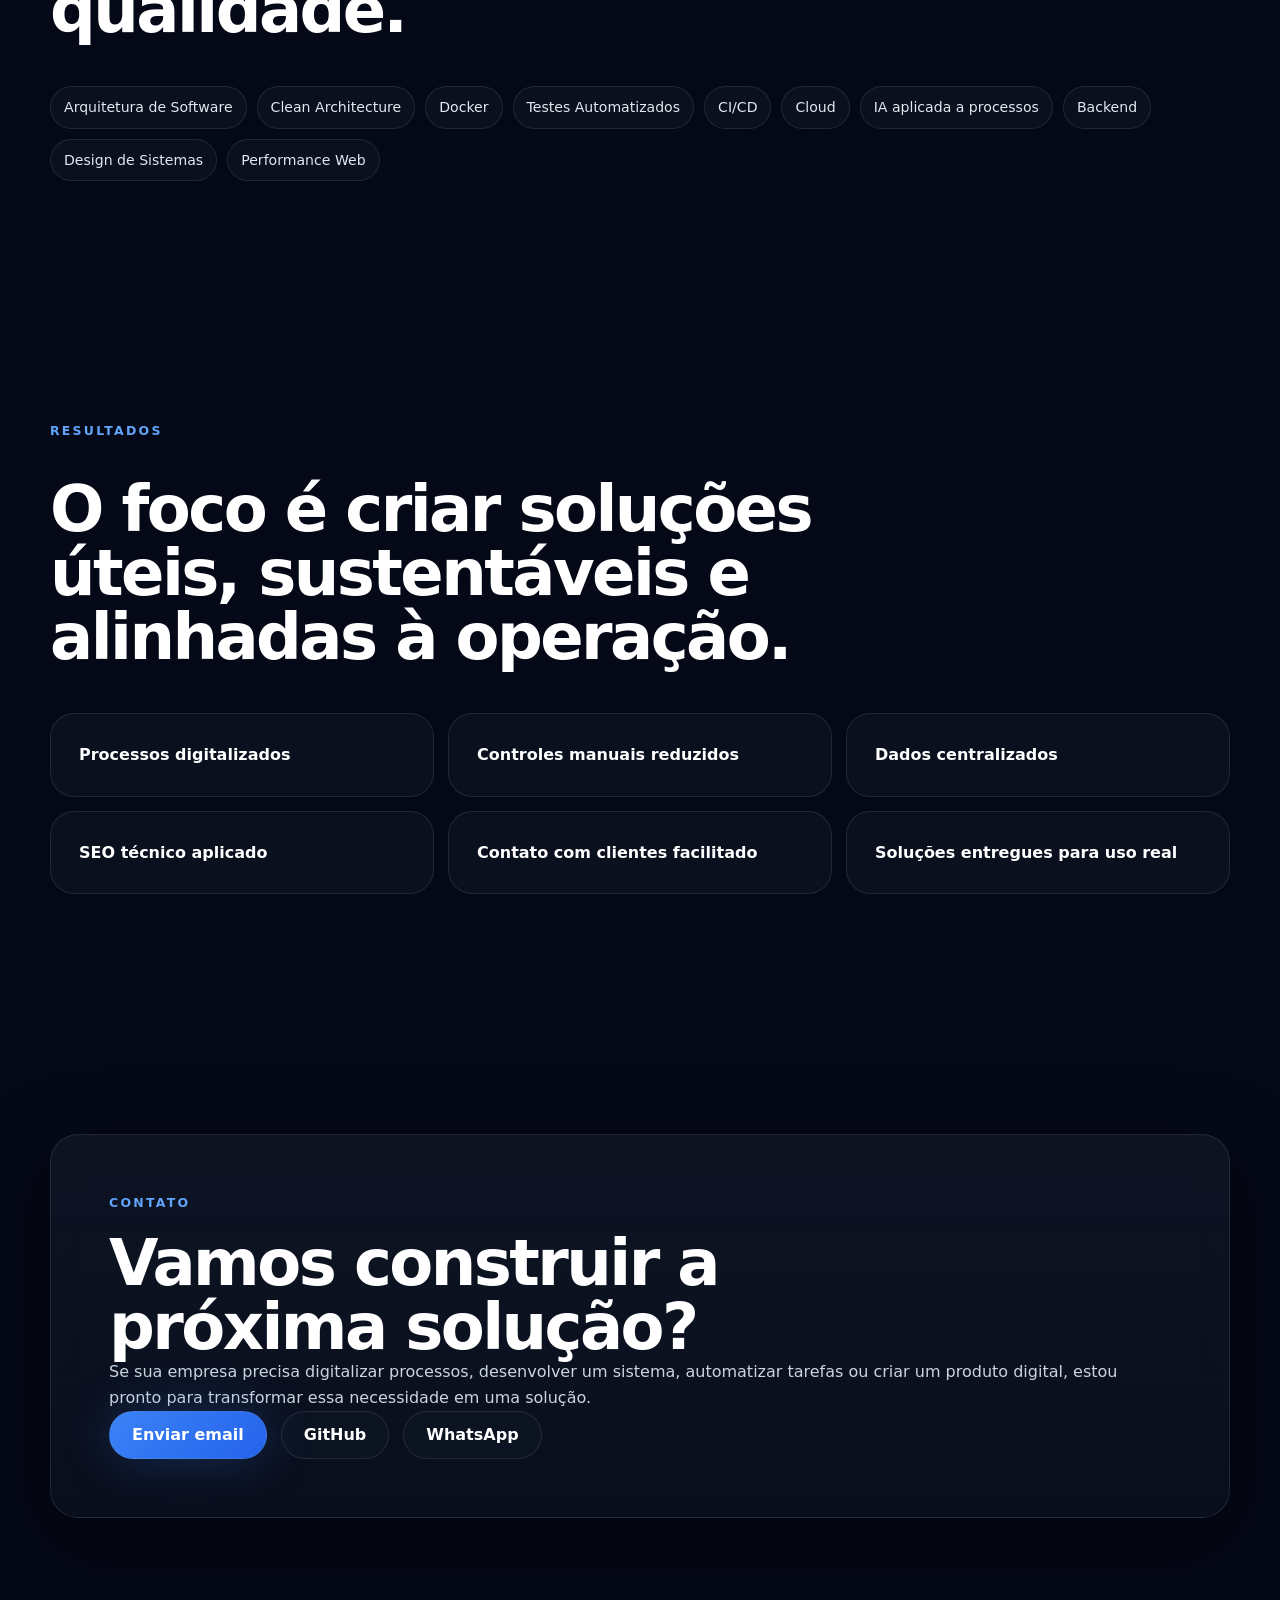
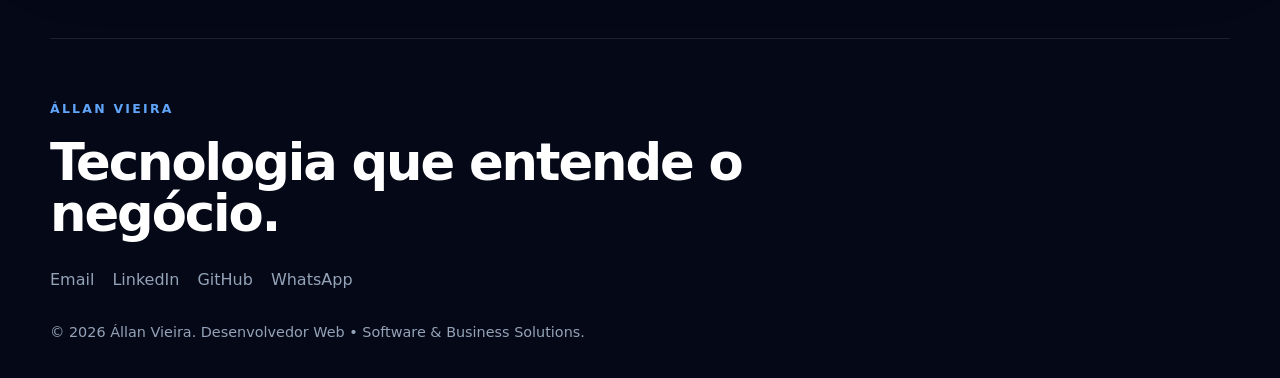
==== commit f6ff58c8: "Adiciona casos WM Cloud e Chá de Casa Nova; alinha textos ao nível real Co-Authored-By: Claude Sonne" ====
--- a/index.html
+++ b/index.html
@@ -1 +1 @@
-<!doctype html><html lang="pt-BR"><head><meta charset="utf-8"><meta name="viewport" content="width=device-width, initial-scale=1"><title>Állan Vieira | Desenvolvedor Web e Soluções para Negócios</title><meta name="description" content="Állan Vieira desenvolve sistemas web, automações e soluções digitais que conectam tecnologia, processos e pessoas. Conheça o Locker Rio, sistema em uso real, e outros projetos."><meta name="author" content="Állan Vieira"><meta name="robots" content="index,follow,max-image-preview:large"><meta name="theme-color" content="#050816"><link rel="canonical" href="https://allanvieira.com/"><meta property="og:type" content="website"><meta property="og:site_name" content="Állan Vieira"><meta property="og:locale" content="pt_BR"><meta property="og:title" content="Állan Vieira | Desenvolvedor Web e Soluções para Negócios"><meta property="og:description" content="Állan Vieira desenvolve sistemas web, automações e soluções digitais que conectam tecnologia, processos e pessoas. Conheça o Locker Rio, sistema em uso real, e outros projetos."><meta property="og:url" content="https://allanvieira.com/"><meta property="og:image" content="https://allanvieira.com/assets/og-image.png"><meta property="og:image:width" content="1200"><meta property="og:image:height" content="630"><meta property="og:image:alt" content="Állan Vieira — Tecnologia que entende o negócio"><meta name="twitter:card" content="summary_large_image"><meta name="twitter:title" content="Állan Vieira | Desenvolvedor Web e Soluções para Negócios"><meta name="twitter:description" content="Állan Vieira desenvolve sistemas web, automações e soluções digitais que conectam tecnologia, processos e pessoas. Conheça o Locker Rio, sistema em uso real, e outros projetos."><meta name="twitter:image" content="https://allanvieira.com/assets/og-image.png"><link rel="icon" href="assets/favicon.svg" type="image/svg+xml"><script type="application/ld+json">{"@context":"https://schema.org","@graph":[{"@type":"WebSite","@id":"https://allanvieira.com/#website","url":"https://allanvieira.com/","name":"Állan Vieira","inLanguage":"pt-BR","publisher":{"@id":"https://allanvieira.com/#person"}},{"@type":"Person","@id":"https://allanvieira.com/#person","name":"Állan Vieira","url":"https://allanvieira.com/","image":"https://allanvieira.com/assets/og-image.png","jobTitle":"Desenvolvedor Web","description":"Desenvolve sistemas web, automações e soluções digitais para negócios, com experiência prévia em faturamento e logística.","email":"mailto:allan@allanvieira.com","address":{"@type":"PostalAddress","addressLocality":"Rio de Janeiro","addressRegion":"RJ","addressCountry":"BR"},"alumniOf":{"@type":"CollegeOrUniversity","name":"UNISUAM"},"knowsAbout":["Desenvolvimento web","React","Node.js","Supabase","PostgreSQL","Automação de processos","Faturamento","Logística"],"sameAs":["https://github.com/VieiraAllan","https://www.linkedin.com/in/allanrvieira"]}]}</script><link rel="alternate" type="text/plain" href="/llms.txt" title="llms.txt"><link rel="stylesheet" href="assets/css/styles.css"></head><body><div class="noise"></div><div class="cursor-glow" data-cursor-glow></div><header class="site-header" data-header><a class="brand" href="index.html#home"><span class="brand-mark">AV</span><span class="brand-text">Állan Vieira</span></a><nav class="desktop-nav"><a href="index.html#diferencial">Diferencial</a><a href="index.html#ajuda">Como posso ajudar</a><a href="index.html#solucoes">Soluções</a><a href="index.html#processo">Processo</a><a href="index.html#tecnologias">Tecnologias</a><a href="index.html#experiencia">Experiência</a></nav><a class="nav-cta" href="index.html#contato">Entrar em contato</a><button class="menu-button" data-menu-button aria-label="Abrir menu"><span></span><span></span><span></span></button></header><div class="mobile-menu" data-mobile-menu><a href="index.html#diferencial">Diferencial</a><a href="index.html#ajuda">Como posso ajudar</a><a href="index.html#solucoes">Soluções</a><a href="index.html#processo">Processo</a><a href="index.html#tecnologias">Tecnologias</a><a href="index.html#experiencia">Experiência</a><a href="index.html#contato">Contato</a></div><main><section class="hero section" id="home"><div class="hero-bg"><span class="orb orb-one"></span><span class="orb orb-two"></span><span class="grid-lines"></span><span class="flow-line flow-a"></span><span class="flow-line flow-b"></span></div><div class="hero-content reveal"><p class="eyebrow">Állan Vieira</p><h1>Tecnologia que entende o negócio.</h1><p class="hero-lead">Desenvolvo sistemas, automações e soluções digitais que conectam tecnologia, processos e pessoas para apoiar a eficiência operacional.</p><div class="role-stack"><span>Full Stack Developer</span><span>Software & Business Solutions</span></div><div class="hero-actions"><a class="button primary" href="#solucoes">Ver soluções</a><a class="button secondary" href="#contato">Entrar em contato</a></div></div><aside class="hero-panel reveal"><div class="panel-topline"></div><div class="metric-row"><span>Sistemas Web</span><strong>Full Stack</strong></div><div class="mini-chart"><span style="height:52%"></span><span style="height:78%"></span><span style="height:44%"></span><span style="height:92%"></span><span style="height:64%"></span></div><div class="pipeline"><span>Processo</span><i></i><span>Software</span><i></i><span>Eficiência</span></div><div class="dashboard-grid"><div><strong>API</strong><small>REST</small></div><div><strong>BI</strong><small>Dados</small></div><div><strong>ERP</strong><small>Fluxos</small></div><div><strong>SEO</strong><small>Local</small></div></div></aside><div class="scroll-indicator"><span></span></div></section><section class="section difference" id="diferencial"><div class="section-heading reveal"><p class="eyebrow">Diferencial</p><h2>Por que meu trabalho é diferente?</h2></div><div class="difference-grid reveal"><p>Enquanto muitos desenvolvedores começam pela tecnologia, eu começo entendendo o negócio.</p><p>Minha experiência em operações, logística, faturamento e sistemas corporativos me permite criar soluções que fazem sentido para quem realmente vai utilizá-las.</p><p>Antes de escolher ferramentas, frameworks ou arquitetura, busco compreender o processo, os gargalos, os usuários e o resultado esperado.</p></div></section><section class="section" id="ajuda"><div class="section-heading reveal"><p class="eyebrow">Como posso ajudar</p><h2>Soluções digitais para empresas, produtos e processos.</h2><p>Desenvolvo soluções para negócios que precisam ganhar organização, performance e clareza.</p></div><div class="services-grid reveal"><article>Desenvolvimento de Sistemas Web</article><article>Landing Pages</article><article>Aplicações Full Stack</article><article>Automação de Processos</article><article>Dashboards e BI</article><article>Integrações com APIs</article><article>Banco de Dados</article><article>SEO Técnico</article><article>Consultoria para Digitalização</article><article>Soluções Internas</article><article>Produtos Digitais</article><article>Interfaces Administrativas</article></div></section><section class="section" id="solucoes"><div class="section-heading reveal"><p class="eyebrow">Soluções em destaque</p><h2>Problemas reais transformados em produtos digitais.</h2></div><div class="solutions-list"><article class="solution-card reveal"><a class="solution-visual shot-visual" href="cases/locker-rio.html" aria-label="Ver estudo de caso do Locker Rio"><img src="assets/screenshots/locker-rio/painel-dark.webp" alt="Painel do Locker Rio com a grade de lockers disponíveis, ocupados e em manutenção" width="1440" height="900" loading="lazy"></a><div><p class="eyebrow">Sistema Web • Cliente real</p><h3>Locker Rio</h3><p>Sistema web para gestão de lockers e guarda de bagagens, desenvolvido para digitalizar uma operação física real.</p><div class="badges"><span>React</span><span>Node.js</span><span>Supabase</span><span>PDF</span><span>WhatsApp</span></div><a class="text-link" href="cases/locker-rio.html">Ver estudo de caso →</a></div></article><article class="solution-card reverse reveal"><a class="solution-visual shot-visual" href="cases/atipicos.html" aria-label="Ver estudo de caso do Atípicos"><img src="assets/screenshots/atipicos/destaque.webp" alt="Telas do aplicativo Atípicos: início do responsável com rotina e localização da criança, início da criança com atividades e tela de login do responsável" width="1000" height="640" loading="lazy"></a><div><p class="eyebrow">Projeto acadêmico em equipe • Em desenvolvimento</p><h3>Atípicos</h3><p>Aplicativo mobile para apoiar crianças com TEA, famílias e terapeutas, reunindo rotina visual, comunicação por símbolos, localização e alerta de SOS. Projeto da UNISUAM, desenvolvido em equipe de 6 pessoas.</p><div class="badges"><span>React Native</span><span>TypeScript</span><span>Firebase</span><span>Offline</span></div><a class="text-link" href="cases/atipicos.html">Ver estudo de caso →</a></div></article><article class="solution-card reveal"><a class="solution-visual shot-visual" href="cases/casa-mae-granola.html" aria-label="Ver estudo de caso da Casa da Mãe Granola"><img src="assets/screenshots/casa-mae-granola/destaque.webp" alt="Site da Casa da Mãe Granola em computador e em celular, com título sobre produtos naturais, temperos e grãos e botões de WhatsApp e Instagram" width="1000" height="640" loading="lazy"></a><div><p class="eyebrow">Landing Page • SEO local</p><h3>Casa da Mãe Granola</h3><p>Landing page institucional para negócio local, desenvolvida com foco em performance, SEO técnico, dados estruturados e conversão.</p><div class="badges"><span>HTML5</span><span>CSS3</span><span>JavaScript</span><span>Schema.org</span><span>SEO</span></div><a class="text-link" href="cases/casa-mae-granola.html">Ver estudo de caso →</a></div></article></div></section><section class="section" id="forma"><div class="section-heading reveal"><p class="eyebrow">Minha forma de trabalhar</p><h2>Clareza, evolução e foco no problema certo.</h2></div><div class="cards-five reveal"><article><h3>Entender antes de propor</h3><p>Compreender contexto, usuários, fluxos e problema real.</p></article><article><h3>Construir pensando em evolução</h3><p>Estrutura organizada, manutenção viável e crescimento.</p></article><article><h3>Simplificar processos</h3><p>Reduzir complexidade e organizar informações.</p></article><article><h3>Comunicar com clareza</h3><p>Alinhamento, documentação e transparência.</p></article><article><h3>Entregar valor continuamente</h3><p>Soluções úteis, funcionais e alinhadas ao resultado esperado.</p></article></div></section><section class="section" id="processo"><div class="section-heading reveal"><p class="eyebrow">Processo</p><h2>Do problema ao software.</h2><p>Meu processo começa antes do código: entendo o contexto, mapeio fluxos e depois projeto a solução.</p></div><div class="process-line reveal"><article><span>01</span><h3>Entender</h3><p>Contexto, usuários e objetivo.</p></article><article><span>02</span><h3>Mapear</h3><p>Fluxos, gargalos e sistemas envolvidos.</p></article><article><span>03</span><h3>Projetar</h3><p>Arquitetura, regras e experiência.</p></article><article><span>04</span><h3>Desenvolver</h3><p>Interface, backend, dados e integrações.</p></article><article><span>05</span><h3>Validar</h3><p>Testes, ajustes e melhoria de uso.</p></article><article><span>06</span><h3>Evoluir</h3><p>Manutenção, expansão e novas necessidades.</p></article></div></section><section class="section technical-decisions" id="decisoes"><div class="section-heading reveal"><p class="eyebrow">Decisões técnicas</p><h2>Não escolho tecnologia pela popularidade. Escolho pela adequação ao problema.</h2></div><div class="decision-grid reveal"><article><h3>Adequação ao problema</h3><p>A tecnologia deve servir ao contexto, não o contrário.</p></article><article><h3>Simplicidade sustentável</h3><p>Nem todo projeto precisa de uma stack complexa.</p></article><article><h3>Manutenção viável</h3><p>Estrutura preparada para ajustes e evolução.</p></article><article><h3>Performance e experiência</h3><p>Soluções rápidas, claras e agradáveis para quem utiliza.</p></article></div></section><section class="section" id="tecnologias"><div class="section-heading reveal"><p class="eyebrow">Tecnologias</p><h2>Ferramentas como meio para resolver problemas.</h2></div><div class="tech-grid reveal"><article><h3>Desenvolvimento</h3><p>React, Next.js, JavaScript, TypeScript, HTML5, CSS3, Tailwind CSS, React Native.</p></article><article><h3>Backend e Dados</h3><p>Node.js, Express, APIs REST, SQL, PostgreSQL, Supabase, modelagem de dados e autenticação.</p></article><article><h3>Automação e BI</h3><p>Power BI, Power Query, Power Automate, Excel Avançado, indicadores e relatórios.</p></article><article><h3>Sistemas Corporativos</h3><p>SAP, WMS, ERP, Microsoft 365 Admin, faturamento, logística e processos operacionais.</p></article></div></section><section class="section" id="experiencia"><div class="section-heading reveal"><p class="eyebrow">Experiência</p><h2>Experiência corporativa aplicada à tecnologia.</h2><p>Conhecimento prático dos desafios reais enfrentados pelas empresas, conectando processos de negócio, tecnologia e melhoria contínua: faturamento, logística, documentos fiscais, indicadores, SAP, WMS e sistemas ERP.</p></div><div class="timeline reveal"><article><span>2026 — Atual</span><h3>Cariocarga Logística e Transporte LTDA</h3><p>Atuação nos processos de faturamento, emissão e controle de documentos fiscais de transporte e serviços, contas a receber, validações financeiras e suporte à organização dos processos administrativos.</p></article><article><span>2023 — 2026</span><h3>Deep Logística Dedicada e Portuária LTDA</h3><p>Experiência em operações logísticas utilizando WMS, controle de estoque, inventários, romaneios, relatórios operacionais, documentos fiscais e integração de informações entre áreas.</p></article><article><span>2021 — 2023</span><h3>M.O. Guimarães Serviços LTDA — Ambev Nova Rio</h3><p>Atuação em ambiente industrial e logístico com SAP, controle de indicadores, processos de picking, conferência de materiais, notas fiscais e acompanhamento de movimentações operacionais.</p></article></div></section><section class="section" id="estudos"><div class="section-heading reveal"><p class="eyebrow">Atualmente estudando</p><h2>Evolução contínua em engenharia, arquitetura e qualidade.</h2></div><div class="study-cloud reveal"><span>Arquitetura de Software</span><span>Clean Architecture</span><span>Docker</span><span>Testes Automatizados</span><span>CI/CD</span><span>Cloud</span><span>IA aplicada a processos</span><span>Backend</span><span>Design de Sistemas</span><span>Performance Web</span></div></section><section class="section results" id="resultados"><div class="section-heading reveal"><p class="eyebrow">Resultados</p><h2>O foco é criar soluções úteis, sustentáveis e alinhadas à operação.</h2></div><div class="results-grid reveal"><article>Processos digitalizados</article><article>Controles manuais reduzidos</article><article>Dados centralizados</article><article>SEO técnico aplicado</article><article>Contato com clientes facilitado</article><article>Soluções entregues para uso real</article></div></section><section class="section contact" id="contato"><div class="contact-card reveal"><p class="eyebrow">Contato</p><h2>Vamos construir a próxima solução?</h2><p>Se sua empresa precisa digitalizar processos, desenvolver um sistema, automatizar tarefas ou criar um produto digital, estou pronto para transformar essa necessidade em uma solução.</p><div class="hero-actions"><a class="button primary" href="mailto:allan@allanvieira.com">Enviar email</a><a class="button secondary" href="https://github.com/VieiraAllan/" target="_blank" rel="noreferrer">GitHub</a><a class="button secondary" href="https://wa.me/5521992278409" target="_blank" rel="noreferrer">WhatsApp</a></div></div></section></main><footer class="footer"><div><p class="eyebrow">Állan Vieira</p><h2>Tecnologia que entende o negócio.</h2></div><div class="footer-links"><a href="mailto:allan@allanvieira.com">Email</a><a href="https://www.linkedin.com/in/allanrvieira" target="_blank" rel="noreferrer">LinkedIn</a><a href="https://github.com/VieiraAllan/" target="_blank" rel="noreferrer">GitHub</a><a href="https://wa.me/5521992278409" target="_blank" rel="noreferrer">WhatsApp</a></div><p class="copyright">© <span data-year></span> Állan Vieira. Full Stack Developer • Software & Business Solutions.</p></footer><script src="assets/js/main.js"></script></body></html>+<!doctype html><html lang="pt-BR"><head><meta charset="utf-8"><meta name="viewport" content="width=device-width, initial-scale=1"><title>Állan Vieira | Desenvolvedor Web e Soluções para Negócios</title><meta name="description" content="Állan Vieira desenvolve sistemas web, automações e soluções digitais que conectam tecnologia, processos e pessoas. Conheça o Locker Rio, sistema em uso real, e outros projetos."><meta name="author" content="Állan Vieira"><meta name="robots" content="index,follow,max-image-preview:large"><meta name="theme-color" content="#050816"><link rel="canonical" href="https://allanvieira.com/"><meta property="og:type" content="website"><meta property="og:site_name" content="Állan Vieira"><meta property="og:locale" content="pt_BR"><meta property="og:title" content="Állan Vieira | Desenvolvedor Web e Soluções para Negócios"><meta property="og:description" content="Állan Vieira desenvolve sistemas web, automações e soluções digitais que conectam tecnologia, processos e pessoas. Conheça o Locker Rio, sistema em uso real, e outros projetos."><meta property="og:url" content="https://allanvieira.com/"><meta property="og:image" content="https://allanvieira.com/assets/og-image.png"><meta property="og:image:width" content="1200"><meta property="og:image:height" content="630"><meta property="og:image:alt" content="Állan Vieira — Tecnologia que entende o negócio"><meta name="twitter:card" content="summary_large_image"><meta name="twitter:title" content="Állan Vieira | Desenvolvedor Web e Soluções para Negócios"><meta name="twitter:description" content="Állan Vieira desenvolve sistemas web, automações e soluções digitais que conectam tecnologia, processos e pessoas. Conheça o Locker Rio, sistema em uso real, e outros projetos."><meta name="twitter:image" content="https://allanvieira.com/assets/og-image.png"><link rel="icon" href="assets/favicon.svg" type="image/svg+xml"><script type="application/ld+json">{"@context":"https://schema.org","@graph":[{"@type":"WebSite","@id":"https://allanvieira.com/#website","url":"https://allanvieira.com/","name":"Állan Vieira","inLanguage":"pt-BR","publisher":{"@id":"https://allanvieira.com/#person"}},{"@type":"Person","@id":"https://allanvieira.com/#person","name":"Állan Vieira","url":"https://allanvieira.com/","image":"https://allanvieira.com/assets/og-image.png","jobTitle":"Desenvolvedor Web","description":"Desenvolve sistemas web, automações e soluções digitais para negócios, com experiência prévia em faturamento e logística.","email":"mailto:allan@allanvieira.com","address":{"@type":"PostalAddress","addressLocality":"Rio de Janeiro","addressRegion":"RJ","addressCountry":"BR"},"alumniOf":{"@type":"CollegeOrUniversity","name":"UNISUAM"},"knowsAbout":["Desenvolvimento web","React","Node.js","Supabase","PostgreSQL","Automação de processos","Faturamento","Logística"],"sameAs":["https://github.com/VieiraAllan","https://www.linkedin.com/in/allanrvieira"]}]}</script><link rel="alternate" type="text/plain" href="/llms.txt" title="llms.txt"><link rel="stylesheet" href="assets/css/styles.css"></head><body><div class="noise"></div><div class="cursor-glow" data-cursor-glow></div><header class="site-header" data-header><a class="brand" href="index.html#home"><span class="brand-mark">AV</span><span class="brand-text">Állan Vieira</span></a><nav class="desktop-nav"><a href="index.html#diferencial">Diferencial</a><a href="index.html#ajuda">Como posso ajudar</a><a href="index.html#solucoes">Soluções</a><a href="index.html#processo">Processo</a><a href="index.html#tecnologias">Tecnologias</a><a href="index.html#experiencia">Experiência</a></nav><a class="nav-cta" href="index.html#contato">Entrar em contato</a><button class="menu-button" data-menu-button aria-label="Abrir menu"><span></span><span></span><span></span></button></header><div class="mobile-menu" data-mobile-menu><a href="index.html#diferencial">Diferencial</a><a href="index.html#ajuda">Como posso ajudar</a><a href="index.html#solucoes">Soluções</a><a href="index.html#processo">Processo</a><a href="index.html#tecnologias">Tecnologias</a><a href="index.html#experiencia">Experiência</a><a href="index.html#contato">Contato</a></div><main><section class="hero section" id="home"><div class="hero-bg"><span class="orb orb-one"></span><span class="orb orb-two"></span><span class="grid-lines"></span><span class="flow-line flow-a"></span><span class="flow-line flow-b"></span></div><div class="hero-content reveal"><p class="eyebrow">Állan Vieira</p><h1>Tecnologia que entende o negócio.</h1><p class="hero-lead">Desenvolvo sistemas, automações e soluções digitais que conectam tecnologia, processos e pessoas para apoiar a eficiência operacional.</p><div class="role-stack"><span>Desenvolvedor Web</span><span>Software & Business Solutions</span></div><div class="hero-actions"><a class="button primary" href="#solucoes">Ver soluções</a><a class="button secondary" href="#contato">Entrar em contato</a></div></div><aside class="hero-panel reveal"><div class="panel-topline"></div><div class="metric-row"><span>Sistemas Web</span><strong>Web</strong></div><div class="mini-chart"><span style="height:52%"></span><span style="height:78%"></span><span style="height:44%"></span><span style="height:92%"></span><span style="height:64%"></span></div><div class="pipeline"><span>Processo</span><i></i><span>Software</span><i></i><span>Eficiência</span></div><div class="dashboard-grid"><div><strong>API</strong><small>REST</small></div><div><strong>BI</strong><small>Dados</small></div><div><strong>ERP</strong><small>Fluxos</small></div><div><strong>SEO</strong><small>Local</small></div></div></aside><div class="scroll-indicator"><span></span></div></section><section class="section difference" id="diferencial"><div class="section-heading reveal"><p class="eyebrow">Diferencial</p><h2>Por que meu trabalho é diferente?</h2></div><div class="difference-grid reveal"><p>Enquanto muitos desenvolvedores começam pela tecnologia, eu começo entendendo o negócio.</p><p>Minha experiência em operações, logística, faturamento e sistemas corporativos me permite criar soluções que fazem sentido para quem realmente vai utilizá-las.</p><p>Antes de escolher ferramentas, frameworks ou arquitetura, busco compreender o processo, os gargalos, os usuários e o resultado esperado.</p></div></section><section class="section" id="ajuda"><div class="section-heading reveal"><p class="eyebrow">Como posso ajudar</p><h2>Soluções digitais para empresas, produtos e processos.</h2><p>Desenvolvo soluções para negócios que precisam ganhar organização, performance e clareza.</p></div><div class="services-grid reveal"><article>Desenvolvimento de Sistemas Web</article><article>Landing Pages</article><article>Aplicações Web</article><article>Automação de Processos</article><article>Dashboards e BI</article><article>Integrações com APIs</article><article>Banco de Dados</article><article>SEO Técnico</article><article>Consultoria para Digitalização</article><article>Soluções Internas</article><article>Produtos Digitais</article><article>Interfaces Administrativas</article></div></section><section class="section" id="solucoes"><div class="section-heading reveal"><p class="eyebrow">Soluções em destaque</p><h2>Problemas reais transformados em produtos digitais.</h2></div><div class="solutions-list"><article class="solution-card reveal"><a class="solution-visual shot-visual" href="cases/locker-rio.html" aria-label="Ver estudo de caso do Locker Rio"><img src="assets/screenshots/locker-rio/painel-dark.webp" alt="Painel do Locker Rio com a grade de lockers disponíveis, ocupados e em manutenção" width="1440" height="900" loading="lazy"></a><div><p class="eyebrow">Sistema Web • Cliente real</p><h3>Locker Rio</h3><p>Sistema web para gestão de lockers e guarda de bagagens, desenvolvido para digitalizar uma operação física real.</p><div class="badges"><span>React</span><span>Node.js</span><span>Supabase</span><span>PDF</span><span>WhatsApp</span></div><a class="text-link" href="cases/locker-rio.html">Ver estudo de caso →</a></div></article><article class="solution-card reverse reveal"><a class="solution-visual shot-visual" href="cases/atipicos.html" aria-label="Ver estudo de caso do Atípicos"><img src="assets/screenshots/atipicos/destaque.webp" alt="Telas do aplicativo Atípicos: início do responsável com rotina e localização da criança, início da criança com atividades e tela de login do responsável" width="1000" height="640" loading="lazy"></a><div><p class="eyebrow">Projeto acadêmico em equipe • Em desenvolvimento</p><h3>Atípicos</h3><p>Aplicativo mobile para apoiar crianças com TEA, famílias e terapeutas, reunindo rotina visual, comunicação por símbolos, localização e alerta de SOS. Projeto da UNISUAM, desenvolvido em equipe de 6 pessoas.</p><div class="badges"><span>React Native</span><span>TypeScript</span><span>Firebase</span><span>Offline</span></div><a class="text-link" href="cases/atipicos.html">Ver estudo de caso →</a></div></article><article class="solution-card reveal"><a class="solution-visual shot-visual" href="cases/casa-mae-granola.html" aria-label="Ver estudo de caso da Casa da Mãe Granola"><img src="assets/screenshots/casa-mae-granola/destaque.webp" alt="Site da Casa da Mãe Granola em computador e em celular, com título sobre produtos naturais, temperos e grãos e botões de WhatsApp e Instagram" width="1000" height="640" loading="lazy"></a><div><p class="eyebrow">Landing Page • SEO local</p><h3>Casa da Mãe Granola</h3><p>Landing page institucional para negócio local, desenvolvida com foco em performance, SEO técnico, dados estruturados e conversão.</p><div class="badges"><span>HTML5</span><span>CSS3</span><span>JavaScript</span><span>Schema.org</span><span>SEO</span></div><a class="text-link" href="cases/casa-mae-granola.html">Ver estudo de caso →</a></div></article><article class="solution-card reverse reveal"><div class="solution-visual dashboard-visual"><span></span><span></span><span></span></div><div><p class="eyebrow">Projeto acadêmico em equipe • Em andamento</p><h3>WM Cloud</h3><p>Sistema web de gestão de estoque com infraestrutura na AWS: cadastros, entradas e saídas sem saldo negativo, alertas de estoque mínimo e importação por CSV. Projeto da UNISUAM, em equipe de 3 pessoas.</p><div class="badges"><span>Node.js</span><span>PostgreSQL</span><span>AWS</span><span>Testes</span></div><a class="text-link" href="cases/wm-cloud.html">Ver estudo de caso →</a></div></article><article class="solution-card reveal"><div class="solution-visual landing-visual"><span></span><span></span><span></span></div><div><p class="eyebrow">Projeto pessoal • Site de evento</p><h3>Chá de Casa Nova</h3><p>Convite e lista de presentes com reserva online: o convidado reserva pelo celular e o administrador acompanha por um painel.</p><div class="badges"><span>JavaScript</span><span>Supabase</span><span>Edge Functions</span><span>RLS</span></div><a class="text-link" href="cases/cha-de-casa-nova.html">Ver estudo de caso →</a></div></article></div></section><section class="section" id="forma"><div class="section-heading reveal"><p class="eyebrow">Minha forma de trabalhar</p><h2>Clareza, evolução e foco no problema certo.</h2></div><div class="cards-five reveal"><article><h3>Entender antes de propor</h3><p>Compreender contexto, usuários, fluxos e problema real.</p></article><article><h3>Construir pensando em evolução</h3><p>Estrutura organizada, manutenção viável e crescimento.</p></article><article><h3>Simplificar processos</h3><p>Reduzir complexidade e organizar informações.</p></article><article><h3>Comunicar com clareza</h3><p>Alinhamento, documentação e transparência.</p></article><article><h3>Entregar valor continuamente</h3><p>Soluções úteis, funcionais e alinhadas ao resultado esperado.</p></article></div></section><section class="section" id="processo"><div class="section-heading reveal"><p class="eyebrow">Processo</p><h2>Do problema ao software.</h2><p>Meu processo começa antes do código: entendo o contexto, mapeio fluxos e depois projeto a solução.</p></div><div class="process-line reveal"><article><span>01</span><h3>Entender</h3><p>Contexto, usuários e objetivo.</p></article><article><span>02</span><h3>Mapear</h3><p>Fluxos, gargalos e sistemas envolvidos.</p></article><article><span>03</span><h3>Projetar</h3><p>Arquitetura, regras e experiência.</p></article><article><span>04</span><h3>Desenvolver</h3><p>Interface, backend, dados e integrações.</p></article><article><span>05</span><h3>Validar</h3><p>Testes, ajustes e melhoria de uso.</p></article><article><span>06</span><h3>Evoluir</h3><p>Manutenção, expansão e novas necessidades.</p></article></div></section><section class="section technical-decisions" id="decisoes"><div class="section-heading reveal"><p class="eyebrow">Decisões técnicas</p><h2>Não escolho tecnologia pela popularidade. Escolho pela adequação ao problema.</h2></div><div class="decision-grid reveal"><article><h3>Adequação ao problema</h3><p>A tecnologia deve servir ao contexto, não o contrário.</p></article><article><h3>Simplicidade sustentável</h3><p>Nem todo projeto precisa de uma stack complexa.</p></article><article><h3>Manutenção viável</h3><p>Estrutura preparada para ajustes e evolução.</p></article><article><h3>Performance e experiência</h3><p>Soluções rápidas, claras e agradáveis para quem utiliza.</p></article></div></section><section class="section" id="tecnologias"><div class="section-heading reveal"><p class="eyebrow">Tecnologias</p><h2>Ferramentas como meio para resolver problemas.</h2></div><div class="tech-grid reveal"><article><h3>Desenvolvimento</h3><p>React, JavaScript, TypeScript, HTML5, CSS3, React Native.</p></article><article><h3>Backend e Dados</h3><p>Node.js, Express, APIs REST, SQL, PostgreSQL, Supabase, modelagem de dados e autenticação.</p></article><article><h3>Automação e BI</h3><p>Power BI, Power Query, Power Automate, Excel Avançado, indicadores e relatórios.</p></article><article><h3>Sistemas Corporativos</h3><p>SAP, WMS, ERP, Microsoft 365 Admin, faturamento, logística e processos operacionais.</p></article></div></section><section class="section" id="experiencia"><div class="section-heading reveal"><p class="eyebrow">Experiência</p><h2>Experiência corporativa aplicada à tecnologia.</h2><p>Conhecimento prático dos desafios reais enfrentados pelas empresas, conectando processos de negócio, tecnologia e melhoria contínua: faturamento, logística, documentos fiscais, indicadores, SAP, WMS e sistemas ERP.</p></div><div class="timeline reveal"><article><span>2026 — Atual</span><h3>Cariocarga Logística e Transporte LTDA</h3><p>Atuação nos processos de faturamento, emissão e controle de documentos fiscais de transporte e serviços, contas a receber, validações financeiras e suporte à organização dos processos administrativos.</p></article><article><span>2023 — 2026</span><h3>Deep Logística Dedicada e Portuária LTDA</h3><p>Experiência em operações logísticas utilizando WMS, controle de estoque, inventários, romaneios, relatórios operacionais, documentos fiscais e integração de informações entre áreas.</p></article><article><span>2021 — 2023</span><h3>M.O. Guimarães Serviços LTDA — Ambev Nova Rio</h3><p>Atuação em ambiente industrial e logístico com SAP, controle de indicadores, processos de picking, conferência de materiais, notas fiscais e acompanhamento de movimentações operacionais.</p></article></div></section><section class="section" id="estudos"><div class="section-heading reveal"><p class="eyebrow">Atualmente estudando</p><h2>Evolução contínua em engenharia, arquitetura e qualidade.</h2></div><div class="study-cloud reveal"><span>Arquitetura de Software</span><span>Clean Architecture</span><span>Docker</span><span>Testes Automatizados</span><span>CI/CD</span><span>Cloud</span><span>IA aplicada a processos</span><span>Backend</span><span>Design de Sistemas</span><span>Performance Web</span></div></section><section class="section results" id="resultados"><div class="section-heading reveal"><p class="eyebrow">Resultados</p><h2>O foco é criar soluções úteis, sustentáveis e alinhadas à operação.</h2></div><div class="results-grid reveal"><article>Processos digitalizados</article><article>Controles manuais reduzidos</article><article>Dados centralizados</article><article>SEO técnico aplicado</article><article>Contato com clientes facilitado</article><article>Soluções entregues para uso real</article></div></section><section class="section contact" id="contato"><div class="contact-card reveal"><p class="eyebrow">Contato</p><h2>Vamos construir a próxima solução?</h2><p>Se sua empresa precisa digitalizar processos, desenvolver um sistema, automatizar tarefas ou criar um produto digital, estou pronto para transformar essa necessidade em uma solução.</p><div class="hero-actions"><a class="button primary" href="mailto:allan@allanvieira.com">Enviar email</a><a class="button secondary" href="https://github.com/VieiraAllan/" target="_blank" rel="noreferrer">GitHub</a><a class="button secondary" href="https://wa.me/5521992278409" target="_blank" rel="noreferrer">WhatsApp</a></div></div></section></main><footer class="footer"><div><p class="eyebrow">Állan Vieira</p><h2>Tecnologia que entende o negócio.</h2></div><div class="footer-links"><a href="mailto:allan@allanvieira.com">Email</a><a href="https://www.linkedin.com/in/allanrvieira" target="_blank" rel="noreferrer">LinkedIn</a><a href="https://github.com/VieiraAllan/" target="_blank" rel="noreferrer">GitHub</a><a href="https://wa.me/5521992278409" target="_blank" rel="noreferrer">WhatsApp</a></div><p class="copyright">© <span data-year></span> Állan Vieira. Desenvolvedor Web • Software & Business Solutions.</p></footer><script src="assets/js/main.js"></script></body></html>
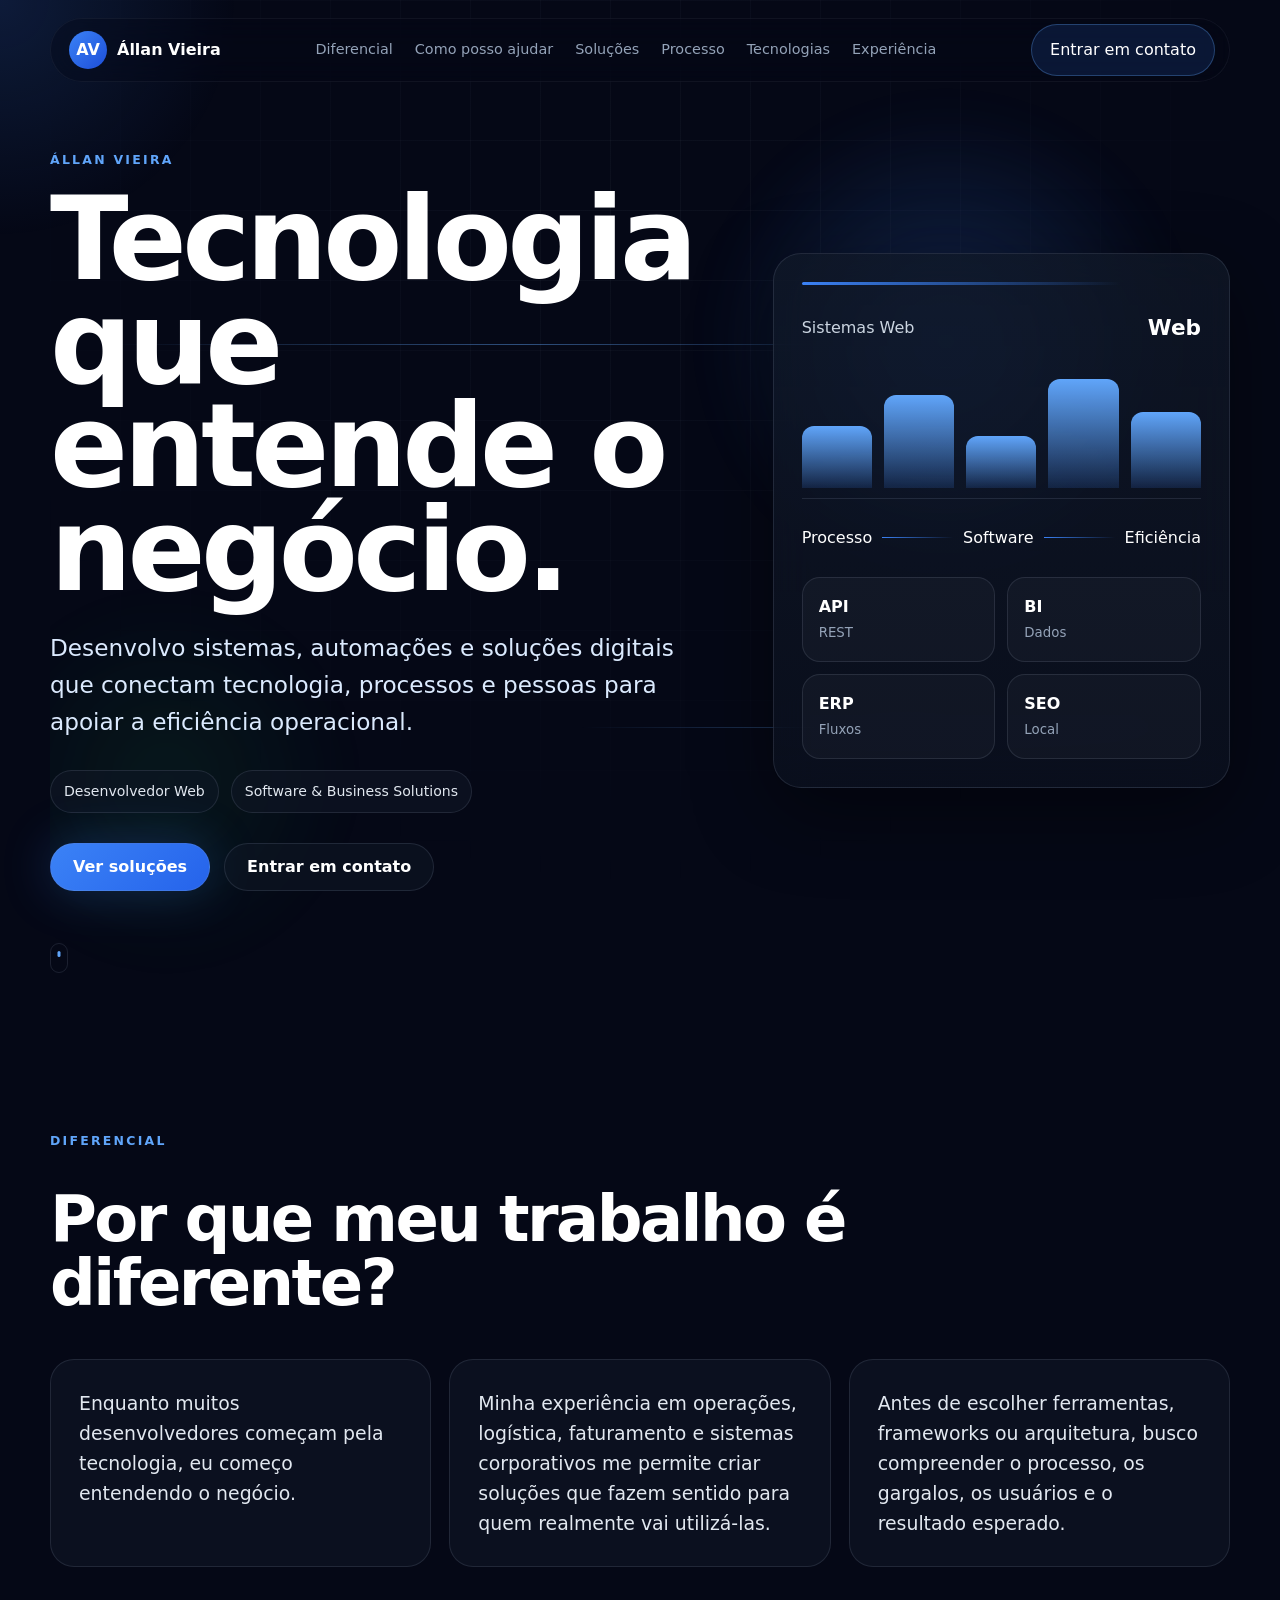
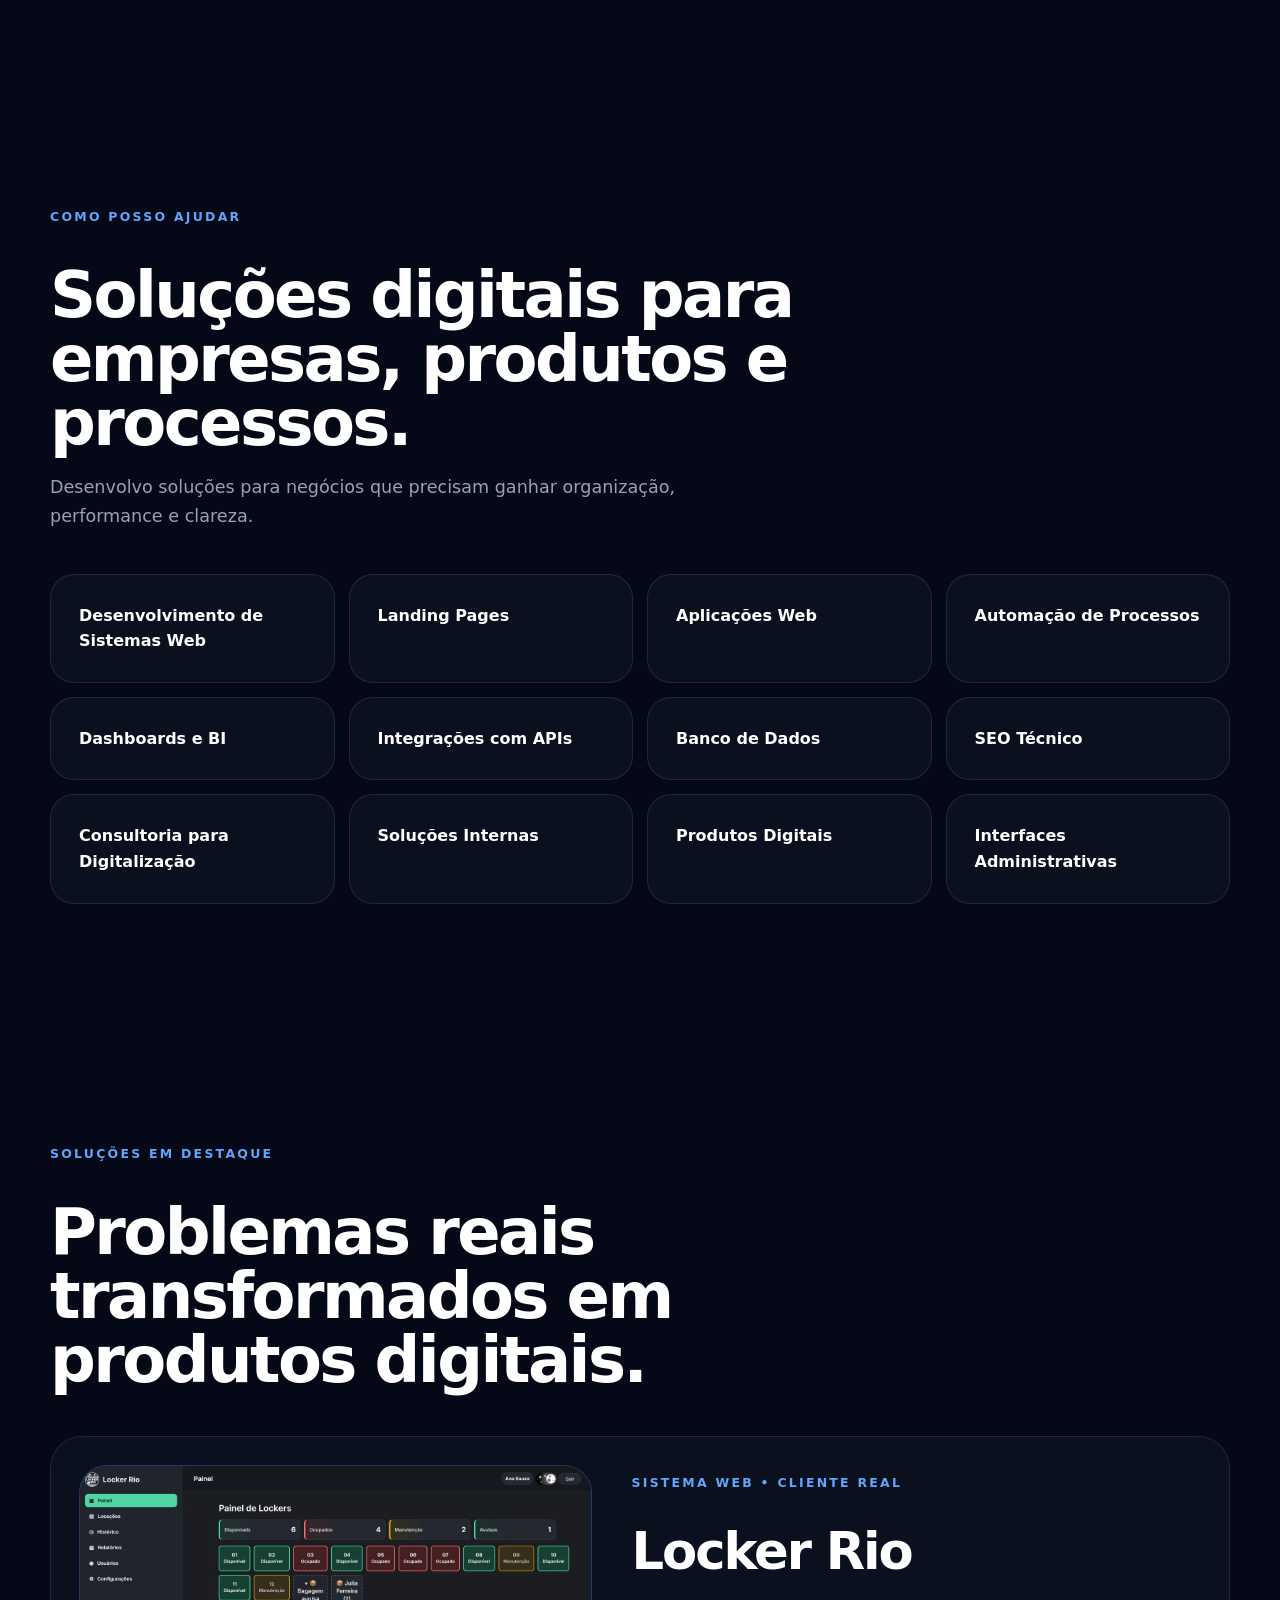
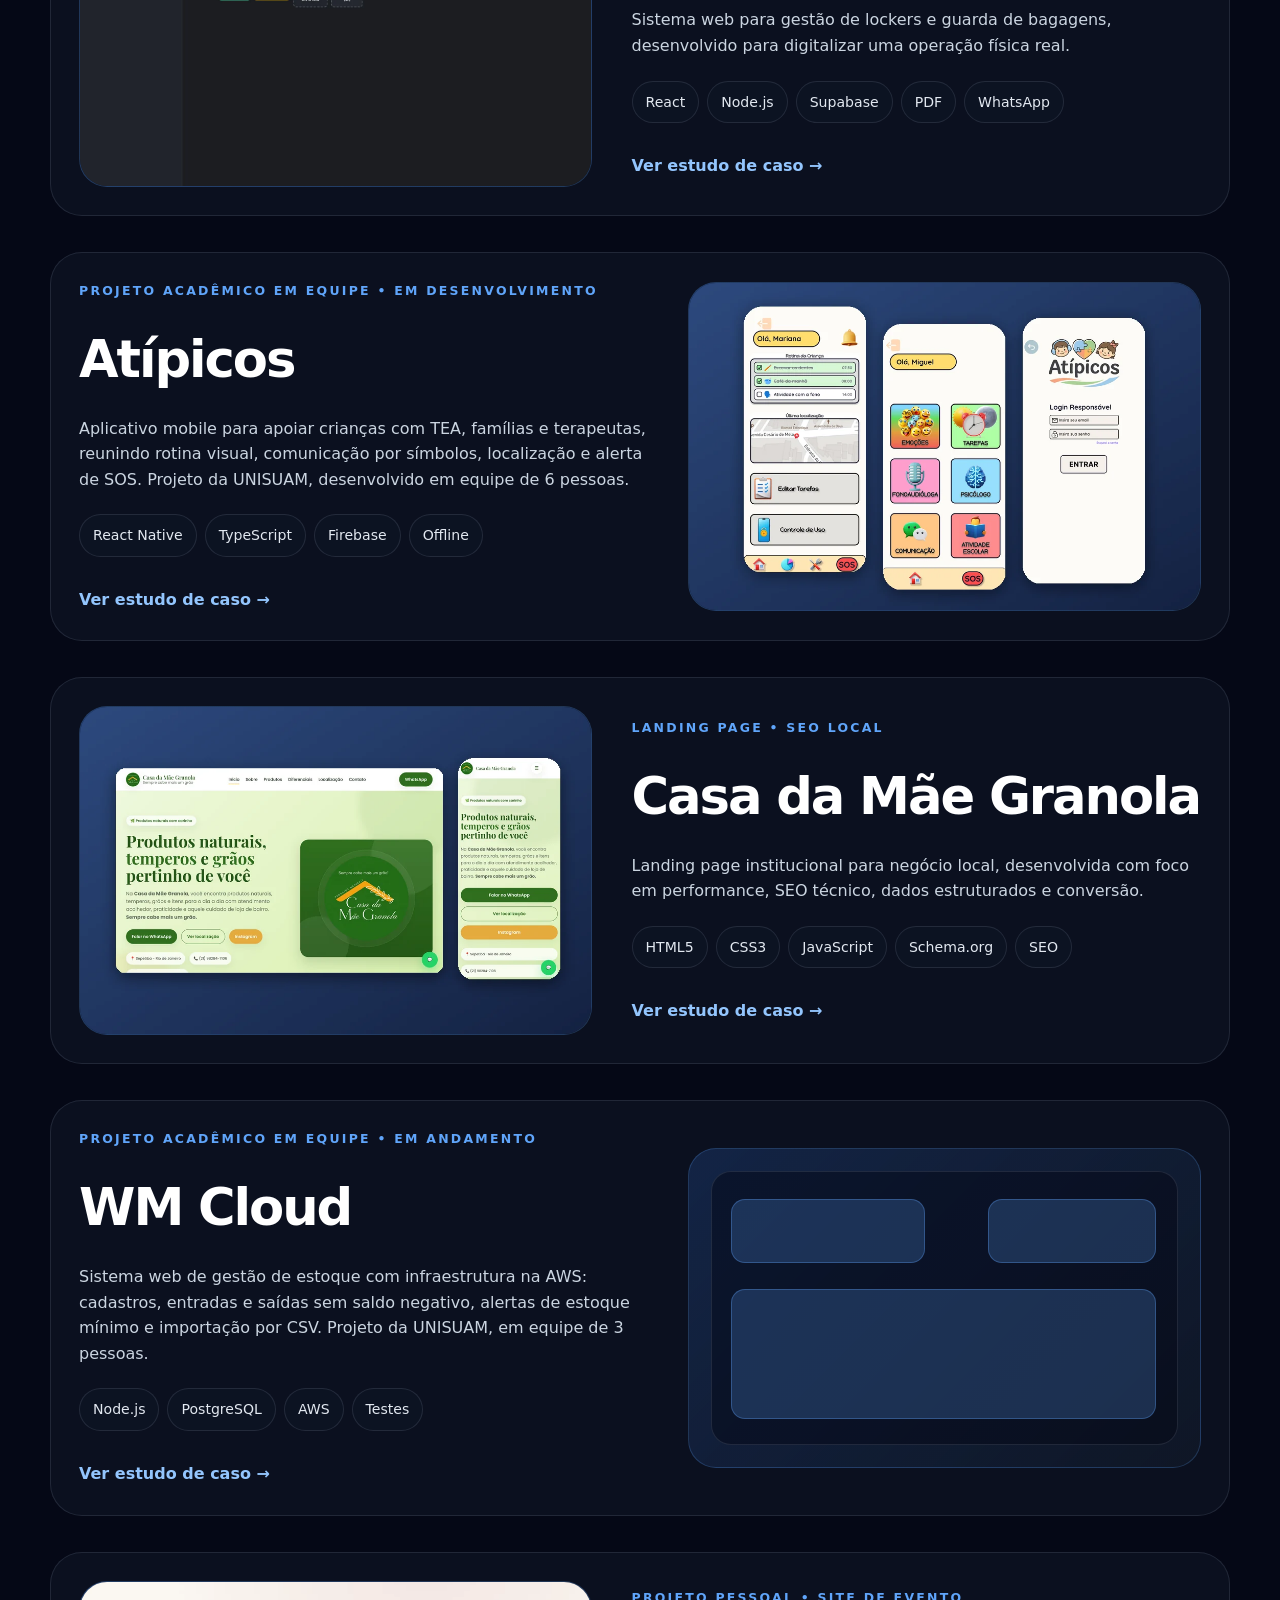
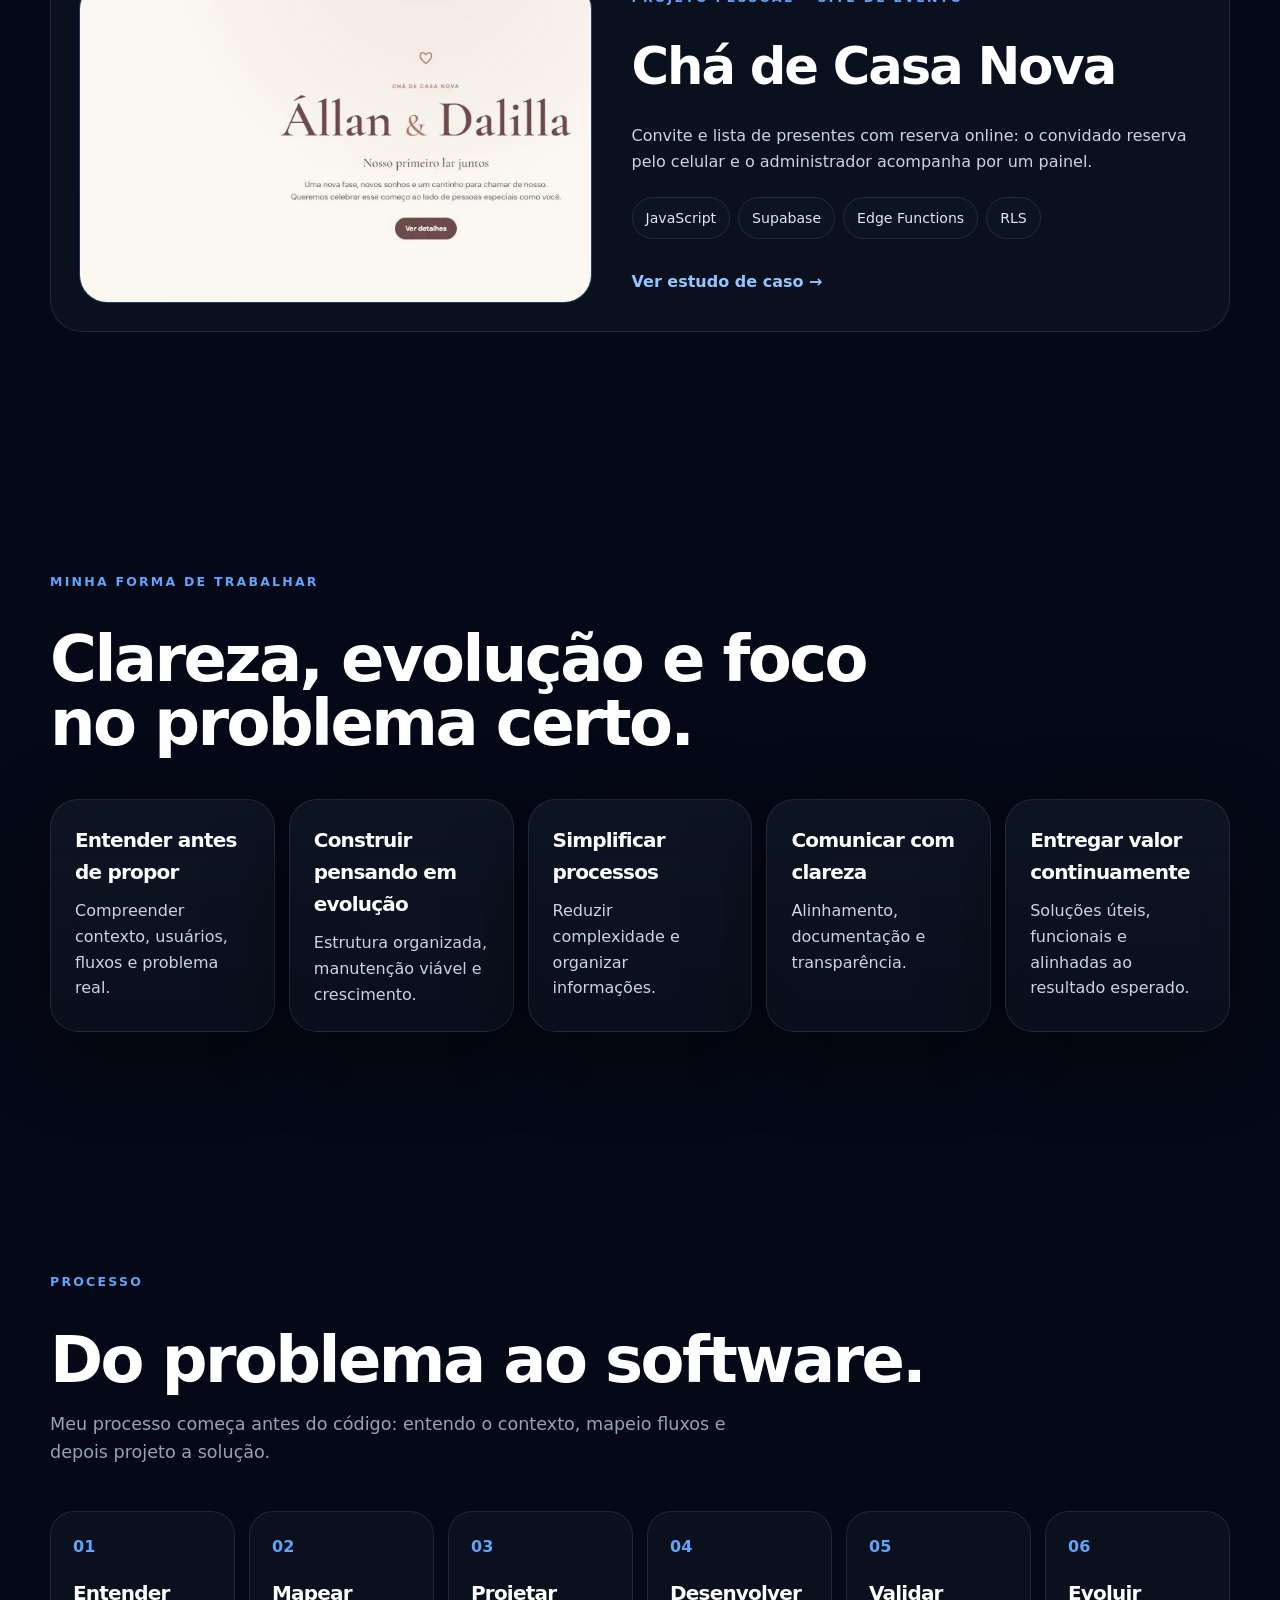
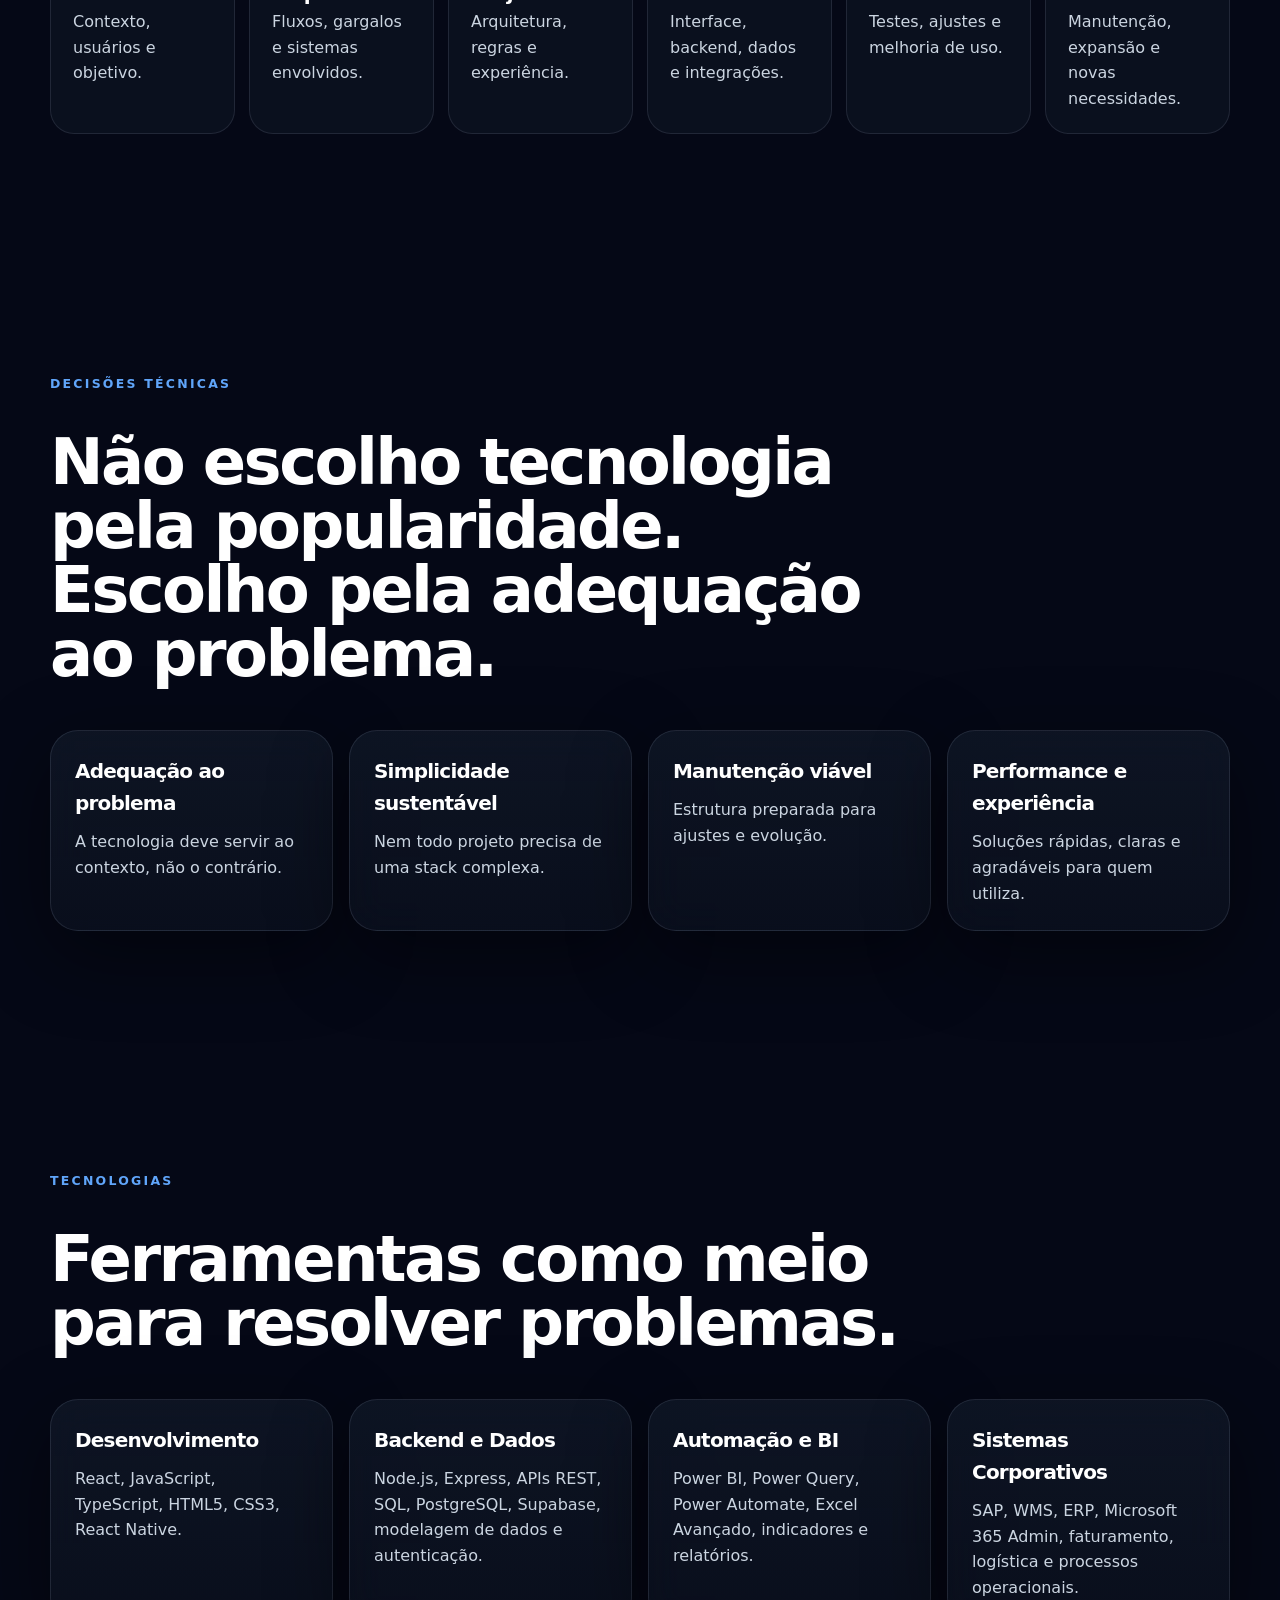
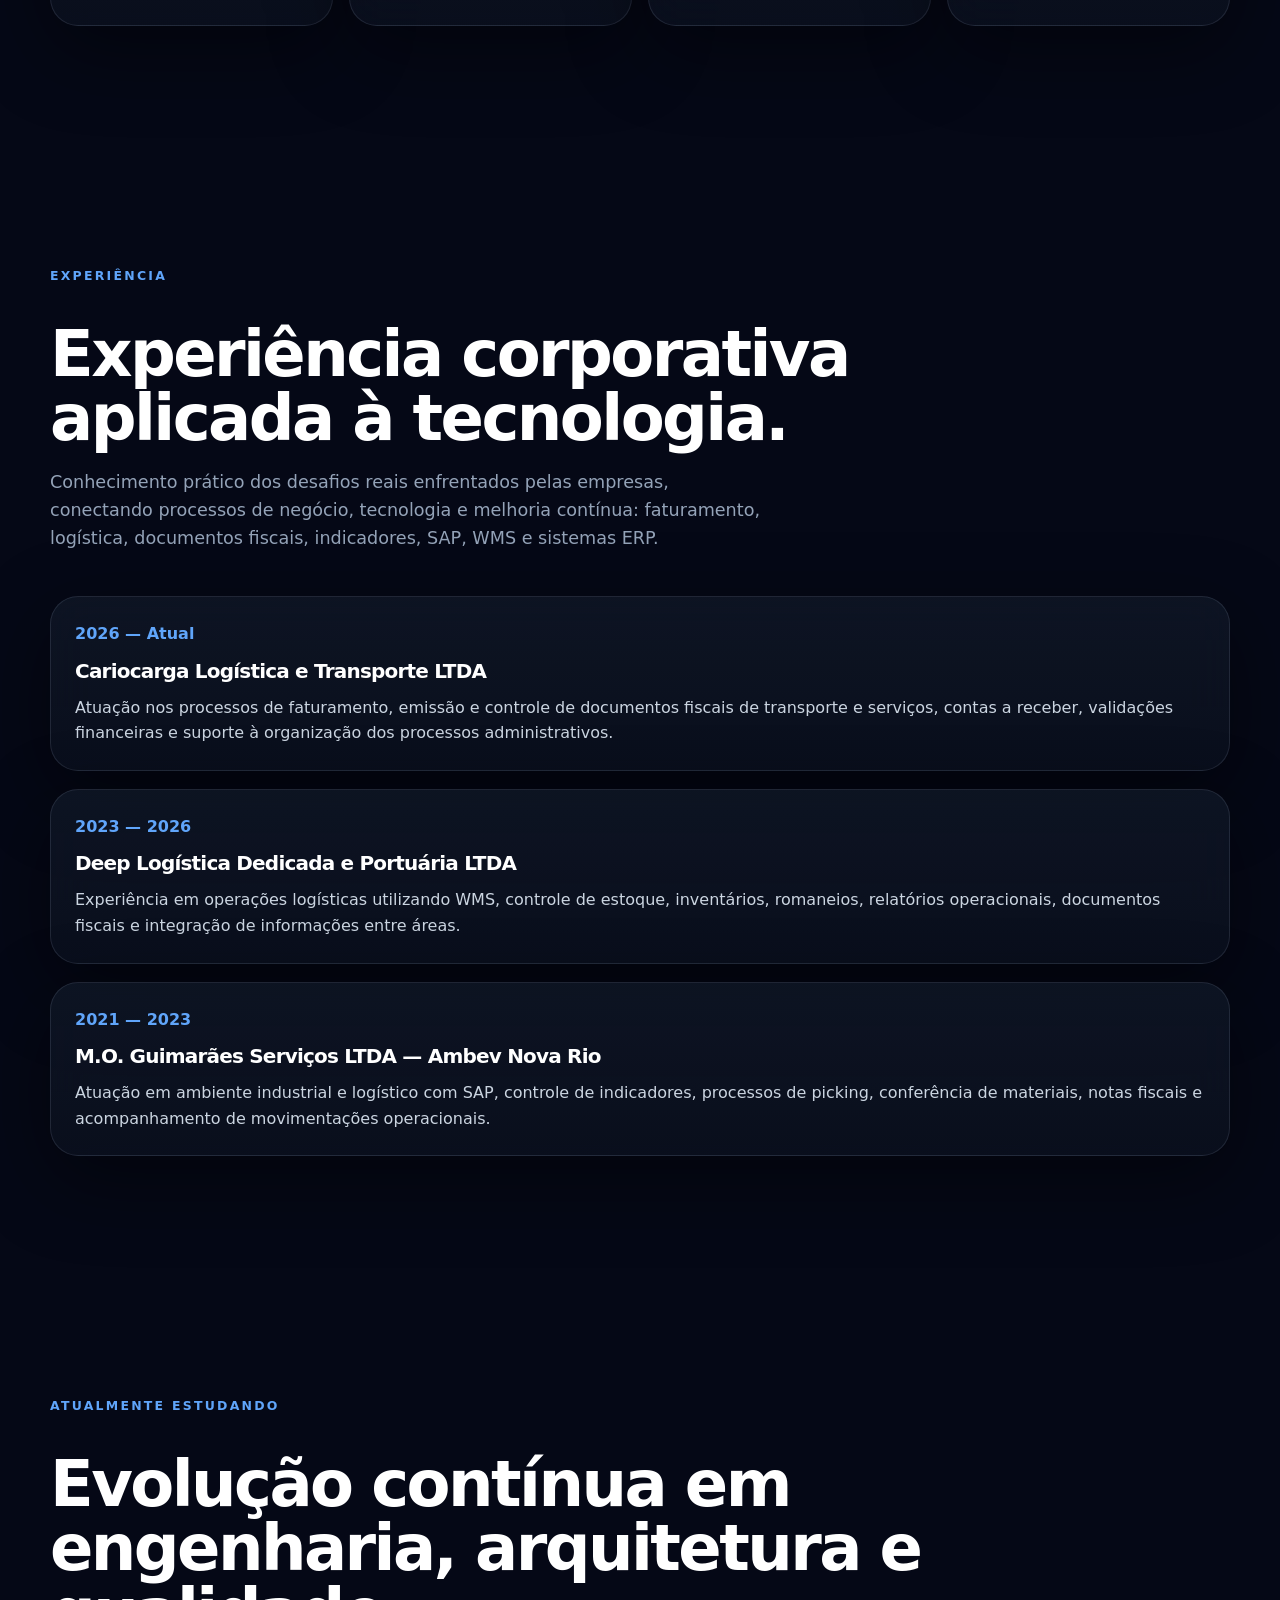
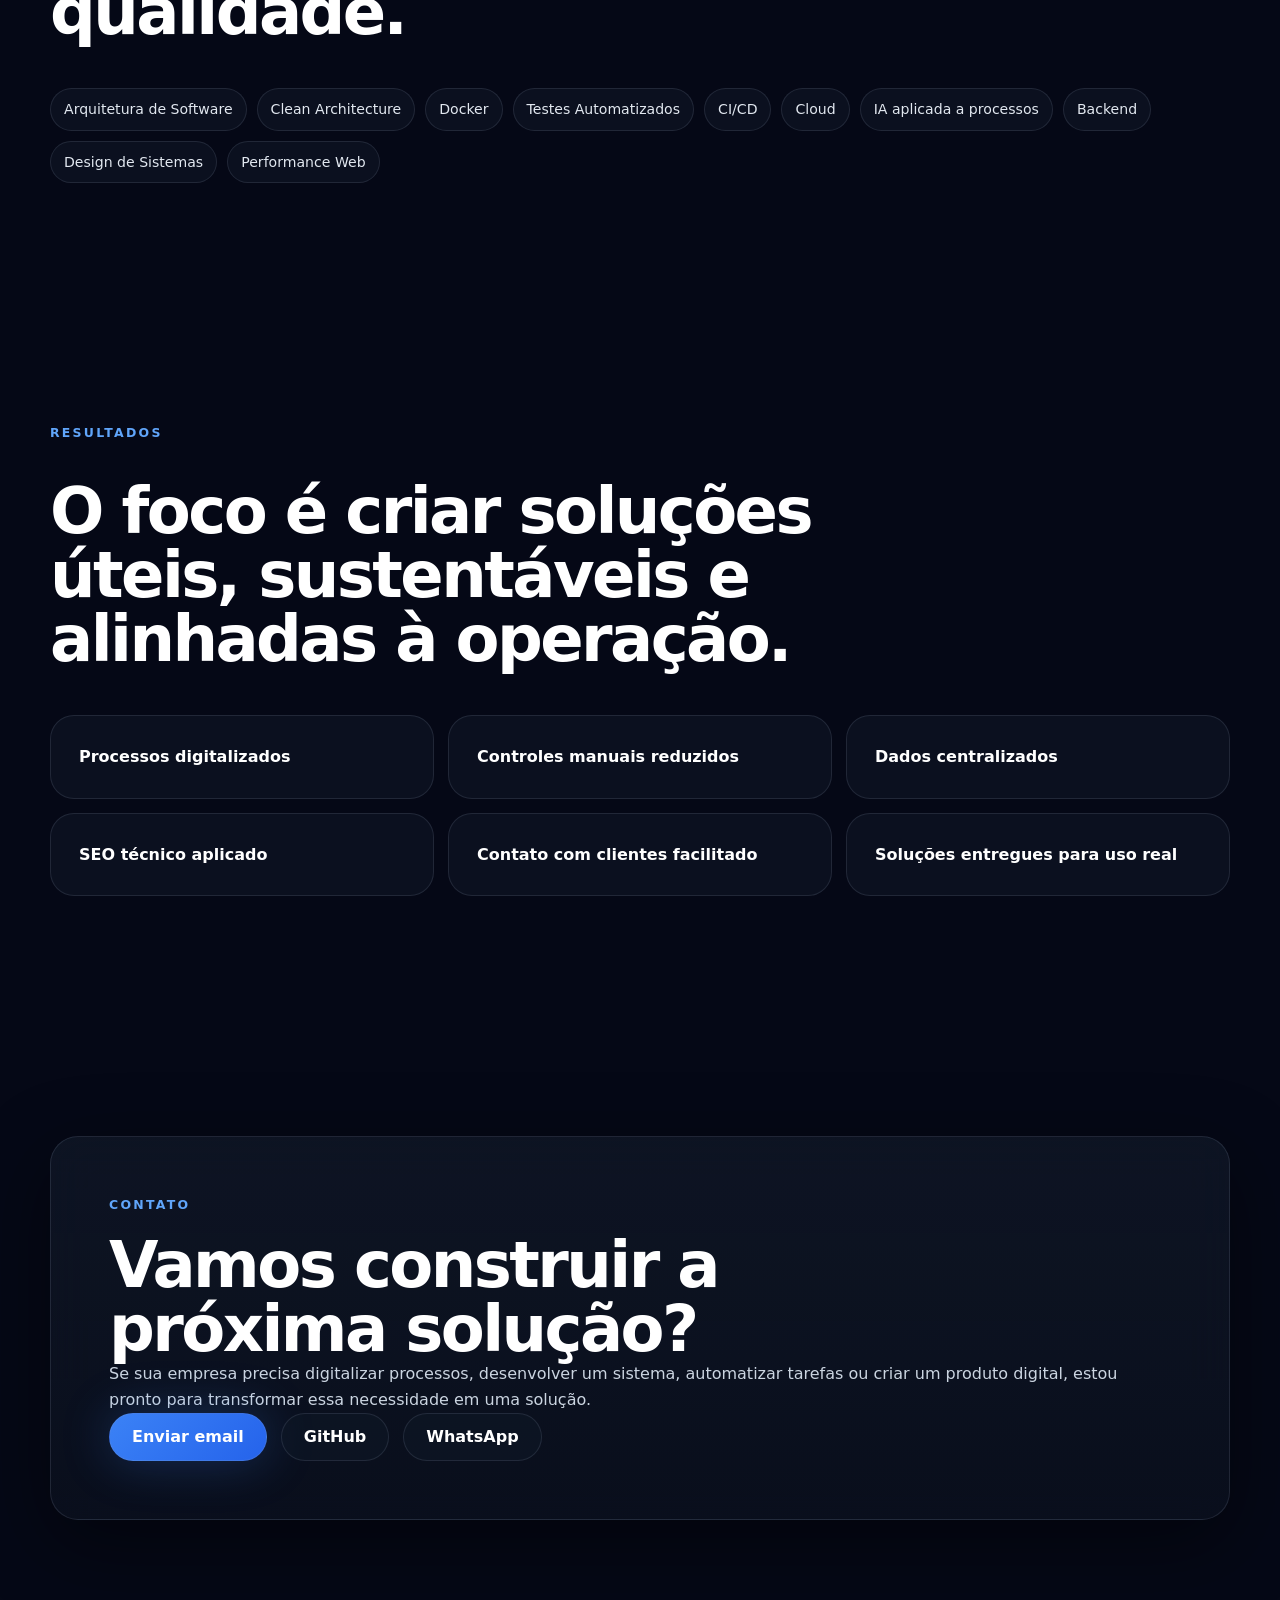
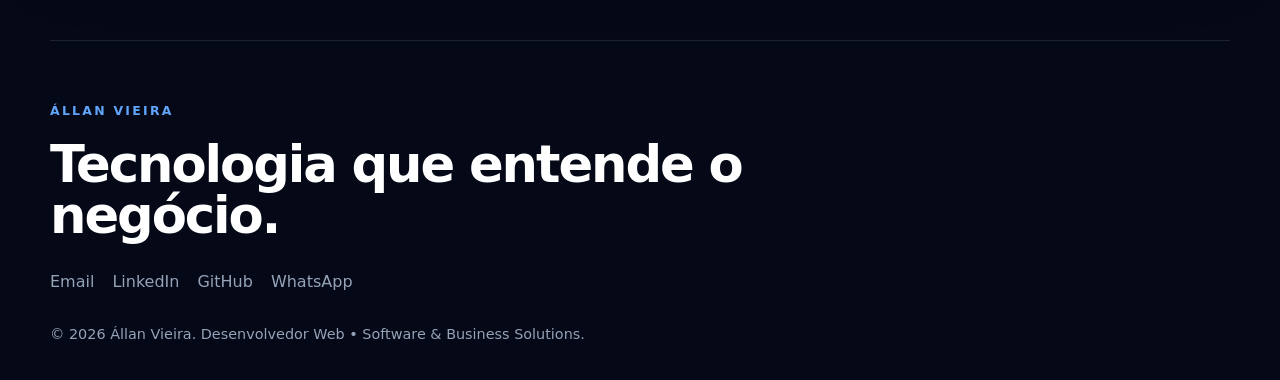
==== commit c47a6aa8: "Adiciona prints do Chá de Casa Nova (site público) Co-Authored-By: Claude Sonnet 5.5 <noreply@anthro" ====
--- a/index.html
+++ b/index.html
@@ -1 +1 @@
-<!doctype html><html lang="pt-BR"><head><meta charset="utf-8"><meta name="viewport" content="width=device-width, initial-scale=1"><title>Állan Vieira | Desenvolvedor Web e Soluções para Negócios</title><meta name="description" content="Állan Vieira desenvolve sistemas web, automações e soluções digitais que conectam tecnologia, processos e pessoas. Conheça o Locker Rio, sistema em uso real, e outros projetos."><meta name="author" content="Állan Vieira"><meta name="robots" content="index,follow,max-image-preview:large"><meta name="theme-color" content="#050816"><link rel="canonical" href="https://allanvieira.com/"><meta property="og:type" content="website"><meta property="og:site_name" content="Állan Vieira"><meta property="og:locale" content="pt_BR"><meta property="og:title" content="Állan Vieira | Desenvolvedor Web e Soluções para Negócios"><meta property="og:description" content="Állan Vieira desenvolve sistemas web, automações e soluções digitais que conectam tecnologia, processos e pessoas. Conheça o Locker Rio, sistema em uso real, e outros projetos."><meta property="og:url" content="https://allanvieira.com/"><meta property="og:image" content="https://allanvieira.com/assets/og-image.png"><meta property="og:image:width" content="1200"><meta property="og:image:height" content="630"><meta property="og:image:alt" content="Állan Vieira — Tecnologia que entende o negócio"><meta name="twitter:card" content="summary_large_image"><meta name="twitter:title" content="Állan Vieira | Desenvolvedor Web e Soluções para Negócios"><meta name="twitter:description" content="Állan Vieira desenvolve sistemas web, automações e soluções digitais que conectam tecnologia, processos e pessoas. Conheça o Locker Rio, sistema em uso real, e outros projetos."><meta name="twitter:image" content="https://allanvieira.com/assets/og-image.png"><link rel="icon" href="assets/favicon.svg" type="image/svg+xml"><script type="application/ld+json">{"@context":"https://schema.org","@graph":[{"@type":"WebSite","@id":"https://allanvieira.com/#website","url":"https://allanvieira.com/","name":"Állan Vieira","inLanguage":"pt-BR","publisher":{"@id":"https://allanvieira.com/#person"}},{"@type":"Person","@id":"https://allanvieira.com/#person","name":"Állan Vieira","url":"https://allanvieira.com/","image":"https://allanvieira.com/assets/og-image.png","jobTitle":"Desenvolvedor Web","description":"Desenvolve sistemas web, automações e soluções digitais para negócios, com experiência prévia em faturamento e logística.","email":"mailto:allan@allanvieira.com","address":{"@type":"PostalAddress","addressLocality":"Rio de Janeiro","addressRegion":"RJ","addressCountry":"BR"},"alumniOf":{"@type":"CollegeOrUniversity","name":"UNISUAM"},"knowsAbout":["Desenvolvimento web","React","Node.js","Supabase","PostgreSQL","Automação de processos","Faturamento","Logística"],"sameAs":["https://github.com/VieiraAllan","https://www.linkedin.com/in/allanrvieira"]}]}</script><link rel="alternate" type="text/plain" href="/llms.txt" title="llms.txt"><link rel="stylesheet" href="assets/css/styles.css"></head><body><div class="noise"></div><div class="cursor-glow" data-cursor-glow></div><header class="site-header" data-header><a class="brand" href="index.html#home"><span class="brand-mark">AV</span><span class="brand-text">Állan Vieira</span></a><nav class="desktop-nav"><a href="index.html#diferencial">Diferencial</a><a href="index.html#ajuda">Como posso ajudar</a><a href="index.html#solucoes">Soluções</a><a href="index.html#processo">Processo</a><a href="index.html#tecnologias">Tecnologias</a><a href="index.html#experiencia">Experiência</a></nav><a class="nav-cta" href="index.html#contato">Entrar em contato</a><button class="menu-button" data-menu-button aria-label="Abrir menu"><span></span><span></span><span></span></button></header><div class="mobile-menu" data-mobile-menu><a href="index.html#diferencial">Diferencial</a><a href="index.html#ajuda">Como posso ajudar</a><a href="index.html#solucoes">Soluções</a><a href="index.html#processo">Processo</a><a href="index.html#tecnologias">Tecnologias</a><a href="index.html#experiencia">Experiência</a><a href="index.html#contato">Contato</a></div><main><section class="hero section" id="home"><div class="hero-bg"><span class="orb orb-one"></span><span class="orb orb-two"></span><span class="grid-lines"></span><span class="flow-line flow-a"></span><span class="flow-line flow-b"></span></div><div class="hero-content reveal"><p class="eyebrow">Állan Vieira</p><h1>Tecnologia que entende o negócio.</h1><p class="hero-lead">Desenvolvo sistemas, automações e soluções digitais que conectam tecnologia, processos e pessoas para apoiar a eficiência operacional.</p><div class="role-stack"><span>Desenvolvedor Web</span><span>Software & Business Solutions</span></div><div class="hero-actions"><a class="button primary" href="#solucoes">Ver soluções</a><a class="button secondary" href="#contato">Entrar em contato</a></div></div><aside class="hero-panel reveal"><div class="panel-topline"></div><div class="metric-row"><span>Sistemas Web</span><strong>Web</strong></div><div class="mini-chart"><span style="height:52%"></span><span style="height:78%"></span><span style="height:44%"></span><span style="height:92%"></span><span style="height:64%"></span></div><div class="pipeline"><span>Processo</span><i></i><span>Software</span><i></i><span>Eficiência</span></div><div class="dashboard-grid"><div><strong>API</strong><small>REST</small></div><div><strong>BI</strong><small>Dados</small></div><div><strong>ERP</strong><small>Fluxos</small></div><div><strong>SEO</strong><small>Local</small></div></div></aside><div class="scroll-indicator"><span></span></div></section><section class="section difference" id="diferencial"><div class="section-heading reveal"><p class="eyebrow">Diferencial</p><h2>Por que meu trabalho é diferente?</h2></div><div class="difference-grid reveal"><p>Enquanto muitos desenvolvedores começam pela tecnologia, eu começo entendendo o negócio.</p><p>Minha experiência em operações, logística, faturamento e sistemas corporativos me permite criar soluções que fazem sentido para quem realmente vai utilizá-las.</p><p>Antes de escolher ferramentas, frameworks ou arquitetura, busco compreender o processo, os gargalos, os usuários e o resultado esperado.</p></div></section><section class="section" id="ajuda"><div class="section-heading reveal"><p class="eyebrow">Como posso ajudar</p><h2>Soluções digitais para empresas, produtos e processos.</h2><p>Desenvolvo soluções para negócios que precisam ganhar organização, performance e clareza.</p></div><div class="services-grid reveal"><article>Desenvolvimento de Sistemas Web</article><article>Landing Pages</article><article>Aplicações Web</article><article>Automação de Processos</article><article>Dashboards e BI</article><article>Integrações com APIs</article><article>Banco de Dados</article><article>SEO Técnico</article><article>Consultoria para Digitalização</article><article>Soluções Internas</article><article>Produtos Digitais</article><article>Interfaces Administrativas</article></div></section><section class="section" id="solucoes"><div class="section-heading reveal"><p class="eyebrow">Soluções em destaque</p><h2>Problemas reais transformados em produtos digitais.</h2></div><div class="solutions-list"><article class="solution-card reveal"><a class="solution-visual shot-visual" href="cases/locker-rio.html" aria-label="Ver estudo de caso do Locker Rio"><img src="assets/screenshots/locker-rio/painel-dark.webp" alt="Painel do Locker Rio com a grade de lockers disponíveis, ocupados e em manutenção" width="1440" height="900" loading="lazy"></a><div><p class="eyebrow">Sistema Web • Cliente real</p><h3>Locker Rio</h3><p>Sistema web para gestão de lockers e guarda de bagagens, desenvolvido para digitalizar uma operação física real.</p><div class="badges"><span>React</span><span>Node.js</span><span>Supabase</span><span>PDF</span><span>WhatsApp</span></div><a class="text-link" href="cases/locker-rio.html">Ver estudo de caso →</a></div></article><article class="solution-card reverse reveal"><a class="solution-visual shot-visual" href="cases/atipicos.html" aria-label="Ver estudo de caso do Atípicos"><img src="assets/screenshots/atipicos/destaque.webp" alt="Telas do aplicativo Atípicos: início do responsável com rotina e localização da criança, início da criança com atividades e tela de login do responsável" width="1000" height="640" loading="lazy"></a><div><p class="eyebrow">Projeto acadêmico em equipe • Em desenvolvimento</p><h3>Atípicos</h3><p>Aplicativo mobile para apoiar crianças com TEA, famílias e terapeutas, reunindo rotina visual, comunicação por símbolos, localização e alerta de SOS. Projeto da UNISUAM, desenvolvido em equipe de 6 pessoas.</p><div class="badges"><span>React Native</span><span>TypeScript</span><span>Firebase</span><span>Offline</span></div><a class="text-link" href="cases/atipicos.html">Ver estudo de caso →</a></div></article><article class="solution-card reveal"><a class="solution-visual shot-visual" href="cases/casa-mae-granola.html" aria-label="Ver estudo de caso da Casa da Mãe Granola"><img src="assets/screenshots/casa-mae-granola/destaque.webp" alt="Site da Casa da Mãe Granola em computador e em celular, com título sobre produtos naturais, temperos e grãos e botões de WhatsApp e Instagram" width="1000" height="640" loading="lazy"></a><div><p class="eyebrow">Landing Page • SEO local</p><h3>Casa da Mãe Granola</h3><p>Landing page institucional para negócio local, desenvolvida com foco em performance, SEO técnico, dados estruturados e conversão.</p><div class="badges"><span>HTML5</span><span>CSS3</span><span>JavaScript</span><span>Schema.org</span><span>SEO</span></div><a class="text-link" href="cases/casa-mae-granola.html">Ver estudo de caso →</a></div></article><article class="solution-card reverse reveal"><div class="solution-visual dashboard-visual"><span></span><span></span><span></span></div><div><p class="eyebrow">Projeto acadêmico em equipe • Em andamento</p><h3>WM Cloud</h3><p>Sistema web de gestão de estoque com infraestrutura na AWS: cadastros, entradas e saídas sem saldo negativo, alertas de estoque mínimo e importação por CSV. Projeto da UNISUAM, em equipe de 3 pessoas.</p><div class="badges"><span>Node.js</span><span>PostgreSQL</span><span>AWS</span><span>Testes</span></div><a class="text-link" href="cases/wm-cloud.html">Ver estudo de caso →</a></div></article><article class="solution-card reveal"><div class="solution-visual landing-visual"><span></span><span></span><span></span></div><div><p class="eyebrow">Projeto pessoal • Site de evento</p><h3>Chá de Casa Nova</h3><p>Convite e lista de presentes com reserva online: o convidado reserva pelo celular e o administrador acompanha por um painel.</p><div class="badges"><span>JavaScript</span><span>Supabase</span><span>Edge Functions</span><span>RLS</span></div><a class="text-link" href="cases/cha-de-casa-nova.html">Ver estudo de caso →</a></div></article></div></section><section class="section" id="forma"><div class="section-heading reveal"><p class="eyebrow">Minha forma de trabalhar</p><h2>Clareza, evolução e foco no problema certo.</h2></div><div class="cards-five reveal"><article><h3>Entender antes de propor</h3><p>Compreender contexto, usuários, fluxos e problema real.</p></article><article><h3>Construir pensando em evolução</h3><p>Estrutura organizada, manutenção viável e crescimento.</p></article><article><h3>Simplificar processos</h3><p>Reduzir complexidade e organizar informações.</p></article><article><h3>Comunicar com clareza</h3><p>Alinhamento, documentação e transparência.</p></article><article><h3>Entregar valor continuamente</h3><p>Soluções úteis, funcionais e alinhadas ao resultado esperado.</p></article></div></section><section class="section" id="processo"><div class="section-heading reveal"><p class="eyebrow">Processo</p><h2>Do problema ao software.</h2><p>Meu processo começa antes do código: entendo o contexto, mapeio fluxos e depois projeto a solução.</p></div><div class="process-line reveal"><article><span>01</span><h3>Entender</h3><p>Contexto, usuários e objetivo.</p></article><article><span>02</span><h3>Mapear</h3><p>Fluxos, gargalos e sistemas envolvidos.</p></article><article><span>03</span><h3>Projetar</h3><p>Arquitetura, regras e experiência.</p></article><article><span>04</span><h3>Desenvolver</h3><p>Interface, backend, dados e integrações.</p></article><article><span>05</span><h3>Validar</h3><p>Testes, ajustes e melhoria de uso.</p></article><article><span>06</span><h3>Evoluir</h3><p>Manutenção, expansão e novas necessidades.</p></article></div></section><section class="section technical-decisions" id="decisoes"><div class="section-heading reveal"><p class="eyebrow">Decisões técnicas</p><h2>Não escolho tecnologia pela popularidade. Escolho pela adequação ao problema.</h2></div><div class="decision-grid reveal"><article><h3>Adequação ao problema</h3><p>A tecnologia deve servir ao contexto, não o contrário.</p></article><article><h3>Simplicidade sustentável</h3><p>Nem todo projeto precisa de uma stack complexa.</p></article><article><h3>Manutenção viável</h3><p>Estrutura preparada para ajustes e evolução.</p></article><article><h3>Performance e experiência</h3><p>Soluções rápidas, claras e agradáveis para quem utiliza.</p></article></div></section><section class="section" id="tecnologias"><div class="section-heading reveal"><p class="eyebrow">Tecnologias</p><h2>Ferramentas como meio para resolver problemas.</h2></div><div class="tech-grid reveal"><article><h3>Desenvolvimento</h3><p>React, JavaScript, TypeScript, HTML5, CSS3, React Native.</p></article><article><h3>Backend e Dados</h3><p>Node.js, Express, APIs REST, SQL, PostgreSQL, Supabase, modelagem de dados e autenticação.</p></article><article><h3>Automação e BI</h3><p>Power BI, Power Query, Power Automate, Excel Avançado, indicadores e relatórios.</p></article><article><h3>Sistemas Corporativos</h3><p>SAP, WMS, ERP, Microsoft 365 Admin, faturamento, logística e processos operacionais.</p></article></div></section><section class="section" id="experiencia"><div class="section-heading reveal"><p class="eyebrow">Experiência</p><h2>Experiência corporativa aplicada à tecnologia.</h2><p>Conhecimento prático dos desafios reais enfrentados pelas empresas, conectando processos de negócio, tecnologia e melhoria contínua: faturamento, logística, documentos fiscais, indicadores, SAP, WMS e sistemas ERP.</p></div><div class="timeline reveal"><article><span>2026 — Atual</span><h3>Cariocarga Logística e Transporte LTDA</h3><p>Atuação nos processos de faturamento, emissão e controle de documentos fiscais de transporte e serviços, contas a receber, validações financeiras e suporte à organização dos processos administrativos.</p></article><article><span>2023 — 2026</span><h3>Deep Logística Dedicada e Portuária LTDA</h3><p>Experiência em operações logísticas utilizando WMS, controle de estoque, inventários, romaneios, relatórios operacionais, documentos fiscais e integração de informações entre áreas.</p></article><article><span>2021 — 2023</span><h3>M.O. Guimarães Serviços LTDA — Ambev Nova Rio</h3><p>Atuação em ambiente industrial e logístico com SAP, controle de indicadores, processos de picking, conferência de materiais, notas fiscais e acompanhamento de movimentações operacionais.</p></article></div></section><section class="section" id="estudos"><div class="section-heading reveal"><p class="eyebrow">Atualmente estudando</p><h2>Evolução contínua em engenharia, arquitetura e qualidade.</h2></div><div class="study-cloud reveal"><span>Arquitetura de Software</span><span>Clean Architecture</span><span>Docker</span><span>Testes Automatizados</span><span>CI/CD</span><span>Cloud</span><span>IA aplicada a processos</span><span>Backend</span><span>Design de Sistemas</span><span>Performance Web</span></div></section><section class="section results" id="resultados"><div class="section-heading reveal"><p class="eyebrow">Resultados</p><h2>O foco é criar soluções úteis, sustentáveis e alinhadas à operação.</h2></div><div class="results-grid reveal"><article>Processos digitalizados</article><article>Controles manuais reduzidos</article><article>Dados centralizados</article><article>SEO técnico aplicado</article><article>Contato com clientes facilitado</article><article>Soluções entregues para uso real</article></div></section><section class="section contact" id="contato"><div class="contact-card reveal"><p class="eyebrow">Contato</p><h2>Vamos construir a próxima solução?</h2><p>Se sua empresa precisa digitalizar processos, desenvolver um sistema, automatizar tarefas ou criar um produto digital, estou pronto para transformar essa necessidade em uma solução.</p><div class="hero-actions"><a class="button primary" href="mailto:allan@allanvieira.com">Enviar email</a><a class="button secondary" href="https://github.com/VieiraAllan/" target="_blank" rel="noreferrer">GitHub</a><a class="button secondary" href="https://wa.me/5521992278409" target="_blank" rel="noreferrer">WhatsApp</a></div></div></section></main><footer class="footer"><div><p class="eyebrow">Állan Vieira</p><h2>Tecnologia que entende o negócio.</h2></div><div class="footer-links"><a href="mailto:allan@allanvieira.com">Email</a><a href="https://www.linkedin.com/in/allanrvieira" target="_blank" rel="noreferrer">LinkedIn</a><a href="https://github.com/VieiraAllan/" target="_blank" rel="noreferrer">GitHub</a><a href="https://wa.me/5521992278409" target="_blank" rel="noreferrer">WhatsApp</a></div><p class="copyright">© <span data-year></span> Állan Vieira. Desenvolvedor Web • Software & Business Solutions.</p></footer><script src="assets/js/main.js"></script></body></html>+<!doctype html><html lang="pt-BR"><head><meta charset="utf-8"><meta name="viewport" content="width=device-width, initial-scale=1"><title>Állan Vieira | Desenvolvedor Web e Soluções para Negócios</title><meta name="description" content="Állan Vieira desenvolve sistemas web, automações e soluções digitais que conectam tecnologia, processos e pessoas. Conheça o Locker Rio, sistema em uso real, e outros projetos."><meta name="author" content="Állan Vieira"><meta name="robots" content="index,follow,max-image-preview:large"><meta name="theme-color" content="#050816"><link rel="canonical" href="https://allanvieira.com/"><meta property="og:type" content="website"><meta property="og:site_name" content="Állan Vieira"><meta property="og:locale" content="pt_BR"><meta property="og:title" content="Állan Vieira | Desenvolvedor Web e Soluções para Negócios"><meta property="og:description" content="Állan Vieira desenvolve sistemas web, automações e soluções digitais que conectam tecnologia, processos e pessoas. Conheça o Locker Rio, sistema em uso real, e outros projetos."><meta property="og:url" content="https://allanvieira.com/"><meta property="og:image" content="https://allanvieira.com/assets/og-image.png"><meta property="og:image:width" content="1200"><meta property="og:image:height" content="630"><meta property="og:image:alt" content="Állan Vieira — Tecnologia que entende o negócio"><meta name="twitter:card" content="summary_large_image"><meta name="twitter:title" content="Állan Vieira | Desenvolvedor Web e Soluções para Negócios"><meta name="twitter:description" content="Állan Vieira desenvolve sistemas web, automações e soluções digitais que conectam tecnologia, processos e pessoas. Conheça o Locker Rio, sistema em uso real, e outros projetos."><meta name="twitter:image" content="https://allanvieira.com/assets/og-image.png"><link rel="icon" href="assets/favicon.svg" type="image/svg+xml"><script type="application/ld+json">{"@context":"https://schema.org","@graph":[{"@type":"WebSite","@id":"https://allanvieira.com/#website","url":"https://allanvieira.com/","name":"Állan Vieira","inLanguage":"pt-BR","publisher":{"@id":"https://allanvieira.com/#person"}},{"@type":"Person","@id":"https://allanvieira.com/#person","name":"Állan Vieira","url":"https://allanvieira.com/","image":"https://allanvieira.com/assets/og-image.png","jobTitle":"Desenvolvedor Web","description":"Desenvolve sistemas web, automações e soluções digitais para negócios, com experiência prévia em faturamento e logística.","email":"mailto:allan@allanvieira.com","address":{"@type":"PostalAddress","addressLocality":"Rio de Janeiro","addressRegion":"RJ","addressCountry":"BR"},"alumniOf":{"@type":"CollegeOrUniversity","name":"UNISUAM"},"knowsAbout":["Desenvolvimento web","React","Node.js","Supabase","PostgreSQL","Automação de processos","Faturamento","Logística"],"sameAs":["https://github.com/VieiraAllan","https://www.linkedin.com/in/allanrvieira"]}]}</script><link rel="alternate" type="text/plain" href="/llms.txt" title="llms.txt"><link rel="stylesheet" href="assets/css/styles.css"></head><body><div class="noise"></div><div class="cursor-glow" data-cursor-glow></div><header class="site-header" data-header><a class="brand" href="index.html#home"><span class="brand-mark">AV</span><span class="brand-text">Állan Vieira</span></a><nav class="desktop-nav"><a href="index.html#diferencial">Diferencial</a><a href="index.html#ajuda">Como posso ajudar</a><a href="index.html#solucoes">Soluções</a><a href="index.html#processo">Processo</a><a href="index.html#tecnologias">Tecnologias</a><a href="index.html#experiencia">Experiência</a></nav><a class="nav-cta" href="index.html#contato">Entrar em contato</a><button class="menu-button" data-menu-button aria-label="Abrir menu"><span></span><span></span><span></span></button></header><div class="mobile-menu" data-mobile-menu><a href="index.html#diferencial">Diferencial</a><a href="index.html#ajuda">Como posso ajudar</a><a href="index.html#solucoes">Soluções</a><a href="index.html#processo">Processo</a><a href="index.html#tecnologias">Tecnologias</a><a href="index.html#experiencia">Experiência</a><a href="index.html#contato">Contato</a></div><main><section class="hero section" id="home"><div class="hero-bg"><span class="orb orb-one"></span><span class="orb orb-two"></span><span class="grid-lines"></span><span class="flow-line flow-a"></span><span class="flow-line flow-b"></span></div><div class="hero-content reveal"><p class="eyebrow">Állan Vieira</p><h1>Tecnologia que entende o negócio.</h1><p class="hero-lead">Desenvolvo sistemas, automações e soluções digitais que conectam tecnologia, processos e pessoas para apoiar a eficiência operacional.</p><div class="role-stack"><span>Desenvolvedor Web</span><span>Software & Business Solutions</span></div><div class="hero-actions"><a class="button primary" href="#solucoes">Ver soluções</a><a class="button secondary" href="#contato">Entrar em contato</a></div></div><aside class="hero-panel reveal"><div class="panel-topline"></div><div class="metric-row"><span>Sistemas Web</span><strong>Web</strong></div><div class="mini-chart"><span style="height:52%"></span><span style="height:78%"></span><span style="height:44%"></span><span style="height:92%"></span><span style="height:64%"></span></div><div class="pipeline"><span>Processo</span><i></i><span>Software</span><i></i><span>Eficiência</span></div><div class="dashboard-grid"><div><strong>API</strong><small>REST</small></div><div><strong>BI</strong><small>Dados</small></div><div><strong>ERP</strong><small>Fluxos</small></div><div><strong>SEO</strong><small>Local</small></div></div></aside><div class="scroll-indicator"><span></span></div></section><section class="section difference" id="diferencial"><div class="section-heading reveal"><p class="eyebrow">Diferencial</p><h2>Por que meu trabalho é diferente?</h2></div><div class="difference-grid reveal"><p>Enquanto muitos desenvolvedores começam pela tecnologia, eu começo entendendo o negócio.</p><p>Minha experiência em operações, logística, faturamento e sistemas corporativos me permite criar soluções que fazem sentido para quem realmente vai utilizá-las.</p><p>Antes de escolher ferramentas, frameworks ou arquitetura, busco compreender o processo, os gargalos, os usuários e o resultado esperado.</p></div></section><section class="section" id="ajuda"><div class="section-heading reveal"><p class="eyebrow">Como posso ajudar</p><h2>Soluções digitais para empresas, produtos e processos.</h2><p>Desenvolvo soluções para negócios que precisam ganhar organização, performance e clareza.</p></div><div class="services-grid reveal"><article>Desenvolvimento de Sistemas Web</article><article>Landing Pages</article><article>Aplicações Web</article><article>Automação de Processos</article><article>Dashboards e BI</article><article>Integrações com APIs</article><article>Banco de Dados</article><article>SEO Técnico</article><article>Consultoria para Digitalização</article><article>Soluções Internas</article><article>Produtos Digitais</article><article>Interfaces Administrativas</article></div></section><section class="section" id="solucoes"><div class="section-heading reveal"><p class="eyebrow">Soluções em destaque</p><h2>Problemas reais transformados em produtos digitais.</h2></div><div class="solutions-list"><article class="solution-card reveal"><a class="solution-visual shot-visual" href="cases/locker-rio.html" aria-label="Ver estudo de caso do Locker Rio"><img src="assets/screenshots/locker-rio/painel-dark.webp" alt="Painel do Locker Rio com a grade de lockers disponíveis, ocupados e em manutenção" width="1440" height="900" loading="lazy"></a><div><p class="eyebrow">Sistema Web • Cliente real</p><h3>Locker Rio</h3><p>Sistema web para gestão de lockers e guarda de bagagens, desenvolvido para digitalizar uma operação física real.</p><div class="badges"><span>React</span><span>Node.js</span><span>Supabase</span><span>PDF</span><span>WhatsApp</span></div><a class="text-link" href="cases/locker-rio.html">Ver estudo de caso →</a></div></article><article class="solution-card reverse reveal"><a class="solution-visual shot-visual" href="cases/atipicos.html" aria-label="Ver estudo de caso do Atípicos"><img src="assets/screenshots/atipicos/destaque.webp" alt="Telas do aplicativo Atípicos: início do responsável com rotina e localização da criança, início da criança com atividades e tela de login do responsável" width="1000" height="640" loading="lazy"></a><div><p class="eyebrow">Projeto acadêmico em equipe • Em desenvolvimento</p><h3>Atípicos</h3><p>Aplicativo mobile para apoiar crianças com TEA, famílias e terapeutas, reunindo rotina visual, comunicação por símbolos, localização e alerta de SOS. Projeto da UNISUAM, desenvolvido em equipe de 6 pessoas.</p><div class="badges"><span>React Native</span><span>TypeScript</span><span>Firebase</span><span>Offline</span></div><a class="text-link" href="cases/atipicos.html">Ver estudo de caso →</a></div></article><article class="solution-card reveal"><a class="solution-visual shot-visual" href="cases/casa-mae-granola.html" aria-label="Ver estudo de caso da Casa da Mãe Granola"><img src="assets/screenshots/casa-mae-granola/destaque.webp" alt="Site da Casa da Mãe Granola em computador e em celular, com título sobre produtos naturais, temperos e grãos e botões de WhatsApp e Instagram" width="1000" height="640" loading="lazy"></a><div><p class="eyebrow">Landing Page • SEO local</p><h3>Casa da Mãe Granola</h3><p>Landing page institucional para negócio local, desenvolvida com foco em performance, SEO técnico, dados estruturados e conversão.</p><div class="badges"><span>HTML5</span><span>CSS3</span><span>JavaScript</span><span>Schema.org</span><span>SEO</span></div><a class="text-link" href="cases/casa-mae-granola.html">Ver estudo de caso →</a></div></article><article class="solution-card reverse reveal"><div class="solution-visual dashboard-visual"><span></span><span></span><span></span></div><div><p class="eyebrow">Projeto acadêmico em equipe • Em andamento</p><h3>WM Cloud</h3><p>Sistema web de gestão de estoque com infraestrutura na AWS: cadastros, entradas e saídas sem saldo negativo, alertas de estoque mínimo e importação por CSV. Projeto da UNISUAM, em equipe de 3 pessoas.</p><div class="badges"><span>Node.js</span><span>PostgreSQL</span><span>AWS</span><span>Testes</span></div><a class="text-link" href="cases/wm-cloud.html">Ver estudo de caso →</a></div></article><article class="solution-card reveal"><a class="solution-visual shot-visual" href="cases/cha-de-casa-nova.html"><img src="assets/screenshots/cha-de-casa-nova/destaque.webp" alt="Página inicial do site do Chá de Casa Nova" width="950" height="440" loading="lazy"></a><div><p class="eyebrow">Projeto pessoal • Site de evento</p><h3>Chá de Casa Nova</h3><p>Convite e lista de presentes com reserva online: o convidado reserva pelo celular e o administrador acompanha por um painel.</p><div class="badges"><span>JavaScript</span><span>Supabase</span><span>Edge Functions</span><span>RLS</span></div><a class="text-link" href="cases/cha-de-casa-nova.html">Ver estudo de caso →</a></div></article></div></section><section class="section" id="forma"><div class="section-heading reveal"><p class="eyebrow">Minha forma de trabalhar</p><h2>Clareza, evolução e foco no problema certo.</h2></div><div class="cards-five reveal"><article><h3>Entender antes de propor</h3><p>Compreender contexto, usuários, fluxos e problema real.</p></article><article><h3>Construir pensando em evolução</h3><p>Estrutura organizada, manutenção viável e crescimento.</p></article><article><h3>Simplificar processos</h3><p>Reduzir complexidade e organizar informações.</p></article><article><h3>Comunicar com clareza</h3><p>Alinhamento, documentação e transparência.</p></article><article><h3>Entregar valor continuamente</h3><p>Soluções úteis, funcionais e alinhadas ao resultado esperado.</p></article></div></section><section class="section" id="processo"><div class="section-heading reveal"><p class="eyebrow">Processo</p><h2>Do problema ao software.</h2><p>Meu processo começa antes do código: entendo o contexto, mapeio fluxos e depois projeto a solução.</p></div><div class="process-line reveal"><article><span>01</span><h3>Entender</h3><p>Contexto, usuários e objetivo.</p></article><article><span>02</span><h3>Mapear</h3><p>Fluxos, gargalos e sistemas envolvidos.</p></article><article><span>03</span><h3>Projetar</h3><p>Arquitetura, regras e experiência.</p></article><article><span>04</span><h3>Desenvolver</h3><p>Interface, backend, dados e integrações.</p></article><article><span>05</span><h3>Validar</h3><p>Testes, ajustes e melhoria de uso.</p></article><article><span>06</span><h3>Evoluir</h3><p>Manutenção, expansão e novas necessidades.</p></article></div></section><section class="section technical-decisions" id="decisoes"><div class="section-heading reveal"><p class="eyebrow">Decisões técnicas</p><h2>Não escolho tecnologia pela popularidade. Escolho pela adequação ao problema.</h2></div><div class="decision-grid reveal"><article><h3>Adequação ao problema</h3><p>A tecnologia deve servir ao contexto, não o contrário.</p></article><article><h3>Simplicidade sustentável</h3><p>Nem todo projeto precisa de uma stack complexa.</p></article><article><h3>Manutenção viável</h3><p>Estrutura preparada para ajustes e evolução.</p></article><article><h3>Performance e experiência</h3><p>Soluções rápidas, claras e agradáveis para quem utiliza.</p></article></div></section><section class="section" id="tecnologias"><div class="section-heading reveal"><p class="eyebrow">Tecnologias</p><h2>Ferramentas como meio para resolver problemas.</h2></div><div class="tech-grid reveal"><article><h3>Desenvolvimento</h3><p>React, JavaScript, TypeScript, HTML5, CSS3, React Native.</p></article><article><h3>Backend e Dados</h3><p>Node.js, Express, APIs REST, SQL, PostgreSQL, Supabase, modelagem de dados e autenticação.</p></article><article><h3>Automação e BI</h3><p>Power BI, Power Query, Power Automate, Excel Avançado, indicadores e relatórios.</p></article><article><h3>Sistemas Corporativos</h3><p>SAP, WMS, ERP, Microsoft 365 Admin, faturamento, logística e processos operacionais.</p></article></div></section><section class="section" id="experiencia"><div class="section-heading reveal"><p class="eyebrow">Experiência</p><h2>Experiência corporativa aplicada à tecnologia.</h2><p>Conhecimento prático dos desafios reais enfrentados pelas empresas, conectando processos de negócio, tecnologia e melhoria contínua: faturamento, logística, documentos fiscais, indicadores, SAP, WMS e sistemas ERP.</p></div><div class="timeline reveal"><article><span>2026 — Atual</span><h3>Cariocarga Logística e Transporte LTDA</h3><p>Atuação nos processos de faturamento, emissão e controle de documentos fiscais de transporte e serviços, contas a receber, validações financeiras e suporte à organização dos processos administrativos.</p></article><article><span>2023 — 2026</span><h3>Deep Logística Dedicada e Portuária LTDA</h3><p>Experiência em operações logísticas utilizando WMS, controle de estoque, inventários, romaneios, relatórios operacionais, documentos fiscais e integração de informações entre áreas.</p></article><article><span>2021 — 2023</span><h3>M.O. Guimarães Serviços LTDA — Ambev Nova Rio</h3><p>Atuação em ambiente industrial e logístico com SAP, controle de indicadores, processos de picking, conferência de materiais, notas fiscais e acompanhamento de movimentações operacionais.</p></article></div></section><section class="section" id="estudos"><div class="section-heading reveal"><p class="eyebrow">Atualmente estudando</p><h2>Evolução contínua em engenharia, arquitetura e qualidade.</h2></div><div class="study-cloud reveal"><span>Arquitetura de Software</span><span>Clean Architecture</span><span>Docker</span><span>Testes Automatizados</span><span>CI/CD</span><span>Cloud</span><span>IA aplicada a processos</span><span>Backend</span><span>Design de Sistemas</span><span>Performance Web</span></div></section><section class="section results" id="resultados"><div class="section-heading reveal"><p class="eyebrow">Resultados</p><h2>O foco é criar soluções úteis, sustentáveis e alinhadas à operação.</h2></div><div class="results-grid reveal"><article>Processos digitalizados</article><article>Controles manuais reduzidos</article><article>Dados centralizados</article><article>SEO técnico aplicado</article><article>Contato com clientes facilitado</article><article>Soluções entregues para uso real</article></div></section><section class="section contact" id="contato"><div class="contact-card reveal"><p class="eyebrow">Contato</p><h2>Vamos construir a próxima solução?</h2><p>Se sua empresa precisa digitalizar processos, desenvolver um sistema, automatizar tarefas ou criar um produto digital, estou pronto para transformar essa necessidade em uma solução.</p><div class="hero-actions"><a class="button primary" href="mailto:allan@allanvieira.com">Enviar email</a><a class="button secondary" href="https://github.com/VieiraAllan/" target="_blank" rel="noreferrer">GitHub</a><a class="button secondary" href="https://wa.me/5521992278409" target="_blank" rel="noreferrer">WhatsApp</a></div></div></section></main><footer class="footer"><div><p class="eyebrow">Állan Vieira</p><h2>Tecnologia que entende o negócio.</h2></div><div class="footer-links"><a href="mailto:allan@allanvieira.com">Email</a><a href="https://www.linkedin.com/in/allanrvieira" target="_blank" rel="noreferrer">LinkedIn</a><a href="https://github.com/VieiraAllan/" target="_blank" rel="noreferrer">GitHub</a><a href="https://wa.me/5521992278409" target="_blank" rel="noreferrer">WhatsApp</a></div><p class="copyright">© <span data-year></span> Állan Vieira. Desenvolvedor Web • Software & Business Solutions.</p></footer><script src="assets/js/main.js"></script></body></html>
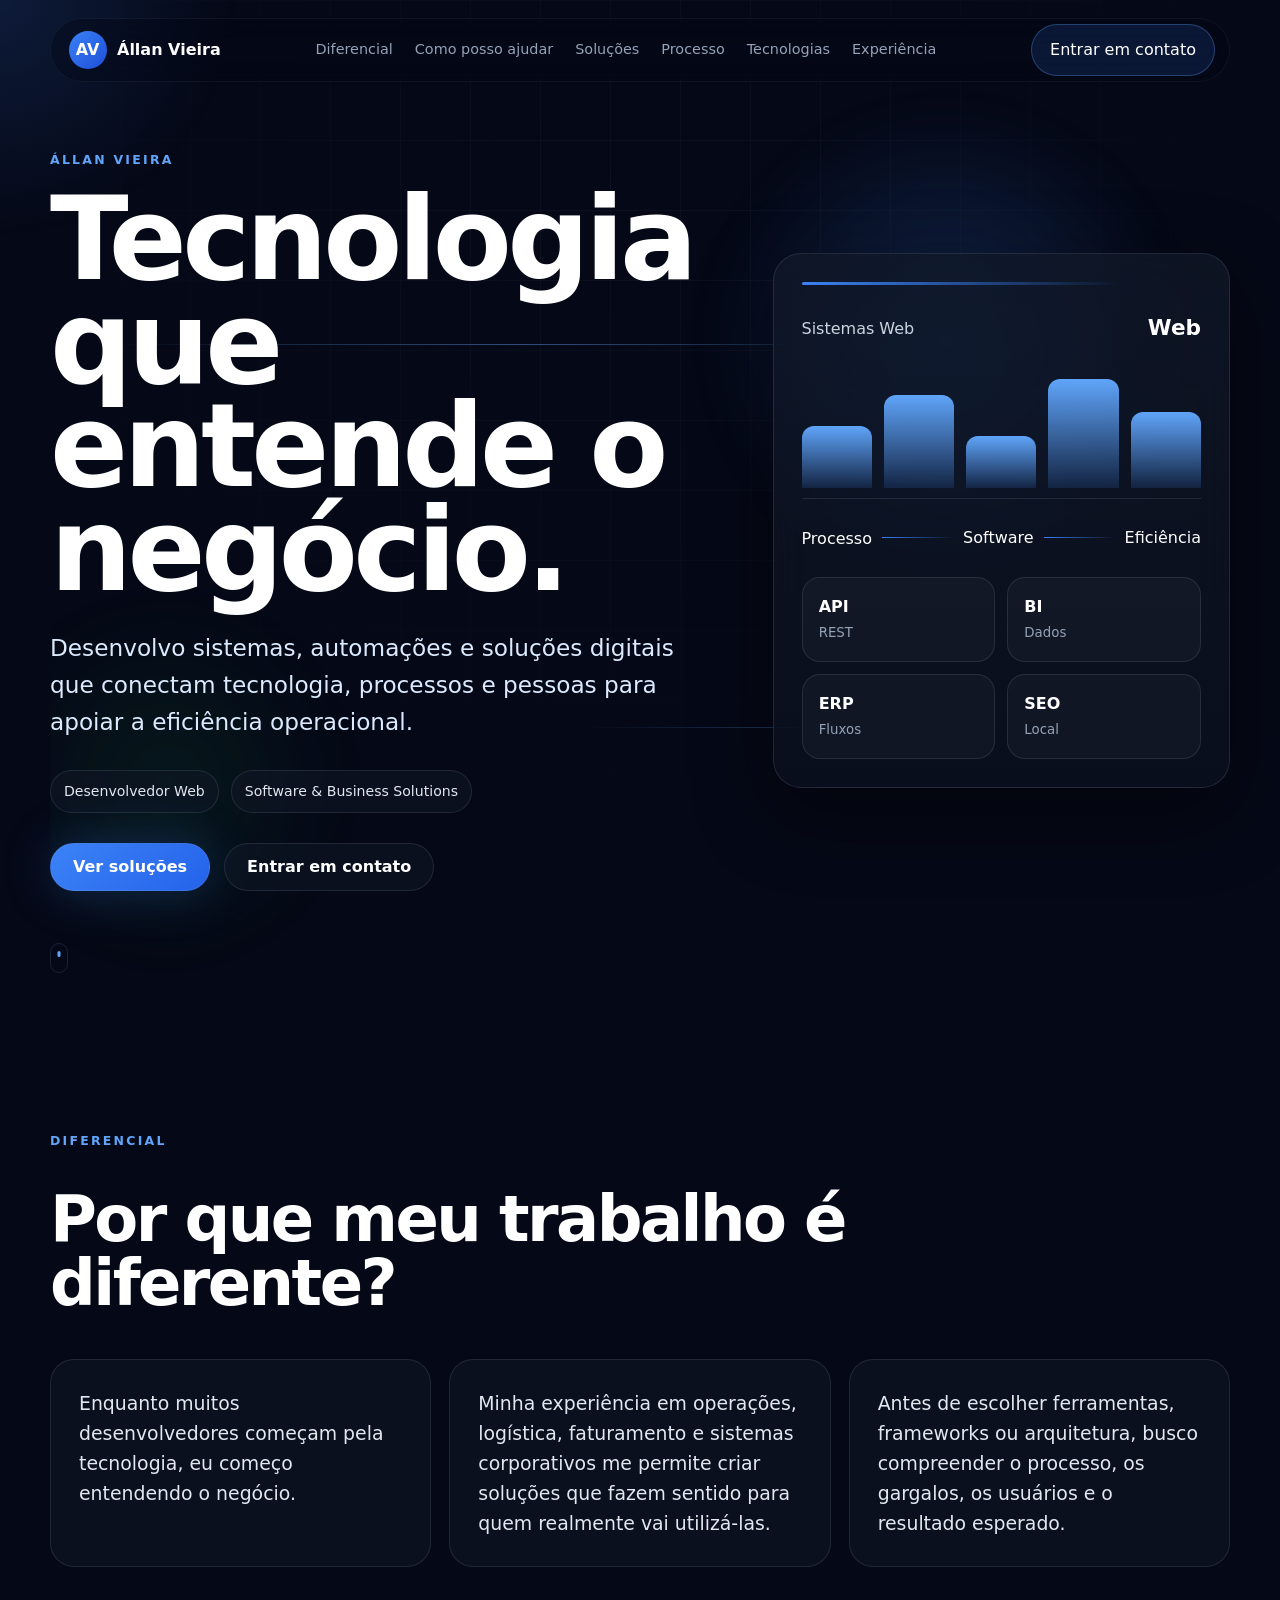
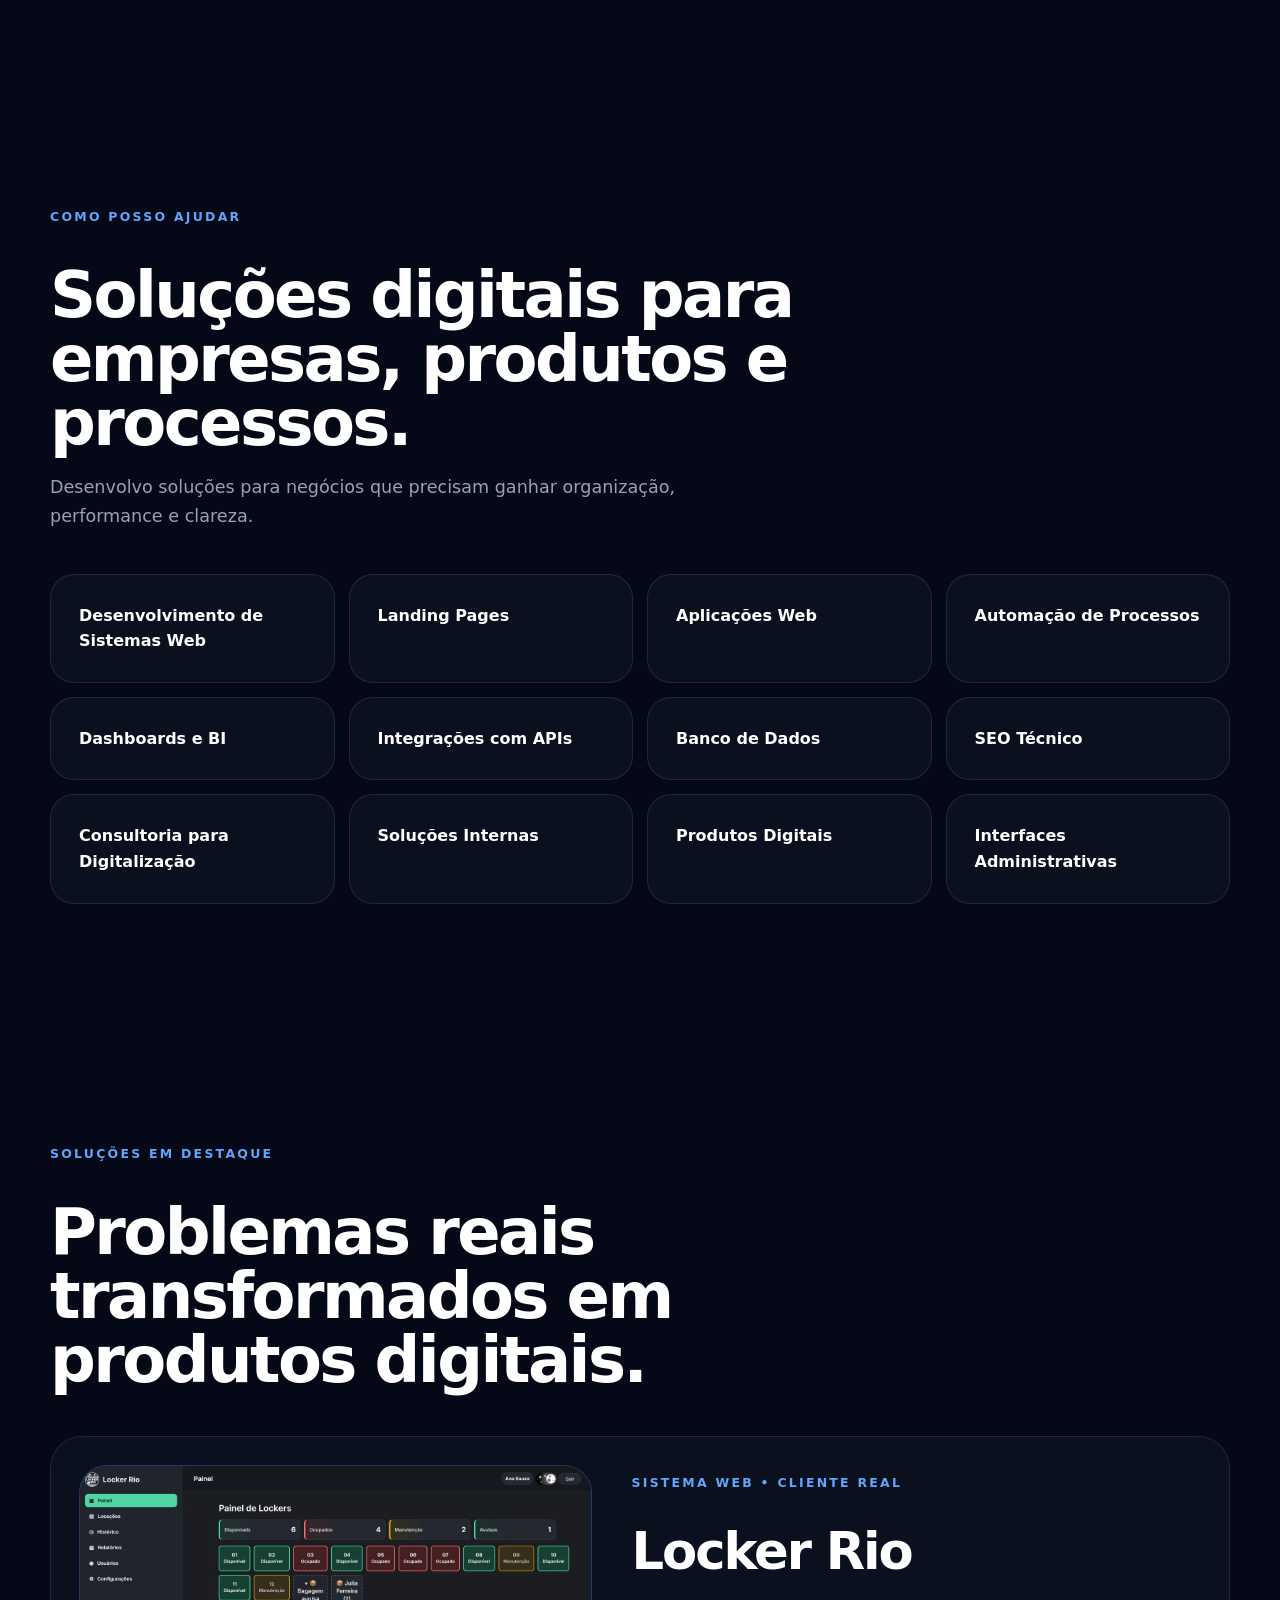
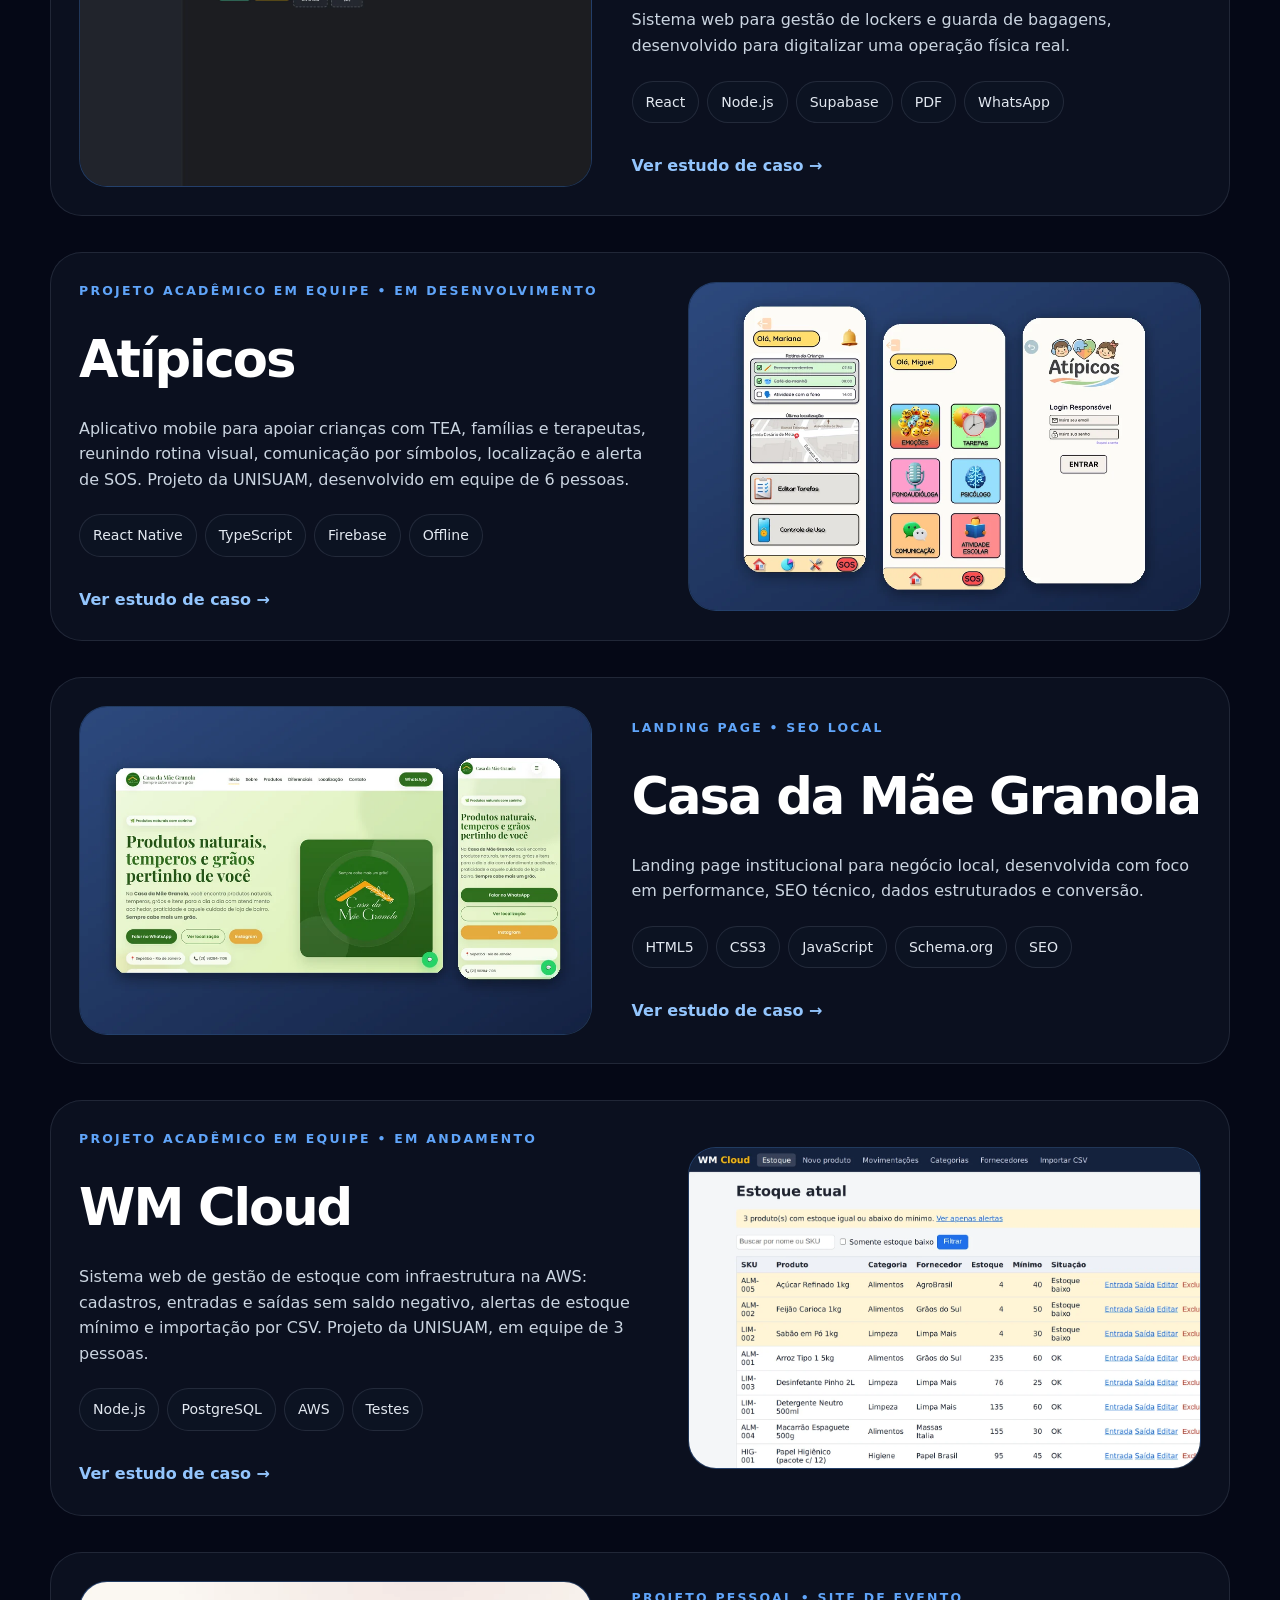
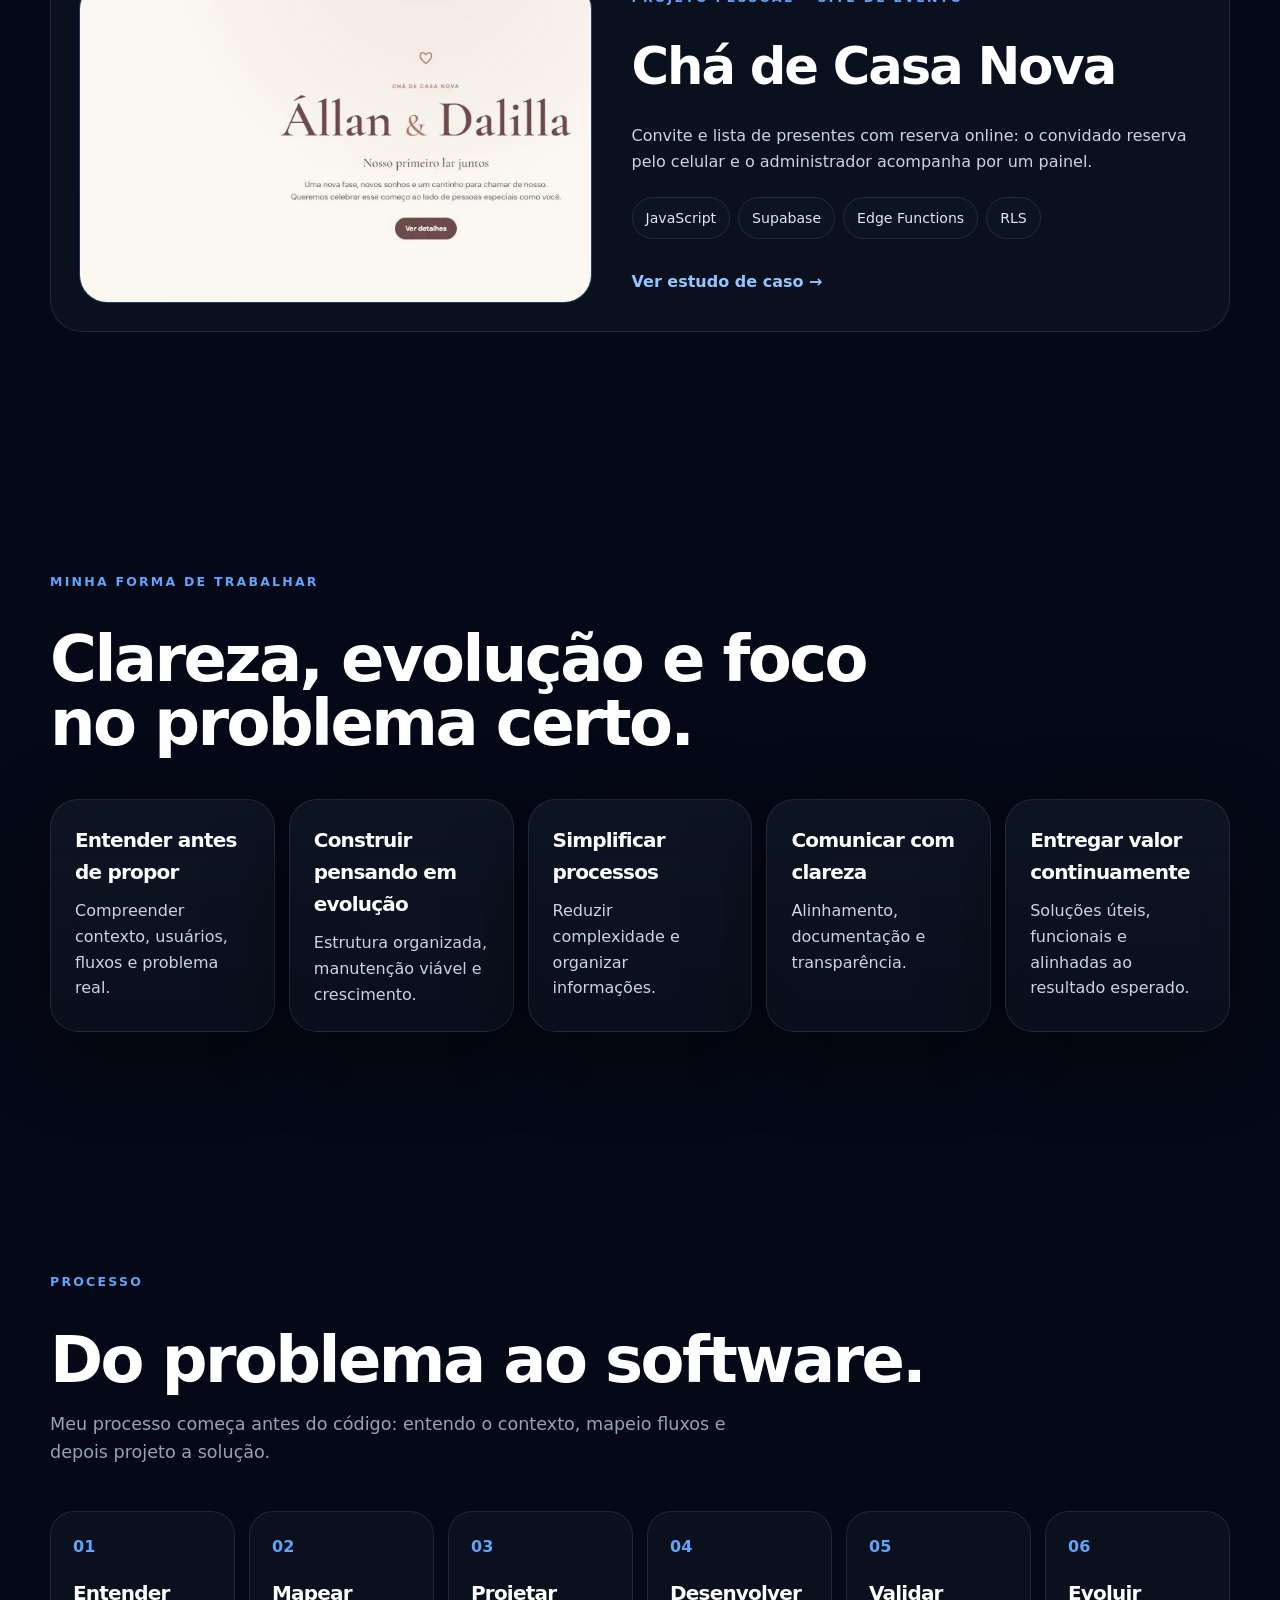
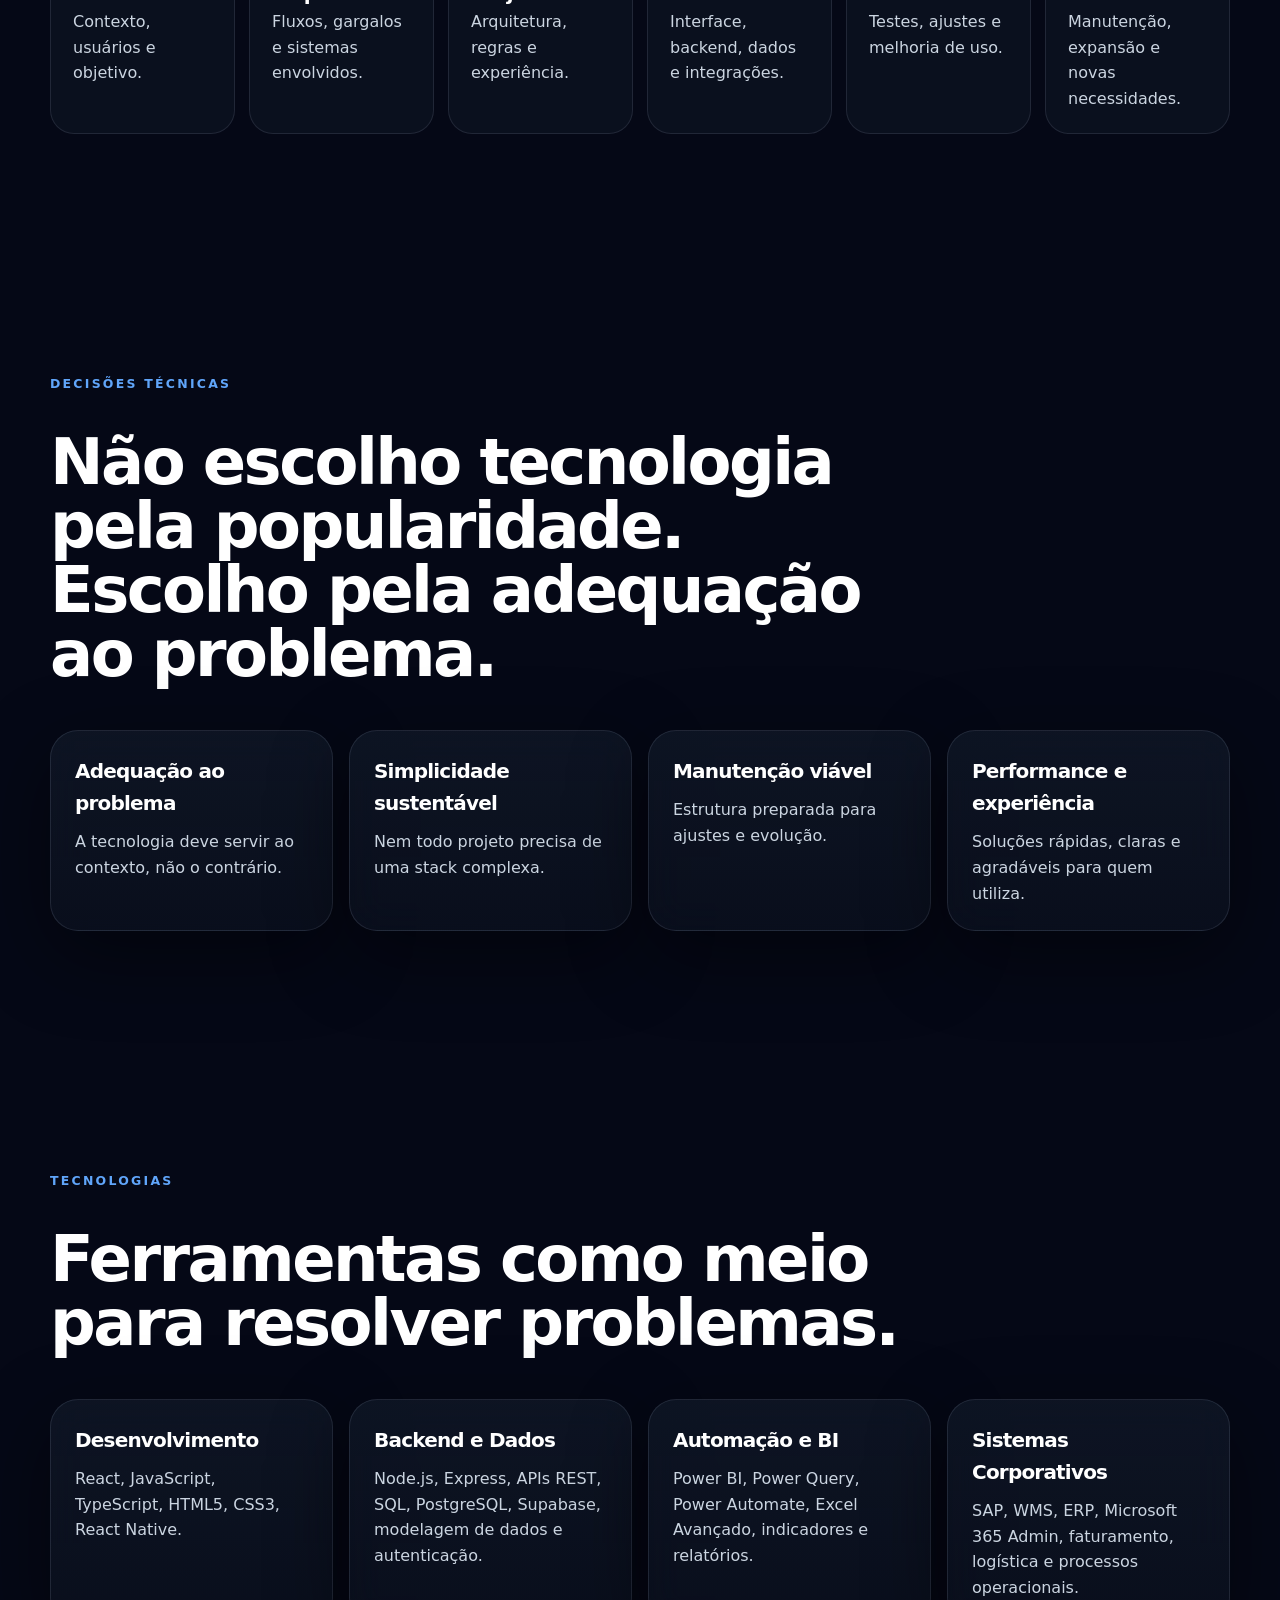
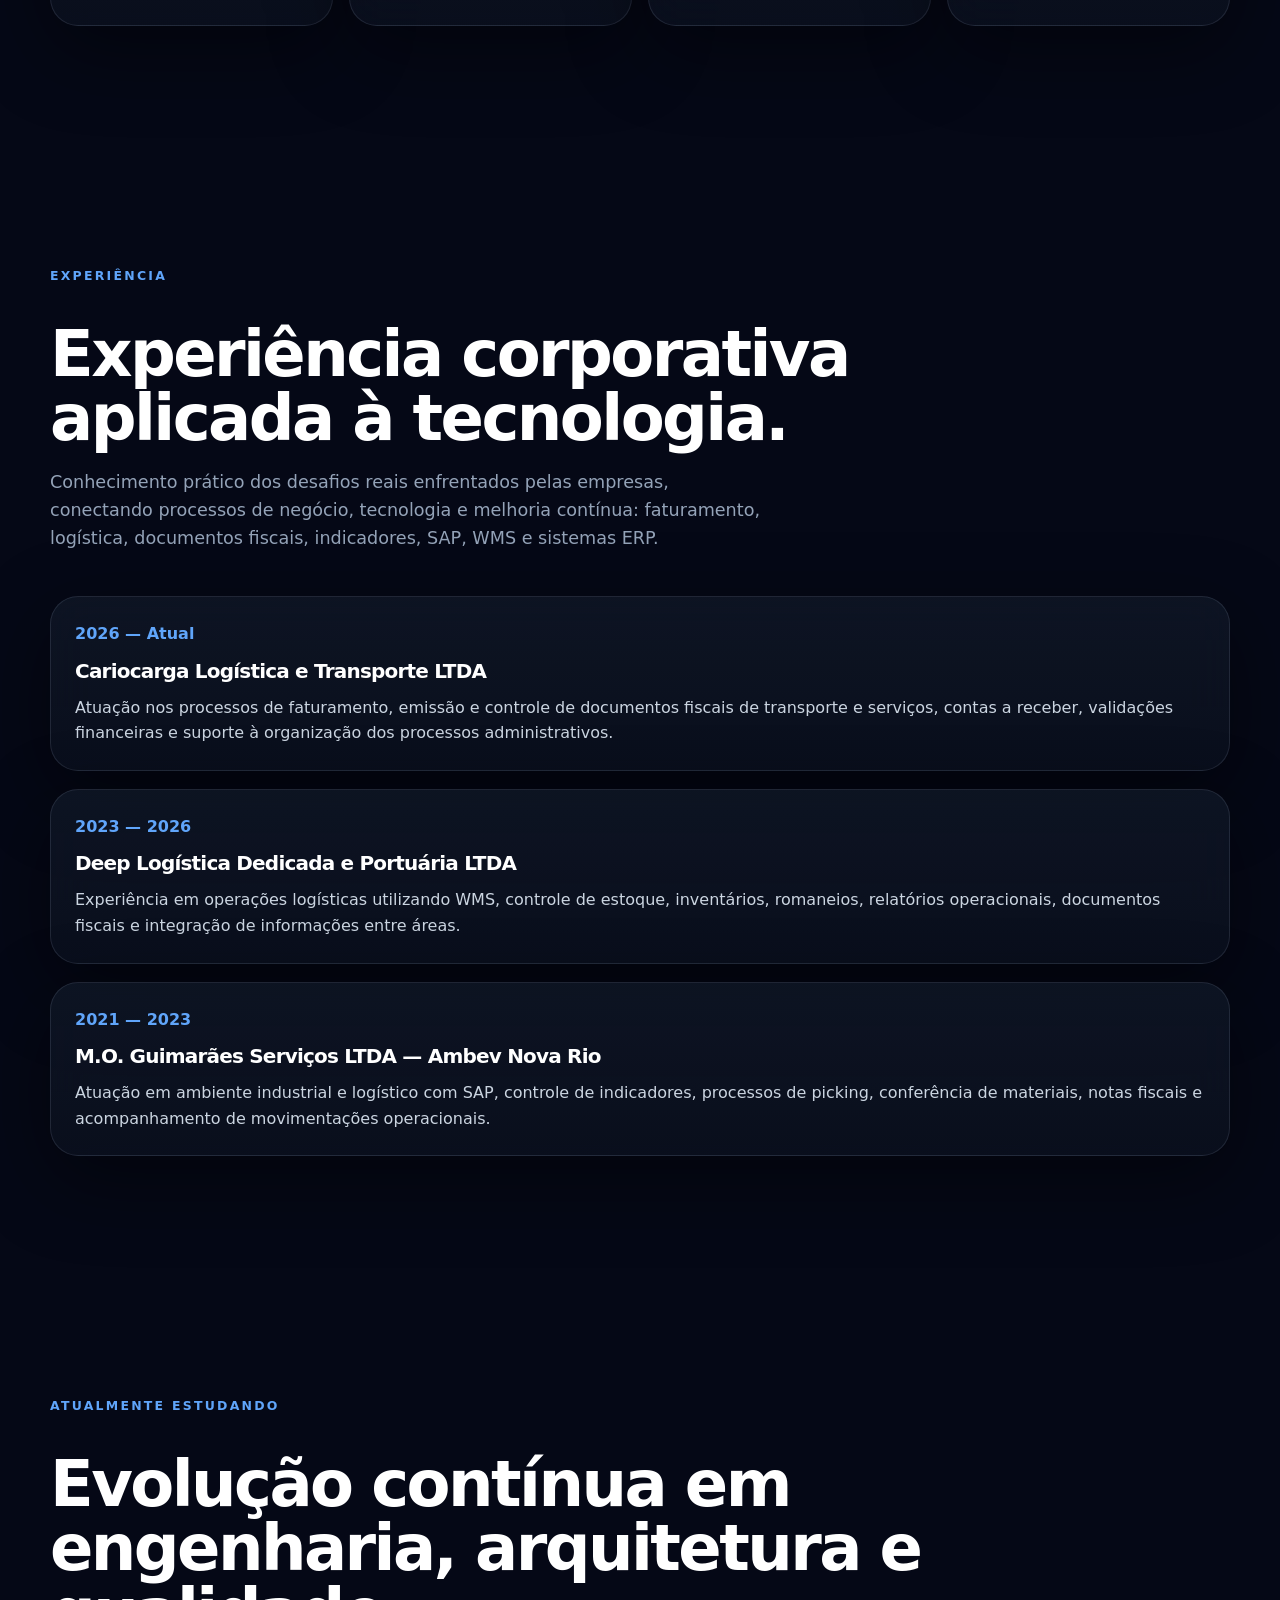
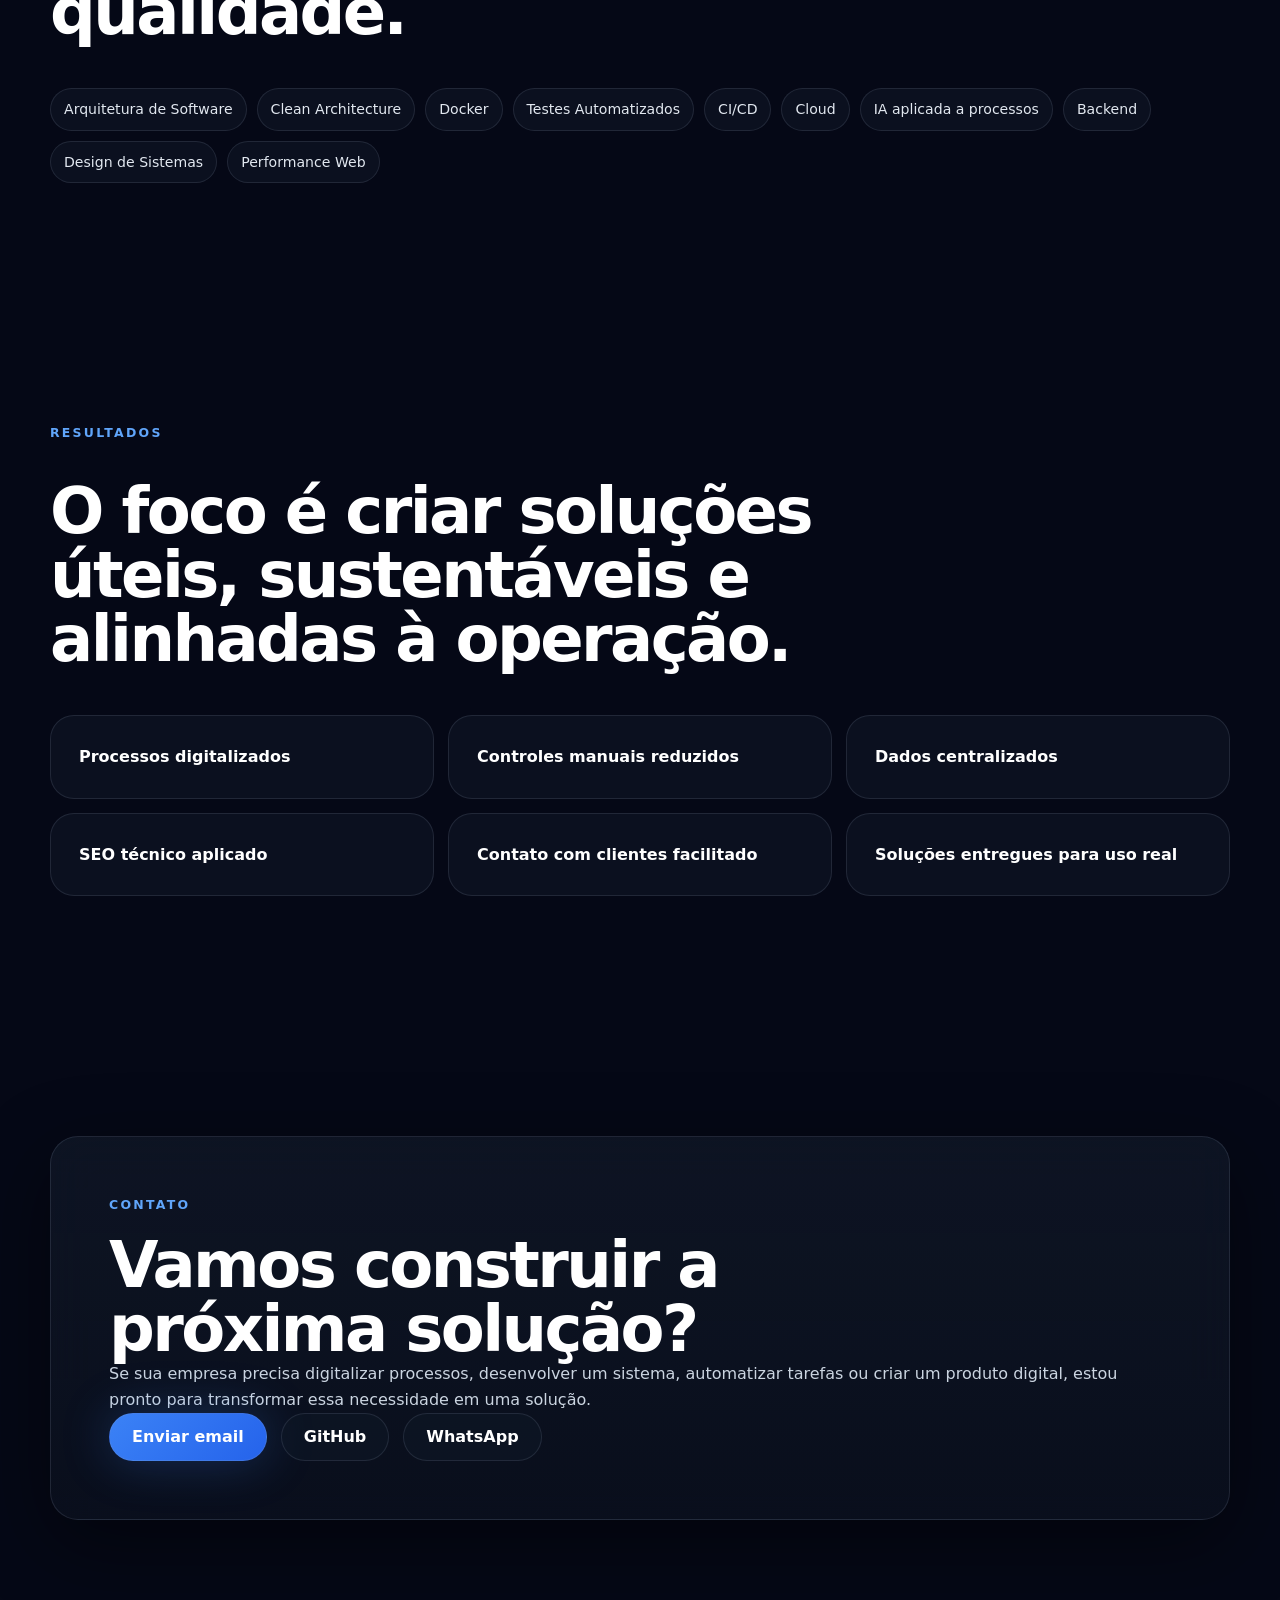
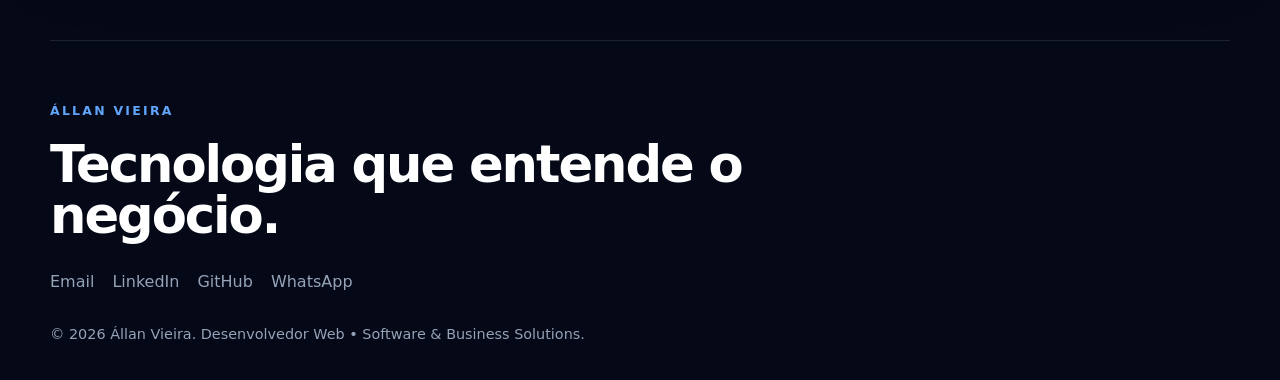
==== commit d96f3187: "WM Cloud: adiciona prints (estoque, saída bloqueada, histórico) Co-Authored-By: Claude Sonnet 5.5 <n" ====
--- a/index.html
+++ b/index.html
@@ -1 +1 @@
-<!doctype html><html lang="pt-BR"><head><meta charset="utf-8"><meta name="viewport" content="width=device-width, initial-scale=1"><title>Állan Vieira | Desenvolvedor Web e Soluções para Negócios</title><meta name="description" content="Állan Vieira desenvolve sistemas web, automações e soluções digitais que conectam tecnologia, processos e pessoas. Conheça o Locker Rio, sistema em uso real, e outros projetos."><meta name="author" content="Állan Vieira"><meta name="robots" content="index,follow,max-image-preview:large"><meta name="theme-color" content="#050816"><link rel="canonical" href="https://allanvieira.com/"><meta property="og:type" content="website"><meta property="og:site_name" content="Állan Vieira"><meta property="og:locale" content="pt_BR"><meta property="og:title" content="Állan Vieira | Desenvolvedor Web e Soluções para Negócios"><meta property="og:description" content="Állan Vieira desenvolve sistemas web, automações e soluções digitais que conectam tecnologia, processos e pessoas. Conheça o Locker Rio, sistema em uso real, e outros projetos."><meta property="og:url" content="https://allanvieira.com/"><meta property="og:image" content="https://allanvieira.com/assets/og-image.png"><meta property="og:image:width" content="1200"><meta property="og:image:height" content="630"><meta property="og:image:alt" content="Állan Vieira — Tecnologia que entende o negócio"><meta name="twitter:card" content="summary_large_image"><meta name="twitter:title" content="Állan Vieira | Desenvolvedor Web e Soluções para Negócios"><meta name="twitter:description" content="Állan Vieira desenvolve sistemas web, automações e soluções digitais que conectam tecnologia, processos e pessoas. Conheça o Locker Rio, sistema em uso real, e outros projetos."><meta name="twitter:image" content="https://allanvieira.com/assets/og-image.png"><link rel="icon" href="assets/favicon.svg" type="image/svg+xml"><script type="application/ld+json">{"@context":"https://schema.org","@graph":[{"@type":"WebSite","@id":"https://allanvieira.com/#website","url":"https://allanvieira.com/","name":"Állan Vieira","inLanguage":"pt-BR","publisher":{"@id":"https://allanvieira.com/#person"}},{"@type":"Person","@id":"https://allanvieira.com/#person","name":"Állan Vieira","url":"https://allanvieira.com/","image":"https://allanvieira.com/assets/og-image.png","jobTitle":"Desenvolvedor Web","description":"Desenvolve sistemas web, automações e soluções digitais para negócios, com experiência prévia em faturamento e logística.","email":"mailto:allan@allanvieira.com","address":{"@type":"PostalAddress","addressLocality":"Rio de Janeiro","addressRegion":"RJ","addressCountry":"BR"},"alumniOf":{"@type":"CollegeOrUniversity","name":"UNISUAM"},"knowsAbout":["Desenvolvimento web","React","Node.js","Supabase","PostgreSQL","Automação de processos","Faturamento","Logística"],"sameAs":["https://github.com/VieiraAllan","https://www.linkedin.com/in/allanrvieira"]}]}</script><link rel="alternate" type="text/plain" href="/llms.txt" title="llms.txt"><link rel="stylesheet" href="assets/css/styles.css"></head><body><div class="noise"></div><div class="cursor-glow" data-cursor-glow></div><header class="site-header" data-header><a class="brand" href="index.html#home"><span class="brand-mark">AV</span><span class="brand-text">Állan Vieira</span></a><nav class="desktop-nav"><a href="index.html#diferencial">Diferencial</a><a href="index.html#ajuda">Como posso ajudar</a><a href="index.html#solucoes">Soluções</a><a href="index.html#processo">Processo</a><a href="index.html#tecnologias">Tecnologias</a><a href="index.html#experiencia">Experiência</a></nav><a class="nav-cta" href="index.html#contato">Entrar em contato</a><button class="menu-button" data-menu-button aria-label="Abrir menu"><span></span><span></span><span></span></button></header><div class="mobile-menu" data-mobile-menu><a href="index.html#diferencial">Diferencial</a><a href="index.html#ajuda">Como posso ajudar</a><a href="index.html#solucoes">Soluções</a><a href="index.html#processo">Processo</a><a href="index.html#tecnologias">Tecnologias</a><a href="index.html#experiencia">Experiência</a><a href="index.html#contato">Contato</a></div><main><section class="hero section" id="home"><div class="hero-bg"><span class="orb orb-one"></span><span class="orb orb-two"></span><span class="grid-lines"></span><span class="flow-line flow-a"></span><span class="flow-line flow-b"></span></div><div class="hero-content reveal"><p class="eyebrow">Állan Vieira</p><h1>Tecnologia que entende o negócio.</h1><p class="hero-lead">Desenvolvo sistemas, automações e soluções digitais que conectam tecnologia, processos e pessoas para apoiar a eficiência operacional.</p><div class="role-stack"><span>Desenvolvedor Web</span><span>Software & Business Solutions</span></div><div class="hero-actions"><a class="button primary" href="#solucoes">Ver soluções</a><a class="button secondary" href="#contato">Entrar em contato</a></div></div><aside class="hero-panel reveal"><div class="panel-topline"></div><div class="metric-row"><span>Sistemas Web</span><strong>Web</strong></div><div class="mini-chart"><span style="height:52%"></span><span style="height:78%"></span><span style="height:44%"></span><span style="height:92%"></span><span style="height:64%"></span></div><div class="pipeline"><span>Processo</span><i></i><span>Software</span><i></i><span>Eficiência</span></div><div class="dashboard-grid"><div><strong>API</strong><small>REST</small></div><div><strong>BI</strong><small>Dados</small></div><div><strong>ERP</strong><small>Fluxos</small></div><div><strong>SEO</strong><small>Local</small></div></div></aside><div class="scroll-indicator"><span></span></div></section><section class="section difference" id="diferencial"><div class="section-heading reveal"><p class="eyebrow">Diferencial</p><h2>Por que meu trabalho é diferente?</h2></div><div class="difference-grid reveal"><p>Enquanto muitos desenvolvedores começam pela tecnologia, eu começo entendendo o negócio.</p><p>Minha experiência em operações, logística, faturamento e sistemas corporativos me permite criar soluções que fazem sentido para quem realmente vai utilizá-las.</p><p>Antes de escolher ferramentas, frameworks ou arquitetura, busco compreender o processo, os gargalos, os usuários e o resultado esperado.</p></div></section><section class="section" id="ajuda"><div class="section-heading reveal"><p class="eyebrow">Como posso ajudar</p><h2>Soluções digitais para empresas, produtos e processos.</h2><p>Desenvolvo soluções para negócios que precisam ganhar organização, performance e clareza.</p></div><div class="services-grid reveal"><article>Desenvolvimento de Sistemas Web</article><article>Landing Pages</article><article>Aplicações Web</article><article>Automação de Processos</article><article>Dashboards e BI</article><article>Integrações com APIs</article><article>Banco de Dados</article><article>SEO Técnico</article><article>Consultoria para Digitalização</article><article>Soluções Internas</article><article>Produtos Digitais</article><article>Interfaces Administrativas</article></div></section><section class="section" id="solucoes"><div class="section-heading reveal"><p class="eyebrow">Soluções em destaque</p><h2>Problemas reais transformados em produtos digitais.</h2></div><div class="solutions-list"><article class="solution-card reveal"><a class="solution-visual shot-visual" href="cases/locker-rio.html" aria-label="Ver estudo de caso do Locker Rio"><img src="assets/screenshots/locker-rio/painel-dark.webp" alt="Painel do Locker Rio com a grade de lockers disponíveis, ocupados e em manutenção" width="1440" height="900" loading="lazy"></a><div><p class="eyebrow">Sistema Web • Cliente real</p><h3>Locker Rio</h3><p>Sistema web para gestão de lockers e guarda de bagagens, desenvolvido para digitalizar uma operação física real.</p><div class="badges"><span>React</span><span>Node.js</span><span>Supabase</span><span>PDF</span><span>WhatsApp</span></div><a class="text-link" href="cases/locker-rio.html">Ver estudo de caso →</a></div></article><article class="solution-card reverse reveal"><a class="solution-visual shot-visual" href="cases/atipicos.html" aria-label="Ver estudo de caso do Atípicos"><img src="assets/screenshots/atipicos/destaque.webp" alt="Telas do aplicativo Atípicos: início do responsável com rotina e localização da criança, início da criança com atividades e tela de login do responsável" width="1000" height="640" loading="lazy"></a><div><p class="eyebrow">Projeto acadêmico em equipe • Em desenvolvimento</p><h3>Atípicos</h3><p>Aplicativo mobile para apoiar crianças com TEA, famílias e terapeutas, reunindo rotina visual, comunicação por símbolos, localização e alerta de SOS. Projeto da UNISUAM, desenvolvido em equipe de 6 pessoas.</p><div class="badges"><span>React Native</span><span>TypeScript</span><span>Firebase</span><span>Offline</span></div><a class="text-link" href="cases/atipicos.html">Ver estudo de caso →</a></div></article><article class="solution-card reveal"><a class="solution-visual shot-visual" href="cases/casa-mae-granola.html" aria-label="Ver estudo de caso da Casa da Mãe Granola"><img src="assets/screenshots/casa-mae-granola/destaque.webp" alt="Site da Casa da Mãe Granola em computador e em celular, com título sobre produtos naturais, temperos e grãos e botões de WhatsApp e Instagram" width="1000" height="640" loading="lazy"></a><div><p class="eyebrow">Landing Page • SEO local</p><h3>Casa da Mãe Granola</h3><p>Landing page institucional para negócio local, desenvolvida com foco em performance, SEO técnico, dados estruturados e conversão.</p><div class="badges"><span>HTML5</span><span>CSS3</span><span>JavaScript</span><span>Schema.org</span><span>SEO</span></div><a class="text-link" href="cases/casa-mae-granola.html">Ver estudo de caso →</a></div></article><article class="solution-card reverse reveal"><div class="solution-visual dashboard-visual"><span></span><span></span><span></span></div><div><p class="eyebrow">Projeto acadêmico em equipe • Em andamento</p><h3>WM Cloud</h3><p>Sistema web de gestão de estoque com infraestrutura na AWS: cadastros, entradas e saídas sem saldo negativo, alertas de estoque mínimo e importação por CSV. Projeto da UNISUAM, em equipe de 3 pessoas.</p><div class="badges"><span>Node.js</span><span>PostgreSQL</span><span>AWS</span><span>Testes</span></div><a class="text-link" href="cases/wm-cloud.html">Ver estudo de caso →</a></div></article><article class="solution-card reveal"><a class="solution-visual shot-visual" href="cases/cha-de-casa-nova.html"><img src="assets/screenshots/cha-de-casa-nova/destaque.webp" alt="Página inicial do site do Chá de Casa Nova" width="950" height="440" loading="lazy"></a><div><p class="eyebrow">Projeto pessoal • Site de evento</p><h3>Chá de Casa Nova</h3><p>Convite e lista de presentes com reserva online: o convidado reserva pelo celular e o administrador acompanha por um painel.</p><div class="badges"><span>JavaScript</span><span>Supabase</span><span>Edge Functions</span><span>RLS</span></div><a class="text-link" href="cases/cha-de-casa-nova.html">Ver estudo de caso →</a></div></article></div></section><section class="section" id="forma"><div class="section-heading reveal"><p class="eyebrow">Minha forma de trabalhar</p><h2>Clareza, evolução e foco no problema certo.</h2></div><div class="cards-five reveal"><article><h3>Entender antes de propor</h3><p>Compreender contexto, usuários, fluxos e problema real.</p></article><article><h3>Construir pensando em evolução</h3><p>Estrutura organizada, manutenção viável e crescimento.</p></article><article><h3>Simplificar processos</h3><p>Reduzir complexidade e organizar informações.</p></article><article><h3>Comunicar com clareza</h3><p>Alinhamento, documentação e transparência.</p></article><article><h3>Entregar valor continuamente</h3><p>Soluções úteis, funcionais e alinhadas ao resultado esperado.</p></article></div></section><section class="section" id="processo"><div class="section-heading reveal"><p class="eyebrow">Processo</p><h2>Do problema ao software.</h2><p>Meu processo começa antes do código: entendo o contexto, mapeio fluxos e depois projeto a solução.</p></div><div class="process-line reveal"><article><span>01</span><h3>Entender</h3><p>Contexto, usuários e objetivo.</p></article><article><span>02</span><h3>Mapear</h3><p>Fluxos, gargalos e sistemas envolvidos.</p></article><article><span>03</span><h3>Projetar</h3><p>Arquitetura, regras e experiência.</p></article><article><span>04</span><h3>Desenvolver</h3><p>Interface, backend, dados e integrações.</p></article><article><span>05</span><h3>Validar</h3><p>Testes, ajustes e melhoria de uso.</p></article><article><span>06</span><h3>Evoluir</h3><p>Manutenção, expansão e novas necessidades.</p></article></div></section><section class="section technical-decisions" id="decisoes"><div class="section-heading reveal"><p class="eyebrow">Decisões técnicas</p><h2>Não escolho tecnologia pela popularidade. Escolho pela adequação ao problema.</h2></div><div class="decision-grid reveal"><article><h3>Adequação ao problema</h3><p>A tecnologia deve servir ao contexto, não o contrário.</p></article><article><h3>Simplicidade sustentável</h3><p>Nem todo projeto precisa de uma stack complexa.</p></article><article><h3>Manutenção viável</h3><p>Estrutura preparada para ajustes e evolução.</p></article><article><h3>Performance e experiência</h3><p>Soluções rápidas, claras e agradáveis para quem utiliza.</p></article></div></section><section class="section" id="tecnologias"><div class="section-heading reveal"><p class="eyebrow">Tecnologias</p><h2>Ferramentas como meio para resolver problemas.</h2></div><div class="tech-grid reveal"><article><h3>Desenvolvimento</h3><p>React, JavaScript, TypeScript, HTML5, CSS3, React Native.</p></article><article><h3>Backend e Dados</h3><p>Node.js, Express, APIs REST, SQL, PostgreSQL, Supabase, modelagem de dados e autenticação.</p></article><article><h3>Automação e BI</h3><p>Power BI, Power Query, Power Automate, Excel Avançado, indicadores e relatórios.</p></article><article><h3>Sistemas Corporativos</h3><p>SAP, WMS, ERP, Microsoft 365 Admin, faturamento, logística e processos operacionais.</p></article></div></section><section class="section" id="experiencia"><div class="section-heading reveal"><p class="eyebrow">Experiência</p><h2>Experiência corporativa aplicada à tecnologia.</h2><p>Conhecimento prático dos desafios reais enfrentados pelas empresas, conectando processos de negócio, tecnologia e melhoria contínua: faturamento, logística, documentos fiscais, indicadores, SAP, WMS e sistemas ERP.</p></div><div class="timeline reveal"><article><span>2026 — Atual</span><h3>Cariocarga Logística e Transporte LTDA</h3><p>Atuação nos processos de faturamento, emissão e controle de documentos fiscais de transporte e serviços, contas a receber, validações financeiras e suporte à organização dos processos administrativos.</p></article><article><span>2023 — 2026</span><h3>Deep Logística Dedicada e Portuária LTDA</h3><p>Experiência em operações logísticas utilizando WMS, controle de estoque, inventários, romaneios, relatórios operacionais, documentos fiscais e integração de informações entre áreas.</p></article><article><span>2021 — 2023</span><h3>M.O. Guimarães Serviços LTDA — Ambev Nova Rio</h3><p>Atuação em ambiente industrial e logístico com SAP, controle de indicadores, processos de picking, conferência de materiais, notas fiscais e acompanhamento de movimentações operacionais.</p></article></div></section><section class="section" id="estudos"><div class="section-heading reveal"><p class="eyebrow">Atualmente estudando</p><h2>Evolução contínua em engenharia, arquitetura e qualidade.</h2></div><div class="study-cloud reveal"><span>Arquitetura de Software</span><span>Clean Architecture</span><span>Docker</span><span>Testes Automatizados</span><span>CI/CD</span><span>Cloud</span><span>IA aplicada a processos</span><span>Backend</span><span>Design de Sistemas</span><span>Performance Web</span></div></section><section class="section results" id="resultados"><div class="section-heading reveal"><p class="eyebrow">Resultados</p><h2>O foco é criar soluções úteis, sustentáveis e alinhadas à operação.</h2></div><div class="results-grid reveal"><article>Processos digitalizados</article><article>Controles manuais reduzidos</article><article>Dados centralizados</article><article>SEO técnico aplicado</article><article>Contato com clientes facilitado</article><article>Soluções entregues para uso real</article></div></section><section class="section contact" id="contato"><div class="contact-card reveal"><p class="eyebrow">Contato</p><h2>Vamos construir a próxima solução?</h2><p>Se sua empresa precisa digitalizar processos, desenvolver um sistema, automatizar tarefas ou criar um produto digital, estou pronto para transformar essa necessidade em uma solução.</p><div class="hero-actions"><a class="button primary" href="mailto:allan@allanvieira.com">Enviar email</a><a class="button secondary" href="https://github.com/VieiraAllan/" target="_blank" rel="noreferrer">GitHub</a><a class="button secondary" href="https://wa.me/5521992278409" target="_blank" rel="noreferrer">WhatsApp</a></div></div></section></main><footer class="footer"><div><p class="eyebrow">Állan Vieira</p><h2>Tecnologia que entende o negócio.</h2></div><div class="footer-links"><a href="mailto:allan@allanvieira.com">Email</a><a href="https://www.linkedin.com/in/allanrvieira" target="_blank" rel="noreferrer">LinkedIn</a><a href="https://github.com/VieiraAllan/" target="_blank" rel="noreferrer">GitHub</a><a href="https://wa.me/5521992278409" target="_blank" rel="noreferrer">WhatsApp</a></div><p class="copyright">© <span data-year></span> Állan Vieira. Desenvolvedor Web • Software & Business Solutions.</p></footer><script src="assets/js/main.js"></script></body></html>+<!doctype html><html lang="pt-BR"><head><meta charset="utf-8"><meta name="viewport" content="width=device-width, initial-scale=1"><title>Állan Vieira | Desenvolvedor Web e Soluções para Negócios</title><meta name="description" content="Állan Vieira desenvolve sistemas web, automações e soluções digitais que conectam tecnologia, processos e pessoas. Conheça o Locker Rio, sistema em uso real, e outros projetos."><meta name="author" content="Állan Vieira"><meta name="robots" content="index,follow,max-image-preview:large"><meta name="theme-color" content="#050816"><link rel="canonical" href="https://allanvieira.com/"><meta property="og:type" content="website"><meta property="og:site_name" content="Állan Vieira"><meta property="og:locale" content="pt_BR"><meta property="og:title" content="Állan Vieira | Desenvolvedor Web e Soluções para Negócios"><meta property="og:description" content="Állan Vieira desenvolve sistemas web, automações e soluções digitais que conectam tecnologia, processos e pessoas. Conheça o Locker Rio, sistema em uso real, e outros projetos."><meta property="og:url" content="https://allanvieira.com/"><meta property="og:image" content="https://allanvieira.com/assets/og-image.png"><meta property="og:image:width" content="1200"><meta property="og:image:height" content="630"><meta property="og:image:alt" content="Állan Vieira — Tecnologia que entende o negócio"><meta name="twitter:card" content="summary_large_image"><meta name="twitter:title" content="Állan Vieira | Desenvolvedor Web e Soluções para Negócios"><meta name="twitter:description" content="Állan Vieira desenvolve sistemas web, automações e soluções digitais que conectam tecnologia, processos e pessoas. Conheça o Locker Rio, sistema em uso real, e outros projetos."><meta name="twitter:image" content="https://allanvieira.com/assets/og-image.png"><link rel="icon" href="assets/favicon.svg" type="image/svg+xml"><script type="application/ld+json">{"@context":"https://schema.org","@graph":[{"@type":"WebSite","@id":"https://allanvieira.com/#website","url":"https://allanvieira.com/","name":"Állan Vieira","inLanguage":"pt-BR","publisher":{"@id":"https://allanvieira.com/#person"}},{"@type":"Person","@id":"https://allanvieira.com/#person","name":"Állan Vieira","url":"https://allanvieira.com/","image":"https://allanvieira.com/assets/og-image.png","jobTitle":"Desenvolvedor Web","description":"Desenvolve sistemas web, automações e soluções digitais para negócios, com experiência prévia em faturamento e logística.","email":"mailto:allan@allanvieira.com","address":{"@type":"PostalAddress","addressLocality":"Rio de Janeiro","addressRegion":"RJ","addressCountry":"BR"},"alumniOf":{"@type":"CollegeOrUniversity","name":"UNISUAM"},"knowsAbout":["Desenvolvimento web","React","Node.js","Supabase","PostgreSQL","Automação de processos","Faturamento","Logística"],"sameAs":["https://github.com/VieiraAllan","https://www.linkedin.com/in/allanrvieira"]}]}</script><link rel="alternate" type="text/plain" href="/llms.txt" title="llms.txt"><link rel="stylesheet" href="assets/css/styles.css"></head><body><div class="noise"></div><div class="cursor-glow" data-cursor-glow></div><header class="site-header" data-header><a class="brand" href="index.html#home"><span class="brand-mark">AV</span><span class="brand-text">Állan Vieira</span></a><nav class="desktop-nav"><a href="index.html#diferencial">Diferencial</a><a href="index.html#ajuda">Como posso ajudar</a><a href="index.html#solucoes">Soluções</a><a href="index.html#processo">Processo</a><a href="index.html#tecnologias">Tecnologias</a><a href="index.html#experiencia">Experiência</a></nav><a class="nav-cta" href="index.html#contato">Entrar em contato</a><button class="menu-button" data-menu-button aria-label="Abrir menu"><span></span><span></span><span></span></button></header><div class="mobile-menu" data-mobile-menu><a href="index.html#diferencial">Diferencial</a><a href="index.html#ajuda">Como posso ajudar</a><a href="index.html#solucoes">Soluções</a><a href="index.html#processo">Processo</a><a href="index.html#tecnologias">Tecnologias</a><a href="index.html#experiencia">Experiência</a><a href="index.html#contato">Contato</a></div><main><section class="hero section" id="home"><div class="hero-bg"><span class="orb orb-one"></span><span class="orb orb-two"></span><span class="grid-lines"></span><span class="flow-line flow-a"></span><span class="flow-line flow-b"></span></div><div class="hero-content reveal"><p class="eyebrow">Állan Vieira</p><h1>Tecnologia que entende o negócio.</h1><p class="hero-lead">Desenvolvo sistemas, automações e soluções digitais que conectam tecnologia, processos e pessoas para apoiar a eficiência operacional.</p><div class="role-stack"><span>Desenvolvedor Web</span><span>Software & Business Solutions</span></div><div class="hero-actions"><a class="button primary" href="#solucoes">Ver soluções</a><a class="button secondary" href="#contato">Entrar em contato</a></div></div><aside class="hero-panel reveal"><div class="panel-topline"></div><div class="metric-row"><span>Sistemas Web</span><strong>Web</strong></div><div class="mini-chart"><span style="height:52%"></span><span style="height:78%"></span><span style="height:44%"></span><span style="height:92%"></span><span style="height:64%"></span></div><div class="pipeline"><span>Processo</span><i></i><span>Software</span><i></i><span>Eficiência</span></div><div class="dashboard-grid"><div><strong>API</strong><small>REST</small></div><div><strong>BI</strong><small>Dados</small></div><div><strong>ERP</strong><small>Fluxos</small></div><div><strong>SEO</strong><small>Local</small></div></div></aside><div class="scroll-indicator"><span></span></div></section><section class="section difference" id="diferencial"><div class="section-heading reveal"><p class="eyebrow">Diferencial</p><h2>Por que meu trabalho é diferente?</h2></div><div class="difference-grid reveal"><p>Enquanto muitos desenvolvedores começam pela tecnologia, eu começo entendendo o negócio.</p><p>Minha experiência em operações, logística, faturamento e sistemas corporativos me permite criar soluções que fazem sentido para quem realmente vai utilizá-las.</p><p>Antes de escolher ferramentas, frameworks ou arquitetura, busco compreender o processo, os gargalos, os usuários e o resultado esperado.</p></div></section><section class="section" id="ajuda"><div class="section-heading reveal"><p class="eyebrow">Como posso ajudar</p><h2>Soluções digitais para empresas, produtos e processos.</h2><p>Desenvolvo soluções para negócios que precisam ganhar organização, performance e clareza.</p></div><div class="services-grid reveal"><article>Desenvolvimento de Sistemas Web</article><article>Landing Pages</article><article>Aplicações Web</article><article>Automação de Processos</article><article>Dashboards e BI</article><article>Integrações com APIs</article><article>Banco de Dados</article><article>SEO Técnico</article><article>Consultoria para Digitalização</article><article>Soluções Internas</article><article>Produtos Digitais</article><article>Interfaces Administrativas</article></div></section><section class="section" id="solucoes"><div class="section-heading reveal"><p class="eyebrow">Soluções em destaque</p><h2>Problemas reais transformados em produtos digitais.</h2></div><div class="solutions-list"><article class="solution-card reveal"><a class="solution-visual shot-visual" href="cases/locker-rio.html" aria-label="Ver estudo de caso do Locker Rio"><img src="assets/screenshots/locker-rio/painel-dark.webp" alt="Painel do Locker Rio com a grade de lockers disponíveis, ocupados e em manutenção" width="1440" height="900" loading="lazy"></a><div><p class="eyebrow">Sistema Web • Cliente real</p><h3>Locker Rio</h3><p>Sistema web para gestão de lockers e guarda de bagagens, desenvolvido para digitalizar uma operação física real.</p><div class="badges"><span>React</span><span>Node.js</span><span>Supabase</span><span>PDF</span><span>WhatsApp</span></div><a class="text-link" href="cases/locker-rio.html">Ver estudo de caso →</a></div></article><article class="solution-card reverse reveal"><a class="solution-visual shot-visual" href="cases/atipicos.html" aria-label="Ver estudo de caso do Atípicos"><img src="assets/screenshots/atipicos/destaque.webp" alt="Telas do aplicativo Atípicos: início do responsável com rotina e localização da criança, início da criança com atividades e tela de login do responsável" width="1000" height="640" loading="lazy"></a><div><p class="eyebrow">Projeto acadêmico em equipe • Em desenvolvimento</p><h3>Atípicos</h3><p>Aplicativo mobile para apoiar crianças com TEA, famílias e terapeutas, reunindo rotina visual, comunicação por símbolos, localização e alerta de SOS. Projeto da UNISUAM, desenvolvido em equipe de 6 pessoas.</p><div class="badges"><span>React Native</span><span>TypeScript</span><span>Firebase</span><span>Offline</span></div><a class="text-link" href="cases/atipicos.html">Ver estudo de caso →</a></div></article><article class="solution-card reveal"><a class="solution-visual shot-visual" href="cases/casa-mae-granola.html" aria-label="Ver estudo de caso da Casa da Mãe Granola"><img src="assets/screenshots/casa-mae-granola/destaque.webp" alt="Site da Casa da Mãe Granola em computador e em celular, com título sobre produtos naturais, temperos e grãos e botões de WhatsApp e Instagram" width="1000" height="640" loading="lazy"></a><div><p class="eyebrow">Landing Page • SEO local</p><h3>Casa da Mãe Granola</h3><p>Landing page institucional para negócio local, desenvolvida com foco em performance, SEO técnico, dados estruturados e conversão.</p><div class="badges"><span>HTML5</span><span>CSS3</span><span>JavaScript</span><span>Schema.org</span><span>SEO</span></div><a class="text-link" href="cases/casa-mae-granola.html">Ver estudo de caso →</a></div></article><article class="solution-card reverse reveal"><a class="solution-visual shot-visual" href="cases/wm-cloud.html"><img src="assets/screenshots/wm-cloud/estoque-atual.webp" alt="Tela de estoque atual do WM Cloud, com alerta de estoque baixo" width="1600" height="900" loading="lazy"></a><div><p class="eyebrow">Projeto acadêmico em equipe • Em andamento</p><h3>WM Cloud</h3><p>Sistema web de gestão de estoque com infraestrutura na AWS: cadastros, entradas e saídas sem saldo negativo, alertas de estoque mínimo e importação por CSV. Projeto da UNISUAM, em equipe de 3 pessoas.</p><div class="badges"><span>Node.js</span><span>PostgreSQL</span><span>AWS</span><span>Testes</span></div><a class="text-link" href="cases/wm-cloud.html">Ver estudo de caso →</a></div></article><article class="solution-card reveal"><a class="solution-visual shot-visual" href="cases/cha-de-casa-nova.html"><img src="assets/screenshots/cha-de-casa-nova/destaque.webp" alt="Página inicial do site do Chá de Casa Nova" width="950" height="440" loading="lazy"></a><div><p class="eyebrow">Projeto pessoal • Site de evento</p><h3>Chá de Casa Nova</h3><p>Convite e lista de presentes com reserva online: o convidado reserva pelo celular e o administrador acompanha por um painel.</p><div class="badges"><span>JavaScript</span><span>Supabase</span><span>Edge Functions</span><span>RLS</span></div><a class="text-link" href="cases/cha-de-casa-nova.html">Ver estudo de caso →</a></div></article></div></section><section class="section" id="forma"><div class="section-heading reveal"><p class="eyebrow">Minha forma de trabalhar</p><h2>Clareza, evolução e foco no problema certo.</h2></div><div class="cards-five reveal"><article><h3>Entender antes de propor</h3><p>Compreender contexto, usuários, fluxos e problema real.</p></article><article><h3>Construir pensando em evolução</h3><p>Estrutura organizada, manutenção viável e crescimento.</p></article><article><h3>Simplificar processos</h3><p>Reduzir complexidade e organizar informações.</p></article><article><h3>Comunicar com clareza</h3><p>Alinhamento, documentação e transparência.</p></article><article><h3>Entregar valor continuamente</h3><p>Soluções úteis, funcionais e alinhadas ao resultado esperado.</p></article></div></section><section class="section" id="processo"><div class="section-heading reveal"><p class="eyebrow">Processo</p><h2>Do problema ao software.</h2><p>Meu processo começa antes do código: entendo o contexto, mapeio fluxos e depois projeto a solução.</p></div><div class="process-line reveal"><article><span>01</span><h3>Entender</h3><p>Contexto, usuários e objetivo.</p></article><article><span>02</span><h3>Mapear</h3><p>Fluxos, gargalos e sistemas envolvidos.</p></article><article><span>03</span><h3>Projetar</h3><p>Arquitetura, regras e experiência.</p></article><article><span>04</span><h3>Desenvolver</h3><p>Interface, backend, dados e integrações.</p></article><article><span>05</span><h3>Validar</h3><p>Testes, ajustes e melhoria de uso.</p></article><article><span>06</span><h3>Evoluir</h3><p>Manutenção, expansão e novas necessidades.</p></article></div></section><section class="section technical-decisions" id="decisoes"><div class="section-heading reveal"><p class="eyebrow">Decisões técnicas</p><h2>Não escolho tecnologia pela popularidade. Escolho pela adequação ao problema.</h2></div><div class="decision-grid reveal"><article><h3>Adequação ao problema</h3><p>A tecnologia deve servir ao contexto, não o contrário.</p></article><article><h3>Simplicidade sustentável</h3><p>Nem todo projeto precisa de uma stack complexa.</p></article><article><h3>Manutenção viável</h3><p>Estrutura preparada para ajustes e evolução.</p></article><article><h3>Performance e experiência</h3><p>Soluções rápidas, claras e agradáveis para quem utiliza.</p></article></div></section><section class="section" id="tecnologias"><div class="section-heading reveal"><p class="eyebrow">Tecnologias</p><h2>Ferramentas como meio para resolver problemas.</h2></div><div class="tech-grid reveal"><article><h3>Desenvolvimento</h3><p>React, JavaScript, TypeScript, HTML5, CSS3, React Native.</p></article><article><h3>Backend e Dados</h3><p>Node.js, Express, APIs REST, SQL, PostgreSQL, Supabase, modelagem de dados e autenticação.</p></article><article><h3>Automação e BI</h3><p>Power BI, Power Query, Power Automate, Excel Avançado, indicadores e relatórios.</p></article><article><h3>Sistemas Corporativos</h3><p>SAP, WMS, ERP, Microsoft 365 Admin, faturamento, logística e processos operacionais.</p></article></div></section><section class="section" id="experiencia"><div class="section-heading reveal"><p class="eyebrow">Experiência</p><h2>Experiência corporativa aplicada à tecnologia.</h2><p>Conhecimento prático dos desafios reais enfrentados pelas empresas, conectando processos de negócio, tecnologia e melhoria contínua: faturamento, logística, documentos fiscais, indicadores, SAP, WMS e sistemas ERP.</p></div><div class="timeline reveal"><article><span>2026 — Atual</span><h3>Cariocarga Logística e Transporte LTDA</h3><p>Atuação nos processos de faturamento, emissão e controle de documentos fiscais de transporte e serviços, contas a receber, validações financeiras e suporte à organização dos processos administrativos.</p></article><article><span>2023 — 2026</span><h3>Deep Logística Dedicada e Portuária LTDA</h3><p>Experiência em operações logísticas utilizando WMS, controle de estoque, inventários, romaneios, relatórios operacionais, documentos fiscais e integração de informações entre áreas.</p></article><article><span>2021 — 2023</span><h3>M.O. Guimarães Serviços LTDA — Ambev Nova Rio</h3><p>Atuação em ambiente industrial e logístico com SAP, controle de indicadores, processos de picking, conferência de materiais, notas fiscais e acompanhamento de movimentações operacionais.</p></article></div></section><section class="section" id="estudos"><div class="section-heading reveal"><p class="eyebrow">Atualmente estudando</p><h2>Evolução contínua em engenharia, arquitetura e qualidade.</h2></div><div class="study-cloud reveal"><span>Arquitetura de Software</span><span>Clean Architecture</span><span>Docker</span><span>Testes Automatizados</span><span>CI/CD</span><span>Cloud</span><span>IA aplicada a processos</span><span>Backend</span><span>Design de Sistemas</span><span>Performance Web</span></div></section><section class="section results" id="resultados"><div class="section-heading reveal"><p class="eyebrow">Resultados</p><h2>O foco é criar soluções úteis, sustentáveis e alinhadas à operação.</h2></div><div class="results-grid reveal"><article>Processos digitalizados</article><article>Controles manuais reduzidos</article><article>Dados centralizados</article><article>SEO técnico aplicado</article><article>Contato com clientes facilitado</article><article>Soluções entregues para uso real</article></div></section><section class="section contact" id="contato"><div class="contact-card reveal"><p class="eyebrow">Contato</p><h2>Vamos construir a próxima solução?</h2><p>Se sua empresa precisa digitalizar processos, desenvolver um sistema, automatizar tarefas ou criar um produto digital, estou pronto para transformar essa necessidade em uma solução.</p><div class="hero-actions"><a class="button primary" href="mailto:allan@allanvieira.com">Enviar email</a><a class="button secondary" href="https://github.com/VieiraAllan/" target="_blank" rel="noreferrer">GitHub</a><a class="button secondary" href="https://wa.me/5521992278409" target="_blank" rel="noreferrer">WhatsApp</a></div></div></section></main><footer class="footer"><div><p class="eyebrow">Állan Vieira</p><h2>Tecnologia que entende o negócio.</h2></div><div class="footer-links"><a href="mailto:allan@allanvieira.com">Email</a><a href="https://www.linkedin.com/in/allanrvieira" target="_blank" rel="noreferrer">LinkedIn</a><a href="https://github.com/VieiraAllan/" target="_blank" rel="noreferrer">GitHub</a><a href="https://wa.me/5521992278409" target="_blank" rel="noreferrer">WhatsApp</a></div><p class="copyright">© <span data-year></span> Állan Vieira. Desenvolvedor Web • Software & Business Solutions.</p></footer><script src="assets/js/main.js"></script></body></html>
--- a/assets/css/styles.css
+++ b/assets/css/styles.css
@@ -5,3 +5,5 @@
 .shot-visual:before{display:none}
 .shots.phones{grid-template-columns:repeat(auto-fit,minmax(min(100%,220px),260px));justify-content:center}
 .shots.duo{grid-template-columns:minmax(0,2.2fr) minmax(0,1fr);align-items:start}@media(max-width:760px){.shots.duo{grid-template-columns:1fr}.shots.duo figure:last-child{max-width:260px}}
+
+.shots-note{margin:.75rem 0 0;font-size:.85rem;opacity:.7}
